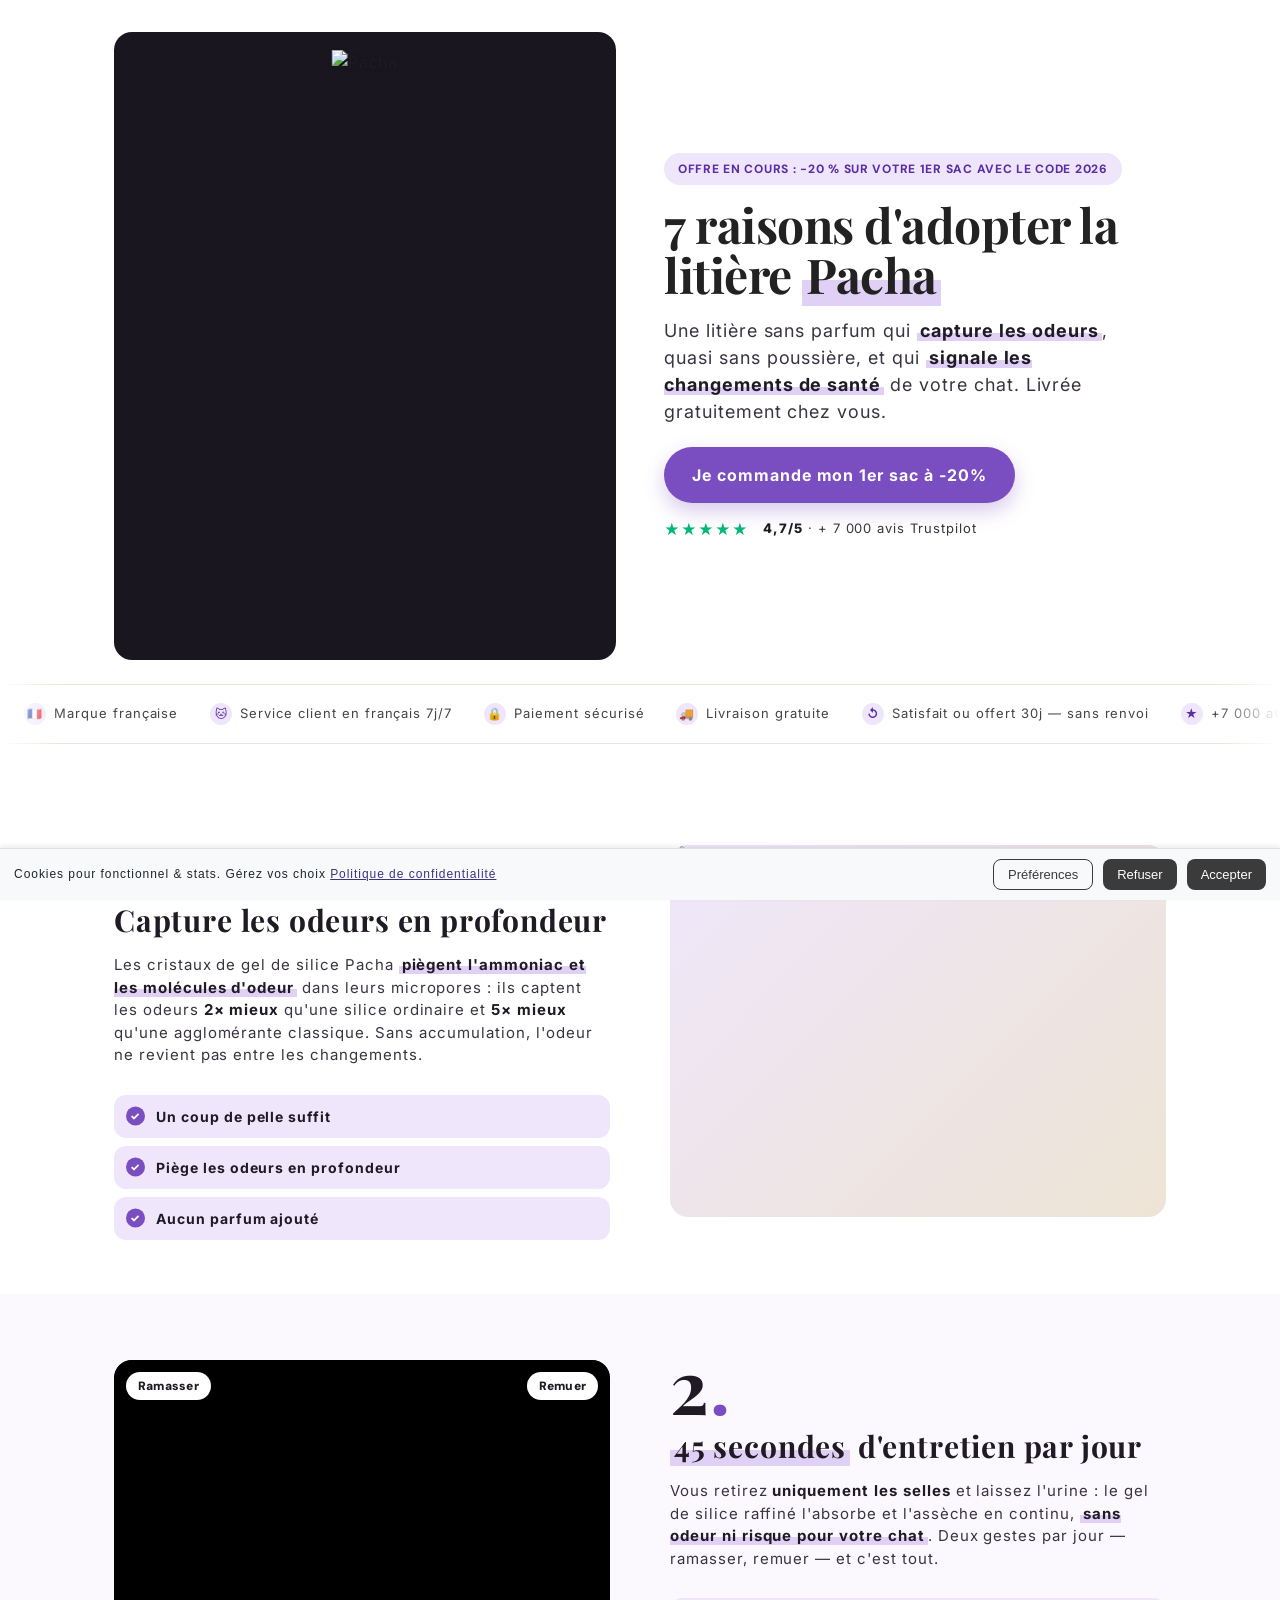
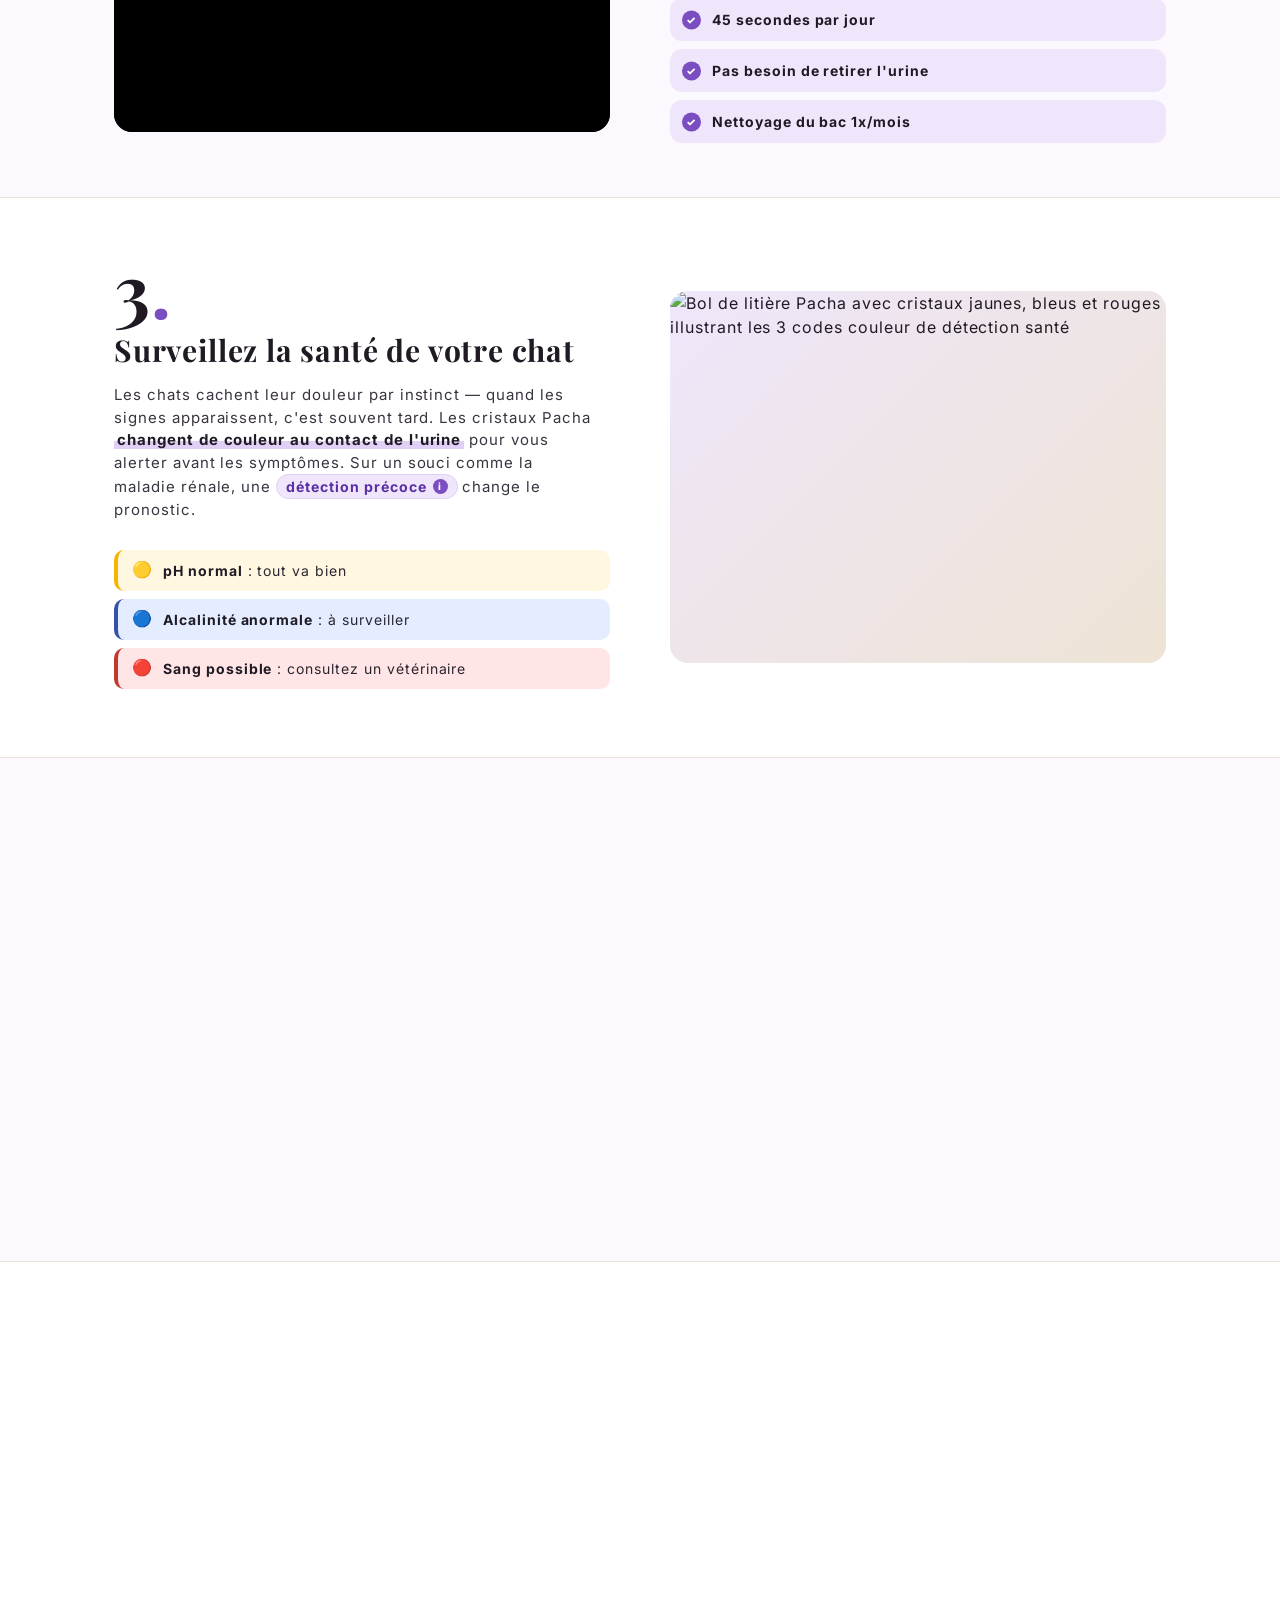
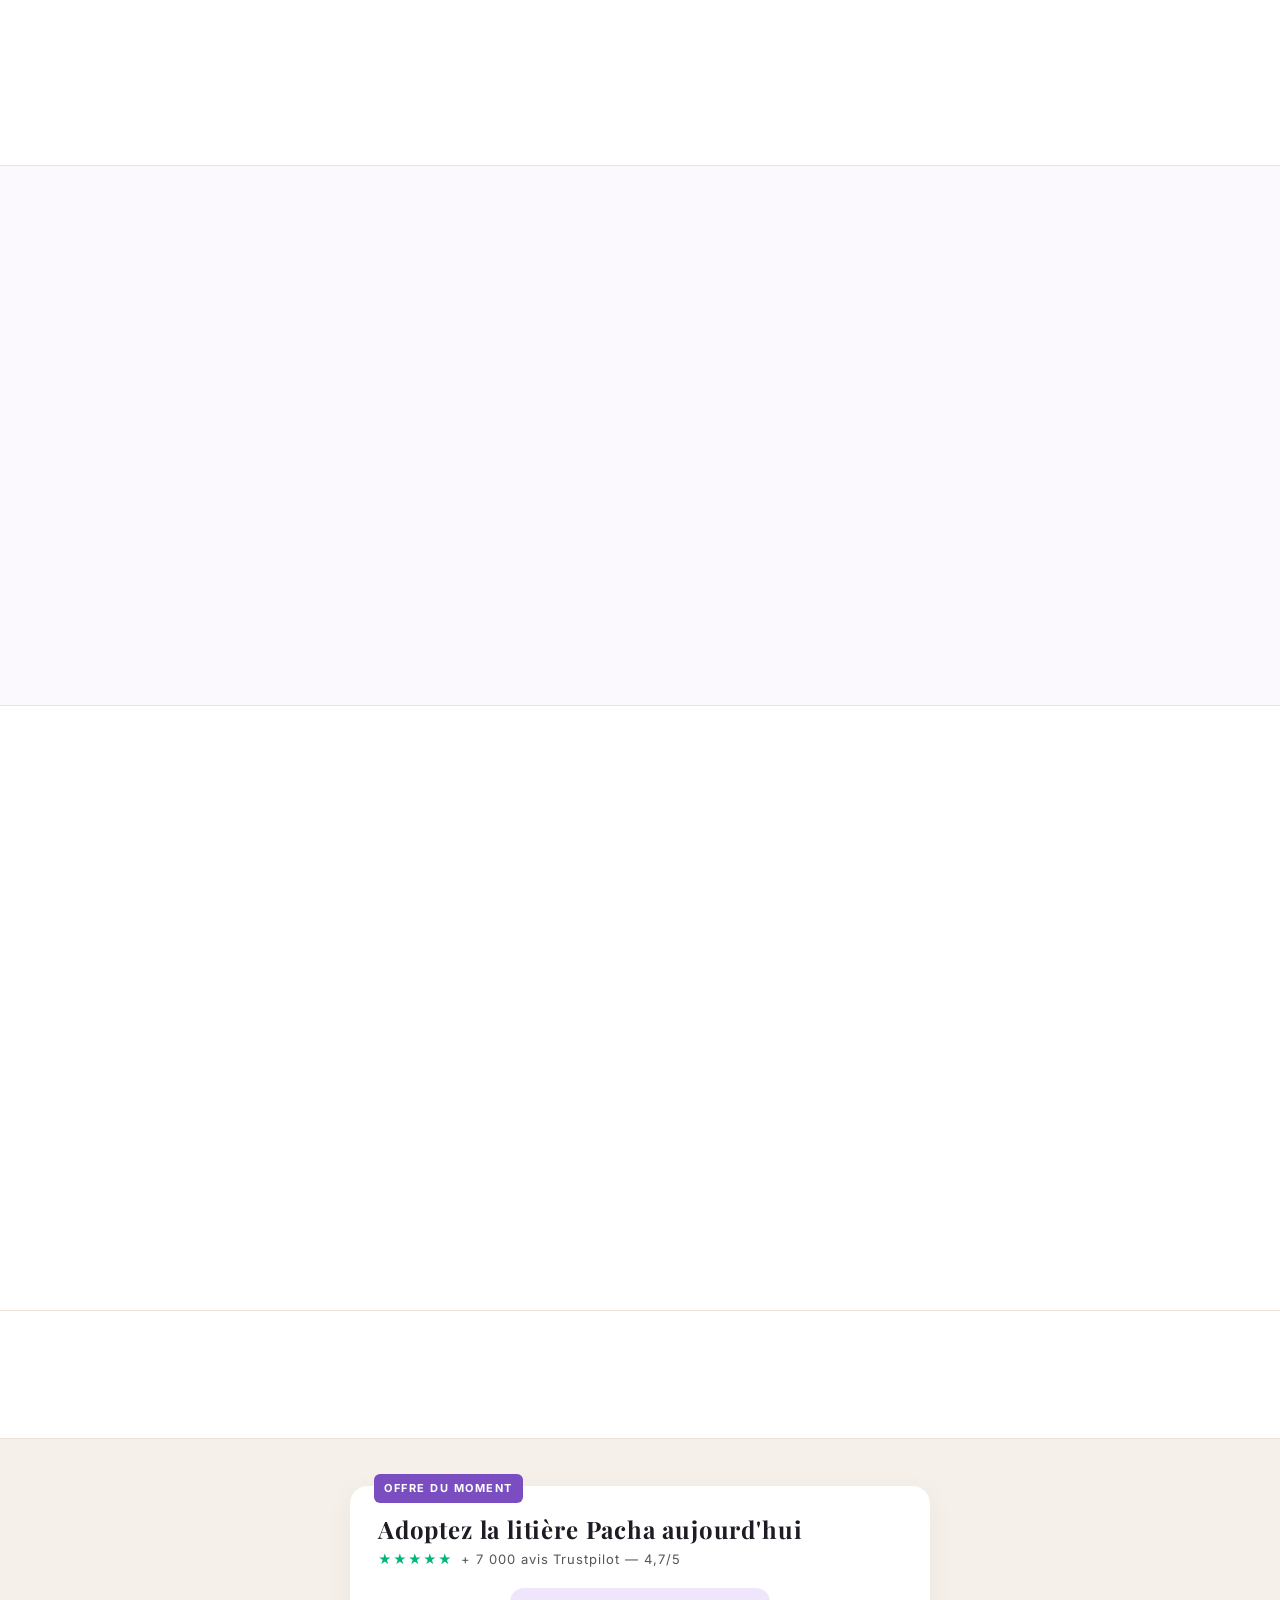
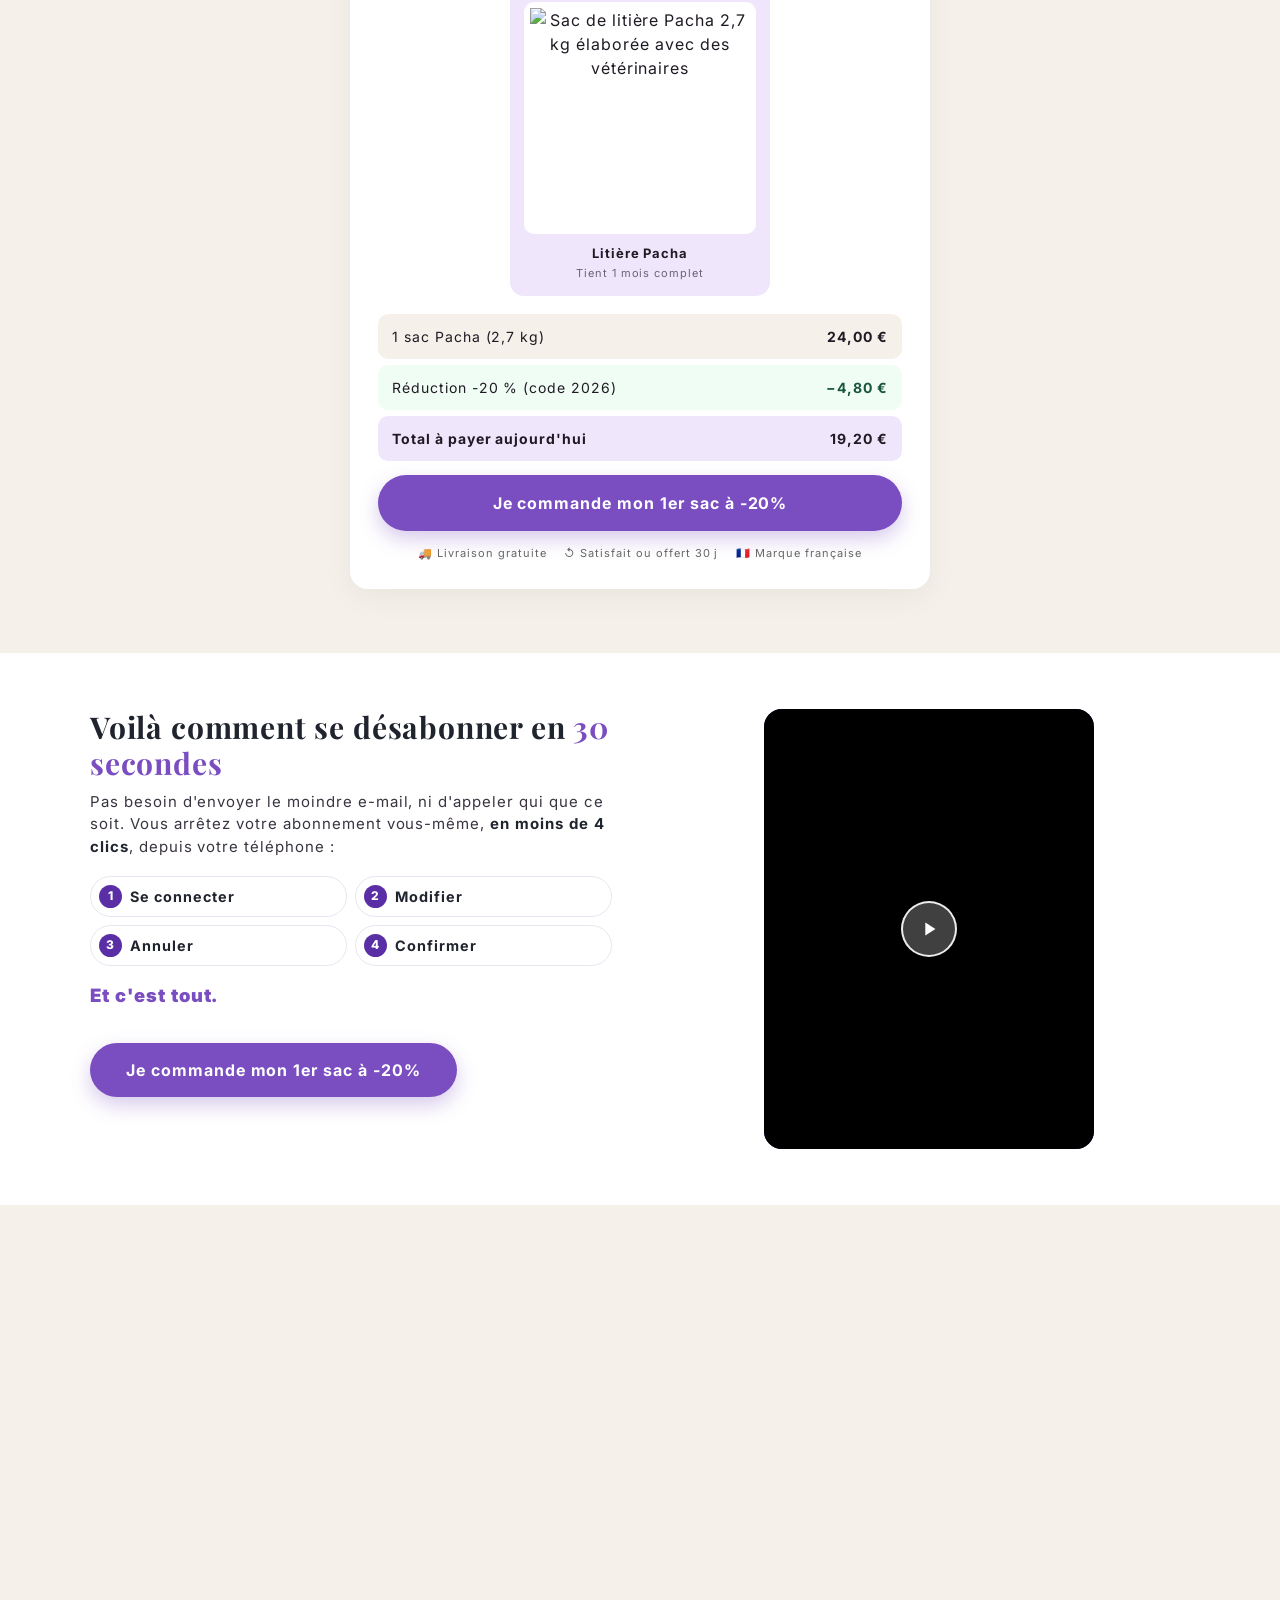
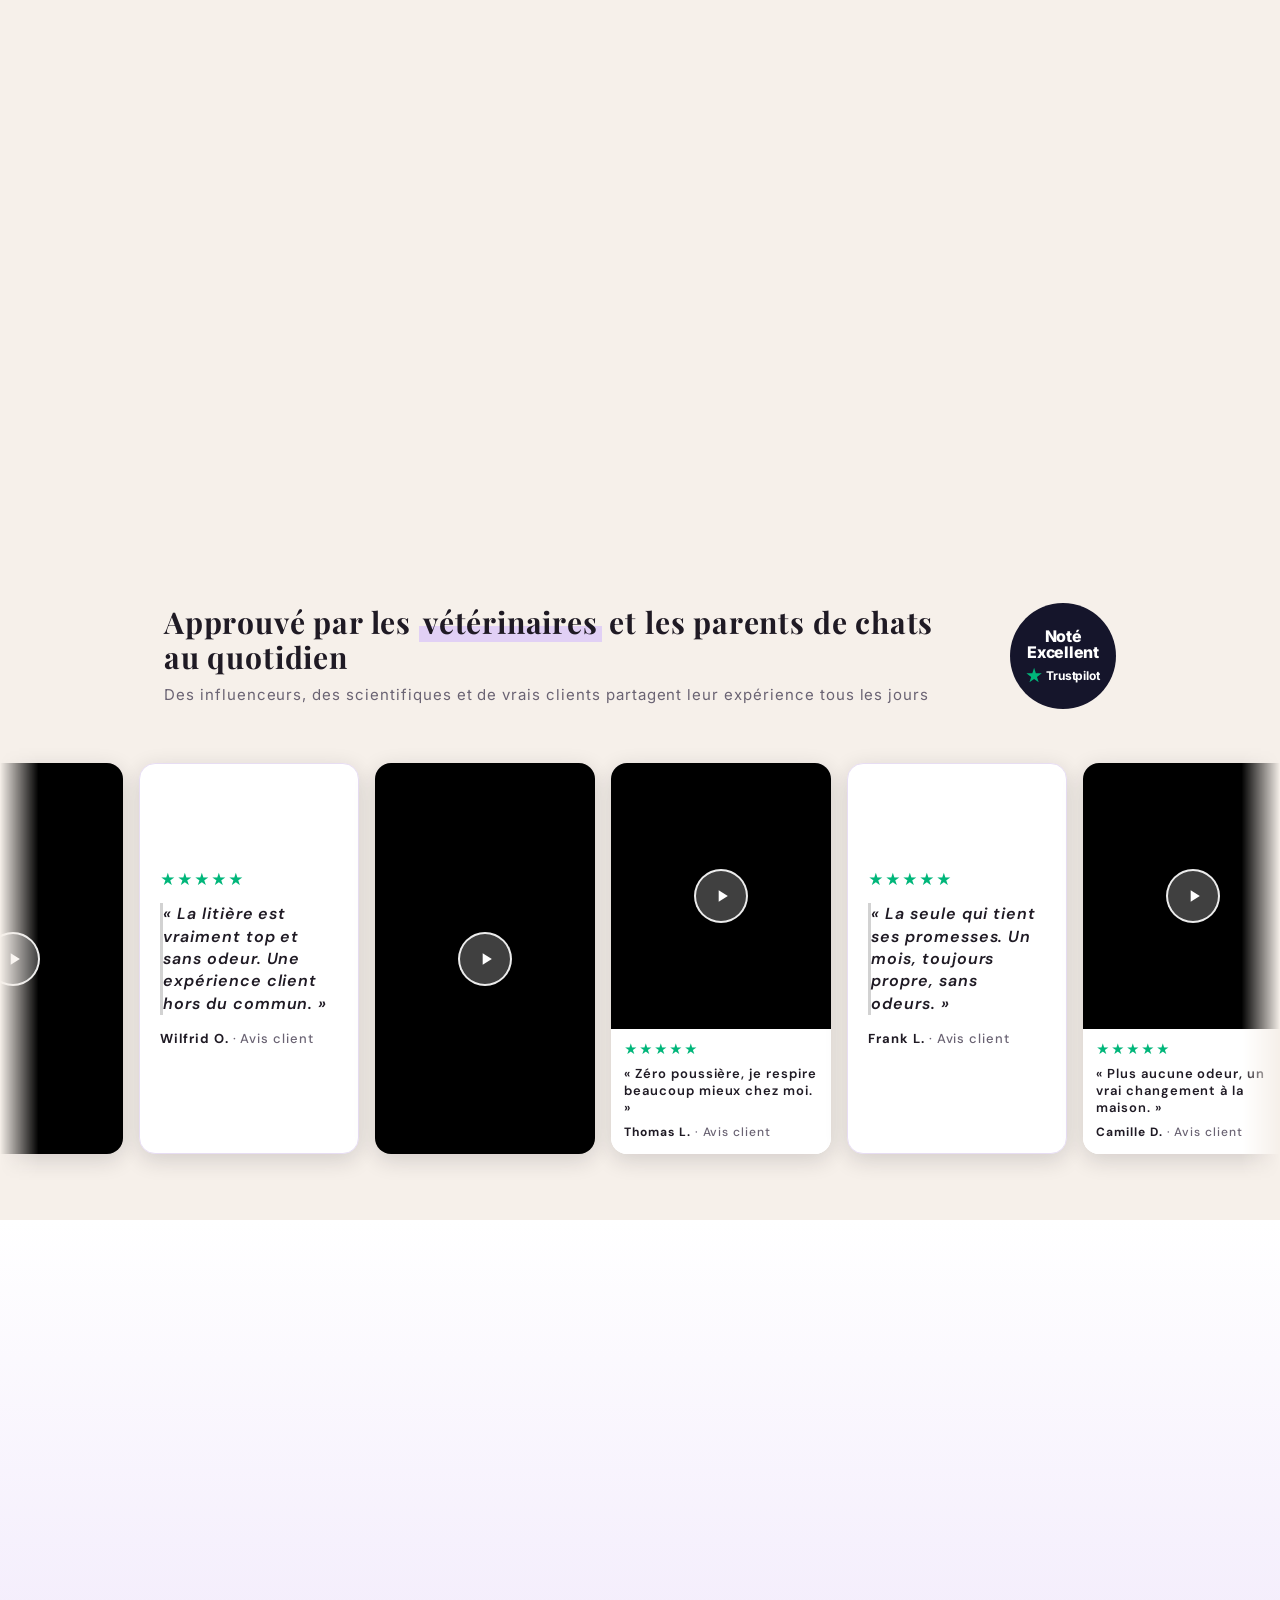
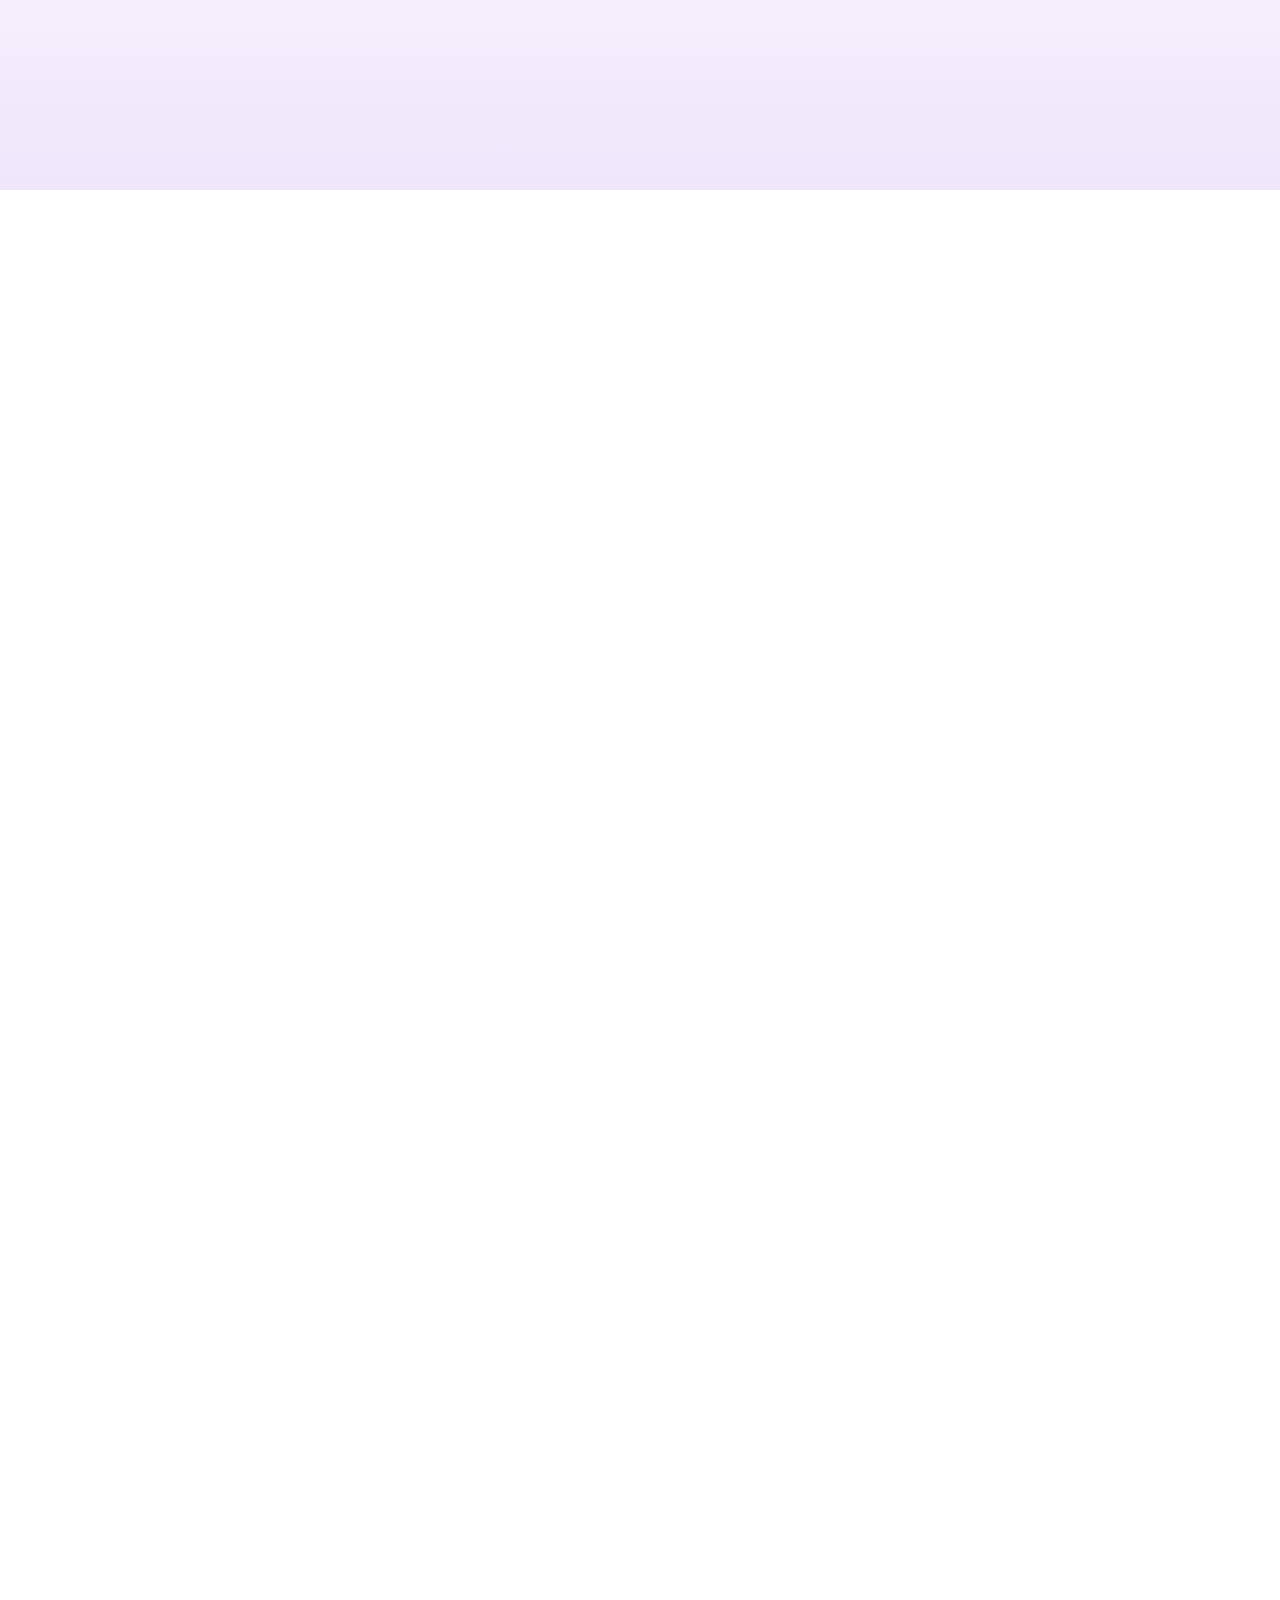
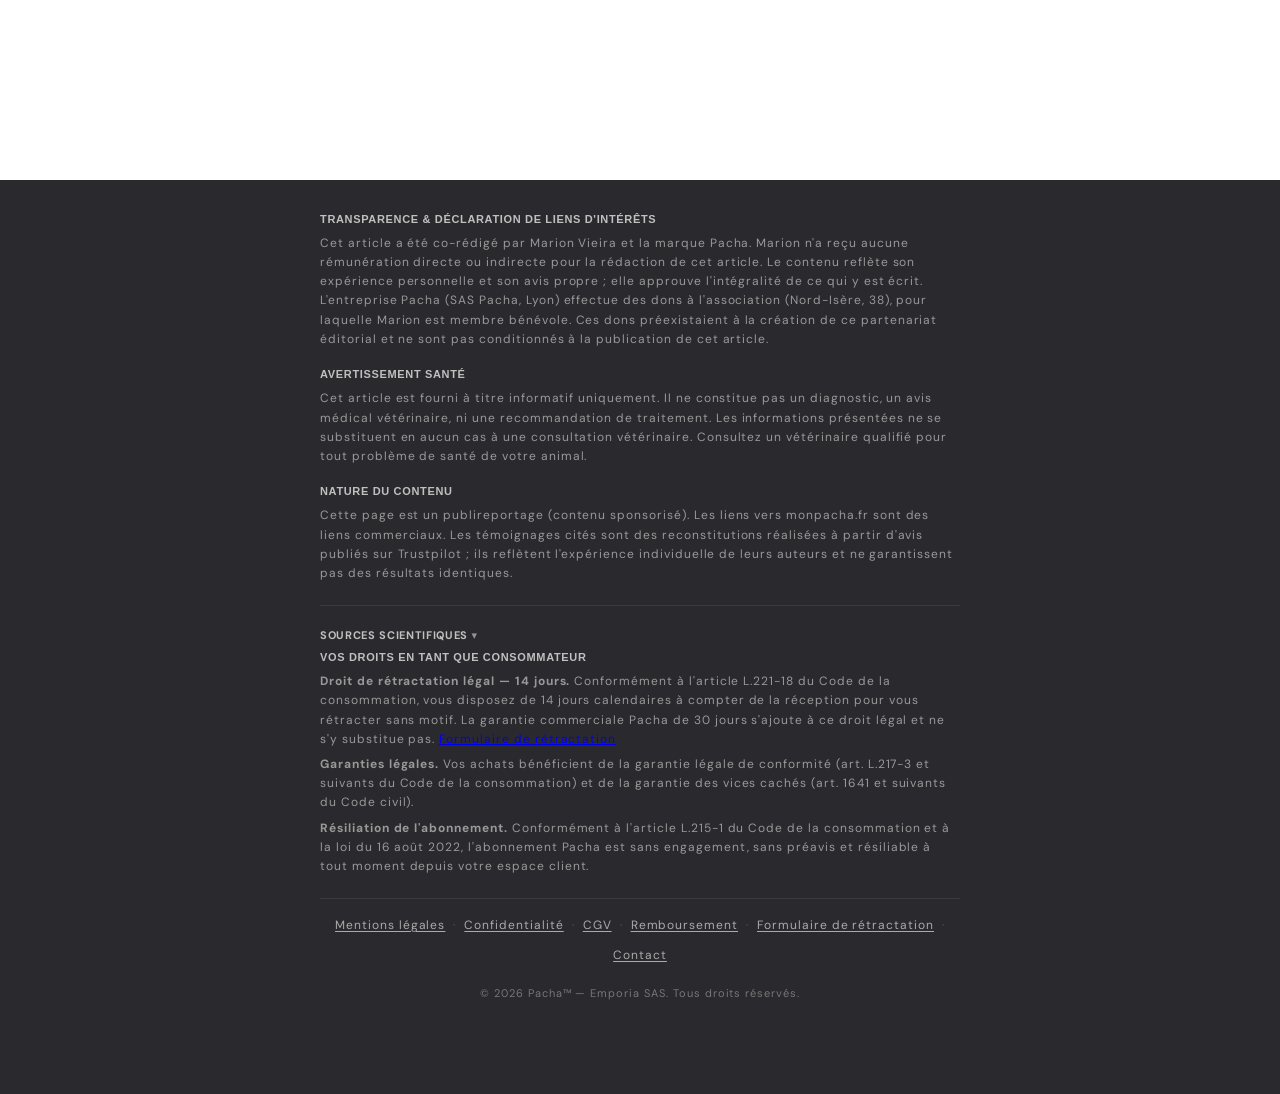
==== 1008_7-reasons_broad_v2_fr/index.html @ 822908a7 "Renomme 1008 v2 CRO → 1008_7-reasons_broad_v2_fr (URL: marché en suffixe) Co-Authored-By: Claude Opu" ====
<!doctype html>
<html lang="fr" class="js">
<head>
  <meta charset="utf-8">
  <meta name="viewport" content="width=device-width, initial-scale=1.0, maximum-scale=1.0, user-scalable=0, viewport-fit=cover">
  <!-- Test parallèle d'une page Shopify live : noindex pour éviter le duplicate-content. Retirer pour un lancement public indexé. -->
  <meta name="robots" content="noindex, nofollow">
  <title>7 raisons d&#39;adopter la litière Pacha</title>
  <link rel="icon" type="image/png" href="//monpacha.fr/cdn/shop/files/pacha_flavicon.png?crop=center&height=32&v=1695821050&width=32">
  <meta name="description" content="Une litière sans parfum qui capture les odeurs, quasi sans poussière, et qui vous signale les changements de santé de votre chat avant l&#39;apparition des premiers symptômes. Livrée chez vous, sans engagement.">
  <meta property="og:site_name" content="Pacha™">
  <meta property="og:url" content="https://monpacha.fr/pages/7-raisons-pacha">
  <meta property="og:title" content="7 raisons d&#39;adopter la litière Pacha">
  <meta property="og:type" content="website">
  <meta property="og:description" content="Une litière sans parfum qui capture les odeurs, quasi sans poussière, et qui vous signale les changements de santé de votre chat avant l&#39;apparition des premiers symptômes. Livrée chez vous, sans engagement.">
  <meta property="og:image" content="http://monpacha.fr/cdn/shop/files/pacha-web-banner.jpg?v=1696860551">
  <meta property="og:image:secure_url" content="https://monpacha.fr/cdn/shop/files/pacha-web-banner.jpg?v=1696860551">
  <meta property="og:image:width" content="1200">
  <meta property="og:image:height" content="628">

  <!-- RunConverge (Converge) — stub + consentement par défaut refusé -->
  <script>
    window.cvg||(cvg=function(){cvg.process?cvg.process.apply(cvg,arguments):cvg.queue.push(arguments)},cvg.queue=[]);
    cvg({"method":"consent","analytics":"denied","marketing":"denied"});
  </script>
  <script>
    window['__cvg_shopify_info'] = { product:null, variant:null, currency:"EUR", collection:{products:null}, search:null };
  </script>

  <!-- Google Ads (gtag) + Google Consent Mode — défaut REFUSÉ (identique Shopify). setGoogleConsentMode() passe à granted sur Accepter. -->
  <script>
    window.dataLayer = window.dataLayer || [];
    function gtag(){dataLayer.push(arguments);}
    gtag('consent', 'default', {
      'ad_storage': 'denied',
      'ad_user_data': 'denied',
      'ad_personalization': 'denied',
      'analytics_storage': 'denied',
      'wait_for_update': 500
    });
    gtag('js', new Date());
    gtag('config', 'AW-11442341804');
  </script>
  <script async src="https://www.googletagmanager.com/gtag/js?id=AW-11442341804"></script>

  <link rel="preconnect" href="https://fonts.googleapis.com">
  <link rel="preconnect" href="https://fonts.gstatic.com" crossorigin>
  <link rel="preconnect" href="https://monpacha.fr" crossorigin>
  <link href="https://fonts.googleapis.com/css2?family=Playfair+Display:wght@700;900&family=Inter:wght@400;600;700&family=DM+Sans:wght@700;900&display=swap" rel="stylesheet">
  <link rel="stylesheet" href="/1008_7-reasons_broad_fr_v2/css/page.css">
</head>
<body class="gradient">
<main id="MainContent" class="content-for-layout focus-none" role="main" tabindex="-1">
<div id="shopify-section-cro-v2__main" class="shopify-section">
<!-- 7-raisons-pacha: 7 raisons d'adopter la litière Pacha · général lander · code 2026 -20% · créé 2026-05-14 -->
<script>(function(){if(!document.querySelector('meta[name="viewport"]')){var m=document.createElement('meta');m.name='viewport';m.content='width=device-width, initial-scale=1';document.head.appendChild(m);}})();</script>
<link rel="preconnect" href="https://cdn.shopify.com" crossorigin="">
<link rel="preconnect" href="https://monpacha.fr" crossorigin="">
<link rel="dns-prefetch" href="https://cdn.shopify.com">
<link rel="dns-prefetch" href="https://monpacha.fr">
<link rel="prefetch" href="https://monpacha.fr/pages/commencer">
<style data-vs-chrome="">
  body > #shopify-section-announcement-bar,
  body > #shopify-section-header,
  body > #shopify-section-footer,
  body > cart-drawer,
  body > .cart-extra,
  body > shop-cart-sync,
  body > [id^="shopify-block-"] {
    display: none !important; height: 0 !important; visibility: hidden !important;
    position: absolute !important; pointer-events: none !important;
  }
  html, body { margin:0!important; padding:0!important; max-width:none!important; width:100%!important; overflow-x:hidden!important; }
  html { font-size:16px!important; }
  main#MainContent, main#MainContent.content-for-layout {
    padding:0!important; margin:0!important; max-width:none!important; width:100%!important; min-height:100vh!important;
  }
  body > main#MainContent { width:100%!important; max-width:none!important; }
  #shopify-section-template--page__main, .shopify-section { padding:0!important; margin:0!important; max-width:none!important; }
  main#MainContent .footer { border-top:0!important; margin-top:0!important; }
</style>

<link rel="preconnect" href="https://fonts.googleapis.com">
<link rel="preconnect" href="https://fonts.gstatic.com" crossorigin="">
<link href="https://fonts.googleapis.com/css2?family=Playfair+Display:wght@700;900&amp;family=Inter:wght@400;600;700&amp;family=DM+Sans:wght@700;900&amp;display=swap" rel="stylesheet" media="all" onload="this.media='all'">
<noscript><link href="https://fonts.googleapis.com/css2?family=Playfair+Display:wght@700;900&family=Inter:wght@400;600;700&family=DM+Sans:wght@700;900&display=swap" rel="stylesheet"></noscript>

<style>
  :root{
    --bg:#ffffff;
    --cream:#f6f0ea;
    --soft:#ede4d5;
    --ink:#1f1a24;
    --muted:#6a6373;
    --pacha:#7a4ec0;
    --pacha-2:#5a2fa5;
    --pacha-soft:#efe6fb;
    --yellow:#d4c0f0;
    --yellow-2:#bea3df;
    --highlight:#e1d0f5;
    --border:#ebe4d6;
    --green-ok:#19553f;
    --tp-green:#00b67a;
    --light:#f5f3ef;
    --dark:#2a2a35;
    --lime:#d4c0f0;
  }
  .pgt-page *,.pgt-page *::before,.pgt-page *::after{box-sizing:border-box;margin:0;padding:0}
  .pgt-page{background:var(--bg);color:var(--ink);font-family:'Inter',system-ui,sans-serif;line-height:1.5;-webkit-font-smoothing:antialiased;padding-bottom:120px;font-size:16px}
  .pgt-page img,.pgt-page video{max-width:100%;display:block}
  .pgt-page a{color:inherit;text-decoration:none}
  .pgt-page .wrap{max-width:1100px;margin:0 auto;padding:0 24px}

  /* HERO */
  .pgt-page .hero{padding:0 0 24px}
  .pgt-page .hero-grid{display:grid;grid-template-columns:1fr 1fr;gap:48px;align-items:center;padding-top:32px}
  .pgt-page .hero-media{aspect-ratio:4/5;border-radius:18px;overflow:hidden;background:#1a1620;position:relative;display:block;min-width:0}
  .pgt-page .hero-media video{width:100%;height:100%;object-fit:cover;object-position:center top;display:block}
  .pgt-page .hero-logo{position:absolute;top:18px;left:50%;transform:translateX(-50%);height:34px;width:auto;z-index:3;pointer-events:none;filter:drop-shadow(0 1px 2px rgba(0,0,0,.18))}
  @media (max-width:600px){
    .pgt-page .hero-logo{height:28px;top:14px}
  }
  .pgt-page .hero-eyebrow{display:inline-block;background:var(--pacha-soft);color:var(--pacha-2);font-family:'DM Sans','Inter',sans-serif;font-weight:800;font-size:12px;letter-spacing:.06em;text-transform:uppercase;padding:7px 14px;border-radius:999px;margin-bottom:14px}
  .pgt-page h1.hero-title{font-family:'Playfair Display',serif;font-weight:700;font-size:48px;line-height:1.05;letter-spacing:-.5px}
  .pgt-page h1.hero-title .hl{background:linear-gradient(transparent 60%,var(--highlight) 60%);padding:0 4px}
  .pgt-page .hero-sub{margin-top:18px;font-size:18px;max-width:480px;color:#3a3340}
  .pgt-page .hero-sub .hl{background:linear-gradient(transparent 60%,var(--highlight) 60%);padding:0 3px;font-weight:700;color:var(--ink)}
  .pgt-page .hero-cta{display:inline-block;background:var(--pacha);color:#fff;font-weight:700;text-align:center;padding:16px 28px;border-radius:999px;border:none;font-size:16px;white-space:nowrap;cursor:pointer;margin-top:22px;text-decoration:none;transition:transform .15s;box-shadow:0 8px 20px rgba(122,78,192,.3)}
  .pgt-page .hero-cta:hover{transform:translateY(-1px)}

  /* TRUST BAR */
  .pgt-page .trust{display:flex;justify-content:center;padding:18px 24px;border-top:1px solid var(--border);border-bottom:1px solid var(--border);margin-top:24px;overflow:hidden}
  .pgt-page .trust-track{display:flex;gap:48px;align-items:center}
  .pgt-page .trust-track > div{font-size:13px;color:#444;display:flex;align-items:center;gap:8px;white-space:nowrap;flex-shrink:0}
  .pgt-page .trust-track > div[aria-hidden="true"]{display:none}
  .pgt-page .trust .ico{width:22px;height:22px;border-radius:50%;background:var(--pacha-soft);color:var(--pacha-2);display:grid;place-items:center;font-size:12px;font-weight:700;flex-shrink:0}
  @media (max-width:880px){
    .pgt-page .trust{padding:14px 0;margin-top:32px;justify-content:flex-start;width:100%;mask-image:linear-gradient(90deg,transparent 0,#000 5%,#000 95%,transparent 100%);-webkit-mask-image:linear-gradient(90deg,transparent 0,#000 5%,#000 95%,transparent 100%)}
    .pgt-page .trust-track{gap:32px;width:max-content;animation:pgt-trust-scroll 28s linear infinite}
    .pgt-page .trust-track > div[aria-hidden="true"]{display:flex}
    .pgt-page .trust-track > div{font-size:12px}
  }
  @keyframes pgt-trust-scroll{from{transform:translateX(0)}to{transform:translateX(-50%)}}
  /* JS-driven overflow detection — applies scroll mode on desktop when items overflow */
  .pgt-page .trust.is-overflow{justify-content:flex-start;width:100%;mask-image:linear-gradient(90deg,transparent 0,#000 5%,#000 95%,transparent 100%);-webkit-mask-image:linear-gradient(90deg,transparent 0,#000 5%,#000 95%,transparent 100%)}
  .pgt-page .trust.is-overflow .trust-track{gap:32px;width:max-content;animation:pgt-trust-scroll 28s linear infinite}
  .pgt-page .trust.is-overflow .trust-track > div[aria-hidden="true"]{display:flex}

  /* FEATURE SECTIONS */
  .pgt-page .feat{padding:54px 0;border-bottom:1px solid var(--border);content-visibility:auto;contain-intrinsic-size:1px 700px}
  .pgt-page .feat:first-of-type{content-visibility:visible}
  .pgt-page .feat--modal{content-visibility:visible;contain:none}
  .pgt-page .feat-grid{display:grid;grid-template-columns:1fr 1fr;gap:60px;align-items:center}
  .pgt-page .feat-grid.reverse > .feat-text{order:2}
  .pgt-page .feat-grid.reverse > .feat-img{order:1}
  .pgt-page .feat-grid.reverse > .feat-vs-wrap{order:1}
  .pgt-page .feat-text{display:flex;flex-direction:column}
  .pgt-page .num{font-family:'Playfair Display',serif;font-size:74px;font-weight:700;line-height:1;color:var(--ink)}
  .pgt-page .num::after{content:".";color:var(--pacha)}
  .pgt-page .feat h2{font-family:'Playfair Display',serif;font-size:30px;font-weight:700;margin:6px 0 16px;line-height:1.2;color:var(--ink)}
  .pgt-page .feat h2 .hl{background:linear-gradient(transparent 60%,var(--highlight) 60%);padding:0 4px}
  .pgt-page .feat p .hl,.pgt-page .feat .bullets .hl,.pgt-page .feat strong{font-weight:700;color:var(--ink)}
  .pgt-page .feat p .hl,.pgt-page .feat .bullets .hl{background:linear-gradient(transparent 60%,var(--highlight) 60%);padding:0 3px;font-weight:700}
  .pgt-page .feat p{font-size:15px;color:#3a3340;margin-bottom:14px;max-width:480px}
  .pgt-page .bullets{list-style:none;display:grid;gap:8px;margin-top:14px}
  .pgt-page .bullets li{background:var(--pacha-soft);padding:11px 14px 11px 42px;border-radius:12px;font-size:14px;font-weight:700;color:var(--ink);position:relative}
  .pgt-page .bullets li::before{content:"✓";color:#fff;background:var(--pacha);width:19px;height:19px;border-radius:50%;display:flex;align-items:center;justify-content:center;font-size:11px;font-weight:800;position:absolute;left:12px;top:50%;transform:translateY(-50%)}
  .pgt-page .feat-img{aspect-ratio:4/3;border-radius:18px;background:linear-gradient(135deg,var(--pacha-soft) 0%,var(--soft) 100%);overflow:hidden;position:relative}
  .pgt-page .feat-img img,.pgt-page .feat-img video{width:100%;height:100%;object-fit:cover;display:block}

  /* Notifications style iOS (axe abonnement) */
  .pgt-page .pgt-notif{position:absolute;background:#fff;border-radius:16px;padding:9px 14px;box-shadow:0 10px 30px rgba(0,0,0,.16);min-width:188px;max-width:230px;z-index:3;font-family:-apple-system,'Inter',sans-serif}
  .pgt-page .pgt-notif--s1{top:20px;right:18px}
  .pgt-page .pgt-notif--s2{top:98px;right:18px}
  .pgt-page .pgt-notif-head{display:flex;align-items:center;gap:7px;font-size:11px;font-weight:700;color:#8a8a8e;text-transform:uppercase;letter-spacing:.02em;margin-bottom:3px}
  .pgt-page .pgt-notif-ic{width:22px;height:22px;min-width:22px;border-radius:6px;background-size:cover;background-position:center;background-repeat:no-repeat;flex-shrink:0;display:block}
  .pgt-page .pgt-notif-msg{font-size:14px;font-weight:600;color:var(--ink);line-height:1.3}
  @media (max-width:880px){
    .pgt-page .pgt-notif{min-width:0;max-width:none;width:max-content;padding:7px 11px;border-radius:13px}
    .pgt-page .pgt-notif--s1{right:10px;top:12px}
    .pgt-page .pgt-notif--s2{right:10px;top:70px}
    .pgt-page .pgt-notif-msg{font-size:12px;white-space:nowrap}
    .pgt-page .pgt-notif-ic{width:18px;height:18px;min-width:18px;border-radius:5px}
  }

  /* Code couleur block (Raison 3) */
  .pgt-page .color-code{list-style:none;display:grid;gap:8px;margin:14px 0}
  .pgt-page .color-code li{display:flex;align-items:flex-start;gap:10px;padding:10px 14px;border-radius:10px;font-size:14px;color:#2a2530}
  .pgt-page .color-code li.cc-yellow{background:#fff7e0;border-left:4px solid #f4b400}
  .pgt-page .color-code li.cc-blue{background:#e3edff;border-left:4px solid #3651a8}
  .pgt-page .color-code li.cc-red{background:#ffe5e5;border-left:4px solid #c0392b}
  .pgt-page .color-code li .dot{flex-shrink:0;font-size:16px;line-height:1.2}
  .pgt-page .color-code li strong{color:var(--ink)}
  .pgt-page .vet-note{background:var(--cream);border-left:4px solid var(--pacha);border-radius:0 12px 12px 0;padding:12px 16px;margin-top:14px;font-size:13px;color:#3a3340;line-height:1.55}
  .pgt-page .vet-note strong{color:var(--pacha-2)}

  /* DUST / VS COMPARISON */
  .pgt-page .feat-vs{aspect-ratio:4/3;border-radius:18px;overflow:hidden;position:relative;display:grid;grid-template-columns:1fr 1fr;background:#000}
  .pgt-page .feat-vs > div{position:relative;overflow:hidden}
  .pgt-page .feat-vs video,.pgt-page .feat-vs img{width:100%;height:100%;object-fit:cover;display:block}
  .pgt-page .feat-vs .vs-pill{position:absolute;top:12px;font-family:'DM Sans',sans-serif;font-weight:900;font-size:12px;padding:5px 12px;border-radius:999px;letter-spacing:.02em;z-index:2}
  .pgt-page .feat-vs .vs-pill--pacha{left:12px;background:#fff;color:var(--ink)}
  .pgt-page .feat-vs .vs-pill--other{right:12px;background:var(--ink);color:#fff}
  .pgt-page .feat-vs .vs-badge{position:absolute;top:50%;left:50%;transform:translate(-50%,-50%);width:42px;height:42px;border-radius:50%;background:var(--ink);color:#fff;font-weight:900;font-family:'DM Sans',sans-serif;font-size:13px;display:grid;place-items:center;border:3px solid #fff;z-index:3}

  /* Placeholder (for visuals to be supplied) */
  .pgt-page .placeholder-img{
    display:flex;flex-direction:column;align-items:center;justify-content:center;
    background:linear-gradient(135deg,var(--cream) 0%,var(--pacha-soft) 100%);
    color:var(--pacha-2);font-family:'DM Sans','Inter',sans-serif;font-size:13px;font-weight:600;
    text-align:center;padding:24px;
    aspect-ratio:4/3;border-radius:18px;
    border:2px dashed var(--pacha);
  }
  .pgt-page .placeholder-img::before{content:"🖼️";display:block;font-size:32px;margin-bottom:8px;line-height:1}
  .pgt-page .placeholder-img--vs{aspect-ratio:4/3;padding:0;border-radius:18px;display:grid;grid-template-columns:1fr 1fr;gap:0;overflow:hidden;border:none;background:#000}
  .pgt-page .placeholder-img--vs > div{display:flex;align-items:center;justify-content:center;padding:18px;text-align:center;font-family:'DM Sans',sans-serif;font-size:12px;font-weight:700;line-height:1.3;position:relative}
  .pgt-page .placeholder-img--vs > .ph-left{background:linear-gradient(135deg,#efe6fb,#d4c0f0);color:var(--pacha-2)}
  .pgt-page .placeholder-img--vs > .ph-right{background:linear-gradient(135deg,#3a3340,#1f1a24);color:#fff}
  .pgt-page .placeholder-img--vs .vs-pill{position:absolute;top:12px;font-family:'DM Sans',sans-serif;font-weight:900;font-size:12px;padding:5px 12px;border-radius:999px}
  .pgt-page .placeholder-img--vs .ph-left .vs-pill{left:12px;background:#fff;color:var(--ink)}
  .pgt-page .placeholder-img--vs .ph-right .vs-pill{right:12px;background:#fff;color:var(--ink)}

  /* OFFER CARD (simple, no bundle) */
  .pgt-page .offer-wrap{background:var(--cream);padding:48px 0 64px;scroll-margin-top:0}
  .pgt-page .offer{max-width:580px;margin:0 auto;background:#fff;border-radius:18px;padding:28px;box-shadow:0 8px 30px rgba(0,0,0,.05);position:relative}
  /* Single-product card inside offer (replaces 2-item bundle from 7-raisons-massage) */
  .pgt-page .offer-product-single{display:flex;justify-content:center;margin:18px 0}
  .pgt-page .offer-product-single .bundle-item{max-width:260px;width:100%;background:var(--pacha-soft);border-radius:14px;padding:14px;text-align:center}
  .pgt-page .offer-product-single .bundle-item .pic{aspect-ratio:1/1;background:#fff;border-radius:10px;margin-bottom:10px;overflow:hidden}
  .pgt-page .offer-product-single .bundle-item .pic img{width:100%;height:100%;object-fit:contain;padding:6px;display:block}
  .pgt-page .offer-product-single .bundle-item .label{font-size:13px;font-weight:700;color:var(--ink)}
  .pgt-page .offer-product-single .bundle-item .sub{font-size:11px;color:var(--muted);margin-top:2px}
  .pgt-page .offer .tag{position:absolute;top:-12px;left:24px;background:var(--pacha);color:#fff;font-size:11px;letter-spacing:1.5px;text-transform:uppercase;padding:6px 10px;border-radius:6px;font-weight:700}
  .pgt-page .offer h3{font-family:'Playfair Display',serif;font-size:24px;margin-bottom:6px;line-height:1.25;color:var(--ink)}
  .pgt-page .offer .reviews{display:flex;align-items:center;gap:8px;font-size:13px;color:#555;margin-bottom:18px}
  .pgt-page .promo-code{background:var(--pacha-soft);border-radius:12px;padding:16px;text-align:center;margin:16px 0}
  .pgt-page .promo-code .promo-text{font-size:14px;color:var(--ink);font-weight:600;line-height:1.4}
  .pgt-page .promo-code .code{display:inline-block;background:#fff;border:2px dashed var(--pacha);border-radius:8px;padding:5px 12px;font-family:'DM Sans',sans-serif;font-weight:900;font-size:16px;color:var(--pacha-2);letter-spacing:.04em;margin-left:4px}
  .pgt-page .pack-row{display:flex;justify-content:space-between;align-items:center;padding:12px 14px;background:var(--cream);border-radius:10px;margin:6px 0;font-size:14px;gap:10px}
  .pgt-page .pack-row > span:first-child{flex:1;min-width:0}
  .pgt-page .pack-row > span:last-child{text-align:right;flex-shrink:0;white-space:nowrap}
  .pgt-page .pack-row .old{color:#aa0000;text-decoration:line-through;margin-right:6px;opacity:.7}
  .pgt-page .pack-row--discount{background:#f0fdf4}
  .pgt-page .pack-row--discount strong{color:var(--green-ok)}
  .pgt-page .pack-row--total{background:var(--pacha-soft);font-weight:700}
  .pgt-page .cta{display:block;width:100%;background:var(--pacha);color:#fff;font-weight:700;text-align:center;padding:16px;border-radius:999px;border:none;font-size:16px;white-space:nowrap;cursor:pointer;margin-top:14px;text-decoration:none;transition:transform .15s;box-shadow:0 8px 20px rgba(122,78,192,.3)}
  .pgt-page .cta:hover{transform:translateY(-1px)}
  .pgt-page .reassure-line{text-align:center;font-size:12px;color:var(--muted);margin-top:10px;font-style:italic}
  .pgt-page .badges-row{display:flex;justify-content:center;gap:18px;margin-top:14px;font-size:11px;color:#666;flex-wrap:wrap}

  /* COMPARISON */
  .pgt-page .compare{padding:80px 0 60px;text-align:center;content-visibility:auto;contain-intrinsic-size:1px 600px}
  .pgt-page .compare h2{font-family:'Playfair Display',serif;font-size:30px;margin-bottom:30px;color:var(--ink)}
  .pgt-page .compare h2 em{font-style:normal;background:linear-gradient(transparent 60%,var(--highlight) 60%);padding:0 4px}
  .pgt-page .cmp-card{max-width:720px;margin:0 auto;padding:0 16px}
  .pgt-page .cmp-grid{display:grid;grid-template-columns:1fr 120px 120px;background:#fff;border-radius:18px;text-align:center}
  .pgt-page .cmp-cell{padding:18px 10px;display:flex;align-items:center;justify-content:center;border-top:1px solid var(--border)}
  .pgt-page .cmp-cell:nth-child(-n+3){border-top:0}
  .pgt-page .cmp-h{font-family:'DM Sans','Inter',sans-serif;font-weight:800;font-size:13px;color:#333;letter-spacing:.01em}
  .pgt-page .cmp-h--pacha{color:var(--pacha-2);background:var(--pacha-soft);border-radius:16px 16px 0 0}
  .pgt-page .cmp-label{justify-content:flex-start;gap:12px;font-size:14px;color:#2a2530;text-align:left}
  .pgt-page .cmp-pcell{background:var(--pacha-soft)}
  .pgt-page .cmp-grid > .cmp-pcell:last-of-type{border-radius:0 0 16px 16px}
  .pgt-page .cmp-icon{width:30px;height:30px;border-radius:50%;display:grid;place-items:center;font-size:14px;flex-shrink:0;line-height:1}
  .pgt-page .cmp-yes,.pgt-page .cmp-no{width:26px;height:26px;border-radius:50%;display:grid;place-items:center;font-size:13px;font-weight:800;font-family:'DM Sans',sans-serif;line-height:1}
  .pgt-page .cmp-yes{background:#00b67a;color:#fff}
  .pgt-page .cmp-no{background:#fce4e1;color:#c0392b}
  @media (max-width:600px){
    .pgt-page .compare{padding:32px 0 22px}
    .pgt-page .compare .wrap{padding:0 6px}
    .pgt-page .cmp-card{padding:0}
    .pgt-page .cmp-grid{grid-template-columns:1fr 62px 62px}
    .pgt-page .cmp-cell{padding:14px 6px}
    .pgt-page .cmp-cell.cmp-label{padding-left:10px}
    .pgt-page .cmp-h{font-size:11px}
    .pgt-page .cmp-label{font-size:12.5px;gap:8px}
    .pgt-page .cmp-icon{width:26px;height:26px;font-size:12px}
    .pgt-page .cmp-yes,.pgt-page .cmp-no{width:22px;height:22px;font-size:11px}
  }

  /* HOW IT WORKS — 4 STEPS */
  .pgt-page .how{padding:64px 24px;background:#fff;content-visibility:auto;contain-intrinsic-size:1px 700px}
  .pgt-page .how-head{text-align:center;max-width:760px;margin:0 auto 36px}
  .pgt-page .how-head h2{font-family:'DM Sans',sans-serif;font-size:1.85rem;font-weight:900;color:var(--pacha-2);letter-spacing:-.01em;margin-bottom:.5rem}
  .pgt-page .how-head p{color:var(--muted);font-size:1rem}
  .pgt-page .steps4{max-width:1180px;margin:0 auto;display:grid;grid-template-columns:repeat(4,1fr);gap:18px}
  .pgt-page .step4{background:#fff;border:1px solid var(--border);border-radius:18px;overflow:hidden;display:flex;flex-direction:column;box-shadow:0 4px 14px rgba(0,0,0,.04)}
  .pgt-page .step4-media{aspect-ratio:1/1;overflow:hidden;background:#f3eee5}
  .pgt-page .step4-media img{width:100%;height:100%;object-fit:cover;display:block}
  .pgt-page .step4-body{padding:18px 18px 22px}
  .pgt-page .step4-body h3{font-family:'DM Sans',sans-serif;font-weight:900;font-size:1.1rem;color:var(--pacha-2);margin-bottom:8px}
  .pgt-page .step4-body h3 .num{font-family:'DM Sans',sans-serif;font-size:1.1rem;color:var(--pacha-2);font-weight:900}
  .pgt-page .step4-body h3 .num::after{content:none}
  .pgt-page .step4-body p{font-size:14px;color:#3a3340;line-height:1.55;margin:0}
  .pgt-page .step4-body p strong{color:var(--pacha-2);font-weight:700}

  /* PRESS */
  .pgt-page .press{padding:30px 0;text-align:center;background:#fff;content-visibility:auto;contain-intrinsic-size:1px 140px}
  .pgt-page .press .label{font-size:11px;letter-spacing:2px;color:#888;text-transform:uppercase;margin-bottom:14px}
  .pgt-page .press .logos{display:flex;justify-content:center;align-items:center;gap:48px;flex-wrap:wrap}
  .pgt-page .press .logos img{height:36px;width:auto;object-fit:contain}
  .pgt-page .press .logos img[alt="aufeminin"]{height:22px}

  /* GUARANTEE */
  .pgt-page .guarantee{padding:64px 24px;background:linear-gradient(180deg,#fff 0%,var(--pacha-soft) 100%);content-visibility:auto;contain-intrinsic-size:1px 480px}
  .pgt-page .guarantee-card{max-width:780px;margin:0 auto;background:#fff;border:2px solid var(--pacha);border-radius:24px;padding:36px;text-align:center;position:relative;box-shadow:0 12px 40px rgba(122,78,192,.15)}
  .pgt-page .guarantee-seal{position:relative;width:122px;height:122px;border-radius:50%;background:linear-gradient(155deg,#8257c9 0%,#4f278f 100%);display:flex;flex-direction:column;align-items:center;justify-content:center;margin:-78px auto 24px;border:4px solid #fff;box-shadow:0 12px 28px rgba(79,39,143,.4);font-family:'DM Sans','Inter',sans-serif;color:#fff;text-align:center;line-height:1;padding:8px;gap:2px}
  .pgt-page .guarantee-seal::before{content:"";position:absolute;inset:6px;border-radius:50%;border:1.5px dashed rgba(255,255,255,.5);pointer-events:none}
  .pgt-page .guarantee-seal .gs-check{width:21px;height:21px;border-radius:50%;background:#ffd14d;color:#4f278f;font-size:12px;font-weight:900;display:flex;align-items:center;justify-content:center}
  .pgt-page .guarantee-seal .gs-top{font-size:9px;font-weight:700;letter-spacing:.12em;text-transform:uppercase;opacity:.9}
  .pgt-page .guarantee-seal .gs-mid{font-size:22px;font-weight:900;letter-spacing:.01em;line-height:1;color:#fff}
  .pgt-page .guarantee-seal .gs-bot{font-size:9px;font-weight:700;letter-spacing:.08em;text-transform:uppercase;margin-top:3px;background:rgba(255,255,255,.22);padding:2px 9px;border-radius:999px}
  .pgt-page .guarantee h2{font-family:'Playfair Display',serif;font-size:32px;margin-bottom:14px;color:var(--pacha-2)}
  .pgt-page .guarantee p{font-size:16px;color:#3a3340;max-width:560px;margin:0 auto 14px;line-height:1.6}
  .pgt-page .gbullets{display:grid;grid-template-columns:repeat(3,1fr);gap:14px;margin-top:24px}
  .pgt-page .gbullets div{background:var(--cream);padding:14px;border-radius:12px;font-size:13px;font-weight:600}

  /* FAQ — design home (cartes arrondies) */
  .pgt-page .faq-section{padding:48px 0 28px;background:var(--bg);content-visibility:auto;contain-intrinsic-size:1px 640px}
  .pgt-page .faq-wrap{max-width:800px;margin:0 auto;padding:0 24px}
  .pgt-page .faq__header{text-align:center;margin-bottom:36px}
  .pgt-page .faq__tag{display:inline-block;background:#f3eeff;color:#2d1b69;font-size:12px;font-weight:700;text-transform:uppercase;letter-spacing:1.5px;padding:6px 16px;border-radius:100px;margin-bottom:20px}
  .pgt-page .faq__title{font-family:'Inter',-apple-system,sans-serif;font-size:30px;font-weight:800;color:#1a1a2e;line-height:1.25;margin:0}
  .pgt-page .faq__list{display:flex;flex-direction:column;gap:12px}
  .pgt-page .faq__item{background:#f9f8fc;border-radius:16px;overflow:hidden;border:1px solid transparent;transition:border-color .2s}
  .pgt-page .faq__item[open]{border-color:#2d1b69}
  .pgt-page .faq__item:has(.pgt-chip){overflow:visible}
  .pgt-page .faq__question{padding:20px 24px;cursor:pointer;display:flex;align-items:center;justify-content:space-between;gap:16px;font-size:15px;font-weight:700;color:#1a1a2e;line-height:1.4;list-style:none}
  .pgt-page .faq__question::-webkit-details-marker{display:none}
  .pgt-page .faq__question::after{content:"+";font-size:24px;font-weight:300;color:#2d1b69;width:36px;height:36px;border-radius:50%;background:#f3eeff;display:flex;align-items:center;justify-content:center;flex-shrink:0;transition:transform .2s}
  .pgt-page .faq__item[open] .faq__question::after{content:"−";transform:rotate(180deg)}
  .pgt-page .faq__answer{padding:0 24px 20px;font-size:14px;color:#555;line-height:1.7}
  .pgt-page .faq__answer p{margin:0 0 8px}
  .pgt-page .faq__answer p:last-child{margin-bottom:0}
  .pgt-page .faq__answer strong{color:#1a1a2e;font-weight:600}
  @media (max-width:880px){
    .pgt-page .faq__title{font-size:24px}
    .pgt-page .faq__question{font-size:14px;padding:16px 20px}
    .pgt-page .faq__answer{padding:0 20px 16px}
  }

  /* TRUSTPILOT block */
  .pgt-page .tp-section{padding:4rem 1.5rem;background:var(--light);content-visibility:auto;contain-intrinsic-size:1px 800px}
  .pgt-page .tp-container{max-width:760px;margin:0 auto}
  .pgt-page .tp-header{text-align:center;margin-bottom:32px}
  .pgt-page .tp-logo-big{font-family:'Helvetica Neue',Helvetica,Arial,sans-serif;font-weight:700;font-size:28px;letter-spacing:-.02em;color:#191919;display:inline-flex;align-items:center;gap:8px;margin-bottom:16px}
  .pgt-page .tp-star-big{width:32px;height:32px;flex-shrink:0}
  .pgt-page .tp-star-big svg{width:100%;height:100%;display:block}
  .pgt-page .tp-rating-row{display:inline-flex;align-items:center;gap:12px;flex-wrap:wrap;justify-content:center}
  .pgt-page .tp-rating-stars{display:inline-flex;gap:2px}
  .pgt-page .tp-rating-star{width:24px;height:24px;background:var(--tp-green);display:inline-block;clip-path:polygon(50% 0%,61% 35%,98% 35%,68% 57%,79% 91%,50% 70%,21% 91%,32% 57%,2% 35%,39% 35%)}
  .pgt-page .tp-rating-star-half{background:linear-gradient(90deg,var(--tp-green) 50%,#dcdce6 50%)}
  .pgt-page .tp-rating-text{font-family:'DM Sans',sans-serif;font-size:14px;color:#191919}
  .pgt-page .tp-rating-text strong{font-weight:800}
  .pgt-page .tp-reviews-grid{display:grid;grid-template-columns:1fr 1fr;gap:16px;margin-bottom:32px}
  .pgt-page .tp-review{background:#fff;border:1px solid #dcdce6;border-radius:4px;padding:20px;font-family:'DM Sans',sans-serif}
  .pgt-page .tp-review-header{display:flex;align-items:center;gap:10px;margin-bottom:12px}
  .pgt-page .tp-avatar{width:40px;height:40px;border-radius:50%;display:flex;align-items:center;justify-content:center;color:#fff;font-weight:800;font-size:14px;flex-shrink:0}
  .pgt-page .tp-user-info{flex:1;min-width:0}
  .pgt-page .tp-name{font-weight:700;font-size:14px;color:#191919;line-height:1.2}
  .pgt-page .tp-meta{font-size:12px;color:#6f6f7e;margin-top:2px}
  .pgt-page .tp-stars-row{display:flex;align-items:center;gap:10px;margin-bottom:10px;flex-wrap:wrap}
  .pgt-page .tp-stars-row .tp-stars{display:inline-flex;gap:2px}
  .pgt-page .tp-stars-row .tp-stars span{width:20px;height:20px;background:var(--tp-green);display:inline-block;clip-path:polygon(50% 0%,61% 35%,98% 35%,68% 57%,79% 91%,50% 70%,21% 91%,32% 57%,2% 35%,39% 35%)}
  .pgt-page .tp-date{font-size:12px;color:#6f6f7e}
  .pgt-page .tp-title{font-weight:800;font-size:15px;color:#191919;margin-bottom:6px;line-height:1.3}
  .pgt-page .tp-content{font-size:14px;color:#191919;line-height:1.5;margin-bottom:12px}
  .pgt-page .tp-verified{font-size:11px;color:#6f6f7e;padding-top:10px;border-top:1px solid #f4f4f7}
  .pgt-page .tp-footer{text-align:center}
  .pgt-page .tp-see-all{font-family:'DM Sans',sans-serif;font-weight:700;font-size:14px;color:var(--tp-green);text-decoration:none}
  .pgt-page .tp-see-all:hover{text-decoration:underline}

  /* STICKY BOTTOM CTA */
  .pgt-page .sticky-bottom{position:fixed;bottom:0;left:0;right:0;background:#fff;border-top:1px solid var(--border);padding:12px 16px calc(12px + env(safe-area-inset-bottom,0px));z-index:80;box-shadow:0 -4px 20px rgba(0,0,0,.08);transition:transform .3s ease, opacity .3s ease}
  .pgt-page .sticky-bottom.is-hidden{transform:translateY(130%)!important;opacity:0!important;pointer-events:none!important}
  /* Barre cookies collée en bas comme sur la home (jamais remontée au-dessus du CTA sticky) */
  #cookie-banner{bottom:0!important}
  @media (max-width:880px){
    .pgt-page .sticky-bottom{transform:translateY(110%);opacity:0;pointer-events:none}
    .pgt-page .sticky-bottom.is-visible{transform:translateY(0);opacity:1;pointer-events:auto}
  }
  .pgt-page .sticky-bottom .inner{max-width:680px;margin:0 auto;text-align:center}
  .pgt-page .sticky-bottom .yellow-cta{display:inline-flex;align-items:center;justify-content:center;gap:12px;flex-wrap:nowrap;white-space:nowrap;max-width:100%;background:var(--pacha);color:#fff;font-weight:800;padding:13px 24px;border-radius:999px;font-size:16px;text-decoration:none;line-height:1.1;box-shadow:0 8px 22px rgba(122,78,192,.34);transition:transform .15s}
  .pgt-page .sticky-bottom .yellow-cta:hover{transform:translateY(-1px)}
  .pgt-page .sticky-bottom .sb-price{display:inline-flex;align-items:baseline;gap:7px;background:rgba(255,255,255,.16);padding:4px 12px;border-radius:999px}
  .pgt-page .sticky-bottom .sb-price .old{color:rgba(255,255,255,.6);text-decoration:line-through;font-weight:600;font-size:.85em}
  .pgt-page .sticky-bottom .sb-price .new{color:#fff;font-weight:900;font-size:1.05em}
  .pgt-page .sticky-bottom .sb-arrow{font-size:1.25em;line-height:1;margin-left:-3px}
  .pgt-page .sticky-bottom .reassure{font-size:13px;color:var(--muted);margin-top:9px;white-space:nowrap}
  .pgt-page .sticky-bottom .reassure strong{color:var(--pacha-2)}

  /* RESPONSIVE */
  @media (max-width:880px){
    .pgt-page{padding-bottom:130px}
    .pgt-page .hero-grid{grid-template-columns:minmax(0,1fr);gap:14px;padding-top:0}
    .pgt-page h1.hero-title{font-size:34px}
    .pgt-page .hero{padding:0 0 24px}
    .pgt-page .hero .wrap{padding:0}
    .pgt-page .hero-media{border-radius:0;aspect-ratio:4/5;width:100%;margin:0}
    .pgt-page .hero-grid > div:last-child{padding:0 24px}
    .pgt-page .cta,.pgt-page .hero-cta{white-space:normal;font-size:14px;line-height:1.3}
    .pgt-page .hero-cta{max-width:100%}
    .pgt-page .feat{padding:40px 0}
    .pgt-page .feat-grid{grid-template-columns:1fr;gap:20px}
    .pgt-page .feat-grid > .feat-img{order:1!important}
    .pgt-page .feat-grid > .feat-vs-wrap{order:1!important}
    .pgt-page .feat-grid > .feat-text{order:2!important}
    .pgt-page .feat-grid.reverse > .feat-img{order:1!important}
    .pgt-page .feat-grid.reverse > .feat-vs-wrap{order:1!important}
    .pgt-page .feat-grid.reverse > .feat-text{order:2!important}
    .pgt-page .num{font-size:56px}
    .pgt-page .feat h2{font-size:24px}
    .pgt-page .steps4{grid-template-columns:repeat(2,1fr)}
    .pgt-page .trust{justify-content:flex-start;padding:14px 16px;gap:24px}
    .pgt-page .guarantee-card{padding:24px 18px}
    .pgt-page .guarantee h2{font-size:24px}
    .pgt-page .gbullets{grid-template-columns:1fr}
    .pgt-page .sticky-bottom .yellow-cta{font-size:13px;padding:11px 16px;gap:8px}
    .pgt-page .sticky-bottom .sb-price{padding:3px 9px;gap:5px}
    .pgt-page .sticky-bottom .reassure{font-size:11px;margin-top:7px}
    .pgt-page .tp-reviews-grid{grid-template-columns:1fr}
    .pgt-page .tp-section{padding:2.5rem 1rem}
    .pgt-page .compare{padding:32px 0 22px}
    .pgt-page .compare .wrap{padding:0 10px}
    .pgt-page .compare h2{font-size:24px;margin-bottom:18px}
    .pgt-page .offer-wrap{padding:32px 0 48px}
    .pgt-page .offer-wrap .wrap{padding:0 10px}
    .pgt-page .offer{padding:22px 18px;border-radius:14px}
    .pgt-page .offer h3{font-size:20px}
    .pgt-page .offer-product-single .bundle-item{max-width:200px;padding:10px}
    .pgt-page .how{padding:24px 16px 32px}
    .pgt-page .how-head{margin-bottom:18px}
    .pgt-page .how-head h2{font-size:1.45rem}
    .pgt-page .steps4{gap:10px}
    .pgt-page .step4{border-radius:12px}
    .pgt-page .step4-body{padding:12px 12px 14px}
    .pgt-page .step4-body h3{font-size:.92rem;margin-bottom:5px;line-height:1.2}
    .pgt-page .step4-body h3 .num{font-size:.92rem}
    .pgt-page .step4-body p{font-size:11.5px;line-height:1.4}
  }

  /* ===== CRO V3 (09/06) — fold proof, sommaire chips, stat-badges, mid-CTA ===== */
  /* Fold : preuve + prix sous le CTA hero */
  .pgt-page .hero-proof{display:flex;align-items:center;gap:12px 14px;flex-wrap:wrap;margin-top:16px}
  .pgt-page .hero-proof .hero-stars{color:var(--tp-green);letter-spacing:1px;font-size:15px;line-height:1}
  .pgt-page .hero-proof .hero-proof-txt{font-size:13px;color:#3a3340}
  .pgt-page .hero-proof .hero-proof-txt strong{color:var(--ink);font-weight:800}
  .pgt-page .hero-proof .hero-price{display:inline-flex;align-items:baseline;gap:7px;background:var(--pacha-soft);padding:5px 12px;border-radius:999px;margin-left:auto}
  .pgt-page .hero-proof .hero-price .old{color:#9a8fb0;text-decoration:line-through;font-size:13px}
  .pgt-page .hero-proof .hero-price .new{color:var(--pacha-2);font-weight:900;font-size:15px}

  @media (max-width:880px){
    .pgt-page .hero-proof{margin-top:14px;gap:10px}
    .pgt-page .hero-proof .hero-price{margin-left:0}
  }
</style>

<div class="pgt-page">
<style>
.pgt-page .pgt-chip{display:inline-flex;align-items:center;gap:6px;background:var(--pacha-soft);color:var(--pacha-2);border:1px solid var(--highlight);border-radius:999px;padding:1px 9px;font-weight:700;font-size:.94em;line-height:1.5;cursor:pointer;position:relative;white-space:nowrap;-webkit-user-select:none;user-select:none}
.pgt-page .pgt-chip-i{display:inline-flex;align-items:center;justify-content:center;width:15px;height:15px;border-radius:50%;background:var(--pacha);color:#fff;font-size:10px;font-weight:800;font-style:normal;flex-shrink:0}
.pgt-page .pgt-chip--icon{background:none;border:none;padding:0;margin-left:3px;vertical-align:baseline}
.pgt-page .pgt-chip-pop--video{position:fixed!important;top:50%!important;left:50%!important;bottom:auto!important;transform:translate(-50%,-50%)!important;width:min(520px,92vw);max-width:none;z-index:200;box-shadow:0 18px 50px rgba(31,26,36,.35),0 0 0 100vmax rgba(20,16,28,.5)}
.pgt-page .pgt-chip-pop--video::after{display:none!important}
.pgt-page .pgt-chip-pop--video .pgt-chip-close{z-index:5;width:34px;height:34px;border-radius:50%;background:rgba(255,255,255,.97);box-shadow:0 2px 6px rgba(0,0,0,.3);top:10px;right:10px;display:flex;align-items:center;justify-content:center;font-size:24px;font-weight:500;line-height:1}
.pgt-page .pgt-pop-vid{display:block;position:relative;width:100%;aspect-ratio:1/1;border-radius:10px;overflow:hidden;margin:4px 0 10px;background:#000}
.pgt-page .pgt-pop-vid iframe{position:absolute;inset:0;width:100%;height:100%;border:0;display:block}
.pgt-page .pgt-chip-pop{position:absolute;bottom:calc(100% + 11px);left:50%;transform:translateX(-50%);width:290px;max-width:82vw;background:#fff;color:var(--ink);border:1px solid var(--border);border-radius:12px;box-shadow:0 14px 40px rgba(31,26,36,.20);padding:14px 16px;text-align:left;font-weight:400;font-size:12.5px;line-height:1.5;white-space:normal;opacity:0;visibility:hidden;transition:opacity .15s;z-index:70}
.pgt-page .pgt-chip.is-open .pgt-chip-pop{opacity:1;visibility:visible}
.pgt-page .feat-text > p:has(.pgt-chip.is-open){position:relative;z-index:60}
.pgt-page .pgt-chip-pop::after{content:"";position:absolute;top:100%;left:calc(50% + var(--pgt-arrow,0px));transform:translateX(-50%);border:8px solid transparent;border-top-color:#fff}
.pgt-page .pgt-chip-pop em{font-style:italic}
.pgt-page .pgt-pop-title{display:block;font-family:'DM Sans',sans-serif;font-weight:800;font-size:11px;letter-spacing:.04em;text-transform:uppercase;color:var(--pacha-2);margin-bottom:7px}
.pgt-page .pgt-chip-close{position:absolute;top:6px;right:9px;border:none;background:none;font-size:20px;line-height:1;color:var(--muted);cursor:pointer;padding:0}
/* Zébrage des raisons : 1 sur 2 en violet ultra-clair */
.pgt-page section.feat:nth-of-type(odd){background:#fbf9fe}
/* Comparatif sur le même beige que les avis */
.pgt-page .compare{background:var(--cream)}
/* R7 = dernière raison avant la presse : pas de bordure pour éviter un trait beige au-dessus des logos */
.pgt-page #r7{border-bottom:0}
</style>
<script>
document.addEventListener('click',function(e){
  var close=e.target.closest('.pgt-page .pgt-chip-close');
  if(close){ e.stopPropagation(); var w=close.closest('.pgt-chip'); if(w){ w.classList.remove('is-open'); } return; }
  if(e.target.closest('.pgt-page .pgt-chip-pop')){ return; }
  var chip=e.target.closest('.pgt-page .pgt-chip');
  var open=document.querySelectorAll('.pgt-page .pgt-chip.is-open');
  if(chip){ e.stopPropagation(); var was=chip.classList.contains('is-open'); open.forEach(function(o){o.classList.remove('is-open');}); if(!was){ chip.classList.add('is-open');
    var vf=chip.querySelector('iframe[data-src]'); if(vf && !vf.src){ vf.src=vf.getAttribute('data-src'); }
    var pop=chip.querySelector('.pgt-chip-pop');
    if(pop){ pop.style.transform='translateX(-50%)'; pop.style.setProperty('--pgt-arrow','0px'); var r=pop.getBoundingClientRect(), pad=10, shift=0; if(r.left<pad){shift=pad-r.left;} else if(r.right>window.innerWidth-pad){shift=window.innerWidth-pad-r.right;} if(shift){ pop.style.transform='translateX(calc(-50% + '+shift+'px))'; pop.style.setProperty('--pgt-arrow',(-shift)+'px'); } }
  } }
  else { open.forEach(function(o){o.classList.remove('is-open');}); }
});
</script>

<!-- HERO -->
<section class="hero">
  <div class="wrap" style="max-width:1100px">
    <div class="hero-grid">
      <div class="hero-media">
        <video autoplay="" muted="" loop="" playsinline="" webkit-playsinline="" disablepictureinpicture="" preload="auto" fetchpriority="high">
          <source src="//monpacha.fr/cdn/shop/t/33/assets/gnt-hero-loop.webm?v=118653949752586474411781002592" type="video/webm">
        </video>
        <img class="hero-logo" src="//monpacha.fr/cdn/shop/t/33/assets/gnt-hero-logo-white.webp?v=99515306225203257471781002588" alt="Pacha" fetchpriority="high">
      </div>
      <div>
        <span class="hero-eyebrow">Offre en cours : -20 % sur votre 1er sac avec le code 2026</span>
        <h1 class="hero-title">7 raisons d'adopter la litière <span class="hl">Pacha</span></h1>
        <p class="hero-sub">Une litière sans parfum qui <span class="hl">capture les odeurs</span>, quasi sans poussière, et qui <span class="hl">signale les changements de santé</span> de votre chat. Livrée gratuitement chez vous.</p>
        <a href="#r7-offer" class="hero-cta">Je commande mon 1er sac à -20%</a>
        <div class="hero-proof">
          <span class="hero-stars" aria-hidden="true">★★★★★</span>
          <span class="hero-proof-txt"><strong>4,7/5</strong> · +&nbsp;7&nbsp;000 avis Trustpilot</span>
        </div>
      </div>
    </div>
  </div>

  <!-- TRUST BAR -->
  <div class="trust is-overflow">
    <div class="trust-track">
      <div><span class="ico">🇫🇷</span> Marque française</div>
      <div><span class="ico">🐱</span> Service client en français 7j/7</div>
      <div><span class="ico">🔒</span> Paiement sécurisé</div>
      <div><span class="ico">🚚</span> Livraison gratuite</div>
      <div><span class="ico">↺</span> Satisfait ou offert 30j — sans renvoi</div>
      <div><span class="ico">★</span> +7&nbsp;000 avis Trustpilot — 4,7/5</div>
      <!-- duplicat pour loop seamless -->
      <div aria-hidden="true"><span class="ico">🇫🇷</span> Marque française</div>
      <div aria-hidden="true"><span class="ico">🐱</span> Service client en français 7j/7</div>
      <div aria-hidden="true"><span class="ico">🔒</span> Paiement sécurisé</div>
      <div aria-hidden="true"><span class="ico">🚚</span> Livraison gratuite</div>
      <div aria-hidden="true"><span class="ico">↺</span> Satisfait ou offert 30j — sans renvoi</div>
      <div aria-hidden="true"><span class="ico">★</span> +7&nbsp;000 avis Trustpilot — 4,7/5</div>
    </div>
  </div>
</section>

<!-- RAISON 1 — Capture des odeurs -->
<section class="feat" id="r1">
  <div class="wrap">
    <div class="feat-grid">
      <div class="feat-text">
        <div class="num">1</div>
        <h2>Capture les odeurs en profondeur</h2>
        <p>Les cristaux de gel de silice Pacha <span class="hl">piègent l'ammoniac et les molécules d'odeur</span> dans leurs micropores : ils captent les odeurs <strong>2× mieux</strong> qu'une silice ordinaire et <strong>5× mieux</strong> qu'une agglomérante classique. Sans accumulation, l'odeur ne revient pas entre les changements.</p>
        <ul class="bullets">
          <li>Un coup de pelle suffit</li>
          <li>Piège les odeurs en profondeur</li>
          <li>Aucun parfum ajouté</li>
        </ul>
      </div>
      <div class="feat-img"><img src="//monpacha.fr/cdn/shop/t/33/assets/gnt-s2-crystal.webp?v=55314305684644614251781002588" alt="Schéma d'absorption d'un cristal Pacha : gouttes d'urine, canaux poreux, molécules d'odeur piégées à l'intérieur" loading="lazy" decoding="async"></div>
    </div>
  </div>
</section>

<!-- RAISON 2 — Entretien 45 s/jour dès le départ -->
<section class="feat" id="r2">
  <div class="wrap">
    <div class="feat-grid reverse">
      <div class="feat-text">
        <div class="num">2</div>
        <h2><span class="hl">45 secondes</span> d'entretien par jour</h2>
        <p>Vous retirez <strong>uniquement les selles</strong> et laissez l'urine : le gel de silice raffiné l'absorbe et l'assèche en continu, <span class="hl">sans odeur ni risque pour votre chat</span>. Deux gestes par jour — ramasser, remuer — et c'est tout.</p>
        <ul class="bullets">
          <li>45 secondes par jour</li>
          <li>Pas besoin de retirer l'urine</li>
          <li>Nettoyage du bac 1x/mois</li>
        </ul>
      </div>
      <div class="feat-img feat-vs-wrap" style="background:#000;padding:0">
        <div class="feat-vs">
          <div>
            <span class="vs-pill vs-pill--pacha">Ramasser</span>
            <video data-lazy="autoplay" muted="" loop="" playsinline="" webkit-playsinline="" disablepictureinpicture="" preload="none">
              <source data-src="//monpacha.fr/cdn/shop/t/33/assets/ljdc-routine-step1.webm?v=24335060313656904961781002589" type="video/webm">
            </video>
          </div>
          <div>
            <span class="vs-pill" style="right:12px;background:#fff;color:var(--ink)">Remuer</span>
            <video data-lazy="autoplay" muted="" loop="" playsinline="" webkit-playsinline="" disablepictureinpicture="" preload="none">
              <source data-src="//monpacha.fr/cdn/shop/t/33/assets/ljdc-routine-step2.webm?v=90471822316935272421781002589" type="video/webm">
            </video>
          </div>
        </div>
      </div>
    </div>
  </div>
</section>

<!-- RAISON 3 — Signal précoce santé -->
<section class="feat feat--modal" id="r3">
  <div class="wrap">
    <div class="feat-grid">
      <div class="feat-text">
        <div class="num">3</div>
        <h2>Surveillez la santé de votre chat</h2>
        <p>Les chats cachent leur douleur par instinct — quand les signes apparaissent, c'est souvent tard. Les cristaux Pacha <span class="hl">changent de couleur au contact de l'urine</span> pour vous alerter avant les symptômes. Sur un souci comme la maladie rénale, une <span class="pgt-chip" tabindex="0" role="button" aria-label="Voir la source">détection précoce<span class="pgt-chip-i">i</span><span class="pgt-chip-pop pgt-chip-pop--video"><button type="button" class="pgt-chip-close" aria-label="Fermer">×</button><span class="pgt-pop-vid"><iframe data-src="https://player.vimeo.com/video/904526610?title=0&amp;byline=0&amp;portrait=0" title="Les couleurs Pacha en action" loading="lazy" frameborder="0" allow="autoplay; fullscreen; picture-in-picture" allowfullscreen=""></iframe></span><span class="pgt-pop-title">Détection précoce</span>Sur la maladie rénale chronique du chat, la survie médiane est d'environ 1&nbsp;151 jours lorsqu'elle est repérée à un stade précoce, contre 103 jours à un stade avancé. Pacha offre un repère visuel quotidien — ce n'est pas un diagnostic.<br><em>Boyd et al. (2008).</em></span></span> change le pronostic.</p>
        <ul class="color-code">
          <li class="cc-yellow"><span class="dot">🟡</span><span><strong>pH normal</strong> : tout va bien</span></li>
          <li class="cc-blue"><span class="dot">🔵</span><span><strong>Alcalinité anormale</strong> : à surveiller</span></li>
          <li class="cc-red"><span class="dot">🔴</span><span><strong>Sang possible</strong> : consultez un vétérinaire</span></li>
        </ul>
      </div>
      <div class="feat-img"><img src="//monpacha.fr/cdn/shop/t/33/assets/chatpipi-couleurs-pacha.webp?v=90041079273266390921781002588" alt="Bol de litière Pacha avec cristaux jaunes, bleus et rouges illustrant les 3 codes couleur de détection santé" loading="lazy" decoding="async"></div>
    </div>
  </div>
</section>

<!-- RAISON 4 — Quasi sans poussière (feat-vs) -->
<section class="feat" id="r4">
  <div class="wrap">
    <div class="feat-grid reverse">
      <div class="feat-text">
        <div class="num">4</div>
        <h2>Quasi sans poussière</h2>
        <p>La poussière qui s'envole quand votre chat gratte, c'est ce qu'il respire — et vous aussi. Pacha utilise une <span class="hl">technologie de filtration brevetée</span>, développée avec des vétérinaires, pour en bloquer la quasi-totalité.</p>
        <ul class="bullets">
          <li>Un versement sans poussière</li>
          <li>Préserve les voies respiratoires</li>
          <li>Ne colle pas aux pattes</li>
        </ul>
      </div>
      <div class="feat-img feat-vs-wrap" style="background:#000;padding:0">
        <div class="feat-vs">
          <div>
            <span class="vs-pill vs-pill--pacha">Pacha</span>
            <video data-lazy="autoplay" muted="" loop="" playsinline="" webkit-playsinline="" disablepictureinpicture="" preload="none">
              <source data-src="//monpacha.fr/cdn/shop/t/33/assets/ljdc-dust-pacha.webm?v=180196412394521798451781002588" type="video/webm">
            </video>
          </div>
          <div>
            <span class="vs-pill vs-pill--other">Autre marque</span>
            <video data-lazy="autoplay" muted="" loop="" playsinline="" webkit-playsinline="" disablepictureinpicture="" preload="none">
              <source data-src="//monpacha.fr/cdn/shop/t/33/assets/ljdc-dust-other.webm?v=102367399380978946891781002588" type="video/webm">
            </video>
          </div>
          <span class="vs-badge">VS</span>
        </div>
      </div>
    </div>
  </div>
</section>

<!-- RAISON 5 — Sac qui tient 1 mois -->
<section class="feat" id="r5">
  <div class="wrap">
    <div class="feat-grid">
      <div class="feat-text">
        <div class="num">5</div>
        <h2>Un sac tient un mois entier</h2>
        <p>Un sac Pacha de 2,7&nbsp;kg remplace jusqu'à 4 sacs de litière agglomérante classique. Comme elle <strong>n'est pas agglomérante</strong>, l'urine est absorbée par les cristaux tout le mois : <span class="hl">un sac tient un mois entier pour un chat</span>.</p>
        <ul class="bullets">
          <li>Remplace 4 sacs classiques</li>
          <li>Revient moins cher</li>
          <li>1 seul sac léger de 2,7&nbsp;kg</li>
        </ul>
      </div>
      <div class="feat-img"><img src="//monpacha.fr/cdn/shop/t/33/assets/r4-pacha-vs-4-sacs-agglo.webp?v=112022576207170464111781002588" alt="1 paquet Pacha posé à côté de 4 sacs de litière agglomérante classique de 20 kg pour montrer le rapport de durée — 1 sac Pacha = 4 sacs concurrents" loading="lazy" decoding="async"></div>
    </div>
  </div>
</section>

<!-- RAISON 6 — Marque française, livraison -->
<section class="feat" id="r6">
  <div class="wrap">
    <div class="feat-grid reverse">
      <div class="feat-text">
        <div class="num">6</div>
        <h2>Livrée gratuitement chez vous, <span class="hl">chaque mois</span></h2>
        <p>Pacha, c'est un abonnement : un sac <span class="hl">livré gratuitement chaque mois</span> dans votre boîte aux lettres, pile quand le précédent se termine. Fini les <span class="hl">sacs lourds à ramener du magasin chaque semaine</span>.</p>
        <ul class="bullets">
          <li>Livré pile au bon moment</li>
          <li>Livraison gratuite</li>
          <li>Expédié depuis la France</li>
        </ul>
      </div>
      <div class="feat-img"><img src="//monpacha.fr/cdn/shop/t/33/assets/gnt-s6-delivery.webp?v=74535146805061327681781002588" alt="Cliente Pacha qui réceptionne son colis Pacha sur le pas de la porte" loading="lazy" decoding="async"></div>
    </div>
  </div>
</section>

<!-- RAISON 7 — Garantie 30 jours -->
<section class="feat" id="r7">
  <div class="wrap">
    <div class="feat-grid">
      <div class="feat-text">
        <div class="num">7</div>
        <h2>30 jours pour être convaincu — sans renvoyer la litière</h2>
        <p>Si la litière ne vous convient pas dans les 30 jours, Pacha vous rembourse sans poser de questions — <span class="hl">et sans rien à renvoyer</span>. Vous gardez la litière. Et vous restez libre : pause, arrêt ou reprise quand vous voulez, sans engagement.</p>
        <p style="margin-top:6px;font-size:15px"><a href="#pdesabo-7rp" style="display:inline-flex;align-items:center;gap:6px;color:var(--pacha-2);font-weight:700;text-decoration:underline;text-underline-offset:3px">Voir comment se désabonner en 30 sec →</a></p>
        <ul class="bullets">
          <li>Satisfait ou offert 30 jours</li>
          <li>Pas besoin de renvoyer la litière</li>
          <li>Pause, arrêt ou reprise quand vous voulez</li>
        </ul>
      </div>
      <div class="feat-img">
        <img src="//monpacha.fr/cdn/shop/t/33/assets/r7-garantie-salon-clean.webp?v=170549514375782713981781002588" alt="Cliente détendue sur son canapé qui consulte son smartphone, un chat assoupi à côté d'elle" loading="lazy" decoding="async">
        <div class="pgt-notif pgt-notif--s1"><div class="pgt-notif-head"><span class="pgt-notif-ic" role="img" aria-label="Pacha" style="background-image:url('https://monpacha.fr/cdn/shop/files/pacha_flavicon.png')"></span>Pacha</div><div class="pgt-notif-msg">Livraison en pause ⏸️</div></div>
        <div class="pgt-notif pgt-notif--s2"><div class="pgt-notif-head"><span class="pgt-notif-ic" role="img" aria-label="Pacha" style="background-image:url('https://monpacha.fr/cdn/shop/files/pacha_flavicon.png')"></span>Pacha</div><div class="pgt-notif-msg">Abonnement annulé ✅</div></div>
      </div>
    </div>
  </div>
</section>

<!-- PRESS (remontée au-dessus de l'offre — preuve d'autorité avant le 1er point de conversion) -->
<section class="press">
  <div class="wrap">
    <div class="label">Vu dans la presse</div>
    <div class="logos">
      <img src="//monpacha.fr/cdn/shop/t/33/assets/logo-aufeminin.png?v=23258449874903479371781002586" alt="aufeminin" width="120" height="60" loading="lazy" decoding="async">
      <img src="//monpacha.fr/cdn/shop/t/33/assets/logo-felicat-v2.webp?v=172064931373261424091781002588" alt="FeliCat" width="120" height="60" loading="lazy" decoding="async">
      <img src="//monpacha.fr/cdn/shop/t/33/assets/logo-pleine-vie-couleur.avif?v=1560843940004531371781002588" alt="Pleine Vie" width="120" height="60" loading="lazy" decoding="async">
    </div>
  </div>
</section>

<!-- OFFRE — BLOC PRINCIPAL -->
<section class="offer-wrap" id="r7-offer">
  <div class="wrap">
    <div class="offer">
      <span class="tag">Offre du moment</span>
      <h3>Adoptez la litière Pacha aujourd'hui</h3>
      <div class="reviews"><span style="color:#00b67a;letter-spacing:1px">★★★★★</span> +&nbsp;7&nbsp;000 avis Trustpilot — 4,7/5</div>

      <div class="offer-product-single">
        <div class="bundle-item">
          <div class="pic">
            <img src="//monpacha.fr/cdn/shop/t/33/assets/pacha-sac-product.webp?v=38723160130982001631781002588" alt="Sac de litière Pacha 2,7 kg élaborée avec des vétérinaires" loading="lazy" decoding="async">
          </div>
          <div class="label">Litière Pacha</div>
          <div class="sub">Tient 1 mois complet</div>
        </div>
      </div>

      <div class="pack-row"><span>1 sac Pacha (2,7&nbsp;kg)</span><span><strong>24,00&nbsp;€</strong></span></div>
      <div class="pack-row pack-row--discount"><span>Réduction -20&nbsp;% (code 2026)</span><span><strong>−4,80&nbsp;€</strong></span></div>
      <div class="pack-row pack-row--total"><span><strong>Total à payer aujourd'hui</strong></span><span><strong>19,20&nbsp;€</strong></span></div>

      <a href="https://monpacha.fr/discount/2026?redirect=/pages/commencer" class="cta">Je commande mon 1er sac à -20%</a>
      <div class="badges-row">
        <span>🚚 Livraison gratuite</span>
        <span>↺ Satisfait ou offert 30 j</span>
        <span>🇫🇷 Marque française</span>
      </div>
    </div>
  </div>
</section>

<!-- SE DÉSABONNER EN 30 SECONDES -->
<section class="pdesabo" id="pdesabo-7rp" style="--pd-bg:#ffffff;--pd-accent:#7a4ec0;--pd-num:#5a2fa5;--pd-video:#5a2fa5;--pd-text:#20242e;--pd-muted:#6b7280;--pd-border:#e3e8f0;">
  <div class="pdesabo-wrap">
    <h2 class="pdesabo-title">Voilà comment se désabonner en <span>30 secondes</span></h2>
    <div class="pdesabo-grid">
      <div class="pdesabo-text">
        <p class="pdesabo-p">Pas besoin d'envoyer le moindre e-mail, ni d'appeler qui que ce soit. Vous arrêtez votre abonnement vous-même, <strong>en moins de 4 clics</strong>, depuis votre téléphone&nbsp;:</p>
        <ol class="pdesabo-steps">
          <li><span class="pdesabo-num">1</span> Se connecter</li>
          <li><span class="pdesabo-num">2</span> Modifier</li>
          <li><span class="pdesabo-num">3</span> Annuler</li>
          <li><span class="pdesabo-num">4</span> Confirmer</li>
        </ol>
        <p class="pdesabo-end">Et c'est tout.</p><div class="pdesabo-cta"><a href="https://monpacha.fr/discount/2026?redirect=/pages/commencer" class="cta">Je commande mon 1er sac à -20%</a></div></div>
      <div class="pdesabo-media">
        <div class="pdesabo-video" id="pdvid-7rp" role="button" tabindex="0" aria-label="Lire la vidéo : se désabonner en 30 secondes">
          <video playsinline="" preload="none" poster="//monpacha.fr/cdn/shop/t/33/assets/abo-video-poster.webp?v=58078362378168916431781002588">
            <source src="//monpacha.fr/cdn/shop/t/33/assets/abo-desabo.webm?v=4462275687440803791781002596" type="video/webm">
          </video>
          <span class="pdesabo-play" aria-hidden="true"><svg viewBox="0 0 24 24" width="22" height="22" fill="#fff" focusable="false"><path d="M8 5v14l11-7z"></path></svg></span>
        </div>
      </div>
    </div>
  </div>
  <style>
    #pdesabo-7rp{background:var(--pd-bg);padding:56px 20px}
    #pdesabo-7rp .pdesabo-wrap{max-width:1080px;margin:0 auto}
    #pdesabo-7rp .pdesabo-title{font-family:inherit;font-weight:900;font-size:1.9rem;line-height:1.15;color:var(--pd-text);margin:0 0 1.4rem;text-align:left}
    #pdesabo-7rp .pdesabo-title span{color:var(--pd-accent)}
    #pdesabo-7rp .pdesabo-grid{display:flex;align-items:flex-start;gap:2.4rem}
    #pdesabo-7rp .pdesabo-text{flex:1;min-width:0}
    #pdesabo-7rp .pdesabo-media{flex:0 0 300px;display:flex;justify-content:center}
    #pdesabo-7rp .pdesabo-p{color:var(--pd-muted);font-size:1rem;line-height:1.7;margin:0 0 1.1rem}
    #pdesabo-7rp .pdesabo-p strong{color:var(--pd-text)}
    #pdesabo-7rp .pdesabo-steps{display:grid;grid-template-columns:1fr 1fr;gap:.5rem;list-style:none;padding:0;margin:0 0 1rem}
    #pdesabo-7rp .pdesabo-steps li{display:flex;align-items:center;gap:.5rem;background:#fff;border:1px solid var(--pd-border);border-radius:30px;padding:.5rem .9rem .5rem .5rem;font-size:.9rem;font-weight:700;color:var(--pd-text);line-height:1.2}
    #pdesabo-7rp .pdesabo-num{flex:none;width:23px;height:23px;border-radius:50%;background:var(--pd-num);color:#fff;font-size:.75rem;font-weight:800;display:inline-flex;align-items:center;justify-content:center}
    #pdesabo-7rp .pdesabo-end{font-size:1.15rem;font-weight:900;color:var(--pd-accent);margin:0 0 1.2rem}
    #pdesabo-7rp .pdesabo-cta{margin-top:.2rem}
    #pdesabo-7rp .pdesabo-btn{display:inline-flex;align-items:center;gap:.5rem;background:var(--pd-accent);color:#fff;font-weight:800;font-size:1rem;border-radius:44px;padding:15px 34px;text-decoration:none}
    #pdesabo-7rp .pdesabo-video{position:relative;width:100%;max-width:300px;aspect-ratio:3/4;border-radius:18px;overflow:hidden;background:var(--pd-video);cursor:pointer;display:flex;align-items:center;justify-content:center}
    #pdesabo-7rp .pdesabo-video::after{content:"";position:absolute;inset:0;background:rgba(0,0,0,.22)}
    #pdesabo-7rp .pdesabo-video video{position:absolute;inset:0;width:100%;height:100%;object-fit:cover;background:#000}
    #pdesabo-7rp .pdesabo-play{position:relative;z-index:2;width:56px;height:56px;border-radius:50%;background:rgba(255,255,255,.25);border:2px solid rgba(255,255,255,.9);display:flex;align-items:center;justify-content:center}
    #pdesabo-7rp .pdesabo-video.playing::after{display:none}
    #pdesabo-7rp .pdesabo-video.playing .pdesabo-play{display:none}
    @media(max-width:800px){
      #pdesabo-7rp{padding:40px 16px}
      #pdesabo-7rp .pdesabo-title{font-size:1.5rem;text-align:center}
      #pdesabo-7rp .pdesabo-grid{flex-direction:column;gap:1.4rem}
      #pdesabo-7rp .pdesabo-text{order:2}
      #pdesabo-7rp .pdesabo-media{order:1;flex:none;width:100%}
      #pdesabo-7rp .pdesabo-video{max-width:230px}
      #pdesabo-7rp .pdesabo-cta{display:none}
    }
  </style>
  <script>
  (function(){
    var box=document.getElementById('pdvid-7rp'); if(!box) return;
    var v=box.querySelector('video'); if(!v) return;
    box.addEventListener('click',function(){
      if(!box.classList.contains('playing')){box.classList.add('playing');v.muted=false;var p=v.play();if(p&&p.catch){p.catch(function(){v.muted=true;v.play().catch(function(){});});}}
      else{if(v.paused){v.play();}else{v.pause();}}
    });
    box.addEventListener('keydown',function(e){if(e.key==='Enter'||e.key===' '){e.preventDefault();box.click();}});
  })();
  </script>
</section>

<style>
/* Désabo — aligné sur le style .feat de la page : titre Playfair à gauche, contenu dessous, vidéo à droite */
#pdesabo-7rp .pdesabo-title{font-family:'Playfair Display',serif;font-weight:700;font-size:30px;line-height:1.2;text-align:left;margin:0 0 1.2rem}
#pdesabo-7rp .pdesabo-p{color:#3a3340;font-size:15px;line-height:1.5}
@media(min-width:801px){
  #pdesabo-7rp .pdesabo-wrap{max-width:1100px;display:grid;grid-template-columns:1fr 1fr;grid-template-rows:auto 1fr;column-gap:3.5rem;align-items:start;grid-template-areas:"title media" "text media"}
  #pdesabo-7rp .pdesabo-title{grid-area:title;margin-bottom:.6rem}
  #pdesabo-7rp .pdesabo-grid{display:contents}
  #pdesabo-7rp .pdesabo-text{grid-area:text}
  #pdesabo-7rp .pdesabo-media{grid-area:media;align-self:center}
  #pdesabo-7rp .pdesabo-video{max-width:330px;margin:0 auto}
  #pdesabo-7rp .pdesabo-cta{margin-top:1.1rem}
  #pdesabo-7rp .pdesabo-cta .cta{display:inline-flex;width:auto;max-width:none;padding:15px 36px;border-radius:999px}
}
@media(max-width:800px){
  #pdesabo-7rp .pdesabo-title{font-size:24px}
  #pdesabo-7rp .pdesabo-steps li{font-size:.78rem;white-space:nowrap;padding:.45rem .7rem .45rem .45rem;gap:.4rem}
  #pdesabo-7rp .pdesabo-cta{display:block;margin-top:1.3rem}
  #pdesabo-7rp .pdesabo-cta .cta{display:inline-flex;width:auto;max-width:none;padding:14px 28px;border-radius:999px}
}
</style>

<!-- TABLEAU COMPARATIF -->
<section class="compare">
  <div class="wrap">
    <h2>Pacha <em>vs litière classique</em></h2>
    <div class="cmp-card">
      <div class="cmp-grid">
        <div class="cmp-cell cmp-h"></div>
        <div class="cmp-cell cmp-h cmp-h--pacha">Pacha</div>
        <div class="cmp-cell cmp-h">Litière classique</div>

        <div class="cmp-cell cmp-label"><span class="cmp-icon" style="background:#efe6fb">🌬️</span><span>Capture des odeurs en profondeur (sans parfum ajouté)</span></div>
        <div class="cmp-cell cmp-pcell"><span class="cmp-yes">✓</span></div>
        <div class="cmp-cell"><span class="cmp-no">✕</span></div>

        <div class="cmp-cell cmp-label"><span class="cmp-icon" style="background:#ffe9c8">💨</span><span>Quasi sans poussière</span></div>
        <div class="cmp-cell cmp-pcell"><span class="cmp-yes">✓</span></div>
        <div class="cmp-cell"><span class="cmp-no">✕</span></div>

        <div class="cmp-cell cmp-label"><span class="cmp-icon" style="background:#ffd9d9">🩺</span><span>Indicateur santé par changement de couleur</span></div>
        <div class="cmp-cell cmp-pcell"><span class="cmp-yes">✓</span></div>
        <div class="cmp-cell"><span class="cmp-no">✕</span></div>

        <div class="cmp-cell cmp-label"><span class="cmp-icon" style="background:#d8f0e2">📅</span><span>Tient 1 mois pour un chat</span></div>
        <div class="cmp-cell cmp-pcell"><span class="cmp-yes">✓</span></div>
        <div class="cmp-cell"><span class="cmp-no">✕</span></div>

        <div class="cmp-cell cmp-label"><span class="cmp-icon" style="background:#fff2cc">🐾</span><span>Ne colle pas aux pattes, ne trace pas dans la maison</span></div>
        <div class="cmp-cell cmp-pcell"><span class="cmp-yes">✓</span></div>
        <div class="cmp-cell"><span class="cmp-no">✕</span></div>

        <div class="cmp-cell cmp-label"><span class="cmp-icon" style="background:#dde7ff">📦</span><span>Livraison gratuite à domicile</span></div>
        <div class="cmp-cell cmp-pcell"><span class="cmp-yes">✓</span></div>
        <div class="cmp-cell"><span class="cmp-no">✕</span></div>

        <div class="cmp-cell cmp-label"><span class="cmp-icon" style="background:#fce6ff">🇫🇷</span><span>Marque française, service client 7j/7</span></div>
        <div class="cmp-cell cmp-pcell"><span class="cmp-yes">✓</span></div>
        <div class="cmp-cell"><span class="cmp-no">✕</span></div>

        <div class="cmp-cell cmp-label"><span class="cmp-icon" style="background:#e1d0f5">🔓</span><span>Sans engagement, pause à tout moment</span></div>
        <div class="cmp-cell cmp-pcell"><span class="cmp-yes">✓</span></div>
        <div class="cmp-cell"><span class="cmp-yes">✓</span></div>
      </div>
    </div>
    <div style="display:flex;justify-content:center;margin-top:28px">
      <a href="#r7-offer" class="cta" style="max-width:340px">Je profite de l'offre -20%</a>
    </div>
  </div>
</section>

<!-- AVIS EN VIDÉO (bandeau défilant) -->
<style>
.pgt-page .pvr{padding:3.5rem 0 2.5rem;background:var(--cream);overflow:hidden}
.pgt-page .pvr-head{max-width:1000px;margin:0 auto 28px;padding:0 24px;display:flex;align-items:center;justify-content:center;gap:40px}
.pgt-page .pvr-head-text{flex:1;text-align:left}
.pgt-page .pvr-head .pvr-tp{flex-shrink:0;margin:0}
.pgt-page .pvr-head h2{font-family:'Playfair Display',serif;font-size:30px;font-weight:700;color:var(--ink);line-height:1.15;margin-bottom:10px}
.pgt-page .pvr-sub{font-size:15px;color:var(--muted);margin:0;line-height:1.5}
.pgt-page .pvr-head h2 .hl{background:linear-gradient(transparent 60%,var(--highlight) 60%);padding:0 4px}
.pgt-page .pvr-tp{display:inline-flex;align-items:center;justify-content:center;gap:12px;flex-wrap:wrap;font-family:'DM Sans',sans-serif;font-size:15px;font-weight:600;color:#191919}
.pgt-page .pvr-tp-badge{height:28px;width:auto;display:block}
.pgt-page .tp-round{width:106px;height:106px;border-radius:50%;background:#15152b;display:inline-flex;flex-direction:column;align-items:center;justify-content:center;gap:6px;text-align:center;flex-shrink:0}
.pgt-page .tp-round-rated{font-family:'Inter',-apple-system,sans-serif;font-weight:800;font-size:16px;line-height:1.04;color:#fff;letter-spacing:-.02em}
.pgt-page .tp-round-tp{display:inline-flex;align-items:center;gap:4px;font-family:'Inter',-apple-system,sans-serif;font-size:12px;font-weight:700;color:#fff;letter-spacing:-.01em}
.pgt-page .tp-round-star{width:16px;height:16px;background:#00b67a;clip-path:polygon(50% 0,61% 35%,98% 35%,68% 57%,79% 91%,50% 70%,21% 91%,32% 57%,2% 35%,39% 35%)}
.pgt-page .pvr-tp .pvr-tpstars{color:var(--tp-green);letter-spacing:1px;font-size:15px}
.pgt-page .pvr-scroller{position:relative;overflow-x:auto;overflow-y:hidden;scrollbar-width:none;-ms-overflow-style:none;-webkit-overflow-scrolling:touch;cursor:grab;-webkit-mask-image:linear-gradient(90deg,transparent,#000 3%,#000 97%,transparent);mask-image:linear-gradient(90deg,transparent,#000 3%,#000 97%,transparent)}
.pgt-page .pvr-scroller::-webkit-scrollbar{display:none;width:0;height:0}
.pgt-page .pvr-scroller:active{cursor:grabbing}
.pgt-page .pvr-track{display:flex;gap:16px;width:max-content;padding:26px 16px}
.pgt-page .pvr-card{flex:0 0 auto;width:220px;aspect-ratio:9/16;border-radius:16px;overflow:hidden;position:relative;background:#000;box-shadow:0 6px 22px rgba(31,26,36,.16)}
.pgt-page .pvr-card--vet{background:linear-gradient(160deg,#5a2fa5 0%,#3d1d73 100%);display:flex;flex-direction:column;align-items:center;text-align:center;justify-content:flex-start;padding:20px 16px 18px;gap:7px;color:#fff}
.pgt-page .pvr-vet-tag{font-family:'DM Sans',sans-serif;font-size:9.5px;font-weight:800;letter-spacing:.08em;text-transform:uppercase;color:#e2d4fb;background:rgba(255,255,255,.13);padding:5px 11px;border-radius:999px}
.pgt-page .pvr-vet-photo{width:92px;height:92px;border-radius:50%;overflow:hidden;border:3px solid rgba(255,255,255,.85);margin:6px 0 2px;display:block;flex-shrink:0}
.pgt-page .pvr-vet-photo img{width:100%;height:100%;object-fit:cover;display:block}
.pgt-page .pvr-vet-name{font-family:'Playfair Display',serif;font-size:18px;font-weight:700;line-height:1.1}
.pgt-page .pvr-vet-role{font-family:'DM Sans',sans-serif;font-size:11px;color:#cbb8ee;line-height:1.3}
.pgt-page .pvr-vet-quote{font-size:13px;line-height:1.45;color:#f3ecff;margin-top:4px}
.pgt-page .pvr-vet-badge{margin-top:auto;font-family:'DM Sans',sans-serif;font-size:10.5px;font-weight:700;color:#fff;background:rgba(0,182,122,.22);border:1px solid rgba(0,182,122,.55);padding:6px 10px;border-radius:999px;display:inline-flex;align-items:center;gap:5px}
.pgt-page .pvr-card--rev{display:flex;flex-direction:column;background:#fff;cursor:pointer}
.pgt-page .pvr-rev-vid{position:relative;flex:1 1 auto;min-height:0;overflow:hidden;background:#000}
.pgt-page .pvr-rev-vid video{width:100%;height:100%;object-fit:cover;display:block}
.pgt-page .pvr-rev-foot{flex:0 0 auto;padding:11px 13px 13px;background:#fff;text-align:left}
.pgt-page .pvr-rev-foot .pvr-stars{color:var(--tp-green);letter-spacing:1px;font-size:13px;margin-bottom:5px}
.pgt-page .pvr-rev-foot p{font-family:'DM Sans',sans-serif;font-size:13px;font-weight:600;line-height:1.32;color:var(--ink);margin:0}
.pgt-page .pvr-rev-foot .pvr-rev-name{font-family:'DM Sans',sans-serif;font-weight:700;font-size:12px;color:var(--ink);margin-top:7px}
.pgt-page .pvr-rev-foot .pvr-rev-name span{font-weight:500;color:var(--muted)}
.pgt-page .pvr-card--video,.pgt-page .pvr-card--vq{cursor:pointer}
.pgt-page .pvr-card video{width:100%;height:100%;object-fit:cover;display:block}
.pgt-page .pvr-play{position:absolute;inset:0;display:flex;align-items:center;justify-content:center;background:rgba(0,0,0,.15);transition:opacity .2s}
.pgt-page .pvr-play svg{width:54px;height:54px;filter:drop-shadow(0 2px 8px rgba(0,0,0,.4))}
.pgt-page .pvr-play--sm svg{width:42px;height:42px}
.pgt-page .pvr-card.is-playing .pvr-play{opacity:0;pointer-events:none}
.pgt-page .pvr-play2{position:absolute;top:50%;left:50%;transform:translate(-50%,-50%);z-index:3;width:54px;height:54px;border-radius:50%;background:rgba(255,255,255,.25);border:2px solid rgba(255,255,255,.9);display:flex;align-items:center;justify-content:center;pointer-events:none}
.pgt-page .pvr-play2 svg{width:20px;height:20px;fill:#fff;margin-left:2px}
.pgt-page .pvr-card.is-playing .pvr-play2{display:none}
.pgt-page .pvr-card--quote{background:#fff;border:1px solid #e7ddf3}
.pgt-page .pvr-q-inner{display:flex;flex-direction:column;justify-content:center;height:100%;padding:22px 20px;text-align:left}
.pgt-page .pvr-stars{color:var(--tp-green);letter-spacing:1px;font-size:15px;margin-bottom:12px}
.pgt-page .pvr-card--quote blockquote{font-family:'DM Sans',sans-serif;font-weight:600;font-size:16px;line-height:1.4;color:var(--ink);margin:0 0 14px}
.pgt-page .pvr-q-name{font-family:'DM Sans',sans-serif;font-weight:700;font-size:13px;color:var(--ink)}
.pgt-page .pvr-q-name span{font-weight:500;color:var(--muted)}
.pgt-page .pvr-vq-cap{position:absolute;left:0;right:0;bottom:0;padding:34px 14px 14px;background:linear-gradient(transparent,rgba(0,0,0,.82));color:#fff;pointer-events:none}
.pgt-page .pvr-vq-cap .pvr-stars{margin-bottom:6px;font-size:13px}
.pgt-page .pvr-vq-cap p{font-family:'DM Sans',sans-serif;font-weight:700;font-size:14px;line-height:1.3;margin:0 0 4px}
.pgt-page .pvr-vq-cap span{font-size:12px;opacity:.85}
@media (max-width:880px){
  .pgt-page .pvr-head{gap:16px;align-items:flex-start}
  .pgt-page .pvr-head-text{text-align:left}
  .pgt-page .pvr-head .pvr-tp{align-self:flex-start;flex-direction:column;gap:8px}
  .pgt-page .pvr-head .tp-round{width:92px;height:92px;gap:4px}
  .pgt-page .pvr-head .tp-round-rated{font-size:14px}
  .pgt-page .pvr-head .tp-round-tp{font-size:10px}
  .pgt-page .pvr-sub{font-size:13px;line-height:1.45}
  .pgt-page .pvr-card{width:208px}
  .pgt-page .pvr-head h2{font-size:24px}
  .pgt-page .pvr-card--quote blockquote{font-size:14px}
  .pgt-page .pvr-q-inner{padding:16px 14px}
}
</style>
<section class="pvr">
  <div class="pvr-head">
    <div class="pvr-head-text">
      <h2>Approuvé par les <span class="hl">vétérinaires</span> et les parents de chats au quotidien</h2>
      <p class="pvr-sub">Des influenceurs, des scientifiques et de vrais clients partagent leur expérience tous les jours</p>
    </div>
    <div class="pvr-tp"><span class="tp-round" role="img" aria-label="Noté Excellent sur Trustpilot"><span class="tp-round-rated">Noté<br>Excellent</span><span class="tp-round-tp"><span class="tp-round-star"></span>Trustpilot</span></span></div>
  </div>
  <div class="pvr-scroller" id="pvr-scroller">
    <div class="pvr-track" id="pvr-track">

      <div class="pvr-card pvr-card--video" role="button" tabindex="0" aria-label="Lire la vidéo">
        <video muted="" loop="" playsinline="" webkit-playsinline="" preload="none" poster="https://monpacha.fr/cdn/shop/t/33/assets/ljdc-tt-ttvid-1-poster.jpg"><source src="https://monpacha.fr/cdn/shop/t/33/assets/ljdc-tt-ttvid-1.mp4" type="video/mp4"></video>      <span class="pvr-play2"><svg viewBox="0 0 24 24"><path d="M8 5v14l11-7z"></path></svg></span></div>

      <div class="pvr-card pvr-card--quote">
        <div class="pvr-q-inner">
          <div class="pvr-stars">★★★★★</div>
          <blockquote>« La litière est vraiment top et sans odeur. Une expérience client hors du commun. »</blockquote>
          <div class="pvr-q-name">Wilfrid O. <span>· Avis client</span></div>
        </div>
      </div>

      <div class="pvr-card pvr-card--video" role="button" tabindex="0" aria-label="Lire la vidéo">
        <video muted="" loop="" playsinline="" webkit-playsinline="" preload="none" poster="//monpacha.fr/cdn/shop/t/33/assets/r7-tt-paola-poster.jpg?v=13782052959877604561781016467"><source src="//monpacha.fr/cdn/shop/t/33/assets/r7-tt-paola.mp4?v=147349514437608350101781016467" type="video/mp4"></video>      <span class="pvr-play2"><svg viewBox="0 0 24 24"><path d="M8 5v14l11-7z"></path></svg></span></div>

      <div class="pvr-card pvr-card--rev" role="button" tabindex="0" aria-label="Lire la vidéo">
        <div class="pvr-rev-vid"><video muted="" loop="" playsinline="" webkit-playsinline="" preload="none" poster="//monpacha.fr/cdn/shop/t/33/assets/r7-tt-ugcrem-poster.jpg?v=142551814419138950861781016467"><source src="//monpacha.fr/cdn/shop/t/33/assets/r7-tt-ugcrem.mp4?v=172623018433312895811781016467" type="video/mp4"></video><span class="pvr-play2"><svg viewBox="0 0 24 24"><path d="M8 5v14l11-7z"></path></svg></span></div>
        <div class="pvr-rev-foot"><div class="pvr-stars">★★★★★</div><p>« Zéro poussière, je respire beaucoup mieux chez moi. »</p><div class="pvr-rev-name">Thomas L. <span>· Avis client</span></div></div>
      </div>

      <div class="pvr-card pvr-card--quote">
        <div class="pvr-q-inner">
          <div class="pvr-stars">★★★★★</div>
          <blockquote>« La seule qui tient ses promesses. Un mois, toujours propre, sans odeurs. »</blockquote>
          <div class="pvr-q-name">Frank L. <span>· Avis client</span></div>
        </div>
      </div>

      <div class="pvr-card pvr-card--rev" role="button" tabindex="0" aria-label="Lire la vidéo">
        <div class="pvr-rev-vid"><video muted="" loop="" playsinline="" webkit-playsinline="" preload="none" poster="https://monpacha.fr/cdn/shop/t/33/assets/ljdc-tt-ttvid-6-poster.jpg"><source src="https://monpacha.fr/cdn/shop/t/33/assets/ljdc-tt-ttvid-6.mp4" type="video/mp4"></video><span class="pvr-play2"><svg viewBox="0 0 24 24"><path d="M8 5v14l11-7z"></path></svg></span></div>
        <div class="pvr-rev-foot"><div class="pvr-stars">★★★★★</div><p>« Plus aucune odeur, un vrai changement à la maison. »</p><div class="pvr-rev-name">Camille D. <span>· Avis client</span></div></div>
      </div>

      <div class="pvr-card pvr-card--video" role="button" tabindex="0" aria-label="Lire la vidéo">
        <video muted="" loop="" playsinline="" webkit-playsinline="" preload="none" poster="https://monpacha.fr/cdn/shop/t/33/assets/ljdc-tt-ttvid-2-poster.jpg"><source src="https://monpacha.fr/cdn/shop/t/33/assets/ljdc-tt-ttvid-2.mp4" type="video/mp4"></video>      <span class="pvr-play2"><svg viewBox="0 0 24 24"><path d="M8 5v14l11-7z"></path></svg></span></div>

      <div class="pvr-card pvr-card--vet">
        <span class="pvr-vet-tag">Vétérinaire</span>
        <span class="pvr-vet-photo"><img src="https://monpacha.fr/cdn/shop/files/Design_sans_titre_2_1_56706564-7de1-4ccb-b748-d847c362796a.png" alt="Marion Hergott, vétérinaire consultante Pacha" loading="lazy" decoding="async"></span>
        <span class="pvr-vet-name">Marion Hergott</span>
        <span class="pvr-vet-role">Vétérinaire · Consultante Pacha</span>
        <span class="pvr-vet-quote">« Détecter tôt les cristaux urinaires permet de sauver vraiment plus de vies. »</span>
        <span class="pvr-vet-badge">✓ Diplômée Europe &amp; Asie</span>
      </div>

      <div class="pvr-card pvr-card--quote">
        <div class="pvr-q-inner">
          <div class="pvr-stars">★★★★★</div>
          <blockquote>« Son urine est devenue bleue, des calculs détectés. Sans Pacha, je ne l'aurais jamais su à temps. »</blockquote>
          <div class="pvr-q-name">Samantha R. <span>· Avis client</span></div>
        </div>
      </div>

      <div class="pvr-card pvr-card--video" role="button" tabindex="0" aria-label="Lire la vidéo">
        <video muted="" loop="" playsinline="" webkit-playsinline="" preload="none" poster="https://monpacha.fr/cdn/shop/t/33/assets/ljdc-tt-ttvid-5-poster.jpg"><source src="https://monpacha.fr/cdn/shop/t/33/assets/ljdc-tt-ttvid-5.mp4" type="video/mp4"></video>      <span class="pvr-play2"><svg viewBox="0 0 24 24"><path d="M8 5v14l11-7z"></path></svg></span></div>

      <div class="pvr-card pvr-card--rev" role="button" tabindex="0" aria-label="Lire la vidéo">
        <div class="pvr-rev-vid"><video muted="" loop="" playsinline="" webkit-playsinline="" preload="none" poster="//monpacha.fr/cdn/shop/t/33/assets/sws-tt-vid-1-poster.jpg?v=69189478400928020921781002589"><source src="//monpacha.fr/cdn/shop/t/33/assets/sws-tt-vid-1.mp4?v=130799523419979524691781002594" type="video/mp4"></video><span class="pvr-play2"><svg viewBox="0 0 24 24"><path d="M8 5v14l11-7z"></path></svg></span></div>
        <div class="pvr-rev-foot"><div class="pvr-stars">★★★★★</div><p>« Le changement de couleur m'a alertée à temps. »</p><div class="pvr-rev-name">Sophie R. <span>· Avis client</span></div></div>
      </div>

      <div class="pvr-card pvr-card--video" role="button" tabindex="0" aria-label="Lire la vidéo">
        <video muted="" loop="" playsinline="" webkit-playsinline="" preload="none" poster="https://monpacha.fr/cdn/shop/t/33/assets/ljdc-tt-ttvid-8-poster.jpg"><source src="https://monpacha.fr/cdn/shop/t/33/assets/ljdc-tt-ttvid-8.mp4" type="video/mp4"></video>      <span class="pvr-play2"><svg viewBox="0 0 24 24"><path d="M8 5v14l11-7z"></path></svg></span></div>

      <div class="pvr-card pvr-card--video" role="button" tabindex="0" aria-label="Lire la vidéo">
        <video muted="" loop="" playsinline="" webkit-playsinline="" preload="none" poster="https://monpacha.fr/cdn/shop/t/33/assets/ljdc-tt-ttvid-7-poster.jpg"><source src="https://monpacha.fr/cdn/shop/t/33/assets/ljdc-tt-ttvid-7.mp4" type="video/mp4"></video>      <span class="pvr-play2"><svg viewBox="0 0 24 24"><path d="M8 5v14l11-7z"></path></svg></span></div>

    

      <div class="pvr-card pvr-card--video" role="button" tabindex="0" aria-label="Lire la vidéo">
        <video muted="" loop="" playsinline="" webkit-playsinline="" preload="none" poster="https://monpacha.fr/cdn/shop/t/33/assets/ljdc-tt-ttvid-1-poster.jpg"><source src="https://monpacha.fr/cdn/shop/t/33/assets/ljdc-tt-ttvid-1.mp4" type="video/mp4"></video>      <span class="pvr-play2"><svg viewBox="0 0 24 24"><path d="M8 5v14l11-7z"></path></svg></span></div>

      <div class="pvr-card pvr-card--quote">
        <div class="pvr-q-inner">
          <div class="pvr-stars">★★★★★</div>
          <blockquote>« La litière est vraiment top et sans odeur. Une expérience client hors du commun. »</blockquote>
          <div class="pvr-q-name">Wilfrid O. <span>· Avis client</span></div>
        </div>
      </div>

      <div class="pvr-card pvr-card--video" role="button" tabindex="0" aria-label="Lire la vidéo">
        <video muted="" loop="" playsinline="" webkit-playsinline="" preload="none" poster="//monpacha.fr/cdn/shop/t/33/assets/r7-tt-paola-poster.jpg?v=13782052959877604561781016467"><source src="//monpacha.fr/cdn/shop/t/33/assets/r7-tt-paola.mp4?v=147349514437608350101781016467" type="video/mp4"></video>      <span class="pvr-play2"><svg viewBox="0 0 24 24"><path d="M8 5v14l11-7z"></path></svg></span></div>

      <div class="pvr-card pvr-card--rev" role="button" tabindex="0" aria-label="Lire la vidéo">
        <div class="pvr-rev-vid"><video muted="" loop="" playsinline="" webkit-playsinline="" preload="none" poster="//monpacha.fr/cdn/shop/t/33/assets/r7-tt-ugcrem-poster.jpg?v=142551814419138950861781016467"><source src="//monpacha.fr/cdn/shop/t/33/assets/r7-tt-ugcrem.mp4?v=172623018433312895811781016467" type="video/mp4"></video><span class="pvr-play2"><svg viewBox="0 0 24 24"><path d="M8 5v14l11-7z"></path></svg></span></div>
        <div class="pvr-rev-foot"><div class="pvr-stars">★★★★★</div><p>« Zéro poussière, je respire beaucoup mieux chez moi. »</p><div class="pvr-rev-name">Thomas L. <span>· Avis client</span></div></div>
      </div>

      <div class="pvr-card pvr-card--quote">
        <div class="pvr-q-inner">
          <div class="pvr-stars">★★★★★</div>
          <blockquote>« La seule qui tient ses promesses. Un mois, toujours propre, sans odeurs. »</blockquote>
          <div class="pvr-q-name">Frank L. <span>· Avis client</span></div>
        </div>
      </div>

      <div class="pvr-card pvr-card--rev" role="button" tabindex="0" aria-label="Lire la vidéo">
        <div class="pvr-rev-vid"><video muted="" loop="" playsinline="" webkit-playsinline="" preload="none" poster="https://monpacha.fr/cdn/shop/t/33/assets/ljdc-tt-ttvid-6-poster.jpg"><source src="https://monpacha.fr/cdn/shop/t/33/assets/ljdc-tt-ttvid-6.mp4" type="video/mp4"></video><span class="pvr-play2"><svg viewBox="0 0 24 24"><path d="M8 5v14l11-7z"></path></svg></span></div>
        <div class="pvr-rev-foot"><div class="pvr-stars">★★★★★</div><p>« Plus aucune odeur, un vrai changement à la maison. »</p><div class="pvr-rev-name">Camille D. <span>· Avis client</span></div></div>
      </div>

      <div class="pvr-card pvr-card--video" role="button" tabindex="0" aria-label="Lire la vidéo">
        <video muted="" loop="" playsinline="" webkit-playsinline="" preload="none" poster="https://monpacha.fr/cdn/shop/t/33/assets/ljdc-tt-ttvid-2-poster.jpg"><source src="https://monpacha.fr/cdn/shop/t/33/assets/ljdc-tt-ttvid-2.mp4" type="video/mp4"></video>      <span class="pvr-play2"><svg viewBox="0 0 24 24"><path d="M8 5v14l11-7z"></path></svg></span></div>

      <div class="pvr-card pvr-card--vet">
        <span class="pvr-vet-tag">Vétérinaire</span>
        <span class="pvr-vet-photo"><img src="https://monpacha.fr/cdn/shop/files/Design_sans_titre_2_1_56706564-7de1-4ccb-b748-d847c362796a.png" alt="Marion Hergott, vétérinaire consultante Pacha" loading="lazy" decoding="async"></span>
        <span class="pvr-vet-name">Marion Hergott</span>
        <span class="pvr-vet-role">Vétérinaire · Consultante Pacha</span>
        <span class="pvr-vet-quote">« Détecter tôt les cristaux urinaires permet de sauver vraiment plus de vies. »</span>
        <span class="pvr-vet-badge">✓ Diplômée Europe &amp; Asie</span>
      </div>

      <div class="pvr-card pvr-card--quote">
        <div class="pvr-q-inner">
          <div class="pvr-stars">★★★★★</div>
          <blockquote>« Son urine est devenue bleue, des calculs détectés. Sans Pacha, je ne l'aurais jamais su à temps. »</blockquote>
          <div class="pvr-q-name">Samantha R. <span>· Avis client</span></div>
        </div>
      </div>

      <div class="pvr-card pvr-card--video" role="button" tabindex="0" aria-label="Lire la vidéo">
        <video muted="" loop="" playsinline="" webkit-playsinline="" preload="none" poster="https://monpacha.fr/cdn/shop/t/33/assets/ljdc-tt-ttvid-5-poster.jpg"><source src="https://monpacha.fr/cdn/shop/t/33/assets/ljdc-tt-ttvid-5.mp4" type="video/mp4"></video>      <span class="pvr-play2"><svg viewBox="0 0 24 24"><path d="M8 5v14l11-7z"></path></svg></span></div>

      <div class="pvr-card pvr-card--rev" role="button" tabindex="0" aria-label="Lire la vidéo">
        <div class="pvr-rev-vid"><video muted="" loop="" playsinline="" webkit-playsinline="" preload="none" poster="//monpacha.fr/cdn/shop/t/33/assets/sws-tt-vid-1-poster.jpg?v=69189478400928020921781002589"><source src="//monpacha.fr/cdn/shop/t/33/assets/sws-tt-vid-1.mp4?v=130799523419979524691781002594" type="video/mp4"></video><span class="pvr-play2"><svg viewBox="0 0 24 24"><path d="M8 5v14l11-7z"></path></svg></span></div>
        <div class="pvr-rev-foot"><div class="pvr-stars">★★★★★</div><p>« Le changement de couleur m'a alertée à temps. »</p><div class="pvr-rev-name">Sophie R. <span>· Avis client</span></div></div>
      </div>

      <div class="pvr-card pvr-card--video" role="button" tabindex="0" aria-label="Lire la vidéo">
        <video muted="" loop="" playsinline="" webkit-playsinline="" preload="none" poster="https://monpacha.fr/cdn/shop/t/33/assets/ljdc-tt-ttvid-8-poster.jpg"><source src="https://monpacha.fr/cdn/shop/t/33/assets/ljdc-tt-ttvid-8.mp4" type="video/mp4"></video>      <span class="pvr-play2"><svg viewBox="0 0 24 24"><path d="M8 5v14l11-7z"></path></svg></span></div>

      <div class="pvr-card pvr-card--video" role="button" tabindex="0" aria-label="Lire la vidéo">
        <video muted="" loop="" playsinline="" webkit-playsinline="" preload="none" poster="https://monpacha.fr/cdn/shop/t/33/assets/ljdc-tt-ttvid-7-poster.jpg"><source src="https://monpacha.fr/cdn/shop/t/33/assets/ljdc-tt-ttvid-7.mp4" type="video/mp4"></video>      <span class="pvr-play2"><svg viewBox="0 0 24 24"><path d="M8 5v14l11-7z"></path></svg></span></div>

    </div>
  </div>
</section>
<script>
(function(){
  var scroller = document.getElementById('pvr-scroller');
  var track = document.getElementById('pvr-track');
  if(!scroller || !track) return;
  // duplique le set pour une boucle infinie
  track.innerHTML = track.innerHTML + track.innerHTML;
  var half = function(){ return track.scrollWidth / 2; };

  var vidPlaying = false, userActive = false, resumeT, dragging = false, sx = 0, sl = 0, moved = false;

  var pos = scroller.scrollLeft || 0;
  // Vitesse en pixels PAR MILLISECONDE (constante quel que soit le nombre d'images/seconde)
  var pxPerMs = (window.innerWidth < 900 ? 1.5 : 0.7) / 16.67;
  var last = null;
  function step(ts){
    if(last === null) last = ts;
    var dt = ts - last; last = ts;
    if(dt > 60) dt = 16.67; // évite un saut si l'onglet a été en arrière-plan
    var h = half();
    if(!vidPlaying && !userActive && !dragging){
      pos += pxPerMs * dt;
      if(h>0 && pos>=h){ pos -= h; }
      scroller.scrollLeft = pos;
    } else {
      pos = scroller.scrollLeft;
      if(h>0){ if(pos>=h){ pos-=h; scroller.scrollLeft=pos; } else if(pos<=0){ pos+=h; scroller.scrollLeft=pos; } }
    }
    requestAnimationFrame(step);
  }
  requestAnimationFrame(step);

  // Scroll manuel infini (gauche/droite) — pause le défilement auto, qui reprend ~1,2 s après l'arrêt.
  function userOn(){ userActive = true; clearTimeout(resumeT); }
  function userOff(){ clearTimeout(resumeT); resumeT = setTimeout(function(){ userActive = false; }, 1200); }
  scroller.addEventListener('touchstart', userOn, {passive:true});
  scroller.addEventListener('touchend', userOff, {passive:true});
  scroller.addEventListener('wheel', function(e){ if(Math.abs(e.deltaX) > Math.abs(e.deltaY)){ userOn(); userOff(); } }, {passive:true});
  scroller.addEventListener('pointerdown', function(e){ if(e.pointerType!=='mouse') return; dragging=true; moved=false; sx=e.clientX; sl=scroller.scrollLeft; userOn(); });
  scroller.addEventListener('pointermove', function(e){ if(!dragging) return; var dx=e.clientX-sx; if(Math.abs(dx)>4) moved=true; scroller.scrollLeft = sl - dx; });
  scroller.addEventListener('pointerup', function(){ if(!dragging) return; dragging=false; userOff(); });
  scroller.addEventListener('pointerleave', function(){ if(dragging){ dragging=false; userOff(); } });

  // autoplay muet des vidéos visibles (sans bouton)
  var vids = track.querySelectorAll('video');
  vids.forEach(function(v){ v.muted=true; var card=v.closest('.pvr-card'); if(card && !card.querySelector('.pvr-play2')){ var b=document.createElement('span'); b.className='pvr-play2'; b.innerHTML='<svg viewBox="0 0 24 24"><path d="M8 5v14l11-7z"></path></svg>'; (v.parentNode||card).appendChild(b); } });
  if('IntersectionObserver' in window){
    var io=new IntersectionObserver(function(entries){
      entries.forEach(function(en){
        var v=en.target, card=v.closest('.pvr-card');
        if(en.isIntersecting){ v.play().catch(function(){}); }
        else if(card && !card.classList.contains('is-playing')){ v.pause(); }
      });
    },{root:scroller,rootMargin:'80px',threshold:0.25});
    vids.forEach(function(v){ io.observe(v); });
  } else { vids.forEach(function(v){ v.play().catch(function(){}); }); }

  // clic = relance du début AVEC le son + arrêt du défilement (re-clic = remet en muet, reprend)
  track.addEventListener('click', function(e){
    if(moved){ moved=false; return; }
    var card = e.target.closest('.pvr-card--video, .pvr-card--vq, .pvr-card--rev');
    if(!card) return;
    var v = card.querySelector('video'); if(!v) return;
    if(card.classList.contains('is-playing')){
      card.classList.remove('is-playing'); v.muted=true; vidPlaying=false;
    } else {
      document.querySelectorAll('.pvr-card.is-playing').forEach(function(c){ if(c!==card){ c.classList.remove('is-playing'); var ov=c.querySelector('video'); if(ov){ ov.muted=true; } } });
      card.classList.add('is-playing'); v.muted=false; try{v.currentTime=0;}catch(err){} v.play().catch(function(){}); vidPlaying=true;
    }
  });
})();
</script>

<!-- GARANTIE -->
<section class="guarantee">
  <div class="guarantee-card">
    <div class="guarantee-seal">
      <span class="gs-check">✓</span>
      <span class="gs-top">Satisfait ou</span>
      <span class="gs-mid">OFFERT</span>
      <span class="gs-bot">30 jours</span>
    </div>
    <h2>Et si la litière ne vous convient pas ?</h2>
    <p>Pas de souci. Vous êtes couvert par notre garantie satisfait ou offert 30 jours sur votre 1er sac de litière Pacha — sans rien à renvoyer.</p>
    <div class="gbullets">
      <div>✓ Le sac est remboursé</div>
      <div>✓ Vous gardez la litière</div>
      <div>✓ L'abonnement est annulé</div>
    </div>
    <div style="margin-top:24px;display:flex;justify-content:center">
      <a href="#r7-offer" class="cta" style="max-width:320px">Je commande sans risque</a>
    </div>
  </div>
</section>

<!-- FAQ -->
<section class="faq-section">
  <div class="faq-wrap">
    <div class="faq__header">
      <div class="faq__tag">FAQ</div>
      <h2 class="faq__title">Tout savoir sur la litière Pacha</h2>
    </div>
    <div class="faq__list">

      <details class="faq__item"><summary class="faq__question">La litière Pacha peut-elle détecter des maladies chez le chat ?</summary><div class="faq__answer"><p>La litière Pacha ne pose pas de diagnostic médical et ne remplace pas un vétérinaire.</p><p>Cependant, grâce à son <strong>changement de couleur</strong>, elle aide à <strong>observer certains signaux liés à la santé urinaire</strong> du chat, comme des variations de pH ou la présence anormale de sang.</p></div></details>

      <details class="faq__item"><summary class="faq__question">Pourquoi peut-on laisser l'urine dans le bac tout le mois sans que ce soit sale ?</summary><div class="faq__answer"><p>Avec Pacha, vous retirez uniquement les selles et vous <strong>laissez l'urine dans le bac</strong>. Cela peut surprendre, mais c'est tout l'intérêt du gel de silice raffiné : en remuant la litière chaque jour (45 secondes), l'urine et ses odeurs sont absorbées et asséchées en continu dans les cristaux.</p><p>Comme l'humidité ne stagne pas, <strong>les bactéries ne peuvent pas s'y développer</strong> — sans risque d'irritation ni d'inconfort pour votre chat.</p></div></details>

      <details class="faq__item"><summary class="faq__question">Comment fonctionne le changement de couleur de la litière Pacha ?</summary><div class="faq__answer"><p>La litière Pacha est composée de <strong>cristaux de silice réactifs</strong> qui réagissent au contact de l'urine.</p><p>Selon certaines caractéristiques (pH, anomalies visibles), la litière peut changer de couleur, offrant un <strong>indicateur visuel simple</strong> pour aider à repérer un signal lié à la santé urinaire au quotidien.</p></div></details>

      <details class="faq__item"><summary class="faq__question">La litière Pacha est-elle adaptée à tous les chats ?</summary><div class="faq__answer"><p>Oui, la litière Pacha convient à tous les chats, quel que soit leur âge.</p><p>Elle est particulièrement appréciée pour les <strong>chats d'intérieur</strong>, les <strong>chats adultes</strong> et les <strong>chats seniors</strong>, dont le suivi du bien-être urinaire est souvent une préoccupation pour les propriétaires.</p></div></details>

      <details class="faq__item"><summary class="faq__question">La silice, est-ce dangereux pour mon chat ?</summary><div class="faq__answer"><p>Vous avez peut-être entendu parler des dangers de certains types de silice — il ne faut pas les confondre avec le <strong>cristal de silice</strong> dont est composée la litière Pacha.</p><p>Pacha est une <strong>formule brevetée, conçue avec des vétérinaires</strong> : elle ne présente aucun risque d'allergies, d'étouffement ou d'autre problème pour votre chat. Les grains sont par ailleurs ovalisés pour ne quasiment pas coller aux pattes.</p></div></details>

      <details class="faq__item"><summary class="faq__question">Pourquoi la litière est-elle quasi sans poussière ?</summary><div class="faq__answer"><p>Pacha utilise une <strong>technologie de filtration brevetée</strong> mise au point avec des vétérinaires pour bloquer la quasi-totalité de la poussière au versement et au grattage. Mieux pour les voies respiratoires de votre chat et pour celles de toute la famille.</p></div></details>

      <details class="faq__item"><summary class="faq__question">La litière trace-t-elle dans toute la maison ?</summary><div class="faq__answer"><p>Très peu. Les cristaux Pacha sont des grains nets qui ne collent pas aux pattes et ne tracent quasiment pas hors du bac — pas de fine poussière. À comparer avec les litières agglomérantes classiques, qui produisent une poudre qui s'infiltre dans les tissus et les tapis, et reste durablement même après plusieurs passages d'aspirateur.</p></div></details>

      <details class="faq__item"><summary class="faq__question">Mon chat va-t-il accepter le changement ?</summary><div class="faq__answer"><p>La plupart des chats adoptent Pacha dès la première utilisation grâce à la texture douce et l'absence de parfum chimique. Si votre chat hésite, placez un excrément de l'ancienne litière dans le bac Pacha — il reconnaîtra son odeur et s'y installera naturellement.</p></div></details>

      <details class="faq__item"><summary class="faq__question">Combien de temps dure un sac de litière Pacha ?</summary><div class="faq__answer"><p>Un sac de litière Pacha est conçu pour durer <strong>environ un mois pour un chat</strong>.</p><p>Il n'est pas nécessaire de rajouter de la litière en cours de mois : un entretien quotidien simple suffit pour conserver son efficacité.</p></div></details>

      <details class="faq__item"><summary class="faq__question">Combien coûte la litière Pacha par rapport à une litière classique ?</summary><div class="faq__answer"><p>Un sac de litière classique en supermarché coûte entre <span class="pgt-chip" tabindex="0" role="button" aria-label="Voir les prix relevés">5 et 8&nbsp;€<span class="pgt-chip-i">i</span><span class="pgt-chip-pop"><button type="button" class="pgt-chip-close" aria-label="Fermer">×</button><span class="pgt-pop-title">Sacs 10L en grande surface</span>Catsan Hygiène Plus — 5,23 à 7,42&nbsp;€<br>Cat's Best Original — 7,49 à 7,99&nbsp;€<br>Sanicat Classic / Bianca — 7 à 10&nbsp;€<br>Zolux Pure Cat — 6,79 à 9,90&nbsp;€<br>Vitakraft Magic Clean (8,4L) — 5 à 15&nbsp;€<br><em>Prix indicatifs 2025-2026 (Carrefour, Auchan, Leclerc, Intermarché, Cora, Netto) ; variables selon l'enseigne et les promotions.</em></span></span>, et il en faut <span class="pgt-chip" tabindex="0" role="button" aria-label="Voir les sources">3 à 4 par mois<span class="pgt-chip-i">i</span><span class="pgt-chip-pop"><button type="button" class="pgt-chip-close" aria-label="Fermer">×</button><span class="pgt-pop-title">Sources</span><strong>ASPCA</strong> — « Remplacer entièrement la litière une fois par semaine. »<br><strong>Dr Louise Barnes, MRCVS</strong> (Cats.com) — « La litière non agglomérante doit être vidée au moins une fois par semaine. »<br><strong>Catsan</strong> — « il faut changer la litière une fois par semaine. »</span></span>. Cela représente environ 15 à 32&nbsp;€ mensuels. Pacha coûte 24&nbsp;€ par mois pour un chat, livraison incluse. <strong>Le budget est donc comparable</strong>, mais avec un seul sac léger livré chez vous au lieu de plusieurs sacs lourds à transporter — et en plus, Pacha surveille la santé urinaire de votre chat.</p></div></details>

      <details class="faq__item"><summary class="faq__question">Comment fonctionne l'abonnement à la litière Pacha ?</summary><div class="faq__answer"><p>La litière Pacha est proposée sous forme d'<strong>abonnement mensuel sans engagement</strong>.</p><p>Vous choisissez le nombre de chats, recevez votre litière <strong>livrée gratuitement chaque mois</strong>, et pouvez modifier ou annuler votre abonnement à tout moment, en quelques minutes.</p></div></details>

      <details class="faq__item"><summary class="faq__question">Qui a conçu la litière Pacha ?</summary><div class="faq__answer"><p>Pacha est une <strong>marque française</strong> développée en Rhône-Alpes avec des vétérinaires et des propriétaires de chats. Trois objectifs : un indicateur visuel de santé au quotidien, un entretien simplifié, un contrôle des odeurs sans parfum ajouté.</p></div></details>

      <details class="faq__item"><summary class="faq__question">Que se passe-t-il si la litière ne me plaît pas ?</summary><div class="faq__answer"><p>Vous bénéficiez d'une <strong>garantie satisfait ou offert 30 jours</strong> : le 1er sac de litière vous est remboursé sans avoir besoin de le renvoyer.</p></div></details>

    </div>
    <div style="margin-top:36px;display:flex;justify-content:center">
      <a href="#r7-offer" class="cta" style="max-width:340px">Je commande mon 1er sac à -20%</a>
    </div>
  </div>
</section>

<!-- STICKY BOTTOM CTA -->
<div class="sticky-bottom is-visible is-hidden">
  <div class="inner">
    <a href="#r7-offer" class="yellow-cta"><span class="sb-text">Obtenir mon sac Pacha</span><span class="sb-price"><span class="old">24&nbsp;€</span><span class="new">19,20&nbsp;€</span></span><span class="sb-arrow" aria-hidden="true">→</span></a>
    <p class="reassure">Livraison gratuite · Satisfait ou offert 30&nbsp;j</p>
  </div>
</div>

</div><script>
// Lazy videos via IntersectionObserver
(function(){
  var vids = document.querySelectorAll('.pgt-page video[data-lazy="autoplay"]');
  if (!vids.length) return;
  if (!('IntersectionObserver' in window)){
    vids.forEach(function(v){
      var srcs = v.querySelectorAll('source[data-src]');
      srcs.forEach(function(s){ s.src = s.dataset.src; });
      v.load(); v.play().catch(function(){});
    });
    return;
  }
  var io = new IntersectionObserver(function(entries){
    entries.forEach(function(e){
      if (e.isIntersecting){
        var v = e.target;
        var srcs = v.querySelectorAll('source[data-src]');
        srcs.forEach(function(s){ s.src = s.dataset.src; });
        v.load();
        v.play().catch(function(){});
        io.unobserve(v);
      }
    });
  }, { rootMargin: '200px' });
  vids.forEach(function(v){ io.observe(v); });
})();
</script>

<script>
// Sticky CTA bottom — apparait au scroll sur mobile uniquement
(function(){
  var sticky = document.querySelector('.pgt-page .sticky-bottom');
  if (!sticky) return;
  var threshold = 120;
  var atOffer = false;
  var offer = document.getElementById('r7-offer');
  function cookieOpen(){
    var b = document.getElementById('cookie-banner');
    return !!(b && getComputedStyle(b).display !== 'none' && b.offsetHeight > 0);
  }
  function apply(){
    // Tant que la barre cookies est affichée, on masque le CTA sticky :
    // adjustBanner ne voit plus de sticky → la barre cookies reste collée en bas
    // exactement comme sur la home (pas de double barre empilée).
    if (cookieOpen()){ sticky.classList.add('is-hidden'); return; }
    if (atOffer) sticky.classList.add('is-hidden'); else sticky.classList.remove('is-hidden');
    if (window.innerWidth > 880) { sticky.classList.add('is-visible'); return; }
    if (window.scrollY > threshold) sticky.classList.add('is-visible');
    else sticky.classList.remove('is-visible');
  }
  apply();
  window.addEventListener('scroll', apply, { passive: true });
  window.addEventListener('resize', apply);
  setInterval(apply, 400);
  if (offer && 'IntersectionObserver' in window){
    new IntersectionObserver(function(es){ es.forEach(function(e){ atOffer = e.isIntersecting; }); apply(); }, { threshold: 0.18 }).observe(offer);
  }
})();
</script>

<script>
// Kill Zipchat widget if it appears (matches 7-raisons-massage behaviour)
(function(){
  function killZipchat(){
    var sels = ['[id*="zipchat" i]','[class*="zipchat" i]','[id*="ZipChat"]','[class*="ZipChat"]','iframe[src*="zipchat"]','.zc-launcher','#zc-launcher','#chat-widget-container','#chat-widget','[id*="chat-widget"]'];
    sels.forEach(function(sel){
      try { document.querySelectorAll(sel).forEach(function(el){ el.remove(); }); } catch(e){}
    });
    document.querySelectorAll('body > div, body > iframe').forEach(function(el){
      if (el.classList && (el.classList.contains('sticky-bottom') || el.classList.contains('pacha-cf') || el.classList.contains('pacha-promo-bar'))) return;
      var s = window.getComputedStyle(el);
      if (s.position === 'fixed' && parseInt(s.bottom) < 100 && parseInt(s.right) < 100 && parseInt(s.width) < 200 && parseInt(s.height) < 200) {
        el.style.display = 'none';
      }
    });
  }
  killZipchat();
  if (document.readyState !== 'complete') window.addEventListener('load', killZipchat);
  var obs = new MutationObserver(killZipchat);
  obs.observe(document.body, { childList: true, subtree: false });
  setTimeout(killZipchat, 1000);
  setTimeout(killZipchat, 3000);
  setTimeout(killZipchat, 5000);
})();
</script>

<script>
// Trust bar — auto-scroll si overflow détecté en desktop (mobile géré par @media)
(function(){
  var trust = document.querySelector('.pgt-page .trust');
  var track = trust ? trust.querySelector('.trust-track') : null;
  if (!trust || !track) return;
  function checkOverflow(){
    if (window.innerWidth <= 880){ trust.classList.remove('is-overflow'); return; }
    var items = Array.prototype.slice.call(track.children).filter(function(el){ return !el.hasAttribute('aria-hidden'); });
    var trackGap = parseFloat(getComputedStyle(track).gap) || 0;
    var itemsWidth = 0;
    items.forEach(function(it, i){ itemsWidth += it.offsetWidth; if (i > 0) itemsWidth += trackGap; });
    var cs = getComputedStyle(trust);
    var paddingX = parseFloat(cs.paddingLeft) + parseFloat(cs.paddingRight);
    var inner = trust.clientWidth - paddingX;
    if (itemsWidth > inner){ trust.classList.add('is-overflow'); } else { trust.classList.remove('is-overflow'); }
  }
  if ('fonts' in document){ document.fonts.ready.then(checkOverflow); }
  checkOverflow();
  var resizeT;
  window.addEventListener('resize', function(){ clearTimeout(resizeT); resizeT = setTimeout(checkOverflow, 100); });
})();
</script><style>
  .pacha-cf {
    background: #2a2a2e;
    color: #999;
    padding: 32px 24px 90px;
    font-family: 'DM Sans', system-ui, -apple-system, Segoe UI, Roboto, sans-serif;
  }
  .pacha-cf-inner { max-width: 640px; margin: 0 auto; text-align: left; }
  .pacha-cf-section { margin-bottom: 18px; }
  .pacha-cf h3 {
    font-size: 11px; font-weight: 700; color: #c0c0c0;
    text-transform: uppercase; letter-spacing: 0.06em;
    margin: 0 0 8px; line-height: 1.3;
  }
  .pacha-cf p { font-size: 12px; line-height: 1.6; color: #999; margin: 0 0 6px; }
  .pacha-cf details {
    margin-top: 22px; padding-top: 16px;
    border-top: 1px solid #3a3a3e;
  }
  .pacha-cf details > summary {
    cursor: pointer; list-style: none;
    font-size: 11px; font-weight: 700; color: #c0c0c0;
    text-transform: uppercase; letter-spacing: 0.06em;
    padding: 4px 0;
  }
  .pacha-cf details > summary::-webkit-details-marker { display: none; }
  .pacha-cf details > summary::after { content: ' ▾'; opacity: 0.7; }
  .pacha-cf details[open] > summary::after { content: ' ▴'; }
  .pacha-cf .pacha-cf-refs { padding: 10px 0 0; }
  .pacha-cf .pacha-cf-refs p {
    font-size: 11px; line-height: 1.55; color: #888; margin: 0 0 8px;
  }
  .pacha-cf .pacha-cf-refs em { font-style: italic; color: #aaa; }
  .pacha-cf-policies {
    display: flex; flex-wrap: wrap; gap: 8px; align-items: center; justify-content: center;
    font-size: 12px;
    margin-top: 22px; padding-top: 16px; border-top: 1px solid #3a3a3e;
  }
  .pacha-cf-policies a {
    color: #aaa; text-decoration: underline;
    text-decoration-thickness: 1px; text-underline-offset: 2px;
  }
  .pacha-cf-policies a:hover { color: #d4b8ff; }
  .pacha-cf-policies span { color: #555; }
  .pacha-cf-copyright {
    text-align: center; font-size: 11px; color: #777; margin-top: 18px;
  }
</style>

<footer class="pacha-cf">
  <div class="pacha-cf-inner">

    <div class="pacha-cf-section">
      <h3>Transparence &amp; déclaration de liens d'intérêts</h3>
      <p>Cet article a été co-rédigé par Marion Vieira et la marque Pacha. Marion n'a reçu aucune rémunération directe ou indirecte pour la rédaction de cet article. Le contenu reflète son expérience personnelle et son avis propre ; elle approuve l'intégralité de ce qui y est écrit. L'entreprise Pacha (SAS Pacha, Lyon) effectue des dons à l'association (Nord-Isère, 38), pour laquelle Marion est membre bénévole. Ces dons préexistaient à la création de ce partenariat éditorial et ne sont pas conditionnés à la publication de cet article.</p>
    </div>

    <div class="pacha-cf-section">
      <h3>Avertissement santé</h3>
      <p>Cet article est fourni à titre informatif uniquement. Il ne constitue pas un diagnostic, un avis médical vétérinaire, ni une recommandation de traitement. Les informations présentées ne se substituent en aucun cas à une consultation vétérinaire. Consultez un vétérinaire qualifié pour tout problème de santé de votre animal.</p></div>

    <div class="pacha-cf-section">
      <h3>Nature du contenu</h3>
      <p>Cette page est un publireportage (contenu sponsorisé). Les liens vers monpacha.fr sont des liens commerciaux. Les témoignages cités sont des reconstitutions réalisées à partir d'avis publiés sur Trustpilot ; ils reflètent l'expérience individuelle de leurs auteurs et ne garantissent pas des résultats identiques.</p>
    </div>

    <details>
      <summary>Sources scientifiques</summary>
      <div class="pacha-cf-refs"><h4 style="margin:0 0 6px;font-size:11px;color:#c0c0c0;text-transform:uppercase;letter-spacing:0.06em;">Sources de l'article</h4>
<p><strong>Trustpilot</strong> — +7&nbsp;000 avis cumulés · note moyenne 4,7&nbsp;/&nbsp;5 · données arrêtées au 1ᵉʳ avril 2026.</p>
<p><strong>Recommandations vétérinaires</strong> sur la litière non parfumée et à faible poussière pour chats sensibles : <strong>AAFP/ISFM Feline Environmental Needs Guidelines (2013)</strong> ; <strong>AAHA/AAFP Feline Life Stage Guidelines (2021)</strong> ; <strong>ISFM/AAFP Cat Friendly Veterinary Environment Guidelines (2022)</strong>.</p>
<p><strong>Étude citée sur cette page</strong> — <strong>Boyd et al. (2008)</strong> : survie médiane selon le stade de la maladie rénale chronique féline. Les affirmations spécifiques à Pacha — dont la capture des odeurs (2× / 5×) — reposent sur les tests internes du fabricant.</p>
<p><strong>Article L.215-1 du Code de la consommation</strong> et <strong>loi du 16 août 2022</strong> — l'abonnement Pacha est sans engagement, sans préavis, résiliable à tout moment depuis votre espace client.</p>
<p><strong>Article L.221-18 du Code de la consommation</strong> — droit de rétractation légal de 14 jours calendaires. La garantie commerciale Pacha 30 jours s'ajoute à ce droit et ne s'y substitue pas.</p>
<p><strong>-20&nbsp;% code 2026</strong> — réduction de 20&nbsp;% appliquée sur le 1er sac de litière Pacha (24,00&nbsp;€ → 19,20&nbsp;€), valable tant que la promotion est active. Non cumulable avec d'autres offres en cours.</p>
<p>Rodan I., Ramos D., Carney H. et al. (2024) — « AAFP Intercat Tension Guidelines » — <em>J Feline Med Surg</em>.</p>
        <p>McGlone J.J., Garcia A., Thompson W.G., Pirner G.M. (2018) — « Maternal-Neonatal Pheromone Added to Cat Litter Improves Litter Box Use and Reduces Aggression » — <em>J Applied Animal Welfare Science</em>.</p>
        <p>DePorter T.L., Bledsoe D.L., Beck A., Ollivier E. (2019) — « Multicat pheromone diffuser pilot trial » — <em>J Feline Med Surg</em>.</p>
        <p>Pageat P. — Recherches sur les phéromones félines, IRSEA.</p>
        <p>Barcelos A.M. et al. (2018) — « Common risk factors for urinary house soiling » — <em>J Feline Med Surg</em>.</p>
        <p>Buffington C.A.T. (2014) — « Pandora Syndrome » — <em>J Feline Med Surg</em>.</p>
        <p>Amat M. et al. (2009) — « Redirected aggression in cats » — <em>J Vet Behav</em>.</p>
        <p>Stella J. et al. (2013) — « Sickness behaviors in cats with FIC » — <em>JAVMA</em>.</p>
        <p>Ellis S.L.H. et al. (2013) — « AAFP/ISFM Environmental Needs Guidelines » — <em>J Feline Med Surg</em>.</p>
        <p>Carney H.C. et al. (2014) — « AAFP/ISFM House-Soiling Guidelines » — <em>J Feline Med Surg</em>.</p>
        <p>Horwitz D.F. (2019) — « Common Feline Problem Behaviors: Urine Spraying » — <em>J Feline Med Surg</em>.</p>
        <p>Vetter, A. — University of Georgia College of Veterinary Medicine, citée dans <em>UGA Today</em> et <em>Inverse Health</em> sur les avantages des bacs en inox.</p>
        <p>Mobley, H. &amp; Hausinger, R. (1989) — <em>Microbial ureases.</em> Microbiological Reviews. (Mécanisme bactérien à l'origine de l'ammoniac.)</p>
        <p>Trujillo, J. &amp; Dimas-Correa, M. (2025) — <em>Adsorption capacity of silica gel for ammonia.</em> Journal of Chemical Education (ACS).</p>
      </div>
    </details>

    <div class="pacha-cf-section">
      <h3>Vos droits en tant que consommateur</h3>
      <p><strong>Droit de rétractation légal — 14 jours.</strong> Conformément à l'article L.221-18 du Code de la consommation, vous disposez de 14 jours calendaires à compter de la réception pour vous rétracter sans motif. La garantie commerciale Pacha de 30 jours s'ajoute à ce droit légal et ne s'y substitue pas. <a href="https://cdn.shopify.com/s/files/1/0645/0433/2556/files/Formulaire_de_retractation.pdf?v=1744965234" target="_blank" rel="noopener">Formulaire de rétractation</a></p>
      <p><strong>Garanties légales.</strong> Vos achats bénéficient de la garantie légale de conformité (art. L.217-3 et suivants du Code de la consommation) et de la garantie des vices cachés (art. 1641 et suivants du Code civil).</p>
      <p><strong>Résiliation de l'abonnement.</strong> Conformément à l'article L.215-1 du Code de la consommation et à la loi du 16 août 2022, l'abonnement Pacha est sans engagement, sans préavis et résiliable à tout moment depuis votre espace client.</p>
    </div>

    <div class="pacha-cf-policies">
      <a href="https://monpacha.fr/pages/mention-legale" target="_blank" rel="noopener">Mentions légales</a>
      <span>·</span>
      <a href="https://monpacha.fr/policies/privacy-policy" target="_blank" rel="noopener">Confidentialité</a>
      <span>·</span>
      <a href="https://monpacha.fr/policies/terms-of-service" target="_blank" rel="noopener">CGV</a>
      <span>·</span>
      <a href="https://monpacha.fr/policies/refund-policy" target="_blank" rel="noopener">Remboursement</a>
      <span>·</span>
      <a href="https://cdn.shopify.com/s/files/1/0645/0433/2556/files/Formulaire_de_retractation.pdf?v=1744965234" target="_blank" rel="noopener">Formulaire de rétractation</a>
      <span>·</span>
      <a href="https://monpacha.fr/pages/contact" target="_blank" rel="noopener">Contact</a>
    </div>

    <div class="pacha-cf-copyright">© 2026 Pacha™ — Emporia SAS. Tous droits réservés.</div>

  </div>
</footer>




</div>
</main>
    

    

<div id="cookie-banner">
  <p>
    Cookies pour fonctionnel & stats. Gérez vos choix  
    <a href="https://monpacha.fr/pages/politique-de-confidentialite" target="_blank"> Politique de confidentialité </a>
  </p>
  <div class="cookie-buttons">
    <button id="preferences-cookies"> Préférences  </button>
    <button id="reject-cookies">Refuser</button>
    <button id="accept-cookies">Accepter</button>
    <button id="preferences-cookies-2"> Préférences  </button>
  </div>
</div>

<!-- Modal de préférences cookies (recréé en vanilla, mêmes hooks que le script de consentement : .cky-modal / #ckySwitch* / .cky-btn-*) -->
<div class="cky-overlay"></div>
<div class="cky-modal" role="dialog" aria-modal="true" aria-label="Préférences cookies">
  <div class="cky-modal-inner">
    <button class="cky-btn-close" type="button" aria-label="Fermer">&times;</button>
    <h2>Préférences de cookies</h2>
    <p class="cky-modal-intro">Nous utilisons des cookies pour le bon fonctionnement du site et la mesure d'audience. Vous pouvez choisir lesquels activer. Les cookies nécessaires sont toujours actifs.</p>
    <ul class="cky-cats">
      <li class="cky-cat">
        <div class="cky-cat-txt"><strong>Nécessaires</strong><span>Indispensables au fonctionnement du site.</span></div>
        <label class="cky-switch"><input type="checkbox" checked disabled><span class="cky-slider"></span></label>
      </li>
      <li class="cky-cat">
        <div class="cky-cat-txt"><strong>Statistiques</strong><span>Mesure d'audience pour améliorer le site.</span></div>
        <label class="cky-switch"><input type="checkbox" id="ckySwitchanalytics"><span class="cky-slider"></span></label>
      </li>
      <li class="cky-cat">
        <div class="cky-cat-txt"><strong>Marketing</strong><span>Publicité et mesure des campagnes.</span></div>
        <label class="cky-switch"><input type="checkbox" id="ckySwitchadvertisement"><span class="cky-slider"></span></label>
      </li>
      <li class="cky-cat">
        <div class="cky-cat-txt"><strong>Fonctionnels</strong><span>Mémorisent vos préférences d'usage.</span></div>
        <label class="cky-switch"><input type="checkbox" id="ckySwitchfunctional"><span class="cky-slider"></span></label>
      </li>
    </ul>
    <div class="cky-modal-actions">
      <button class="cky-btn-reject" type="button">Tout refuser</button>
      <button class="cky-btn-preferences" type="button">Enregistrer mes choix</button>
      <button class="cky-btn-accept" type="button">Tout accepter</button>
    </div>
  </div>
</div>

  <!-- RunConverge pixel FR (smartlitter / monpacha.fr) -->
  <script src="https://static.runconverge.com/pixels/k5Dzrw.js" async></script>
  <script>cvg({method:"track",eventName:"$page_load"});</script>

  <!-- ===== Pixels marketing gateés par le consentement =====
       type="text/plain" + data-consent-* : ne s'exécutent QUE quand le
       consentement les active (activateTrackingScripts dans page.js).
       Accepter → chargent ; Refuser → ne chargent jamais. -->

  <!-- Pinterest (tag 2614230620553) — catégorie marketing -->
  <script type="text/plain" data-consent-inline data-consent-category="marketing">
    !function(e){if(!window.pintrk){window.pintrk=function(){window.pintrk.queue.push(Array.prototype.slice.call(arguments))};var n=window.pintrk;n.queue=[],n.version="3.0";var t=document.createElement("script");t.async=!0,t.src=e;var r=document.getElementsByTagName("script")[0];r.parentNode.insertBefore(t,r)}}("https://s.pinimg.com/ct/core.js");
    pintrk('load','2614230620553');
    pintrk('page');
  </script>

  <script src="/1008_7-reasons_broad_fr_v2/js/page.js"></script>
</body>
</html>
---- 1008_7-reasons_broad_fr_v2/css/page.css ----
/* ===== base.css ===== */
:root,.color-background-1{--color-foreground: var(--color-base-text);--color-background: var(--color-base-background-1);--gradient-background: var(--gradient-base-background-1)}.color-background-2{--color-foreground: var(--color-base-text);--color-background: var(--color-base-background-2);--gradient-background: var(--gradient-base-background-2)}.color-inverse{--color-foreground: var(--color-base-background-1);--color-background: var(--color-base-text);--gradient-background: rgb(var(--color-base-text))}.color-accent-1{--color-foreground: var(--color-base-solid-button-labels);--color-background: var(--color-base-accent-1);--gradient-background: var(--gradient-base-accent-1)}.color-accent-2{--color-foreground: var(--color-base-solid-button-labels);--color-background: var(--color-base-accent-2);--gradient-background: var(--gradient-base-accent-2)}.color-foreground-outline-button{--color-foreground: var(--color-base-outline-button-labels)}.color-foreground-accent-1{--color-foreground: var(--color-base-accent-1)}.color-foreground-accent-2{--color-foreground: var(--color-base-accent-2)}:root,.color-background-1{--color-link: var(--color-base-outline-button-labels);--alpha-link: .85}.color-background-2,.color-inverse,.color-accent-1,.color-accent-2{--color-link: var(--color-foreground);--alpha-link: .85}:root,.color-background-1{--color-button: var(--color-base-accent-1);--color-button-text: var(--color-base-solid-button-labels);--alpha-button-background: 1;--alpha-button-border: 1}.color-background-2,.color-inverse,.color-accent-1,.color-accent-2{--color-button: var(--color-foreground);--color-button-text: var(--color-background)}.button--secondary{--color-button: var(--color-base-outline-button-labels);--color-button-text: var(--color-base-outline-button-labels);--color-button: var(--color-background);--alpha-button-background: 1}.color-background-2 .button--secondary,.color-accent-1 .button--secondary,.color-accent-2 .button--secondary,.color-inverse .button--secondary{--color-button: var(--color-background);--color-button-text: var(--color-foreground)}.button--tertiary{--color-button: var(--color-base-outline-button-labels);--color-button-text: var(--color-base-outline-button-labels);--alpha-button-background: 0;--alpha-button-border: .2}.color-background-2 .button--tertiary,.color-inverse .button--tertiary,.color-accent-1 .button--tertiary,.color-accent-2 .button--tertiary{--color-button: var(--color-foreground);--color-button-text: var(--color-foreground)}:root,.color-background-1{--color-badge-background: var(--color-background);--color-badge-border: var(--color-foreground);--alpha-badge-border: .1}.color-background-2,.color-inverse,.color-accent-1,.color-accent-2{--color-badge-background: var(--color-background);--color-badge-border: var(--color-background);--alpha-badge-border: 1}:root,.color-background-1,.color-background-2{--color-card-hover: var(--color-base-text)}.color-inverse{--color-card-hover: var(--color-base-background-1)}.color-accent-1,.color-accent-2{--color-card-hover: var(--color-base-solid-button-labels)}:root,.color-icon-text{--color-icon: rgb(var(--color-base-text))}.color-icon-accent-1{--color-icon: rgb(var(--color-base-accent-1))}.color-icon-accent-2{--color-icon: rgb(var(--color-base-accent-2))}.color-icon-outline-button{--color-icon: rgb(var(--color-base-outline-button-labels))}.product-card-wrapper .card,.contains-card--product{--border-radius: var(--product-card-corner-radius);--border-width: var(--product-card-border-width);--border-opacity: var(--product-card-border-opacity);--shadow-horizontal-offset: var(--product-card-shadow-horizontal-offset);--shadow-vertical-offset: var(--product-card-shadow-vertical-offset);--shadow-blur-radius: var(--product-card-shadow-blur-radius);--shadow-opacity: var(--product-card-shadow-opacity);--shadow-visible: var(--product-card-shadow-visible);--image-padding: var(--product-card-image-padding);--text-alignment: var(--product-card-text-alignment)}.collection-card-wrapper .card,.contains-card--collection{--border-radius: var(--collection-card-corner-radius);--border-width: var(--collection-card-border-width);--border-opacity: var(--collection-card-border-opacity);--shadow-horizontal-offset: var(--collection-card-shadow-horizontal-offset);--shadow-vertical-offset: var(--collection-card-shadow-vertical-offset);--shadow-blur-radius: var(--collection-card-shadow-blur-radius);--shadow-opacity: var(--collection-card-shadow-opacity);--shadow-visible: var(--collection-card-shadow-visible);--image-padding: var(--collection-card-image-padding);--text-alignment: var(--collection-card-text-alignment)}.article-card-wrapper .card,.contains-card--article{--border-radius: var(--blog-card-corner-radius);--border-width: var(--blog-card-border-width);--border-opacity: var(--blog-card-border-opacity);--shadow-horizontal-offset: var(--blog-card-shadow-horizontal-offset);--shadow-vertical-offset: var(--blog-card-shadow-vertical-offset);--shadow-blur-radius: var(--blog-card-shadow-blur-radius);--shadow-opacity: var(--blog-card-shadow-opacity);--shadow-visible: var(--blog-card-shadow-visible);--image-padding: var(--blog-card-image-padding);--text-alignment: var(--blog-card-text-alignment)}.contains-content-container,.content-container{--border-radius: var(--text-boxes-radius);--border-width: var(--text-boxes-border-width);--border-opacity: var(--text-boxes-border-opacity);--shadow-horizontal-offset: var(--text-boxes-shadow-horizontal-offset);--shadow-vertical-offset: var(--text-boxes-shadow-vertical-offset);--shadow-blur-radius: var(--text-boxes-shadow-blur-radius);--shadow-opacity: var(--text-boxes-shadow-opacity);--shadow-visible: var(--text-boxes-shadow-visible)}.contains-media,.global-media-settings{--border-radius: var(--media-radius);--border-width: var(--media-border-width);--border-opacity: var(--media-border-opacity);--shadow-horizontal-offset: var(--media-shadow-horizontal-offset);--shadow-vertical-offset: var(--media-shadow-vertical-offset);--shadow-blur-radius: var(--media-shadow-blur-radius);--shadow-opacity: var(--media-shadow-opacity);--shadow-visible: var(--media-shadow-visible)}.no-js:not(html){display:none!important}html.no-js .no-js:not(html){display:block!important}.no-js-inline{display:none!important}html.no-js .no-js-inline{display:inline-block!important}html.no-js .no-js-hidden{display:none!important}.padding-x-none{padding-left:0!important;padding-right:0!important}.page-width{max-width:var(--page-width);margin:0 auto;padding:0 1.5rem}.page-width-desktop{padding:0;margin:0 auto}@media screen and (min-width:750px){.page-width{padding:0 5rem}.page-width--narrow{padding:0 9rem}.page-width-desktop{padding:0}.page-width-tablet{padding:0 5rem}}@media screen and (min-width:990px){.page-width--narrow{max-width:100rem;padding:0}.page-width-desktop{max-width:var(--page-width);padding:0 5rem}}.isolate{position:relative;z-index:0}.section+.section{margin-top:var(--spacing-sections-mobile)}@media screen and (min-width:750px){.section+.section{margin-top:var(--spacing-sections-desktop)}}.element-margin-top{margin-top:5rem}@media screen and (min-width:750px){.element-margin{margin-top:calc(5rem + var(--page-width-margin))}}body,.color-background-1,.color-background-2,.color-inverse,.color-accent-1,.color-accent-2{color:rgba(var(--color-foreground),.75);background-color:rgb(var(--color-background))}.background-secondary{background-color:rgba(var(--color-foreground),.04)}.grid-auto-flow{display:grid;grid-auto-flow:column}.page-margin,.shopify-challenge__container{margin:7rem auto}.rte-width{max-width:82rem;margin:0 auto 2rem}.list-unstyled{margin:0;padding:0;list-style:none}.hidden{display:none!important}.visually-hidden{position:absolute!important;overflow:hidden;width:1px;height:1px;margin:-1px;padding:0;border:0;clip:rect(0 0 0 0);word-wrap:normal!important}.visually-hidden--inline{margin:0;height:1em}.overflow-hidden{overflow:hidden}.skip-to-content-link:focus{z-index:9999;position:inherit;overflow:auto;width:auto;height:auto;clip:auto}.full-width-link{position:absolute;top:0;right:0;bottom:0;left:0;z-index:2}::selection{background-color:rgba(var(--color-foreground),.2)}.text-body{font-size:1.5rem;letter-spacing:.06rem;line-height:calc(1 + .8 / var(--font-body-scale));font-family:var(--font-body-family);font-style:var(--font-body-style);font-weight:var(--font-body-weight)}h1,h2,h3,h4,h5,.h0,.h1,.h2,.h3,.h4,.h5{font-family:var(--font-heading-family);font-style:var(--font-heading-style);font-weight:var(--font-heading-weight);letter-spacing:calc(var(--font-heading-scale) * .06rem);color:rgb(var(--color-foreground));line-height:calc(1 + .3/max(1,var(--font-heading-scale)));word-break:break-word}.hxl{font-size:calc(var(--font-heading-scale) * 5rem)}@media only screen and (min-width:750px){.hxl{font-size:calc(var(--font-heading-scale) * 6.2rem)}}.h0{font-size:calc(var(--font-heading-scale) * 4rem)}@media only screen and (min-width:750px){.h0{font-size:calc(var(--font-heading-scale) * 5.2rem)}}h1,.h1{font-size:calc(var(--font-heading-scale) * 3rem)}@media only screen and (min-width:750px){h1,.h1{font-size:calc(var(--font-heading-scale) * 4rem)}}h2,.h2{font-size:calc(var(--font-heading-scale) * 2rem)}@media only screen and (min-width:750px){h2,.h2{font-size:calc(var(--font-heading-scale) * 3rem)}}h3,.h3{font-size:calc(var(--font-heading-scale) * 1.7rem)}@media only screen and (min-width:750px){h3,.h3{font-size:calc(var(--font-heading-scale) * 2.2rem)}}h4,.h4{font-family:var(--font-heading-family);font-style:var(--font-heading-style);font-size:calc(var(--font-heading-scale) * 1.5rem)}h5,.h5{font-size:calc(var(--font-heading-scale) * 1.2rem)}@media only screen and (min-width:750px){h5,.h5{font-size:calc(var(--font-heading-scale) * 1.3rem)}}h6,.h6{color:rgba(var(--color-foreground),.75);margin-block-start:1.67em;margin-block-end:1.67em}blockquote{font-style:italic;color:rgba(var(--color-foreground),.75);border-left:.2rem solid rgba(var(--color-foreground),.2);padding-left:1rem}@media screen and (min-width:750px){blockquote{padding-left:1.5rem}}.caption{font-size:1rem;letter-spacing:.07rem;line-height:calc(1 + .7 / var(--font-body-scale))}@media screen and (min-width:750px){.caption{font-size:1.2rem}}.caption-with-letter-spacing{font-size:1rem;letter-spacing:.13rem;line-height:calc(1 + .2 / var(--font-body-scale));text-transform:uppercase}.caption-with-letter-spacing--medium{font-size:1.2rem;letter-spacing:.16rem}.caption-with-letter-spacing--large{font-size:1.4rem;letter-spacing:.18rem}.caption-large,.customer .field input,.customer select,.field__input,.form__label,.select__select{font-size:1.3rem;line-height:calc(1 + .5 / var(--font-body-scale));letter-spacing:.04rem}.color-foreground{color:rgb(var(--color-foreground))}table:not([class]){table-layout:fixed;border-collapse:collapse;font-size:1.4rem;border-style:hidden}table:not([class]) td,table:not([class]) th{padding:1.2em;height:70px}@media screen and (max-width:590px){table:not([class]) td,table:not([class]) th{padding:1.5em .5em!important;height:50px}}@media screen and (max-width:749px){.small-hide{display:none!important}}@media screen and (min-width:750px)and (max-width:989px){.medium-hide{display:none!important}}@media screen and (min-width:990px){.large-up-hide{display:none!important}}.left{text-align:left}.center{text-align:center}.right{text-align:right}.uppercase{text-transform:uppercase}.light{opacity:.85}a:empty,ul:empty,dl:empty,div:empty,section:empty,article:empty,p:empty,h1:empty,h2:empty,h3:empty,h4:empty,h5:empty,h6:empty{display:none}.link,.customer a{cursor:pointer;display:inline-block;border:none;box-shadow:none;text-decoration:underline;text-underline-offset:.3rem;color:rgb(var(--color-link));background-color:transparent;font-size:1.4rem;font-family:inherit}.link--text{color:rgb(var(--color-foreground))}.link--text:hover{color:rgba(var(--color-foreground),.75)}.link-with-icon{display:inline-flex;font-size:1.4rem;font-weight:600;letter-spacing:.1rem;text-decoration:none;margin-bottom:4.5rem;white-space:nowrap}.link-with-icon .icon{width:1.5rem;margin-left:1rem}a:not([href]){cursor:not-allowed}.circle-divider:after{content:"\2022";margin:0 1.3rem 0 1.5rem}.circle-divider:last-of-type:after{display:none}hr{border:none;height:.1rem;background-color:rgba(var(--color-foreground),.2);display:block;margin:5rem 0}@media screen and (min-width:750px){hr{margin:7rem 0}}.full-unstyled-link{text-decoration:none;color:currentColor;display:block}.placeholder{background-color:rgba(var(--color-foreground),.04);color:rgba(var(--color-foreground),.75);fill:rgba(var(--color-foreground),.75)}details>*{box-sizing:border-box}.break{word-break:break-word}.visibility-hidden{visibility:hidden}@media(prefers-reduced-motion){.motion-reduce{transition:none!important;animation:none!important}}:root{--duration-short: .1s;--duration-default: .2s;--duration-long: .5s}.underlined-link,.customer a{color:rgba(var(--color-link),var(--alpha-link));text-underline-offset:.3rem;text-decoration-thickness:.1rem;transition:text-decoration-thickness ease .1s}.underlined-link:hover,.customer a:hover{color:rgb(var(--color-link));text-decoration-thickness:.2rem}.icon-arrow{width:1.5rem}h3 .icon-arrow,.h3 .icon-arrow{width:calc(var(--font-heading-scale) * 1.5rem)}.animate-arrow .icon-arrow path{transform:translate(-.25rem);transition:transform var(--duration-short) ease}.animate-arrow:hover .icon-arrow path{transform:translate(-.05rem)}summary{cursor:pointer;list-style:none;position:relative}summary .icon-caret{position:absolute;height:.6rem;right:1.5rem;top:calc(50% - .2rem)}summary::-webkit-details-marker{display:none}.disclosure-has-popup{position:relative}.disclosure-has-popup[open]>summary:before{position:fixed;top:0;right:0;bottom:0;left:0;z-index:2;display:block;cursor:default;content:" ";background:transparent}.disclosure-has-popup>summary:before{display:none}.disclosure-has-popup[open]>summary+*{z-index:100}@media screen and (min-width:750px){.disclosure-has-popup[open]>summary+*{z-index:4}.facets .disclosure-has-popup[open]>summary+*{z-index:2}}*:focus{outline:0;box-shadow:none}*:focus-visible{outline:.2rem solid rgba(var(--color-foreground),.5);outline-offset:.3rem;box-shadow:0 0 0 .3rem rgb(var(--color-background)),0 0 .5rem .4rem rgba(var(--color-foreground),.3)}.focused,.no-js *:focus{outline:.2rem solid rgba(var(--color-foreground),.5);outline-offset:.3rem;box-shadow:0 0 0 .3rem rgb(var(--color-background)),0 0 .5rem .4rem rgba(var(--color-foreground),.3)}.no-js *:focus:not(:focus-visible){outline:0;box-shadow:none}.focus-inset:focus-visible{outline:.2rem solid rgba(var(--color-foreground),.5);outline-offset:-.2rem;box-shadow:0 0 .2rem rgba(var(--color-foreground),.3)}.focused.focus-inset,.no-js .focus-inset:focus{outline:.2rem solid rgba(var(--color-foreground),.5);outline-offset:-.2rem;box-shadow:0 0 .2rem rgba(var(--color-foreground),.3)}.no-js .focus-inset:focus:not(:focus-visible){outline:0;box-shadow:none}.focus-none{box-shadow:none!important;outline:0!important}.focus-offset:focus-visible{outline:.2rem solid rgba(var(--color-foreground),.5);outline-offset:1rem;box-shadow:0 0 0 1rem rgb(var(--color-background)),0 0 .2rem 1.2rem rgba(var(--color-foreground),.3)}.focus-offset.focused,.no-js .focus-offset:focus{outline:.2rem solid rgba(var(--color-foreground),.5);outline-offset:1rem;box-shadow:0 0 0 1rem rgb(var(--color-background)),0 0 .2rem 1.2rem rgba(var(--color-foreground),.3)}.no-js .focus-offset:focus:not(:focus-visible){outline:0;box-shadow:none}.title,.title-wrapper-with-link{margin:3rem 0 2rem}.title-wrapper-with-link .title{margin:0}.title .link{font-size:inherit}.title-wrapper{margin-bottom:3rem}.title-wrapper-with-link{display:flex;justify-content:space-between;align-items:flex-end;gap:1rem;margin-bottom:3rem;flex-wrap:wrap}.title--primary{margin:4rem 0}.title-wrapper--self-padded-tablet-down,.title-wrapper--self-padded-mobile{padding-left:1.5rem;padding-right:1.5rem}@media screen and (min-width:750px){.title-wrapper--self-padded-mobile{padding-left:0;padding-right:0}}@media screen and (min-width:990px){.title,.title-wrapper-with-link{margin:5rem 0 3rem}.title--primary{margin:2rem 0}.title-wrapper-with-link{align-items:center}.title-wrapper-with-link .title{margin-bottom:0}.title-wrapper--self-padded-tablet-down{padding-left:0;padding-right:0}}.title-wrapper-with-link .link-with-icon{margin:0;flex-shrink:0;display:flex;align-items:center}.title-wrapper-with-link .link-with-icon svg{width:1.5rem}.title-wrapper-with-link a{color:rgb(var(--color-link));margin-top:0;flex-shrink:0}.title-wrapper--no-top-margin{margin-top:0}.title-wrapper--no-top-margin>.title{margin-top:0}.subtitle{font-size:1.8rem;line-height:calc(1 + .8 / var(--font-body-scale));letter-spacing:.06rem;color:rgba(var(--color-foreground),.85)}.subtitle--small{font-size:1.4rem;letter-spacing:.1rem}.subtitle--medium{font-size:1.6rem;letter-spacing:.08rem}.grid{display:flex;flex-wrap:wrap;margin-bottom:2rem;padding:0;list-style:none;column-gap:var(--grid-mobile-horizontal-spacing);row-gap:var(--grid-mobile-vertical-spacing)}@media screen and (min-width:750px){.grid{column-gap:var(--grid-desktop-horizontal-spacing);row-gap:var(--grid-desktop-vertical-spacing)}}.grid:last-child{margin-bottom:0}.grid__item{width:calc(25% - var(--grid-mobile-horizontal-spacing) * 3 / 4);max-width:calc(50% - var(--grid-mobile-horizontal-spacing) / 2);flex-grow:1;flex-shrink:0}@media screen and (min-width:750px){.grid__item{width:calc(25% - var(--grid-desktop-horizontal-spacing) * 3 / 4);max-width:calc(50% - var(--grid-desktop-horizontal-spacing) / 2)}}.grid--gapless.grid{column-gap:0;row-gap:0}@media screen and (max-width:749px){.grid__item.slider__slide--full-width{width:100%;max-width:none}}.grid--1-col .grid__item{max-width:100%;width:100%}.grid--3-col .grid__item{width:calc(33.33% - var(--grid-mobile-horizontal-spacing) * 2 / 3)}@media screen and (min-width:750px){.grid--3-col .grid__item{width:calc(33.33% - var(--grid-desktop-horizontal-spacing) * 2 / 3)}}.grid--2-col .grid__item{width:calc(50% - var(--grid-mobile-horizontal-spacing) / 2)}@media screen and (min-width:750px){.grid--2-col .grid__item{width:calc(50% - var(--grid-desktop-horizontal-spacing) / 2)}.grid--4-col-tablet .grid__item{width:calc(25% - var(--grid-desktop-horizontal-spacing) * 3 / 4)}.grid--3-col-tablet .grid__item{width:calc(33.33% - var(--grid-desktop-horizontal-spacing) * 2 / 3)}.grid--2-col-tablet .grid__item{width:calc(50% - var(--grid-desktop-horizontal-spacing) / 2)}}@media screen and (max-width:989px){.grid--1-col-tablet-down .grid__item{width:100%;max-width:100%}.slider--tablet.grid--peek{margin:0;width:100%}.slider--tablet.grid--peek .grid__item{box-sizing:content-box;margin:0}}@media screen and (min-width:990px){.grid--6-col-desktop .grid__item{width:calc(16.66% - var(--grid-desktop-horizontal-spacing) * 5 / 6);max-width:calc(16.66% - var(--grid-desktop-horizontal-spacing) * 5 / 6)}.grid--5-col-desktop .grid__item{width:calc(20% - var(--grid-desktop-horizontal-spacing) * 4 / 5);max-width:calc(20% - var(--grid-desktop-horizontal-spacing) * 4 / 5)}.grid--4-col-desktop .grid__item{width:calc(25% - var(--grid-desktop-horizontal-spacing) * 3 / 4);max-width:calc(25% - var(--grid-desktop-horizontal-spacing) * 3 / 4)}.grid--3-col-desktop .grid__item{width:calc(33.33% - var(--grid-desktop-horizontal-spacing) * 2 / 3);max-width:calc(33.33% - var(--grid-desktop-horizontal-spacing) * 2 / 3)}.grid--2-col-desktop .grid__item{width:calc(50% - var(--grid-desktop-horizontal-spacing) / 2);max-width:calc(50% - var(--grid-desktop-horizontal-spacing) / 2)}}@media screen and (min-width:990px){.grid--1-col-desktop{flex:0 0 100%;max-width:100%}.grid--1-col-desktop .grid__item{width:100%;max-width:100%}}@media screen and (max-width:749px){.grid--peek.slider--mobile{margin:0;width:100%}.grid--peek.slider--mobile .grid__item{box-sizing:content-box;margin:0}.grid--peek .grid__item{min-width:35%}.grid--peek.slider .grid__item:first-of-type{margin-left:1.5rem}.grid--peek.slider:after{margin-left:calc(-1 * var(--grid-mobile-horizontal-spacing))}.grid--2-col-tablet-down .grid__item{width:calc(50% - var(--grid-mobile-horizontal-spacing) / 2)}.slider--tablet.grid--peek.grid--2-col-tablet-down .grid__item,.grid--peek .grid__item{width:calc(50% - var(--grid-mobile-horizontal-spacing) - 3rem)}.slider--tablet.grid--peek.grid--1-col-tablet-down .grid__item,.slider--mobile.grid--peek.grid--1-col-tablet-down .grid__item{width:calc(100% - var(--grid-mobile-horizontal-spacing) - 3rem)}}@media screen and (min-width:750px)and (max-width:989px){.slider--tablet.grid--peek .grid__item{width:calc(25% - var(--grid-desktop-horizontal-spacing) - 3rem)}.slider--tablet.grid--peek.grid--3-col-tablet .grid__item{width:calc(33.33% - var(--grid-desktop-horizontal-spacing) - 3rem)}.slider--tablet.grid--peek.grid--2-col-tablet .grid__item,.slider--tablet.grid--peek.grid--2-col-tablet-down .grid__item{width:calc(50% - var(--grid-desktop-horizontal-spacing) - 3rem)}.slider--tablet.grid--peek .grid__item:first-of-type{margin-left:1.5rem}.grid--2-col-tablet-down .grid__item{width:calc(50% - var(--grid-desktop-horizontal-spacing) / 2)}.grid--1-col-tablet-down.grid--peek .grid__item{width:calc(100% - var(--grid-desktop-horizontal-spacing) - 3rem)}}.media{display:block;background-color:rgba(var(--color-foreground),.1);position:relative;overflow:hidden}.media--transparent{background-color:transparent}.media>*:not(.zoom):not(.deferred-media__poster-button),.media model-viewer{display:block;max-width:100%;position:absolute;top:0;left:0;height:100%;width:100%}.media>img{object-fit:cover;object-position:center center;transition:opacity .4s cubic-bezier(.25,.46,.45,.94)}.media--square{padding-bottom:100%}.media--portrait{padding-bottom:125%}.media--landscape{padding-bottom:66.6%}.media--cropped{padding-bottom:56%}.media--16-9{padding-bottom:56.25%}.media--circle{padding-bottom:100%;border-radius:50%}.media.media--hover-effect>img+img{opacity:0}@media screen and (min-width:990px){.media--cropped{padding-bottom:63%}}deferred-media{display:block}.button,.shopify-challenge__button,.customer button,button.shopify-payment-button__button--unbranded,.shopify-payment-button [role=button],.cart__dynamic-checkout-buttons [role=button],.cart__dynamic-checkout-buttons iframe{--shadow-horizontal-offset: var(--buttons-shadow-horizontal-offset);--shadow-vertical-offset: var(--buttons-shadow-vertical-offset);--shadow-blur-radius: var(--buttons-shadow-blur-radius);--shadow-opacity: var(--buttons-shadow-opacity);--shadow-visible: var(--buttons-shadow-visible);--border-offset: var(--buttons-border-offset);--border-opacity: calc(1 - var(--buttons-border-opacity));border-radius:var(--buttons-radius-outset);position:relative}.button,.shopify-challenge__button,.customer button,button.shopify-payment-button__button--unbranded{min-width:calc(12rem + var(--buttons-border-width) * 2);min-height:calc(4.5rem + var(--buttons-border-width) * 2)}.shopify-payment-button__button--branded{z-index:auto}.cart__dynamic-checkout-buttons iframe{box-shadow:var(--shadow-horizontal-offset) var(--shadow-vertical-offset) var(--shadow-blur-radius) rgba(var(--color-base-text),var(--shadow-opacity))}.button,.shopify-challenge__button,.customer button{display:inline-flex;justify-content:center;align-items:center;border:0;padding:0 3rem;cursor:pointer;font:inherit;font-size:1.5rem;text-decoration:none;color:rgb(var(--color-button-text));transition:box-shadow var(--duration-short) ease;-webkit-appearance:none;appearance:none;background-color:rgba(var(--color-button),var(--alpha-button-background))}.button:before,.shopify-challenge__button:before,.customer button:before,.shopify-payment-button__button--unbranded:before,.shopify-payment-button [role=button]:before,.cart__dynamic-checkout-buttons [role=button]:before{content:"";position:absolute;top:0;right:0;bottom:0;left:0;z-index:-1;border-radius:var(--buttons-radius-outset);box-shadow:var(--shadow-horizontal-offset) var(--shadow-vertical-offset) var(--shadow-blur-radius) rgba(var(--color-shadow),var(--shadow-opacity))}.button:after,.shopify-challenge__button:after,.customer button:after,.shopify-payment-button__button--unbranded:after{content:"";position:absolute;top:var(--buttons-border-width);right:var(--buttons-border-width);bottom:var(--buttons-border-width);left:var(--buttons-border-width);z-index:1;border-radius:var(--buttons-radius);box-shadow:0 0 0 calc(var(--buttons-border-width) + var(--border-offset)) rgba(var(--color-button-text),var(--border-opacity)),0 0 0 var(--buttons-border-width) rgba(var(--color-button),var(--alpha-button-background));transition:box-shadow var(--duration-short) ease}.button:not([disabled]):hover:after,.shopify-challenge__button:hover:after,.customer button:hover:after,.shopify-payment-button__button--unbranded:hover:after{--border-offset: 1.3px;box-shadow:0 0 0 calc(var(--buttons-border-width) + var(--border-offset)) rgba(var(--color-button-text),var(--border-opacity)),0 0 0 calc(var(--buttons-border-width) + 1px) rgba(var(--color-button),var(--alpha-button-background))}.button--secondary:after{--border-opacity: var(--buttons-border-opacity)}.button:focus-visible,.button:focus,.button.focused,.shopify-payment-button__button--unbranded:focus-visible,.shopify-payment-button [role=button]:focus-visible,.shopify-payment-button__button--unbranded:focus,.shopify-payment-button [role=button]:focus{outline:0;box-shadow:0 0 0 .3rem rgb(var(--color-background)),0 0 0 .5rem rgba(var(--color-foreground),.5),0 0 .5rem .4rem rgba(var(--color-foreground),.3)}.button:focus:not(:focus-visible):not(.focused),.shopify-payment-button__button--unbranded:focus:not(:focus-visible):not(.focused),.shopify-payment-button [role=button]:focus:not(:focus-visible):not(.focused){box-shadow:inherit}.button::selection,.shopify-challenge__button::selection,.customer button::selection{background-color:rgba(var(--color-button-text),.3)}.button,.button-label,.shopify-challenge__button,.customer button{font-size:1.5rem;letter-spacing:.1rem;line-height:calc(1 + .2 / var(--font-body-scale))}.button--tertiary{font-size:1.2rem;padding:1rem 1.5rem;min-width:calc(9rem + var(--buttons-border-width) * 2);min-height:calc(3.5rem + var(--buttons-border-width) * 2)}.button--small{padding:1.2rem 2.6rem}.button:disabled,.button[aria-disabled=true],.button.disabled,.customer button:disabled,.customer button[aria-disabled=true],.customer button.disabled{cursor:not-allowed;opacity:.5}.button--full-width{display:flex;width:100%}.button.loading{color:transparent;position:relative}@media screen and (forced-colors:active){.button.loading{color:rgb(var(--color-foreground))}}.button.loading>.loading-overlay__spinner{top:50%;left:50%;transform:translate(-50%,-50%);position:absolute;height:100%;display:flex;align-items:center}.button.loading>.loading-overlay__spinner .spinner{width:fit-content}.button.loading>.loading-overlay__spinner .path{stroke:rgb(var(--color-button-text))}.share-button{display:block;position:relative}.share-button details{width:fit-content}.flex-end{justify-content:flex-end!important}.share-button__button{font-size:1.4rem;display:flex;min-height:2.4rem;align-items:center;color:rgb(var(--color-link));margin-left:0;padding-left:0}details[open]>.share-button__fallback{animation:animateMenuOpen var(--duration-default) ease}.share-button__button:hover{text-decoration:underline;text-underline-offset:.3rem}.share-button__button,.share-button__fallback button{cursor:pointer;background-color:transparent;border:none}.share-button__button .icon-share{height:1.2rem;margin-right:1rem;width:1.3rem}.share-button__fallback{display:flex;align-items:center;position:absolute;top:3rem;left:.1rem;z-index:3;width:100%;min-width:max-content;border-radius:var(--inputs-radius);border:0}.share-button__fallback:after{pointer-events:none;content:"";position:absolute;top:var(--inputs-border-width);right:var(--inputs-border-width);bottom:var(--inputs-border-width);left:var(--inputs-border-width);border:.1rem solid transparent;border-radius:var(--inputs-radius);box-shadow:0 0 0 var(--inputs-border-width) rgba(var(--color-foreground),var(--inputs-border-opacity));transition:box-shadow var(--duration-short) ease;z-index:1}.share-button__fallback:before{background:rgb(var(--color-background));pointer-events:none;content:"";position:absolute;top:0;right:0;bottom:0;left:0;border-radius:var(--inputs-radius-outset);box-shadow:var(--inputs-shadow-horizontal-offset) var(--inputs-shadow-vertical-offset) var(--inputs-shadow-blur-radius) rgba(var(--color-base-text),var(--inputs-shadow-opacity));z-index:-1}.share-button__fallback button{width:4.4rem;height:4.4rem;padding:0;flex-shrink:0;display:flex;justify-content:center;align-items:center;position:relative;right:var(--inputs-border-width)}.share-button__fallback button:hover{color:rgba(var(--color-foreground),.75)}.share-button__fallback button:hover svg{transform:scale(1.07)}.share-button__close:not(.hidden)+.share-button__copy{display:none}.share-button__close,.share-button__copy{background-color:transparent;color:rgb(var(--color-foreground))}.share-button__copy:focus-visible,.share-button__close:focus-visible{background-color:rgb(var(--color-background));z-index:2}.share-button__copy:focus,.share-button__close:focus{background-color:rgb(var(--color-background));z-index:2}.field:not(:focus-visible):not(.focused)+.share-button__copy:not(:focus-visible):not(.focused),.field:not(:focus-visible):not(.focused)+.share-button__close:not(:focus-visible):not(.focused){background-color:inherit}.share-button__fallback .field:after,.share-button__fallback .field:before{content:none}.share-button__fallback .field{border-radius:0;min-width:auto;min-height:auto;transition:none}.share-button__fallback .field__input:focus,.share-button__fallback .field__input:-webkit-autofill{outline:.2rem solid rgba(var(--color-foreground),.5);outline-offset:.1rem;box-shadow:0 0 0 .1rem rgb(var(--color-background)),0 0 .5rem .4rem rgba(var(--color-foreground),.3)}.share-button__fallback .field__input{box-shadow:none;text-overflow:ellipsis;white-space:nowrap;overflow:hidden;filter:none;min-width:auto;min-height:auto}.share-button__fallback .field__input:hover{box-shadow:none}.share-button__fallback .icon{width:1.5rem;height:1.5rem}.share-button__message:not(:empty){display:flex;align-items:center;width:100%;height:100%;margin-top:0;padding:.8rem 0 .8rem 1.5rem;margin:var(--inputs-border-width)}.share-button__message:not(:empty):not(.hidden)~*{display:none}.field__input,.select__select,.customer .field input,.customer select{-webkit-appearance:none;appearance:none;background-color:rgb(var(--color-background));color:rgb(var(--color-foreground));font-size:1.6rem;width:100%;box-sizing:border-box;transition:box-shadow var(--duration-short) ease;border-radius:var(--inputs-radius);height:4.5rem;min-height:calc(var(--inputs-border-width) * 2);min-width:calc(7rem + (var(--inputs-border-width) * 2));position:relative;border:0}.field:before,.select:before,.customer .field:before,.customer select:before,.localization-form__select:before{pointer-events:none;content:"";position:absolute;top:0;right:0;bottom:0;left:0;border-radius:var(--inputs-radius-outset);box-shadow:var(--inputs-shadow-horizontal-offset) var(--inputs-shadow-vertical-offset) var(--inputs-shadow-blur-radius) rgba(var(--color-base-text),var(--inputs-shadow-opacity));z-index:-1}.field:after,.select:after,.customer .field:after,.customer select:after,.localization-form__select:after{pointer-events:none;content:"";position:absolute;top:var(--inputs-border-width);right:var(--inputs-border-width);bottom:var(--inputs-border-width);left:var(--inputs-border-width);border:.1rem solid transparent;border-radius:var(--inputs-radius);box-shadow:0 0 0 var(--inputs-border-width) rgba(var(--color-foreground),var(--inputs-border-opacity));transition:box-shadow var(--duration-short) ease;z-index:1}.select__select{font-family:var(--font-body-family);font-style:var(--font-body-style);font-weight:var(--font-body-weight);font-size:1.2rem;color:rgba(var(--color-foreground),.75)}.field:hover.field:after,.select:hover.select:after,.select__select:hover.select__select:after,.customer .field:hover.field:after,.customer select:hover.select:after,.localization-form__select:hover.localization-form__select:after{box-shadow:0 0 0 calc(.1rem + var(--inputs-border-width)) rgba(var(--color-foreground),var(--inputs-border-opacity));outline:0;border-radius:var(--inputs-radius)}.field__input:focus-visible,.select__select:focus-visible,.customer .field input:focus-visible,.customer select:focus-visible,.localization-form__select:focus-visible.localization-form__select:after{box-shadow:0 0 0 calc(.1rem + var(--inputs-border-width)) rgba(var(--color-foreground));outline:0;border-radius:var(--inputs-radius)}.field__input:focus,.select__select:focus,.customer .field input:focus,.customer select:focus,.localization-form__select:focus.localization-form__select:after{box-shadow:0 0 0 calc(.1rem + var(--inputs-border-width)) rgba(var(--color-foreground));outline:0;border-radius:var(--inputs-radius)}.localization-form__select:focus{outline:0;box-shadow:none}.text-area,.select{display:flex;position:relative;width:100%}.select .icon-caret,.customer select+svg{height:.6rem;pointer-events:none;position:absolute;top:calc(50% - .2rem);right:calc(var(--inputs-border-width) + 1.5rem)}.select__select,.customer select{cursor:pointer;line-height:calc(1 + .6 / var(--font-body-scale));padding:0 2rem;margin:var(--inputs-border-width);min-height:calc(var(--inputs-border-width) * 2)}.field{position:relative;width:100%;display:flex;transition:box-shadow var(--duration-short) ease}.customer .field{display:flex}.field--with-error{flex-wrap:wrap}.field__input,.customer .field input{flex-grow:1;text-align:left;padding:1.5rem;margin:var(--inputs-border-width);transition:box-shadow var(--duration-short) ease}.field__label,.customer .field label{font-size:1.6rem;left:calc(var(--inputs-border-width) + 2rem);top:calc(1rem + var(--inputs-border-width));margin-bottom:0;pointer-events:none;position:absolute;transition:top var(--duration-short) ease,font-size var(--duration-short) ease;color:rgba(var(--color-foreground),.75);letter-spacing:.1rem;line-height:1.5}.field__input:focus~.field__label,.field__input:not(:placeholder-shown)~.field__label,.field__input:-webkit-autofill~.field__label,.customer .field input:focus~label,.customer .field input:not(:placeholder-shown)~label,.customer .field input:-webkit-autofill~label{font-size:1rem;top:calc(var(--inputs-border-width) + .5rem);left:calc(var(--inputs-border-width) + 2rem);letter-spacing:.04rem}.field__input:focus,.field__input:not(:placeholder-shown),.field__input:-webkit-autofill,.customer .field input:focus,.customer .field input:not(:placeholder-shown),.customer .field input:-webkit-autofill{padding:2.2rem 1.5rem .8rem 2rem;margin:var(--inputs-border-width)}.field__input::-webkit-search-cancel-button,.customer .field input::-webkit-search-cancel-button{display:none}.field__input::placeholder,.customer .field input::placeholder{opacity:0}.field__button{align-items:center;background-color:transparent;border:0;color:currentColor;cursor:pointer;display:flex;height:4.4rem;justify-content:center;overflow:hidden;padding:0;position:absolute;right:0;top:0;width:4.4rem}.field__button>svg{height:2.5rem;width:2.5rem}.field__input:-webkit-autofill~.field__button,.field__input:-webkit-autofill~.field__label,.customer .field input:-webkit-autofill~label{color:#000}.text-area{font-family:var(--font-body-family);font-style:var(--font-body-style);font-weight:var(--font-body-weight);min-height:10rem;resize:none}input[type=checkbox]{display:inline-block;width:auto;margin-right:.5rem}.form__label{display:block;margin-bottom:.6rem}.form__message{align-items:center;display:flex;font-size:1.4rem;line-height:1;margin-top:1rem}.form__message--large{font-size:1.6rem}.customer .field .form__message{font-size:1.4rem;text-align:left}.form__message .icon,.customer .form__message svg{flex-shrink:0;height:1.3rem;margin-right:.5rem;width:1.3rem}.form__message--large .icon,.customer .form__message svg{height:1.5rem;width:1.5rem;margin-right:1rem}.customer .field .form__message svg{align-self:start}.form-status{margin:0;font-size:1.6rem}.form-status-list{padding:0;margin:2rem 0 4rem}.form-status-list li{list-style-position:inside}.form-status-list .link:first-letter{text-transform:capitalize}.quantity{color:rgba(var(--color-foreground));position:relative;width:calc(14rem / var(--font-body-scale) + var(--inputs-border-width) * 2);display:flex;border-radius:.5rem;min-height:calc((var(--inputs-border-width) * 2) + 4.5rem)}.quantity:after{pointer-events:none;content:"";position:absolute;top:var(--inputs-border-width);right:var(--inputs-border-width);bottom:var(--inputs-border-width);left:var(--inputs-border-width);border:.1rem solid transparent;border-radius:.5rem;box-shadow:0 0 0 var(--inputs-border-width) rgba(var(--color-foreground),var(--inputs-border-opacity));transition:box-shadow var(--duration-short) ease;z-index:1}.quantity:before{background:rgb(var(--color-background));pointer-events:none;content:"";position:absolute;top:0;right:0;bottom:0;left:0;border-radius:var(--inputs-radius-outset);box-shadow:var(--inputs-shadow-horizontal-offset) var(--inputs-shadow-vertical-offset) var(--inputs-shadow-blur-radius) rgba(var(--color-base-text),var(--inputs-shadow-opacity));z-index:-1}.quantity__input{color:currentColor;font-size:1.4rem;font-weight:500;opacity:.85;text-align:center;background-color:transparent;border:0;padding:0 .5rem;width:100%;flex-grow:1;-webkit-appearance:none;appearance:none}.quantity__button{width:calc(4.5rem / var(--font-body-scale));flex-shrink:0;font-size:1.8rem;border:0;background-color:transparent;cursor:pointer;display:flex;align-items:center;justify-content:center;color:rgb(var(--color-foreground));padding:0}.quantity__button:first-child{margin-left:calc(var(--inputs-border-width))}.quantity__button:last-child{margin-right:calc(var(--inputs-border-width))}.quantity__button svg{width:1rem;pointer-events:none}.quantity__button:focus-visible,.quantity__input:focus-visible{background-color:rgb(var(--color-background));z-index:2}.quantity__button:focus,.quantity__input:focus{background-color:rgb(var(--color-background));z-index:2}.quantity__button:not(:focus-visible):not(.focused),.quantity__input:not(:focus-visible):not(.focused){box-shadow:inherit;background-color:inherit}.quantity__input:-webkit-autofill,.quantity__input:-webkit-autofill:hover,.quantity__input:-webkit-autofill:active{box-shadow:0 0 0 10rem rgb(var(--color-background)) inset!important;-webkit-box-shadow:0 0 0 10rem rgb(var(--color-background)) inset!important}.quantity__input::-webkit-outer-spin-button,.quantity__input::-webkit-inner-spin-button{-webkit-appearance:none;margin:0}.quantity__input[type=number]{-moz-appearance:textfield}.modal__toggle{list-style-type:none}.no-js details[open] .modal__toggle{position:absolute;z-index:5}.modal__toggle-close{display:none}.no-js details[open] svg.modal__toggle-close{display:flex;z-index:1;height:1.7rem;width:1.7rem}.modal__toggle-open{display:flex}.no-js details[open] .modal__toggle-open{display:none}.no-js .modal__close-button.link{display:none}.modal__close-button.link{display:flex;justify-content:center;align-items:center;padding:0rem;height:4.4rem;width:4.4rem;background-color:transparent}.modal__close-button .icon{width:1.7rem;height:1.7rem}.modal__content{position:absolute;top:0;left:0;right:0;bottom:0;background:rgb(var(--color-background));z-index:4;display:flex;justify-content:center;align-items:center}.media-modal{cursor:zoom-out}.media-modal .deferred-media{cursor:initial}.cart-count-bubble:empty{display:none}.cart-count-bubble{position:absolute;background-color:rgb(var(--color-button));color:rgb(var(--color-button-text));height:1.7rem;width:1.7rem;border-radius:100%;display:flex;justify-content:center;align-items:center;font-size:.9rem;bottom:.8rem;left:2.2rem;line-height:calc(1 + .1 / var(--font-body-scale))}#shopify-section-announcement-bar{z-index:4}.announcement-bar{border-bottom:.1rem solid rgba(var(--color-foreground),.08);color:rgb(var(--color-foreground))}.announcement-bar__link{display:block;width:100%;padding:1rem 0;text-decoration:none}.announcement-bar__link:hover{color:rgb(var(--color-foreground));background-color:rgba(var(--color-card-hover),.06)}.announcement-bar__link .icon-arrow{display:inline-block;pointer-events:none;margin-left:.8rem;vertical-align:middle;margin-bottom:.2rem}.announcement-bar__link .announcement-bar__message{padding:0}.announcement-bar__message{padding:1rem 0;margin:0;letter-spacing:.1rem}#shopify-section-header{z-index:3}.shopify-section-header-sticky{position:sticky;top:0}.shopify-section-header-hidden{transform:translateY(-100%)}.shopify-section-header-hidden.menu-open{transform:translateY(0)}#shopify-section-header.animate{transition:transform .15s ease-out}.header-wrapper{display:block;position:relative;background-color:rgb(var(--color-background));z-index:1}.header-wrapper--border-bottom{border-bottom:.1rem solid rgba(var(--color-foreground),.08)}.header{display:grid;grid-template-areas:"left-icon heading icons";grid-template-columns:1fr 2fr 1fr;align-items:center}@media screen and (min-width:990px){.header--top-left,.header--middle-left:not(.header--has-menu){grid-template-areas:"heading icons" "navigation navigation";grid-template-columns:1fr auto}.header--middle-left{grid-template-areas:"heading navigation icons";grid-template-columns:auto auto 1fr;column-gap:2rem}.header--middle-center{grid-template-areas:"navigation heading icons";grid-template-columns:1fr auto 1fr;column-gap:2rem}.header--top-center{grid-template-areas:"left-icon heading icons" "navigation navigation navigation"}.header:not(.header--middle-left,.header--middle-center) .header__inline-menu{margin-top:1.05rem}}.header *[tabindex="-1"]:focus{outline:none}.header__heading{margin:0;line-height:0}.header>.header__heading-link{line-height:0}.header__heading,.header__heading-link{grid-area:heading;justify-self:center}.header__heading-link{display:inline-block;padding:.75rem;text-decoration:none;word-break:break-word}.header__heading-link:hover .h2{color:rgb(var(--color-foreground))}.header__heading-link .h2{line-height:1;color:rgba(var(--color-foreground),.75)}.header__heading-logo{height:auto;width:100%}@media screen and (max-width:989px){.header__heading,.header__heading-link{text-align:center}.header--mobile-left .header__heading,.header--mobile-left .header__heading-link{text-align:center;justify-self:start}.header--mobile-left{grid-template-columns:auto 2fr 1fr}}@media screen and (min-width:990px){.header__heading-link{margin-left:-.75rem}.header__heading,.header__heading-link{justify-self:start}.header--top-center .header__heading-link,.header--top-center .header__heading{justify-self:center;text-align:center}}.header__icons{display:flex;grid-area:icons;justify-self:end}.header__icon:not(.header__icon--summary),.header__icon span{display:flex;align-items:center;justify-content:center}.header__icon{color:rgb(var(--color-foreground))}.header__icon span{height:100%}.header__icon:after{content:none}.header__icon:hover .icon,.modal__close-button:hover .icon{transform:scale(1.07)}.header__icon .icon{height:2rem;width:2rem;fill:none;vertical-align:middle}.header__icon,.header__icon--cart .icon{height:4.4rem;width:4.4rem;padding:0}.header__icon.customer_login_text{height:4.4rem;width:14.6rem}.header__icon--cart{position:relative;margin-right:-1.2rem}@media screen and (max-width:989px){menu-drawer~.header__icons .header__icon--account{display:none}}.header__icon--menu[aria-expanded=true]:before{content:"";top:100%;left:0;height:calc(var(--viewport-height, 100vh) - (var(--header-bottom-position, 100%)));width:100%;display:block;position:absolute;background:rgba(var(--color-foreground),.5)}menu-drawer+.header__search{display:none}.header>.header__search{grid-area:left-icon;justify-self:start}.header:not(.header--has-menu) *>.header__search{display:none}.header__search{display:inline-flex;line-height:0}.header--top-center>.header__search{display:none}.header--top-center *>.header__search{display:inline-flex}@media screen and (min-width:990px){.header:not(.header--top-center) *>.header__search,.header--top-center>.header__search{display:inline-flex}.header:not(.header--top-center)>.header__search,.header--top-center *>.header__search{display:none}}.no-js .predictive-search{display:none}details[open]>.search-modal{opacity:1;animation:animateMenuOpen var(--duration-default) ease}details[open] .modal-overlay{display:block}details[open] .modal-overlay:after{position:absolute;content:"";background-color:rgb(var(--color-foreground),.5);top:100%;left:0;right:0;height:100vh}.no-js details[open]>.header__icon--search{top:1rem;right:.5rem}.search-modal{opacity:0;border-bottom:.1rem solid rgba(var(--color-foreground),.08);min-height:calc(100% + var(--inputs-margin-offset) + (2 * var(--inputs-border-width)));height:100%}.search-modal__content{display:flex;align-items:center;justify-content:center;width:100%;height:100%;padding:0 5rem 0 1rem;line-height:calc(1 + .8 / var(--font-body-scale));position:relative}.search-modal__content-bottom{bottom:calc((var(--inputs-margin-offset) / 2))}.search-modal__content-top{top:calc((var(--inputs-margin-offset) / 2))}.search-modal__form{width:100%}.search-modal__close-button{position:absolute;right:.3rem}@media screen and (min-width:750px){.search-modal__close-button{right:1rem}.search-modal__content{padding:0 6rem}}@media screen and (min-width:990px){.search-modal__form{max-width:47.8rem}.search-modal__close-button{position:initial;margin-left:.5rem}}.header__icon--menu .icon{display:block;position:absolute;opacity:1;transform:scale(1);transition:transform .15s ease,opacity .15s ease}details:not([open])>.header__icon--menu .icon-close,details[open]>.header__icon--menu .icon-hamburger{visibility:hidden;opacity:0;transform:scale(.8)}.js details[open]:not(.menu-opening)>.header__icon--menu .icon-close{visibility:hidden}.js details[open]:not(.menu-opening)>.header__icon--menu .icon-hamburger{visibility:visible;opacity:1;transform:scale(1.07)}.js details>.header__submenu{opacity:0;transform:translateY(-1.5rem)}details[open]>.header__submenu{animation:animateMenuOpen var(--duration-default) ease;animation-fill-mode:forwards;z-index:1}@media(prefers-reduced-motion){details[open]>.header__submenu{opacity:1;transform:translateY(0)}}.header__inline-menu{margin-left:-1.2rem;grid-area:navigation;display:none}.header--top-center .header__inline-menu,.header--top-center .header__heading-link{margin-left:0}@media screen and (min-width:990px){.header__inline-menu{display:block}.header--top-center .header__inline-menu{justify-self:center}.header--top-center .header__inline-menu>.list-menu--inline{justify-content:center}.header--middle-left .header__inline-menu{margin-left:0}}.header__menu{padding:0 1rem}.header__menu-item{padding:1.2rem;text-decoration:none;color:rgba(var(--color-foreground),.75)}.header__menu-item:hover{color:rgb(var(--color-foreground))}.header__menu-item span{transition:text-decoration var(--duration-short) ease}.header__menu-item:hover span{text-decoration:underline;text-underline-offset:.3rem}details[open]>.header__menu-item{text-decoration:underline}details[open]:hover>.header__menu-item{text-decoration-thickness:.2rem}details[open]>.header__menu-item .icon-caret{transform:rotate(180deg)}.header__active-menu-item{transition:text-decoration-thickness var(--duration-short) ease;color:rgb(var(--color-foreground));text-decoration:underline;text-underline-offset:.3rem}.header__menu-item:hover .header__active-menu-item{text-decoration-thickness:.2rem}.header__submenu{transition:opacity var(--duration-default) ease,transform var(--duration-default) ease}.global-settings-popup,.header__submenu.global-settings-popup{border-radius:var(--popup-corner-radius);border-color:rgba(var(--color-foreground),var(--popup-border-opacity));border-style:solid;border-width:var(--popup-border-width);box-shadow:var(--popup-shadow-horizontal-offset) var(--popup-shadow-vertical-offset) var(--popup-shadow-blur-radius) rgba(var(--color-shadow),var(--popup-shadow-opacity))}.header__submenu.list-menu{padding:2.4rem 0}.header__submenu .header__submenu{background-color:rgba(var(--color-foreground),.03);padding:.5rem 0;margin:.5rem 0}.header__submenu .header__menu-item:after{right:2rem}.header__submenu .header__menu-item{justify-content:space-between;padding:.8rem 2.4rem}.header__submenu .header__submenu .header__menu-item{padding-left:3.4rem}.header__menu-item .icon-caret{right:.8rem}.header__submenu .icon-caret{flex-shrink:0;margin-left:1rem;position:static}header-menu>details,details-disclosure>details{position:relative}@keyframes animateMenuOpen{0%{opacity:0;transform:translateY(-1.5rem)}to{opacity:1;transform:translateY(0)}}.overflow-hidden-mobile,.overflow-hidden-tablet{overflow:hidden}@media screen and (min-width:750px){.overflow-hidden-mobile{overflow:auto}}@media screen and (min-width:990px){.overflow-hidden-tablet{overflow:auto}}.badge{border:1px solid transparent;border-radius:var(--badge-corner-radius);display:inline-block;font-size:1.2rem;letter-spacing:.1rem;line-height:1;padding:.5rem 1.3rem .6rem;text-align:center;background-color:rgb(var(--color-badge-background));border-color:rgba(var(--color-badge-border),var(--alpha-badge-border));color:rgb(var(--color-foreground));word-break:break-word}.gradient{background:rgb(var(--color-background));background:var(--gradient-background);background-attachment:fixed}@media screen and (forced-colors:active){.icon{color:CanvasText;fill:CanvasText!important}.icon-close-small path{stroke:CanvasText}}.ratio{display:flex;position:relative;align-items:stretch}.ratio:before{content:"";width:0;height:0;padding-bottom:var(--ratio-percent)}.content-container{border-radius:var(--text-boxes-radius);border:var(--text-boxes-border-width) solid rgba(var(--color-foreground),var(--text-boxes-border-opacity));position:relative}.content-container:after{content:"";position:absolute;top:calc(var(--text-boxes-border-width) * -1);right:calc(var(--text-boxes-border-width) * -1);bottom:calc(var(--text-boxes-border-width) * -1);left:calc(var(--text-boxes-border-width) * -1);border-radius:var(--text-boxes-radius);box-shadow:var(--text-boxes-shadow-horizontal-offset) var(--text-boxes-shadow-vertical-offset) var(--text-boxes-shadow-blur-radius) rgba(var(--color-shadow),var(--text-boxes-shadow-opacity));z-index:-1}.content-container--full-width:after{left:0;right:0;border-radius:0}@media screen and (max-width:749px){.content-container--full-width-mobile{border-left:none;border-right:none;border-radius:0}.content-container--full-width-mobile:after{display:none}}.global-media-settings{position:relative;border:var(--media-border-width) solid rgba(var(--color-foreground),var(--media-border-opacity));border-radius:var(--media-radius);overflow:visible!important;background-color:rgb(var(--color-background))}.global-media-settings:after{content:"";position:absolute;top:calc(var(--media-border-width) * -1);right:calc(var(--media-border-width) * -1);bottom:calc(var(--media-border-width) * -1);left:calc(var(--media-border-width) * -1);border-radius:var(--media-radius);box-shadow:var(--media-shadow-horizontal-offset) var(--media-shadow-vertical-offset) var(--media-shadow-blur-radius) rgba(var(--color-shadow),var(--media-shadow-opacity));z-index:-1;pointer-events:none}.global-media-settings--no-shadow{overflow:hidden!important}.global-media-settings--no-shadow:after{content:none}.global-media-settings img,.global-media-settings iframe,.global-media-settings model-viewer,.global-media-settings video{border-radius:calc(var(--media-radius) - var(--media-border-width))}.content-container--full-width,.global-media-settings--full-width,.global-media-settings--full-width img{border-radius:0;border-left:none;border-right:none}.no-margin{margin:0}@supports not (inset: 10px){.grid{margin-left:calc(-1 * var(--grid-mobile-horizontal-spacing))}.grid__item{padding-left:var(--grid-mobile-horizontal-spacing);padding-bottom:var(--grid-mobile-vertical-spacing)}@media screen and (min-width:750px){.grid{margin-left:calc(-1 * var(--grid-desktop-horizontal-spacing))}.grid__item{padding-left:var(--grid-desktop-horizontal-spacing);padding-bottom:var(--grid-desktop-vertical-spacing)}}.grid--gapless .grid__item{padding-left:0;padding-bottom:0}@media screen and (min-width:749px){.grid--peek .grid__item{padding-left:var(--grid-mobile-horizontal-spacing)}}.product-grid .grid__item{padding-bottom:var(--grid-mobile-vertical-spacing)}@media screen and (min-width:750px){.product-grid .grid__item{padding-bottom:var(--grid-desktop-vertical-spacing)}}}.font-body-bold{font-weight:var(--font-body-weight-bold)}@media(forced-colors:active){.button,.shopify-challenge__button,.customer button{border:transparent solid 1px}.button:focus-visible,.button:focus,.button.focused,.shopify-payment-button__button--unbranded:focus-visible,.shopify-payment-button [role=button]:focus-visible,.shopify-payment-button__button--unbranded:focus,.shopify-payment-button [role=button]:focus{outline:solid transparent 1px}.field__input:focus,.select__select:focus,.customer .field input:focus,.customer select:focus,.localization-form__select:focus.localization-form__select:after{outline:transparent solid 1px}.localization-form__select:focus{outline:transparent solid 1px}}.container-title.subtitle-active h2{margin-bottom:0}.container-title.subtitle-active{margin-bottom:2rem}.button_styled{text-transform:none;text-align:center;font-size:18px;font-weight:700;font-family:Montserrat;padding-top:0;padding-left:30px;padding-right:30px;border-radius:var(--buttons-radius-outset)}.color-stars-gray{fill:rgba(var(--color-foreground),.35)}.color-stars-yellow{fill:#e08200}#section_7 ul li:before,#section_6 ul li:before,#section_5 ul li:before{content:"";display:block;width:20px;height:20px;position:absolute;left:-27px;margin-top:5px;background-repeat:no-repeat;background-position:center;background-size:contain;background-image:url(//monpacha.fr/cdn/shop/files/pages9mobile.webp?v=1756240848)}.red-color{color:red}.promo-checking a{margin-right:8px}.custom-reviews{padding-top:50px;padding-bottom:50px}.custom-footer a{color:#fff!important}.promo-checking P{color:#000}
/*# sourceMappingURL=/cdn/shop/t/33/assets/base.css.map */

/* ===== custom.css ===== */
.button,button{font-size:1.4rem!important;font-weight:700}.page-title{text-align:center}.header__icon--search{display:none}.multicolumn .title{margin:auto!important;text-align:center}.multicolumn .rte{text-align:center}#Slide-template--14387532529713__1d01ca45-b2d0-4700-bd43-234ef6361c19-1{max-width:85%!important}.text-dd p:first-child,.text-dd h1:first-child,.text-dd h2:first-child,.text-dd h3:first-child,.text-dd h4:first-child,.text-dd h5:first-child,.text-dd h6:first-child{margin-top:0}.text-dd p:last-child,.text-dd h1:last-child,.text-dd h2:last-child,.text-dd h3:last-child,.text-dd h4:last-child,.text-dd h5:last-child,.text-dd h6:last-child{margin-bottom:0}.text-dd *{margin:10px 0}.text-dd-head{margin-top:0;font-weight:800}.text-dd-text{margin-top:0;font-weight:500}.text1-a1{text-align:center;font-size:1.1em;margin:0}.img-wrapper-a2{display:flex;align-items:center;justify-content:center}img.img1-a2{width:170px;max-width:100%;height:auto}h2.head1-a3{font-size:2em;text-align:center;line-height:1.2!important;padding:0 100px}img.img1-a3{width:60px;max-width:100%}p.text2-a3{font-size:1em;margin-top:0}.img-text-a1{display:flex;align-items:center;justify-content:center;gap:15px}.text3-wrapper-a3{text-align:center;padding-top:10px}.text3-wrapper-a3 p{font-size:1.1em;letter-spacing:0;line-height:1.2}.text3-wrapper-a3 a{color:#2b2ba8!important}svg.svg1-a3{width:25px;height:auto;margin-top:6px}@media(max-width:800px){.text3-wrapper-a3 p{font-size:1em}h2.head1-a3{padding:0;font-size:2em}.img-text-a1{flex-direction:column}}@media(max-width:490px){h2.head1-a3{font-size:1.5em}}.left-side-a4,.right-side-a4{width:50%;padding:14px 24px}.left-side-a4 h2{text-align:center;font-size:1.85em;line-height:1.2}.left-side-a4 p{font-size:1.15em}.main-container-a4{display:flex;gap:30px;align-items:center}img.img1-a4{width:100%;height:100%;object-fit:contain}@media(max-width:800px){.main-container-a4{flex-direction:column-reverse!important;gap:10px}.left-side-a4,.right-side-a4{width:100%;padding:10px 15px}.right-side-a4{padding-left:0;padding-right:0}.right-side-a4{padding-bottom:0}.left-side-a4{padding:10px 15px 25px}section.sec-a4{padding:0!important}}.text-svg-a5{display:flex;flex-direction:column;align-items:center;text-align:center}.text2-wrapper-a5{padding-top:15px}.text2-wrapper-a5 h2{font-size:1.75em}.text2-wrapper-a5 p{font-size:1em}.text2-wrapper-a5 a{text-decoration:none}img.img1-a5{width:450px;margin:20px auto 0;display:grid;max-width:100%;object-fit:cover}@media(max-width:800px){img.img1-a5{width:100%}}.text1-wrapper-a6{padding:30px;border:3px solid;border-style:dotted}a.btn-wrps-a6{padding:12px 32px;text-decoration:none;font-weight:800;font-size:2em;text-align:center;width:600px;max-width:100%;line-height:1.3;box-shadow:#0000003d 0 3px 8px}.button-wrapper-a6{padding-top:40px;display:flex;flex-direction:column;align-items:center;justify-content:center;padding-left:10px;padding-right:10px}.text3-wrapper-a6 p{font-size:1.2em}.text3-wrapper-a6 h2{font-size:1.6em}.text3-wrapper-a6{padding-top:25px}.text1-wrapper-a6 h2{font-size:1.8em}@media(max-width:750px){.text1-wrapper-a6{padding:30px 10px}a.btn-wrps-a6{padding:12px 20px;font-size:1.5em}.text1-wrapper-a6 h2{text-align:center}}h2.text1-a7{font-size:1.8em;text-align:center}img.img1-a7{width:300px;max-width:100%}.img-wrapper-a4{width:50%;padding-bottom:0;margin-top:35px}.main-wrapper-a7{display:flex;gap:10px;justify-content:center;flex-wrap:wrap}.img-wrapper-a4{width:calc(50% - 5px);padding:20px 0}@media(max-width:800px){.main-wrapper-a7{flex-direction:column;align-items:center}.img-wrapper-a4{width:100%;display:flex;align-items:center;justify-content:center}}img.img1-a8{width:360px;max-width:100%;object-fit:contain}.img-wrapper-a8{width:calc(50% - 5px)}.main-wrapper-a8{display:flex;gap:10px;flex-wrap:wrap;padding-top:10px}@media(max-width:800px){.main-wrapper-a8{flex-direction:column}.img-wrapper-a8{width:100%;display:flex;justify-content:center}}input.input-a9{outline:none;padding:20px;box-sizing:border-box;width:100%;box-shadow:none;font-size:1.1em;border:1px solid;border-color:#dcdcdc}h2.text1-a9{padding-left:35px;padding-bottom:20px}img.img1-a9{width:47px;max-width:100%;margin-top:5px;margin-right:8px}.block-outer-a9{padding-top:20px;font-size:.85em}.img-txt-wrapper-a9{display:flex;align-items:flex-start}.text1-warpper-a9 h3{margin:0 0 2.5px!important}.number-wrapper-a9{display:flex;gap:10px}p.unknown-text1-a9{color:#627aad;cursor:pointer}.unknown-text1-a9:hover{text-decoration:underline}.block-inner-a9{margin-left:55px;margin-top:15px;border-left:1px solid;padding-left:10px;border-color:#dcdcdc}.text1-warpper-a9 p{line-height:1.2}.img-txt-wrapper-a9{margin-top:20px}.footer-b1.text-dd{text-align:center}.footer-b1 p{font-size:1.15em}p.footer-text-b1{text-align:center;line-height:1.8}.txt2-b1{padding:40px 20px 0}p.text1-a1.text-dd-text{margin:0!important;line-height:1;font-size:.7em}h2.head1-a3.text-dd-head{margin:0 0 20px;line-height:unset}.text3-wrapper-a3{padding-top:20px}.right-side-a4{padding:0}.left-side-a4 p,.left-side-a4 ol,.left-side-a4 ul{font-size:1em;line-height:1.2}img.img1-a4{display:block}.left-side-a4 h1,.left-side-a4 h2,.left-side-a4 h3{font-size:1.5em}a.btn-wrps-a6{font-size:1em}.button-wrapper-a6{padding-top:30px}@media(max-width:800px){img.img1-a2{width:130px}img.img1-a3{width:40px}p.text2-a3{font-size:.9em;margin-top:-12px;letter-spacing:0}.text3-wrapper-a3 h2{font-size:2rem}section.sec-a4 .page-width{padding:0}svg.svg1-a3{width:20px;height:auto;margin-top:0}.text2-wrapper-a5 h2{text-align:center}}.text-dd p{font-size:1em}.text-dd *{margin:20px 0}.text3-wrapper-a3 p{margin:10px 0}h2.head1-a3.text-dd-head{width:100%;max-width:950px;margin-left:auto;margin-right:auto}.number-wrapper-a9{margin:0;display:flex;align-items:center}.number-wrapper-a9 p.unknown-text1-a9.text-dd-text,.number-wrapper-a9 p.unknown-text3-a9.text-dd-text{margin:0;line-height:1}.text1-warpper-a9.text-dd *{margin:0}.number-wrapper-a9{margin-top:10px!important}.text1-warpper-a9.text-dd h3{font-size:1em}img.img1-a9{width:45px}h2.text1-a9.text-dd-head{font-size:1em;margin:0}.number-wrapper-a9 *{font-size:.8em!important}.block-inner-a9 .img-txt-wrapper-a9 img.img1-a9{width:35px}.text1-warpper-a9.text-dd *{letter-spacing:0!important}input.input-a9{font-size:.8em}.block-outer-a9{padding-top:0}img.facebook_dd{display:block;width:100%;max-width:222px;margin:0 0 10px}.footer-text-b1{font-size:.8em}.text-dd a{color:#2b2ba8}
/*# sourceMappingURL=/cdn/shop/t/33/assets/custom.css.map */

/* ===== landing.css ===== */
.media-gg{display:block;width:100%;height:100%}.text-gg a,.text-gg p,.text-gg li{font-size:1.1em}.text-gg *{font-weight:400}.text-gg strong{font-weight:900}.text-gg h1,.text-gg h2,.text-gg h3,.text-gg h4,.text-gg h5,.text-gg h6{font-weight:700}.text-gg h1:first-child,.text-gg h2:first-child,.text-gg h3:first-child,.text-gg h4:first-child,.text-gg h5:first-child,.text-gg h6:first-child{margin-top:0}.text-gg h1:last-child,.text-gg h2:last-child,.text-gg h3:last-child,.text-gg h4:last-child,.text-gg h5:last-child,.text-gg h6:last-child{margin-bottom:0}.text-gg p strong{font-weight:700}.text-gg p:first-child{margin-top:0}.text-gg p:last-child{margin-bottom:0}.text-gg ul{padding:0 0 0 15px}.button-gg{border:2px solid;box-shadow:-2px 3px;border-radius:20px;text-decoration:none;padding:15px 30px;text-align:center;line-height:1;font-size:1.2em;font-weight:600;transition:all .15s ease;display:flex;justify-content:center;align-items:center;width:100%;max-width:fit-content;margin:20px 0 0}.button-gg:hover{box-shadow:0 0}.section-wrapper-a1{width:100%;display:flex;justify-content:space-between;align-items:center}.left-side-a1,.right-side-a1{width:48%}.text-gg{width:100%}.media-a1{object-fit:cover;height:100%;max-height:400px}.logos-wrapper-a1{width:fit-content;margin:30px 0 0;display:flex;align-items:center;gap:15px}.logos-title-a1{margin:0;font-weight:600;line-height:1;flex-shrink:0}.block-wrapper-a1{width:100%;display:flex;flex-wrap:wrap;gap:15px}.block-a1{width:80px}.logo-a1{object-fit:contain;flex-shrink:0}@media(max-width:800px){.section-wrapper-a1{flex-direction:column;gap:30px}.left-side-a1,.right-side-a1{width:100%}.text-a1{text-align:center;list-style:none}.button-a1{margin-left:auto;margin-right:auto}.text-a1 li{width:fit-content;margin:0 auto}.logos-wrapper-a1{margin-left:auto;margin-right:auto;flex-direction:column}.block-a1{width:70px}}.block-wrapper-a2{width:100%;display:flex;justify-content:space-between;align-items:center}.block-a2{display:flex;align-items:center;gap:15px}.logo-a2{width:70px;height:70px;object-fit:contain}.text-a2{font-size:.9em;line-height:1.2}.divider-a2{display:block!important;width:.5px;height:70px;margin:0 15px;flex-shrink:0}.divider-a2:last-child{display:none!important}@media(max-width:1000px){.block-a2{gap:10px}.logo-a2{width:60px;height:60px}}@media(max-width:800px){.divider-a2{display:none!important}.block-wrapper-a2{flex-wrap:wrap;gap:50px}.block-a2{width:calc(50% - 25px);flex-direction:column}.text-a2{text-align:center}}.section-wrapper-a3{width:100%;display:flex;justify-content:space-between}.left-side-a3{width:50%;padding:2em 2em 2em 0;margin:auto 0}.right-side-a3{width:50%}.media-a3{object-fit:cover}.flip-sides-a3{flex-direction:row-reverse}.flip-sides-a3 .left-side-a3{padding:2em 0 2em 2em}.underline-d3{border-bottom:2px solid;padding-bottom:10px}@media(max-width:800px){.section-wrapper-a3{flex-direction:column-reverse}.left-side-a3,.right-side-a3{width:100%;padding-left:0;padding-right:0}.text-a3{text-align:center}.button-a3{margin-left:auto;margin-right:auto}}.table-wrapper-a4{width:100%;max-width:900px;margin:0 auto;padding-bottom:50px}.table-a4{width:100%;border-collapse:collapse}.column-title-a4{line-height:1;font-weight:500;text-align:center;padding:20px 10px;border-top-left-radius:20px;border-top-right-radius:20px}.row-a4:first-child{border-radius:20px}.row-a4:first-child .first-column-a4{border-top-left-radius:20px}.row-a4:first-child .third-column-a4{border-top-right-radius:20px}.row-a4:last-child{border-radius:20px}.row-a4:last-child .first-column-a4{border-bottom-left-radius:20px}.row-a4:last-child .second-column-a4{position:relative}.row-a4:last-child .second-column-a4:after{background:red;content:"";display:block;width:100%;height:50px;position:absolute;top:-1px;left:0;transform:translateY(100%);border-bottom-left-radius:20px;border-bottom-right-radius:20px}.row-a4:last-child .third-column-a4{border-bottom-right-radius:20px}.svg-a4{display:block;margin:0 auto;flex-shrink:0}.column-a4{padding:5px 30px}.table-head-a4{position:relative;z-index:1}.table-body-a4{-webkit-appearance:none;box-shadow:2px 2px 10px #bebebe;border-radius:20px}@media(max-width:800px){.column-title-a4{padding:15px 5px;font-size:.8em}.column-a4{padding:10px 15px;font-size:.8em;font-weight:500}}.text-a5{text-align:center;margin-bottom:30px}.text-a5 *{margin:0!important}.block-wrapper-a5{width:100%;display:flex}.block-a5{width:33.33%;height:250px;padding:20px;background-repeat:no-repeat;background-position:center;background-size:cover;display:flex;flex-direction:column;justify-content:center;align-items:center}.text-1-a5{position:relative;display:flex;justify-content:center;margin:0 0 20px;line-height:1}.text-1-a5:after{content:"";display:block;width:50px;height:2px;position:absolute;bottom:-10px}.text-2-a5{margin:0;line-height:1}@media(max-width:800px){.block-wrapper-a5{flex-direction:column}.block-a5{width:100%}}.section-wrapper-a6{width:100%;display:flex;justify-content:space-between}.image-wrapper-a6{width:40%;height:auto;display:block}.media-a6{object-fit:cover}.text-a6{width:55%;padding:2em 0;margin:auto 0}@media(max-width:800px){.section-wrapper-a6{flex-direction:column;padding-top:2em}.image-wrapper-a6{width:100%;max-width:400px;margin:0 auto}.text-a6{width:100%;text-align:center}}.text-a7{text-align:center;margin-bottom:30px}.button-a7{margin-left:auto;margin-right:auto;margin-top:50px}.review-bottom-a7{width:100%;display:flex;justify-content:space-between;align-items:flex-start;margin-top:50px}.name-wrapper-a7{width:fit-content}.name-wrapper-a7 *{margin:0}.name-a7{font-weight:600}.verified-a7,.verified-a7 *{fill:#37a54c;color:#37a54c}.verified-a7{display:flex;align-items:center;gap:5px;font-size:.8em}.rating-a7{width:fit-content;display:flex;flex-direction:column;align-items:center}.rating-a7 p{margin:0;font-size:.8em}.stars-a7{width:fit-content;display:flex;align-items:center;gap:5px}.block-a7{border:1px solid #d1d1d1;padding:20px;width:calc(33.33% - 15px);margin-right:20px}@media(max-width:1000px){.block-a7{width:calc(50% - 15px)}}@media(max-width:700px){.block-a7{width:calc(100% - 15px)}}.section-wrapper-a8{width:100%;display:flex;justify-content:space-between;align-items:center}.left-side-a8,.right-side-a8{width:48%}.media-a8{object-fit:contain}.block-wrapper-a8{margin-top:50px;display:flex;flex-wrap:wrap;gap:30px}.block-a8{width:calc(50% - 15px);display:flex;align-items:center;gap:15px}.block-media-a8{width:50px;height:50px;object-fit:contain}.block-text-a8{line-height:1.4;font-size:.8em}@media(max-width:900px){.section-wrapper-a8{flex-direction:column;gap:20px}.left-side-a8,.right-side-a8{width:100%}.text-a8{text-align:center}}@media(max-width:600px){.block-wrapper-a8{margin-top:30px;flex-direction:column;flex-wrap:nowrap}.block-a8{width:100%}}.text-a9{text-align:center;margin-bottom:30px}.text-a9 *{margin:0}.block-wrapper-a9{width:100%;display:flex;flex-wrap:wrap;gap:30px}.block-a9{width:calc(33.33% - 20px);box-shadow:0 1px 8px #0000001a;border-radius:10px;padding:20px}.media-a9{width:50px;height:50px;object-fit:contain;margin:0 auto}.block-text-a9{margin-top:20px;text-align:center}@media(max-width:900px){.block-a9{width:calc(50% - 15px)}}@media(max-width:600px){.block-wrapper-a9{gap:20px}.block-a9{width:100%}}.text-a10{text-align:center}.text-a10 *{margin:0}.block-wrapper-a10{width:100%;display:flex;justify-content:space-between;margin-top:30px}.block-a10{width:31.33%;border:2px solid;border-radius:20px;padding:20px;display:flex;flex-direction:column;align-items:center;gap:15px}.media-a10{height:auto;object-fit:contain}.price-wrapper-a10{width:100%;display:flex;justify-content:center;align-items:center;gap:10px}.price-a10{margin:0;font-size:3em;font-weight:900}.next-price-a10{margin:0;font-size:.9em}.button-a10{margin:0 auto;cursor:pointer}.button-a10[aria-disabled=true] span{display:none}.button-bottom-a10{margin:0;text-align:center}.payment-icons-a10{height:auto;max-width:151px;margin:0 auto}@media(max-width:1000px){.button-a10{font-size:1em}}@media(max-width:800px){.block-wrapper-a10{flex-direction:column;gap:20px}.block-a10{width:100%}.media-a10{max-width:300px}}.text-a11{text-align:center;max-width:500px;margin:0 auto 30px}.button-a11{margin-left:auto;margin-right:auto}.block-wrapper-a11{width:100%;max-width:800px;margin:0 auto;display:flex;flex-direction:column;gap:30px}.block-a11{width:100%;display:flex;align-items:center;gap:20px;padding:30px;border-radius:20px}.media-a11{width:100px;height:100px;object-fit:cover;border-radius:20px}.block-text-a11 *{margin:0}.button_oo{display:flex;justify-content:center;align-items:center;text-align:center;line-height:1;font-weight:700;text-decoration:none;padding:15px;border-radius:100px;transition:ease all .1s}.button_oo:hover{filter:opacity(.8)}.image_wrapper_o1{display:block;width:100%}.image_o1{height:auto}.section_wrapper_o2{width:100%;display:flex}.sides_o2{width:50%;display:flex}.image_o2{object-fit:cover}.text_wrapper_o2{margin:auto;padding:1.5em;display:flex;flex-direction:column;gap:20px}.title_o2{margin:0}.buttons_wrapper_o2{width:100%;max-width:600px;display:flex;justify-content:space-between;align-items:center;gap:.5rem}.button_o2{width:49%}@media(max-width:800px){.section_wrapper_o2{flex-direction:column}.sides_o2{width:100%}}.section_wrapper_o3{width:100%;display:flex;flex-direction:column}.blocks_o3{width:100%;display:flex;justify-content:space-between;align-items:center}.sides_o3{width:48%}.buttons_wrapper_o3{margin-top:30px;display:flex;justify-content:space-between;align-items:center}.buttons_wrapper_o3 .button_o3:first-child{width:69%}.buttons_wrapper_o3 .button_o3:nth-child(2){width:29%}@media(max-width:800px){.blocks_o3{flex-direction:column-reverse;gap:1.5em}.sides_o3{width:100%}}.title_o4,.bottom_text_o4{width:100%;max-width:900px;text-align:center;margin:0 auto 30px}.bottom_text_o4{margin:30px auto 0}.center_content_o4{width:100%;display:flex;flex-direction:column;align-items:center;margin:0 auto;gap:20px}.button_o4{width:100%;max-width:200px}.text_block_o4 *{margin:0}.text_block_o4 strong{font-weight:700}.text_block_o4{padding:25px;border-radius:15px}.text_block_o4 ul,.text_block_o4 ol,.text_o3 ul,.text_o3 ol{position:relative;list-style:none;padding:0;margin-left:27px}.text_block_o4 ul li:before,.text_block_o4 ol li:before,.text_o3 ul li:before,.text_o3 ol li:before{content:"";display:block;width:20px;height:20px;position:absolute;left:-27px;margin-top:5px;background-repeat:no-repeat;background-position:center;background-size:contain}.button_o5{width:100%;max-width:200px;margin:30px auto 0}.blocks_wrapper_o5{width:100%;display:flex;justify-content:space-between}.block_o5{width:48%}.title_o5{margin:0 auto 15px;text-align:center}.image_o5{height:auto}@media(max-width:800px){.blocks_wrapper_o5{flex-direction:column;gap:1.5rem}.block_o5{width:100%}}.title_o6{width:100%;max-width:666px;text-align:center;margin:0 auto 30px}.button_wrapper_o6{width:100%;display:flex;flex-wrap:wrap;justify-content:center;align-items:center;gap:10px}.button_o6{width:fit-content;min-width:200px}.mh_mobile_sticky_buttons_o7{display:none;width:100%;position:fixed;bottom:0;z-index:1}.mh_mobile_sticky_buttons_o7 .buttons_wrapper_o2{margin:0 auto;max-width:100%}section.mh_mobile_sticky_buttons_o7{box-shadow:#0000003d 0 3px 8px}@media(max-width:800px){.mh_mobile_sticky_buttons_o7{display:block}}.section_wrapper_zzz{display:flex;justify-content:center;align-items:center;gap:20px}.section_wrapper_zzz p{margin:0;font-size:1.5em;font-weight:600;line-height:1}.image_wrapper_zzz{display:flex;flex-wrap:wrap;justify-content:center}.image_zzz{max-width:180px;height:auto;object-fit:contain}@media(max-width:800px){.section_wrapper_zzz{flex-direction:column;gap:10px}}.image_o3,.image_o5{display:block;width:100%;height:auto;object-fit:cover}.image_o5{height:290px}.button_o5{max-width:300px}.image_o3{max-height:500px}.rounded-\[20px\]{border-radius:20px}@media(min-width:800px){.md\:hidden{display:none}.section_wrapper_o2{align-items:unset!important}.min-h-\[80vh\],.min-h-\[100vh\]{height:100%;display:flex;align-items:center}}@media(max-width:800px){.md\:\!block{display:none}.text_wrapper_o2{padding-top:50px;padding-bottom:50px}.mh_image_text_blocks_o3,.mh_image_text_blocks_o4,.mh_left_right_blocks_o5{min-height:90vh;display:flex;align-items:center}}.button-wrapper-a6 .btn-wrps-a6{display:flex!important;justify-content:center!important;align-items:center!important;text-align:center!important;line-height:1!important;font-weight:700!important;text-decoration:none!important;padding:15px!important;border-radius:0!important;transition:ease all .1s!important;box-shadow:none!important}.button-wrapper-a6 .btn-wrps-a6:hover,.button_oo:hover{filter:opacity(1)!important;background-color:#fdac2b!important}
/*# sourceMappingURL=/cdn/shop/t/33/assets/landing.css.map */

/* ===== inline-styles.css ===== */

        #shopify-buyer-consent {
  margin-top: 1em;
  display: inline-block;
  width: 100%;
}

#shopify-buyer-consent.hidden {
  display: none;
}

#shopify-subscription-policy-button {
  background: none;
  border: none;
  padding: 0;
  text-decoration: underline;
  font-size: inherit;
  cursor: pointer;
}

#shopify-subscription-policy-button::before {
  box-shadow: none;
}

      

/* ===== STYLE BLOCK ===== */


      @font-face {
  font-family: Montserrat;
  font-weight: 400;
  font-style: normal;
  font-display: swap;
  src: url("//monpacha.fr/cdn/fonts/montserrat/montserrat_n4.81949fa0ac9fd2021e16436151e8eaa539321637.woff2") format("woff2"),
       url("//monpacha.fr/cdn/fonts/montserrat/montserrat_n4.a6c632ca7b62da89c3594789ba828388aac693fe.woff") format("woff");
}

      @font-face {
  font-family: Montserrat;
  font-weight: 700;
  font-style: normal;
  font-display: swap;
  src: url("//monpacha.fr/cdn/fonts/montserrat/montserrat_n7.3c434e22befd5c18a6b4afadb1e3d77c128c7939.woff2") format("woff2"),
       url("//monpacha.fr/cdn/fonts/montserrat/montserrat_n7.5d9fa6e2cae713c8fb539a9876489d86207fe957.woff") format("woff");
}

      @font-face {
  font-family: Montserrat;
  font-weight: 400;
  font-style: italic;
  font-display: swap;
  src: url("//monpacha.fr/cdn/fonts/montserrat/montserrat_i4.5a4ea298b4789e064f62a29aafc18d41f09ae59b.woff2") format("woff2"),
       url("//monpacha.fr/cdn/fonts/montserrat/montserrat_i4.072b5869c5e0ed5b9d2021e4c2af132e16681ad2.woff") format("woff");
}

      @font-face {
  font-family: Montserrat;
  font-weight: 700;
  font-style: italic;
  font-display: swap;
  src: url("//monpacha.fr/cdn/fonts/montserrat/montserrat_i7.a0d4a463df4f146567d871890ffb3c80408e7732.woff2") format("woff2"),
       url("//monpacha.fr/cdn/fonts/montserrat/montserrat_i7.f6ec9f2a0681acc6f8152c40921d2a4d2e1a2c78.woff") format("woff");
}

      @font-face {
  font-family: Montserrat;
  font-weight: 700;
  font-style: normal;
  font-display: swap;
  src: url("//monpacha.fr/cdn/fonts/montserrat/montserrat_n7.3c434e22befd5c18a6b4afadb1e3d77c128c7939.woff2") format("woff2"),
       url("//monpacha.fr/cdn/fonts/montserrat/montserrat_n7.5d9fa6e2cae713c8fb539a9876489d86207fe957.woff") format("woff");
}


      :root {
        --font-body-family: Montserrat, sans-serif;
        --font-body-style: normal;
        --font-body-weight: 400;
        --font-body-weight-bold: 700;

        --font-heading-family: Montserrat, sans-serif;
        --font-heading-style: normal;
        --font-heading-weight: 700;

        --font-body-scale: 1.0;
        --font-heading-scale: 0.85;

        --color-base-text: 34, 34, 34;
        --color-shadow: 34, 34, 34;
        --color-base-background-1: 255, 255, 255;
        --color-base-background-2: 249, 247, 247;
        --color-base-solid-button-labels: 255, 255, 255;
        --color-base-outline-button-labels: 71, 57, 158;
        --color-base-accent-1: 63, 51, 126;
        --color-base-accent-2: 255, 255, 255;
        --payment-terms-background-color: #ffffff;

        --gradient-base-background-1: #ffffff;
        --gradient-base-background-2: #f9f7f7;
        --gradient-base-accent-1: #3f337e;
        --gradient-base-accent-2: #ffffff;

        --media-padding: px;
        --media-border-opacity: 0.05;
        --media-border-width: 0px;
        --media-radius: 14px;
        --media-shadow-opacity: 0.0;
        --media-shadow-horizontal-offset: 0px;
        --media-shadow-vertical-offset: 4px;
        --media-shadow-blur-radius: 5px;
        --media-shadow-visible: 0;

        --page-width: 120rem;
        --page-width-margin: 0rem;

        --product-card-image-padding: 0.0rem;
        --product-card-corner-radius: 0.0rem;
        --product-card-text-alignment: left;
        --product-card-border-width: 0.0rem;
        --product-card-border-opacity: 0.1;
        --product-card-shadow-opacity: 0.0;
        --product-card-shadow-visible: 0;
        --product-card-shadow-horizontal-offset: 0.0rem;
        --product-card-shadow-vertical-offset: 0.4rem;
        --product-card-shadow-blur-radius: 0.5rem;

        --collection-card-image-padding: 0.0rem;
        --collection-card-corner-radius: 0.0rem;
        --collection-card-text-alignment: left;
        --collection-card-border-width: 0.0rem;
        --collection-card-border-opacity: 0.1;
        --collection-card-shadow-opacity: 0.0;
        --collection-card-shadow-visible: 0;
        --collection-card-shadow-horizontal-offset: 0.0rem;
        --collection-card-shadow-vertical-offset: 0.4rem;
        --collection-card-shadow-blur-radius: 0.5rem;

        --blog-card-image-padding: 0.0rem;
        --blog-card-corner-radius: 0.0rem;
        --blog-card-text-alignment: left;
        --blog-card-border-width: 0.0rem;
        --blog-card-border-opacity: 0.1;
        --blog-card-shadow-opacity: 0.0;
        --blog-card-shadow-visible: 0;
        --blog-card-shadow-horizontal-offset: 0.0rem;
        --blog-card-shadow-vertical-offset: 0.4rem;
        --blog-card-shadow-blur-radius: 0.5rem;

        --badge-corner-radius: 4.0rem;

        --popup-border-width: 1px;
        --popup-border-opacity: 0.1;
        --popup-corner-radius: 0px;
        --popup-shadow-opacity: 0.0;
        --popup-shadow-horizontal-offset: 0px;
        --popup-shadow-vertical-offset: 4px;
        --popup-shadow-blur-radius: 5px;

        --drawer-border-width: 1px;
        --drawer-border-opacity: 0.1;
        --drawer-shadow-opacity: 0.0;
        --drawer-shadow-horizontal-offset: 0px;
        --drawer-shadow-vertical-offset: 4px;
        --drawer-shadow-blur-radius: 5px;

        --spacing-sections-desktop: 0px;
        --spacing-sections-mobile: 0px;

        --grid-desktop-vertical-spacing: 8px;
        --grid-desktop-horizontal-spacing: 8px;
        --grid-mobile-vertical-spacing: 4px;
        --grid-mobile-horizontal-spacing: 4px;

        --text-boxes-border-opacity: 0.1;
        --text-boxes-border-width: 0px;
        --text-boxes-radius: 0px;
        --text-boxes-shadow-opacity: 0.0;
        --text-boxes-shadow-visible: 0;
        --text-boxes-shadow-horizontal-offset: 0px;
        --text-boxes-shadow-vertical-offset: 4px;
        --text-boxes-shadow-blur-radius: 5px;

        --buttons-radius: 8px;
        --buttons-radius-outset: 9px;
        --buttons-border-width: 1px;
        --buttons-border-opacity: 1.0;
        --buttons-shadow-opacity: 0.0;
        --buttons-shadow-visible: 0;
        --buttons-shadow-horizontal-offset: 0px;
        --buttons-shadow-vertical-offset: 4px;
        --buttons-shadow-blur-radius: 5px;
        --buttons-border-offset: 0.3px;

        --inputs-radius: 0px;
        --inputs-border-width: 1px;
        --inputs-border-opacity: 0.55;
        --inputs-shadow-opacity: 0.0;
        --inputs-shadow-horizontal-offset: 0px;
        --inputs-margin-offset: 0px;
        --inputs-shadow-vertical-offset: 4px;
        --inputs-shadow-blur-radius: 5px;
        --inputs-radius-outset: 0px;

        --variant-pills-radius: 40px;
        --variant-pills-border-width: 1px;
        --variant-pills-border-opacity: 0.55;
        --variant-pills-shadow-opacity: 0.0;
        --variant-pills-shadow-horizontal-offset: 0px;
        --variant-pills-shadow-vertical-offset: 4px;
        --variant-pills-shadow-blur-radius: 5px;
      }

      *,
      *::before,
      *::after {
        box-sizing: inherit;
      }

      html {
        box-sizing: border-box;
        font-size: calc(var(--font-body-scale) * 62.5%);
        height: 100%;
      }

      body {
        display: grid;
        grid-template-rows: auto auto 1fr auto;
        grid-template-columns: 100%;
        min-height: 100%;
        margin: 0;
        font-size: 1.5rem;
        letter-spacing: 0.06rem;
        line-height: calc(1 + 0.8 / var(--font-body-scale));
        font-family: var(--font-body-family);
        font-style: var(--font-body-style);
        font-weight: var(--font-body-weight);
      }

      @media screen and (min-width: 750px) {
        body {
          font-size: 1.6rem;
        }
      }
      :focus-visible {
        outline: 2px solid #3f337e;
        outline-offset: 2px;
      }
      button:focus-visible, a:focus-visible, input:focus-visible, select:focus-visible, textarea:focus-visible {
        outline: 2px solid #3f337e;
        outline-offset: 2px;
      }

      @media (prefers-reduced-motion: reduce) {
        *, *::before, *::after {
          animation-duration: 0.01ms !important;
          transition-duration: 0.01ms !important;
        }
      }
    

/* ===== STYLE BLOCK ===== */


  .drawer {
    visibility: hidden;
  }


/* ===== STYLE BLOCK ===== */

 #shopify-section-announcement-bar .announcement-bar {background: #3f337e;} 

/* ===== STYLE BLOCK ===== */


  header-drawer {
    justify-self: start;
    margin-left: -1.2rem;
  }

  .header__heading-logo {
    max-width: 100px;
  }

  @media screen and (min-width: 990px) {
    header-drawer {
      display: none;
    }
  }

  .menu-drawer-container {
    display: flex;
  }

  .list-menu {
    list-style: none;
    padding: 0;
    margin: 0;
  }

  .list-menu--inline {
    display: inline-flex;
    flex-wrap: wrap;
  }

  summary.list-menu__item {
    padding-right: 2.7rem;
  }

  .list-menu__item {
    display: flex;
    align-items: center;
    line-height: calc(1 + 0.3 / var(--font-body-scale));
  }

  .list-menu__item--link {
    text-decoration: none;
    padding-bottom: 1rem;
    padding-top: 1rem;
    line-height: calc(1 + 0.8 / var(--font-body-scale));
  }

  @media screen and (min-width: 750px) {
    .list-menu__item--link {
      padding-bottom: 0.5rem;
      padding-top: 0.5rem;
    }
  }


/* ===== STYLE BLOCK ===== */

.header {
    padding-top: 12px;
    padding-bottom: 10px;
  }

  .section-header {
    margin-bottom: 0px;
  }

  @media screen and (min-width: 750px) {
    .section-header {
      margin-bottom: 0px;
    }
  }

  @media screen and (min-width: 990px) {
    .header {
      padding-top: 24px;
      padding-bottom: 20px;
    }
  }

  a.header__icon.button.button--primary.affiliation {
      width: auto;
      line-height: 46px;
      padding: 0 10px;
      margin-right: 5px;
      color: #fff;
  }

  span.desktop {
      width: auto;
      display: inline;
  }

  @media(max-width:767px){
    a.header__icon.button.button--primary.affiliation {
        width: 170px !important;
        line-height: 46px;
        padding: 0 5px;
        margin-right: 0;
        color: #fff;
        max-width: 170px;
        font-size: 12px !important;
        letter-spacing: -1px;
        margin-right:10px;
    }

   span.desktop {
      display: none !important;
  }
}

/* ===== STYLE BLOCK ===== */


  body > #shopify-section-announcement-bar,
  body > #shopify-section-header,
  body > #shopify-section-footer,
  body > cart-drawer,
  body > .cart-extra,
  body > shop-cart-sync,
  body > [id^="shopify-block-"] {
    display: none !important; height: 0 !important; visibility: hidden !important;
    position: absolute !important; pointer-events: none !important;
  }
  html, body { margin:0!important; padding:0!important; max-width:none!important; width:100%!important; overflow-x:hidden!important; }
  html { font-size:16px!important; }
  main#MainContent, main#MainContent.content-for-layout {
    padding:0!important; margin:0!important; max-width:none!important; width:100%!important; min-height:100vh!important;
  }
  body > main#MainContent { width:100%!important; max-width:none!important; }
  #shopify-section-template--page__main, .shopify-section { padding:0!important; margin:0!important; max-width:none!important; }
  main#MainContent .footer { border-top:0!important; margin-top:0!important; }


/* ===== STYLE BLOCK ===== */


  :root{
    --bg:#ffffff;
    --cream:#f6f0ea;
    --soft:#ede4d5;
    --ink:#1f1a24;
    --muted:#6a6373;
    --pacha:#7a4ec0;
    --pacha-2:#5a2fa5;
    --pacha-soft:#efe6fb;
    --yellow:#d4c0f0;
    --yellow-2:#bea3df;
    --highlight:#e1d0f5;
    --border:#ebe4d6;
    --green-ok:#19553f;
    --tp-green:#00b67a;
    --light:#f5f3ef;
    --dark:#2a2a35;
    --lime:#d4c0f0;
  }
  .pgt-page *,.pgt-page *::before,.pgt-page *::after{box-sizing:border-box;margin:0;padding:0}
  .pgt-page{background:var(--bg);color:var(--ink);font-family:'Inter',system-ui,sans-serif;line-height:1.5;-webkit-font-smoothing:antialiased;padding-bottom:120px;font-size:16px}
  .pgt-page img,.pgt-page video{max-width:100%;display:block}
  .pgt-page a{color:inherit;text-decoration:none}
  .pgt-page .wrap{max-width:1100px;margin:0 auto;padding:0 24px}

  /* HERO */
  .pgt-page .hero{padding:0 0 24px}
  .pgt-page .hero-grid{display:grid;grid-template-columns:1fr 1fr;gap:48px;align-items:center;padding-top:32px}
  .pgt-page .hero-media{aspect-ratio:4/5;border-radius:18px;overflow:hidden;background:#1a1620;position:relative;display:block}
  .pgt-page .hero-media video{width:100%;height:100%;object-fit:cover;object-position:center top;display:block}
  .pgt-page .hero-logo{position:absolute;top:18px;left:50%;transform:translateX(-50%);height:34px;width:auto;z-index:3;pointer-events:none;filter:drop-shadow(0 1px 2px rgba(0,0,0,.18))}
  @media (max-width:600px){
    .pgt-page .hero-logo{height:28px;top:14px}
  }
  .pgt-page .hero-eyebrow{display:inline-block;background:var(--pacha-soft);color:var(--pacha-2);font-family:'DM Sans','Inter',sans-serif;font-weight:800;font-size:12px;letter-spacing:.06em;text-transform:uppercase;padding:7px 14px;border-radius:999px;margin-bottom:14px}
  .pgt-page h1.hero-title{font-family:'Playfair Display',serif;font-weight:700;font-size:48px;line-height:1.05;letter-spacing:-.5px}
  .pgt-page h1.hero-title .hl{background:linear-gradient(transparent 60%,var(--highlight) 60%);padding:0 4px}
  .pgt-page .hero-sub{margin-top:18px;font-size:18px;max-width:480px;color:#3a3340}
  .pgt-page .hero-cta{display:inline-block;background:var(--pacha);color:#fff;font-weight:700;text-align:center;padding:16px 28px;border-radius:999px;border:none;font-size:16px;white-space:nowrap;cursor:pointer;margin-top:22px;text-decoration:none;transition:transform .15s;box-shadow:0 8px 20px rgba(122,78,192,.3)}
  .pgt-page .hero-cta:hover{transform:translateY(-1px)}

  /* TRUST BAR */
  .pgt-page .trust{display:flex;justify-content:center;padding:18px 24px;border-top:1px solid var(--border);border-bottom:1px solid var(--border);margin-top:24px;overflow:hidden}
  .pgt-page .trust-track{display:flex;gap:48px;align-items:center}
  .pgt-page .trust-track > div{font-size:13px;color:#444;display:flex;align-items:center;gap:8px;white-space:nowrap;flex-shrink:0}
  .pgt-page .trust-track > div[aria-hidden="true"]{display:none}
  .pgt-page .trust .ico{width:22px;height:22px;border-radius:50%;background:var(--pacha-soft);color:var(--pacha-2);display:grid;place-items:center;font-size:12px;font-weight:700;flex-shrink:0}
  @media (max-width:880px){
    .pgt-page .trust{padding:14px 0;margin-top:32px;justify-content:flex-start;width:100%;mask-image:linear-gradient(90deg,transparent 0,#000 5%,#000 95%,transparent 100%);-webkit-mask-image:linear-gradient(90deg,transparent 0,#000 5%,#000 95%,transparent 100%)}
    .pgt-page .trust-track{gap:32px;width:max-content;animation:pgt-trust-scroll 28s linear infinite}
    .pgt-page .trust-track > div[aria-hidden="true"]{display:flex}
    .pgt-page .trust-track > div{font-size:12px}
  }
  @keyframes pgt-trust-scroll{from{transform:translateX(0)}to{transform:translateX(-50%)}}
  /* JS-driven overflow detection — applies scroll mode on desktop when items overflow */
  .pgt-page .trust.is-overflow{justify-content:flex-start;width:100%;mask-image:linear-gradient(90deg,transparent 0,#000 5%,#000 95%,transparent 100%);-webkit-mask-image:linear-gradient(90deg,transparent 0,#000 5%,#000 95%,transparent 100%)}
  .pgt-page .trust.is-overflow .trust-track{gap:32px;width:max-content;animation:pgt-trust-scroll 28s linear infinite}
  .pgt-page .trust.is-overflow .trust-track > div[aria-hidden="true"]{display:flex}

  /* FEATURE SECTIONS */
  .pgt-page .feat{padding:54px 0;border-bottom:1px solid var(--border);content-visibility:auto;contain-intrinsic-size:1px 700px}
  .pgt-page .feat:first-of-type{content-visibility:visible}
  .pgt-page .feat--modal{content-visibility:visible;contain:none}
  .pgt-page .feat-grid{display:grid;grid-template-columns:1fr 1fr;gap:60px;align-items:center}
  .pgt-page .feat-grid.reverse > .feat-text{order:2}
  .pgt-page .feat-grid.reverse > .feat-img{order:1}
  .pgt-page .feat-grid.reverse > .feat-vs-wrap{order:1}
  .pgt-page .feat-text{display:flex;flex-direction:column}
  .pgt-page .num{font-family:'Playfair Display',serif;font-size:74px;font-weight:700;line-height:1;color:var(--ink)}
  .pgt-page .num::after{content:".";color:var(--pacha)}
  .pgt-page .feat h2{font-family:'Playfair Display',serif;font-size:30px;font-weight:700;margin:6px 0 16px;line-height:1.2;color:var(--ink)}
  .pgt-page .feat h2 .hl{background:linear-gradient(transparent 60%,var(--highlight) 60%);padding:0 4px}
  .pgt-page .feat p .hl,.pgt-page .feat .bullets .hl,.pgt-page .feat strong{font-weight:700;color:var(--ink)}
  .pgt-page .feat p .hl,.pgt-page .feat .bullets .hl{background:linear-gradient(transparent 60%,var(--highlight) 60%);padding:0 3px;font-weight:700}
  .pgt-page .feat p{font-size:15px;color:#3a3340;margin-bottom:14px;max-width:480px}
  .pgt-page .bullets{list-style:none;display:grid;gap:8px;margin-top:14px}
  .pgt-page .bullets li{background:var(--cream);padding:10px 14px 10px 36px;border-radius:10px;font-size:14px;color:#2a2530;position:relative}
  .pgt-page .bullets li::before{content:"✓";color:var(--pacha-2);font-weight:700;position:absolute;left:14px;top:10px}
  .pgt-page .feat-img{aspect-ratio:4/3;border-radius:18px;background:linear-gradient(135deg,var(--pacha-soft) 0%,var(--soft) 100%);overflow:hidden;position:relative}
  .pgt-page .feat-img img,.pgt-page .feat-img video{width:100%;height:100%;object-fit:cover;display:block}

  /* Notifications style iOS (axe abonnement) */
  .pgt-page .pgt-notif{position:absolute;background:#fff;border-radius:16px;padding:9px 14px;box-shadow:0 10px 30px rgba(0,0,0,.16);min-width:188px;max-width:230px;z-index:3;font-family:-apple-system,'Inter',sans-serif}
  .pgt-page .pgt-notif--s1{top:20px;right:18px}
  .pgt-page .pgt-notif--s2{top:98px;right:18px}
  .pgt-page .pgt-notif-head{display:flex;align-items:center;gap:7px;font-size:11px;font-weight:700;color:#8a8a8e;text-transform:uppercase;letter-spacing:.02em;margin-bottom:3px}
  .pgt-page .pgt-notif-ic{width:22px;height:22px;min-width:22px;border-radius:6px;background-size:cover;background-position:center;background-repeat:no-repeat;flex-shrink:0;display:block}
  .pgt-page .pgt-notif-msg{font-size:14px;font-weight:600;color:var(--ink);line-height:1.3}
  @media (max-width:880px){
    .pgt-page .pgt-notif{min-width:0;max-width:175px;padding:7px 11px;border-radius:13px}
    .pgt-page .pgt-notif--s1{right:10px;top:12px}
    .pgt-page .pgt-notif--s2{right:10px;top:70px}
    .pgt-page .pgt-notif-msg{font-size:12px}
    .pgt-page .pgt-notif-ic{width:18px;height:18px;min-width:18px;border-radius:5px}
  }

  /* Code couleur block (Raison 3) */
  .pgt-page .color-code{list-style:none;display:grid;gap:8px;margin:14px 0}
  .pgt-page .color-code li{display:flex;align-items:flex-start;gap:10px;padding:10px 14px;border-radius:10px;font-size:14px;color:#2a2530}
  .pgt-page .color-code li.cc-yellow{background:#fff7e0;border-left:4px solid #f4b400}
  .pgt-page .color-code li.cc-blue{background:#e3edff;border-left:4px solid #3651a8}
  .pgt-page .color-code li.cc-red{background:#ffe5e5;border-left:4px solid #c0392b}
  .pgt-page .color-code li .dot{flex-shrink:0;font-size:16px;line-height:1.2}
  .pgt-page .color-code li strong{color:var(--ink)}
  .pgt-page .vet-note{background:var(--cream);border-left:4px solid var(--pacha);border-radius:0 12px 12px 0;padding:12px 16px;margin-top:14px;font-size:13px;color:#3a3340;line-height:1.55}
  .pgt-page .vet-note strong{color:var(--pacha-2)}

  /* DUST / VS COMPARISON */
  .pgt-page .feat-vs{aspect-ratio:4/3;border-radius:18px;overflow:hidden;position:relative;display:grid;grid-template-columns:1fr 1fr;background:#000}
  .pgt-page .feat-vs > div{position:relative;overflow:hidden}
  .pgt-page .feat-vs video,.pgt-page .feat-vs img{width:100%;height:100%;object-fit:cover;display:block}
  .pgt-page .feat-vs .vs-pill{position:absolute;top:12px;font-family:'DM Sans',sans-serif;font-weight:900;font-size:12px;padding:5px 12px;border-radius:999px;letter-spacing:.02em;z-index:2}
  .pgt-page .feat-vs .vs-pill--pacha{left:12px;background:#fff;color:var(--ink)}
  .pgt-page .feat-vs .vs-pill--other{right:12px;background:var(--ink);color:#fff}
  .pgt-page .feat-vs .vs-badge{position:absolute;top:50%;left:50%;transform:translate(-50%,-50%);width:42px;height:42px;border-radius:50%;background:var(--ink);color:#fff;font-weight:900;font-family:'DM Sans',sans-serif;font-size:13px;display:grid;place-items:center;border:3px solid #fff;z-index:3}

  /* Placeholder (for visuals to be supplied) */
  .pgt-page .placeholder-img{
    display:flex;flex-direction:column;align-items:center;justify-content:center;
    background:linear-gradient(135deg,var(--cream) 0%,var(--pacha-soft) 100%);
    color:var(--pacha-2);font-family:'DM Sans','Inter',sans-serif;font-size:13px;font-weight:600;
    text-align:center;padding:24px;
    aspect-ratio:4/3;border-radius:18px;
    border:2px dashed var(--pacha);
  }
  .pgt-page .placeholder-img::before{content:"🖼️";display:block;font-size:32px;margin-bottom:8px;line-height:1}
  .pgt-page .placeholder-img--vs{aspect-ratio:4/3;padding:0;border-radius:18px;display:grid;grid-template-columns:1fr 1fr;gap:0;overflow:hidden;border:none;background:#000}
  .pgt-page .placeholder-img--vs > div{display:flex;align-items:center;justify-content:center;padding:18px;text-align:center;font-family:'DM Sans',sans-serif;font-size:12px;font-weight:700;line-height:1.3;position:relative}
  .pgt-page .placeholder-img--vs > .ph-left{background:linear-gradient(135deg,#efe6fb,#d4c0f0);color:var(--pacha-2)}
  .pgt-page .placeholder-img--vs > .ph-right{background:linear-gradient(135deg,#3a3340,#1f1a24);color:#fff}
  .pgt-page .placeholder-img--vs .vs-pill{position:absolute;top:12px;font-family:'DM Sans',sans-serif;font-weight:900;font-size:12px;padding:5px 12px;border-radius:999px}
  .pgt-page .placeholder-img--vs .ph-left .vs-pill{left:12px;background:#fff;color:var(--ink)}
  .pgt-page .placeholder-img--vs .ph-right .vs-pill{right:12px;background:#fff;color:var(--ink)}

  /* OFFER CARD (simple, no bundle) */
  .pgt-page .offer-wrap{background:var(--cream);padding:48px 0 64px;scroll-margin-top:0}
  .pgt-page .offer{max-width:580px;margin:0 auto;background:#fff;border-radius:18px;padding:28px;box-shadow:0 8px 30px rgba(0,0,0,.05);position:relative}
  /* Single-product card inside offer (replaces 2-item bundle from 7-raisons-massage) */
  .pgt-page .offer-product-single{display:flex;justify-content:center;margin:18px 0}
  .pgt-page .offer-product-single .bundle-item{max-width:260px;width:100%;background:var(--pacha-soft);border-radius:14px;padding:14px;text-align:center}
  .pgt-page .offer-product-single .bundle-item .pic{aspect-ratio:1/1;background:#fff;border-radius:10px;margin-bottom:10px;overflow:hidden}
  .pgt-page .offer-product-single .bundle-item .pic img{width:100%;height:100%;object-fit:contain;padding:6px;display:block}
  .pgt-page .offer-product-single .bundle-item .label{font-size:13px;font-weight:700;color:var(--ink)}
  .pgt-page .offer-product-single .bundle-item .sub{font-size:11px;color:var(--muted);margin-top:2px}
  .pgt-page .offer .tag{position:absolute;top:-12px;left:24px;background:var(--pacha);color:#fff;font-size:11px;letter-spacing:1.5px;text-transform:uppercase;padding:6px 10px;border-radius:6px;font-weight:700}
  .pgt-page .offer h3{font-family:'Playfair Display',serif;font-size:24px;margin-bottom:6px;line-height:1.25;color:var(--ink)}
  .pgt-page .offer .reviews{display:flex;align-items:center;gap:8px;font-size:13px;color:#555;margin-bottom:18px}
  .pgt-page .promo-code{background:var(--pacha-soft);border-radius:12px;padding:16px;text-align:center;margin:16px 0}
  .pgt-page .promo-code .promo-text{font-size:14px;color:var(--ink);font-weight:600;line-height:1.4}
  .pgt-page .promo-code .code{display:inline-block;background:#fff;border:2px dashed var(--pacha);border-radius:8px;padding:5px 12px;font-family:'DM Sans',sans-serif;font-weight:900;font-size:16px;color:var(--pacha-2);letter-spacing:.04em;margin-left:4px}
  .pgt-page .pack-row{display:flex;justify-content:space-between;align-items:center;padding:12px 14px;background:var(--cream);border-radius:10px;margin:6px 0;font-size:14px;gap:10px}
  .pgt-page .pack-row > span:first-child{flex:1;min-width:0}
  .pgt-page .pack-row > span:last-child{text-align:right;flex-shrink:0;white-space:nowrap}
  .pgt-page .pack-row .old{color:#aa0000;text-decoration:line-through;margin-right:6px;opacity:.7}
  .pgt-page .pack-row--discount{background:#f0fdf4}
  .pgt-page .pack-row--discount strong{color:var(--green-ok)}
  .pgt-page .pack-row--total{background:var(--pacha-soft);font-weight:700}
  .pgt-page .cta{display:block;width:100%;background:var(--pacha);color:#fff;font-weight:700;text-align:center;padding:16px;border-radius:999px;border:none;font-size:16px;white-space:nowrap;cursor:pointer;margin-top:14px;text-decoration:none;transition:transform .15s;box-shadow:0 8px 20px rgba(122,78,192,.3)}
  .pgt-page .cta:hover{transform:translateY(-1px)}
  .pgt-page .reassure-line{text-align:center;font-size:12px;color:var(--muted);margin-top:10px;font-style:italic}
  .pgt-page .badges-row{display:flex;justify-content:center;gap:18px;margin-top:14px;font-size:11px;color:#666;flex-wrap:wrap}

  /* COMPARISON */
  .pgt-page .compare{padding:80px 0 60px;text-align:center;content-visibility:auto;contain-intrinsic-size:1px 600px}
  .pgt-page .compare h2{font-family:'Playfair Display',serif;font-size:30px;margin-bottom:30px;color:var(--ink)}
  .pgt-page .compare h2 em{font-style:normal;background:linear-gradient(transparent 60%,var(--highlight) 60%);padding:0 4px}
  .pgt-page .cmp-card{max-width:720px;margin:0 auto;padding:0 16px}
  .pgt-page .cmp-grid{display:grid;grid-template-columns:1fr 120px 120px;background:#fff;border-radius:18px;text-align:center}
  .pgt-page .cmp-cell{padding:18px 10px;display:flex;align-items:center;justify-content:center;border-top:1px solid var(--border)}
  .pgt-page .cmp-cell:nth-child(-n+3){border-top:0}
  .pgt-page .cmp-h{font-family:'DM Sans','Inter',sans-serif;font-weight:800;font-size:13px;color:#333;letter-spacing:.01em}
  .pgt-page .cmp-h--pacha{color:var(--pacha-2);background:var(--pacha-soft);border-radius:16px 16px 0 0}
  .pgt-page .cmp-label{justify-content:flex-start;gap:12px;font-size:14px;color:#2a2530;text-align:left}
  .pgt-page .cmp-pcell{background:var(--pacha-soft)}
  .pgt-page .cmp-grid > .cmp-pcell:last-of-type{border-radius:0 0 16px 16px}
  .pgt-page .cmp-icon{width:30px;height:30px;border-radius:50%;display:grid;place-items:center;font-size:14px;flex-shrink:0;line-height:1}
  .pgt-page .cmp-yes,.pgt-page .cmp-no{width:26px;height:26px;border-radius:50%;display:grid;place-items:center;font-size:13px;font-weight:800;font-family:'DM Sans',sans-serif;line-height:1}
  .pgt-page .cmp-yes{background:#00b67a;color:#fff}
  .pgt-page .cmp-no{background:#fce4e1;color:#c0392b}
  @media (max-width:600px){
    .pgt-page .compare{padding:32px 0 22px}
    .pgt-page .compare .wrap{padding:0 6px}
    .pgt-page .cmp-card{padding:0}
    .pgt-page .cmp-grid{grid-template-columns:1fr 62px 62px}
    .pgt-page .cmp-cell{padding:14px 6px}
    .pgt-page .cmp-cell.cmp-label{padding-left:10px}
    .pgt-page .cmp-h{font-size:11px}
    .pgt-page .cmp-label{font-size:12.5px;gap:8px}
    .pgt-page .cmp-icon{width:26px;height:26px;font-size:12px}
    .pgt-page .cmp-yes,.pgt-page .cmp-no{width:22px;height:22px;font-size:11px}
  }

  /* HOW IT WORKS — 4 STEPS */
  .pgt-page .how{padding:64px 24px;background:#fff;content-visibility:auto;contain-intrinsic-size:1px 700px}
  .pgt-page .how-head{text-align:center;max-width:760px;margin:0 auto 36px}
  .pgt-page .how-head h2{font-family:'DM Sans',sans-serif;font-size:1.85rem;font-weight:900;color:var(--pacha-2);letter-spacing:-.01em;margin-bottom:.5rem}
  .pgt-page .how-head p{color:var(--muted);font-size:1rem}
  .pgt-page .steps4{max-width:1180px;margin:0 auto;display:grid;grid-template-columns:repeat(4,1fr);gap:18px}
  .pgt-page .step4{background:#fff;border:1px solid var(--border);border-radius:18px;overflow:hidden;display:flex;flex-direction:column;box-shadow:0 4px 14px rgba(0,0,0,.04)}
  .pgt-page .step4-media{aspect-ratio:1/1;overflow:hidden;background:#f3eee5}
  .pgt-page .step4-media img{width:100%;height:100%;object-fit:cover;display:block}
  .pgt-page .step4-body{padding:18px 18px 22px}
  .pgt-page .step4-body h3{font-family:'DM Sans',sans-serif;font-weight:900;font-size:1.1rem;color:var(--pacha-2);margin-bottom:8px}
  .pgt-page .step4-body h3 .num{font-family:'DM Sans',sans-serif;font-size:1.1rem;color:var(--pacha-2);font-weight:900}
  .pgt-page .step4-body h3 .num::after{content:none}
  .pgt-page .step4-body p{font-size:14px;color:#3a3340;line-height:1.55;margin:0}
  .pgt-page .step4-body p strong{color:var(--pacha-2);font-weight:700}

  /* PRESS */
  .pgt-page .press{padding:30px 0;text-align:center;border-top:1px solid var(--border);border-bottom:1px solid var(--border);background:#fff;content-visibility:auto;contain-intrinsic-size:1px 140px}
  .pgt-page .press .label{font-size:11px;letter-spacing:2px;color:#888;text-transform:uppercase;margin-bottom:14px}
  .pgt-page .press .logos{display:flex;justify-content:center;align-items:center;gap:48px;flex-wrap:wrap}
  .pgt-page .press .logos img{height:36px;width:auto;object-fit:contain}
  .pgt-page .press .logos img[alt="aufeminin"]{height:22px}

  /* GUARANTEE */
  .pgt-page .guarantee{padding:64px 24px;background:linear-gradient(180deg,#fff 0%,var(--pacha-soft) 100%);content-visibility:auto;contain-intrinsic-size:1px 480px}
  .pgt-page .guarantee-card{max-width:780px;margin:0 auto;background:#fff;border:2px solid var(--pacha);border-radius:24px;padding:36px;text-align:center;position:relative;box-shadow:0 12px 40px rgba(122,78,192,.15)}
  .pgt-page .guarantee-seal{position:relative;width:122px;height:122px;border-radius:50%;background:linear-gradient(155deg,#8257c9 0%,#4f278f 100%);display:flex;flex-direction:column;align-items:center;justify-content:center;margin:-78px auto 24px;border:4px solid #fff;box-shadow:0 12px 28px rgba(79,39,143,.4);font-family:'DM Sans','Inter',sans-serif;color:#fff;text-align:center;line-height:1;padding:8px;gap:2px}
  .pgt-page .guarantee-seal::before{content:"";position:absolute;inset:6px;border-radius:50%;border:1.5px dashed rgba(255,255,255,.5);pointer-events:none}
  .pgt-page .guarantee-seal .gs-check{width:21px;height:21px;border-radius:50%;background:#ffd14d;color:#4f278f;font-size:12px;font-weight:900;display:flex;align-items:center;justify-content:center}
  .pgt-page .guarantee-seal .gs-top{font-size:9px;font-weight:700;letter-spacing:.12em;text-transform:uppercase;opacity:.9}
  .pgt-page .guarantee-seal .gs-mid{font-size:22px;font-weight:900;letter-spacing:.01em;line-height:1;color:#fff}
  .pgt-page .guarantee-seal .gs-bot{font-size:9px;font-weight:700;letter-spacing:.08em;text-transform:uppercase;margin-top:3px;background:rgba(255,255,255,.22);padding:2px 9px;border-radius:999px}
  .pgt-page .guarantee h2{font-family:'Playfair Display',serif;font-size:32px;margin-bottom:14px;color:var(--pacha-2)}
  .pgt-page .guarantee p{font-size:16px;color:#3a3340;max-width:560px;margin:0 auto 14px;line-height:1.6}
  .pgt-page .gbullets{display:grid;grid-template-columns:repeat(3,1fr);gap:14px;margin-top:24px}
  .pgt-page .gbullets div{background:var(--cream);padding:14px;border-radius:12px;font-size:13px;font-weight:600}

  /* FAQ — design home (cartes arrondies) */
  .pgt-page .faq-section{padding:48px 0 28px;background:var(--bg);content-visibility:auto;contain-intrinsic-size:1px 640px}
  .pgt-page .faq-wrap{max-width:800px;margin:0 auto;padding:0 24px}
  .pgt-page .faq__header{text-align:center;margin-bottom:36px}
  .pgt-page .faq__tag{display:inline-block;background:#f3eeff;color:#2d1b69;font-size:12px;font-weight:700;text-transform:uppercase;letter-spacing:1.5px;padding:6px 16px;border-radius:100px;margin-bottom:20px}
  .pgt-page .faq__title{font-family:'Inter',-apple-system,sans-serif;font-size:30px;font-weight:800;color:#1a1a2e;line-height:1.25;margin:0}
  .pgt-page .faq__list{display:flex;flex-direction:column;gap:12px}
  .pgt-page .faq__item{background:#f9f8fc;border-radius:16px;overflow:hidden;border:1px solid transparent;transition:border-color .2s}
  .pgt-page .faq__item[open]{border-color:#2d1b69}
  .pgt-page .faq__item:has(.pgt-chip){overflow:visible}
  .pgt-page .faq__question{padding:20px 24px;cursor:pointer;display:flex;align-items:center;justify-content:space-between;gap:16px;font-size:15px;font-weight:700;color:#1a1a2e;line-height:1.4;list-style:none}
  .pgt-page .faq__question::-webkit-details-marker{display:none}
  .pgt-page .faq__question::after{content:"+";font-size:24px;font-weight:300;color:#2d1b69;width:36px;height:36px;border-radius:50%;background:#f3eeff;display:flex;align-items:center;justify-content:center;flex-shrink:0;transition:transform .2s}
  .pgt-page .faq__item[open] .faq__question::after{content:"−";transform:rotate(180deg)}
  .pgt-page .faq__answer{padding:0 24px 20px;font-size:14px;color:#555;line-height:1.7}
  .pgt-page .faq__answer p{margin:0 0 8px}
  .pgt-page .faq__answer p:last-child{margin-bottom:0}
  .pgt-page .faq__answer strong{color:#1a1a2e;font-weight:600}
  @media (max-width:880px){
    .pgt-page .faq__title{font-size:24px}
    .pgt-page .faq__question{font-size:14px;padding:16px 20px}
    .pgt-page .faq__answer{padding:0 20px 16px}
  }

  /* TRUSTPILOT block */
  .pgt-page .tp-section{padding:4rem 1.5rem;background:var(--light);content-visibility:auto;contain-intrinsic-size:1px 800px}
  .pgt-page .tp-container{max-width:760px;margin:0 auto}
  .pgt-page .tp-header{text-align:center;margin-bottom:32px}
  .pgt-page .tp-logo-big{font-family:'Helvetica Neue',Helvetica,Arial,sans-serif;font-weight:700;font-size:28px;letter-spacing:-.02em;color:#191919;display:inline-flex;align-items:center;gap:8px;margin-bottom:16px}
  .pgt-page .tp-star-big{width:32px;height:32px;flex-shrink:0}
  .pgt-page .tp-star-big svg{width:100%;height:100%;display:block}
  .pgt-page .tp-rating-row{display:inline-flex;align-items:center;gap:12px;flex-wrap:wrap;justify-content:center}
  .pgt-page .tp-rating-stars{display:inline-flex;gap:2px}
  .pgt-page .tp-rating-star{width:24px;height:24px;background:var(--tp-green);display:inline-block;clip-path:polygon(50% 0%,61% 35%,98% 35%,68% 57%,79% 91%,50% 70%,21% 91%,32% 57%,2% 35%,39% 35%)}
  .pgt-page .tp-rating-star-half{background:linear-gradient(90deg,var(--tp-green) 50%,#dcdce6 50%)}
  .pgt-page .tp-rating-text{font-family:'DM Sans',sans-serif;font-size:14px;color:#191919}
  .pgt-page .tp-rating-text strong{font-weight:800}
  .pgt-page .tp-reviews-grid{display:grid;grid-template-columns:1fr 1fr;gap:16px;margin-bottom:32px}
  .pgt-page .tp-review{background:#fff;border:1px solid #dcdce6;border-radius:4px;padding:20px;font-family:'DM Sans',sans-serif}
  .pgt-page .tp-review-header{display:flex;align-items:center;gap:10px;margin-bottom:12px}
  .pgt-page .tp-avatar{width:40px;height:40px;border-radius:50%;display:flex;align-items:center;justify-content:center;color:#fff;font-weight:800;font-size:14px;flex-shrink:0}
  .pgt-page .tp-user-info{flex:1;min-width:0}
  .pgt-page .tp-name{font-weight:700;font-size:14px;color:#191919;line-height:1.2}
  .pgt-page .tp-meta{font-size:12px;color:#6f6f7e;margin-top:2px}
  .pgt-page .tp-stars-row{display:flex;align-items:center;gap:10px;margin-bottom:10px;flex-wrap:wrap}
  .pgt-page .tp-stars-row .tp-stars{display:inline-flex;gap:2px}
  .pgt-page .tp-stars-row .tp-stars span{width:20px;height:20px;background:var(--tp-green);display:inline-block;clip-path:polygon(50% 0%,61% 35%,98% 35%,68% 57%,79% 91%,50% 70%,21% 91%,32% 57%,2% 35%,39% 35%)}
  .pgt-page .tp-date{font-size:12px;color:#6f6f7e}
  .pgt-page .tp-title{font-weight:800;font-size:15px;color:#191919;margin-bottom:6px;line-height:1.3}
  .pgt-page .tp-content{font-size:14px;color:#191919;line-height:1.5;margin-bottom:12px}
  .pgt-page .tp-verified{font-size:11px;color:#6f6f7e;padding-top:10px;border-top:1px solid #f4f4f7}
  .pgt-page .tp-footer{text-align:center}
  .pgt-page .tp-see-all{font-family:'DM Sans',sans-serif;font-weight:700;font-size:14px;color:var(--tp-green);text-decoration:none}
  .pgt-page .tp-see-all:hover{text-decoration:underline}

  /* STICKY BOTTOM CTA */
  .pgt-page .sticky-bottom{position:fixed;bottom:0;left:0;right:0;background:#fff;border-top:1px solid var(--border);padding:12px 16px;z-index:80;box-shadow:0 -4px 20px rgba(0,0,0,.08);transition:transform .3s ease, opacity .3s ease}
  @media (max-width:880px){
    .pgt-page .sticky-bottom{transform:translateY(110%);opacity:0;pointer-events:none}
    .pgt-page .sticky-bottom.is-visible{transform:translateY(0);opacity:1;pointer-events:auto}
  }
  .pgt-page .sticky-bottom .inner{max-width:680px;margin:0 auto;text-align:center}
  .pgt-page .sticky-bottom .yellow-cta{display:inline-flex;align-items:center;justify-content:center;gap:12px;flex-wrap:nowrap;white-space:nowrap;max-width:100%;background:var(--pacha);color:#fff;font-weight:800;padding:13px 24px;border-radius:999px;font-size:16px;text-decoration:none;line-height:1.1;box-shadow:0 8px 22px rgba(122,78,192,.34);transition:transform .15s}
  .pgt-page .sticky-bottom .yellow-cta:hover{transform:translateY(-1px)}
  .pgt-page .sticky-bottom .sb-price{display:inline-flex;align-items:baseline;gap:7px;background:rgba(255,255,255,.16);padding:4px 12px;border-radius:999px}
  .pgt-page .sticky-bottom .sb-price .old{color:rgba(255,255,255,.6);text-decoration:line-through;font-weight:600;font-size:.85em}
  .pgt-page .sticky-bottom .sb-price .new{color:#fff;font-weight:900;font-size:1.05em}
  .pgt-page .sticky-bottom .sb-arrow{font-size:1.25em;line-height:1;margin-left:-3px}
  .pgt-page .sticky-bottom .reassure{font-size:13px;color:var(--muted);margin-top:9px;white-space:nowrap}
  .pgt-page .sticky-bottom .reassure strong{color:var(--pacha-2)}

  /* RESPONSIVE */
  @media (max-width:880px){
    .pgt-page{padding-bottom:130px}
    .pgt-page .hero-grid{grid-template-columns:1fr;gap:14px;padding-top:0}
    .pgt-page h1.hero-title{font-size:34px}
    .pgt-page .hero{padding:0 0 24px}
    .pgt-page .hero-media{border-radius:0;aspect-ratio:4/5;width:100vw;margin-left:calc(50% - 50vw);margin-right:calc(50% - 50vw)}
    .pgt-page .feat{padding:40px 0}
    .pgt-page .feat-grid{grid-template-columns:1fr;gap:20px}
    .pgt-page .feat-grid > .feat-img{order:1!important}
    .pgt-page .feat-grid > .feat-vs-wrap{order:1!important}
    .pgt-page .feat-grid > .feat-text{order:2!important}
    .pgt-page .feat-grid.reverse > .feat-img{order:1!important}
    .pgt-page .feat-grid.reverse > .feat-vs-wrap{order:1!important}
    .pgt-page .feat-grid.reverse > .feat-text{order:2!important}
    .pgt-page .num{font-size:56px}
    .pgt-page .feat h2{font-size:24px}
    .pgt-page .steps4{grid-template-columns:repeat(2,1fr)}
    .pgt-page .trust{justify-content:flex-start;padding:14px 16px;gap:24px}
    .pgt-page .guarantee-card{padding:24px 18px}
    .pgt-page .guarantee h2{font-size:24px}
    .pgt-page .gbullets{grid-template-columns:1fr}
    .pgt-page .sticky-bottom .yellow-cta{font-size:13px;padding:11px 16px;gap:8px}
    .pgt-page .sticky-bottom .sb-price{padding:3px 9px;gap:5px}
    .pgt-page .sticky-bottom .reassure{font-size:11px;margin-top:7px}
    .pgt-page .tp-reviews-grid{grid-template-columns:1fr}
    .pgt-page .tp-section{padding:2.5rem 1rem}
    .pgt-page .compare{padding:32px 0 22px}
    .pgt-page .compare .wrap{padding:0 10px}
    .pgt-page .compare h2{font-size:24px;margin-bottom:18px}
    .pgt-page .offer-wrap{padding:32px 0 48px}
    .pgt-page .offer-wrap .wrap{padding:0 10px}
    .pgt-page .offer{padding:22px 18px;border-radius:14px}
    .pgt-page .offer h3{font-size:20px}
    .pgt-page .offer-product-single .bundle-item{max-width:200px;padding:10px}
    .pgt-page .how{padding:24px 16px 32px}
    .pgt-page .how-head{margin-bottom:18px}
    .pgt-page .how-head h2{font-size:1.45rem}
    .pgt-page .steps4{gap:10px}
    .pgt-page .step4{border-radius:12px}
    .pgt-page .step4-body{padding:12px 12px 14px}
    .pgt-page .step4-body h3{font-size:.92rem;margin-bottom:5px;line-height:1.2}
    .pgt-page .step4-body h3 .num{font-size:.92rem}
    .pgt-page .step4-body p{font-size:11.5px;line-height:1.4}
  }


/* ===== STYLE BLOCK ===== */


.pgt-page .pgt-chip{display:inline-flex;align-items:center;gap:6px;background:var(--pacha-soft);color:var(--pacha-2);border:1px solid var(--highlight);border-radius:999px;padding:1px 9px;font-weight:700;font-size:.94em;line-height:1.5;cursor:pointer;position:relative;white-space:nowrap;-webkit-user-select:none;user-select:none}
.pgt-page .pgt-chip-i{display:inline-flex;align-items:center;justify-content:center;width:15px;height:15px;border-radius:50%;background:var(--pacha);color:#fff;font-size:10px;font-weight:800;font-style:normal;flex-shrink:0}
.pgt-page .pgt-chip--icon{background:none;border:none;padding:0;margin-left:3px;vertical-align:baseline}
.pgt-page .pgt-chip-pop--video{position:fixed!important;top:50%!important;left:50%!important;bottom:auto!important;transform:translate(-50%,-50%)!important;width:min(520px,92vw);max-width:none;z-index:200;box-shadow:0 18px 50px rgba(31,26,36,.35),0 0 0 100vmax rgba(20,16,28,.5)}
.pgt-page .pgt-chip-pop--video::after{display:none!important}
.pgt-page .pgt-chip-pop--video .pgt-chip-close{z-index:5;width:34px;height:34px;border-radius:50%;background:rgba(255,255,255,.97);box-shadow:0 2px 6px rgba(0,0,0,.3);top:10px;right:10px;display:flex;align-items:center;justify-content:center;font-size:24px;font-weight:500;line-height:1}
.pgt-page .pgt-pop-vid{display:block;position:relative;width:100%;aspect-ratio:1/1;border-radius:10px;overflow:hidden;margin:4px 0 10px;background:#000}
.pgt-page .pgt-pop-vid iframe{position:absolute;inset:0;width:100%;height:100%;border:0;display:block}
.pgt-page .pgt-chip-pop{position:absolute;bottom:calc(100% + 11px);left:50%;transform:translateX(-50%);width:290px;max-width:82vw;background:#fff;color:var(--ink);border:1px solid var(--border);border-radius:12px;box-shadow:0 14px 40px rgba(31,26,36,.20);padding:14px 16px;text-align:left;font-weight:400;font-size:12.5px;line-height:1.5;white-space:normal;opacity:0;visibility:hidden;transition:opacity .15s;z-index:70}
.pgt-page .pgt-chip.is-open .pgt-chip-pop{opacity:1;visibility:visible}
.pgt-page .feat-text > p:has(.pgt-chip.is-open){position:relative;z-index:60}
.pgt-page .pgt-chip-pop::after{content:"";position:absolute;top:100%;left:calc(50% + var(--pgt-arrow,0px));transform:translateX(-50%);border:8px solid transparent;border-top-color:#fff}
.pgt-page .pgt-chip-pop em{font-style:italic}
.pgt-page .pgt-pop-title{display:block;font-family:'DM Sans',sans-serif;font-weight:800;font-size:11px;letter-spacing:.04em;text-transform:uppercase;color:var(--pacha-2);margin-bottom:7px}
.pgt-page .pgt-chip-close{position:absolute;top:6px;right:9px;border:none;background:none;font-size:20px;line-height:1;color:var(--muted);cursor:pointer;padding:0}
/* Zébrage des raisons : 1 sur 2 en violet ultra-clair */
.pgt-page section.feat:nth-of-type(odd){background:#fbf9fe}
/* Comparatif sur le même beige que les avis */
.pgt-page .compare{background:var(--cream)}


/* ===== STYLE BLOCK ===== */


    #pdesabo-7rp{background:var(--pd-bg);padding:56px 20px}
    #pdesabo-7rp .pdesabo-wrap{max-width:1080px;margin:0 auto}
    #pdesabo-7rp .pdesabo-title{font-family:inherit;font-weight:900;font-size:1.9rem;line-height:1.15;color:var(--pd-text);margin:0 0 1.4rem;text-align:left}
    #pdesabo-7rp .pdesabo-title span{color:var(--pd-accent)}
    #pdesabo-7rp .pdesabo-grid{display:flex;align-items:flex-start;gap:2.4rem}
    #pdesabo-7rp .pdesabo-text{flex:1;min-width:0}
    #pdesabo-7rp .pdesabo-media{flex:0 0 300px;display:flex;justify-content:center}
    #pdesabo-7rp .pdesabo-p{color:var(--pd-muted);font-size:1rem;line-height:1.7;margin:0 0 1.1rem}
    #pdesabo-7rp .pdesabo-p strong{color:var(--pd-text)}
    #pdesabo-7rp .pdesabo-steps{display:grid;grid-template-columns:1fr 1fr;gap:.5rem;list-style:none;padding:0;margin:0 0 1rem}
    #pdesabo-7rp .pdesabo-steps li{display:flex;align-items:center;gap:.5rem;background:#fff;border:1px solid var(--pd-border);border-radius:30px;padding:.5rem .9rem .5rem .5rem;font-size:.9rem;font-weight:700;color:var(--pd-text);line-height:1.2}
    #pdesabo-7rp .pdesabo-num{flex:none;width:23px;height:23px;border-radius:50%;background:var(--pd-num);color:#fff;font-size:.75rem;font-weight:800;display:inline-flex;align-items:center;justify-content:center}
    #pdesabo-7rp .pdesabo-end{font-size:1.15rem;font-weight:900;color:var(--pd-accent);margin:0 0 1.2rem}
    #pdesabo-7rp .pdesabo-cta{margin-top:.2rem}
    #pdesabo-7rp .pdesabo-btn{display:inline-flex;align-items:center;gap:.5rem;background:var(--pd-accent);color:#fff;font-weight:800;font-size:1rem;border-radius:44px;padding:15px 34px;text-decoration:none}
    #pdesabo-7rp .pdesabo-video{position:relative;width:100%;max-width:300px;aspect-ratio:3/4;border-radius:18px;overflow:hidden;background:var(--pd-video);cursor:pointer;display:flex;align-items:center;justify-content:center}
    #pdesabo-7rp .pdesabo-video::after{content:"";position:absolute;inset:0;background:rgba(0,0,0,.22)}
    #pdesabo-7rp .pdesabo-video video{position:absolute;inset:0;width:100%;height:100%;object-fit:cover;background:#000}
    #pdesabo-7rp .pdesabo-play{position:relative;z-index:2;width:56px;height:56px;border-radius:50%;background:rgba(255,255,255,.25);border:2px solid rgba(255,255,255,.9);display:flex;align-items:center;justify-content:center}
    #pdesabo-7rp .pdesabo-video.playing::after{display:none}
    #pdesabo-7rp .pdesabo-video.playing .pdesabo-play{display:none}
    @media(max-width:800px){
      #pdesabo-7rp{padding:40px 16px}
      #pdesabo-7rp .pdesabo-title{font-size:1.5rem;text-align:center}
      #pdesabo-7rp .pdesabo-grid{flex-direction:column;gap:1.4rem}
      #pdesabo-7rp .pdesabo-text{order:2}
      #pdesabo-7rp .pdesabo-media{order:1;flex:none;width:100%}
      #pdesabo-7rp .pdesabo-video{max-width:230px}
      #pdesabo-7rp .pdesabo-cta{display:none}
    }
  

/* ===== STYLE BLOCK ===== */


/* Désabo — aligné sur le style .feat de la page : titre Playfair à gauche, contenu dessous, vidéo à droite */
#pdesabo-7rp .pdesabo-title{font-family:'Playfair Display',serif;font-weight:700;font-size:30px;line-height:1.2;text-align:left;margin:0 0 1.2rem}
@media(min-width:801px){
  #pdesabo-7rp .pdesabo-wrap{max-width:1100px;display:grid;grid-template-columns:1fr 1fr;grid-template-rows:auto 1fr;column-gap:3.5rem;align-items:start;grid-template-areas:"title media" "text media"}
  #pdesabo-7rp .pdesabo-title{grid-area:title;margin-bottom:.6rem}
  #pdesabo-7rp .pdesabo-grid{display:contents}
  #pdesabo-7rp .pdesabo-text{grid-area:text}
  #pdesabo-7rp .pdesabo-media{grid-area:media;align-self:center}
  #pdesabo-7rp .pdesabo-video{max-width:330px;margin:0 auto}
  #pdesabo-7rp .pdesabo-cta{margin-top:1.1rem}
  #pdesabo-7rp .pdesabo-cta .cta{display:inline-flex;width:auto;max-width:none;padding:15px 36px;border-radius:999px}
}
@media(max-width:800px){
  #pdesabo-7rp .pdesabo-title{font-size:24px}
  #pdesabo-7rp .pdesabo-cta{display:block;margin-top:1.3rem}
  #pdesabo-7rp .pdesabo-cta .cta{display:inline-flex;width:auto;max-width:none;padding:14px 28px;border-radius:999px}
}


/* ===== STYLE BLOCK ===== */


.pgt-page .pvr{padding:3.5rem 0 2.5rem;background:var(--cream);overflow:hidden}
.pgt-page .pvr-head{max-width:1000px;margin:0 auto 28px;padding:0 24px;display:flex;align-items:center;justify-content:center;gap:40px}
.pgt-page .pvr-head-text{flex:1;text-align:left}
.pgt-page .pvr-head .pvr-tp{flex-shrink:0;margin:0}
.pgt-page .pvr-head h2{font-family:'Playfair Display',serif;font-size:30px;font-weight:700;color:var(--ink);line-height:1.15;margin-bottom:10px}
.pgt-page .pvr-sub{font-size:15px;color:var(--muted);margin:0;line-height:1.5}
.pgt-page .pvr-head h2 .hl{background:linear-gradient(transparent 60%,var(--highlight) 60%);padding:0 4px}
.pgt-page .pvr-tp{display:inline-flex;align-items:center;justify-content:center;gap:12px;flex-wrap:wrap;font-family:'DM Sans',sans-serif;font-size:15px;font-weight:600;color:#191919}
.pgt-page .pvr-tp-badge{height:28px;width:auto;display:block}
.pgt-page .tp-round{width:106px;height:106px;border-radius:50%;background:#15152b;display:inline-flex;flex-direction:column;align-items:center;justify-content:center;gap:6px;text-align:center;flex-shrink:0}
.pgt-page .tp-round-rated{font-family:'Inter',-apple-system,sans-serif;font-weight:800;font-size:16px;line-height:1.04;color:#fff;letter-spacing:-.02em}
.pgt-page .tp-round-tp{display:inline-flex;align-items:center;gap:4px;font-family:'Inter',-apple-system,sans-serif;font-size:12px;font-weight:700;color:#fff;letter-spacing:-.01em}
.pgt-page .tp-round-star{width:16px;height:16px;background:#00b67a;clip-path:polygon(50% 0,61% 35%,98% 35%,68% 57%,79% 91%,50% 70%,21% 91%,32% 57%,2% 35%,39% 35%)}
.pgt-page .pvr-tp .pvr-tpstars{color:var(--tp-green);letter-spacing:1px;font-size:15px}
.pgt-page .pvr-scroller{position:relative;overflow-x:auto;overflow-y:hidden;scrollbar-width:none;-ms-overflow-style:none;-webkit-overflow-scrolling:touch;cursor:grab;-webkit-mask-image:linear-gradient(90deg,transparent,#000 3%,#000 97%,transparent);mask-image:linear-gradient(90deg,transparent,#000 3%,#000 97%,transparent)}
.pgt-page .pvr-scroller::-webkit-scrollbar{display:none;width:0;height:0}
.pgt-page .pvr-scroller:active{cursor:grabbing}
.pgt-page .pvr-track{display:flex;gap:16px;width:max-content;padding:26px 16px}
.pgt-page .pvr-card{flex:0 0 auto;width:220px;aspect-ratio:9/16;border-radius:16px;overflow:hidden;position:relative;background:#000;box-shadow:0 6px 22px rgba(31,26,36,.16)}
.pgt-page .pvr-card--vet{background:linear-gradient(160deg,#5a2fa5 0%,#3d1d73 100%);display:flex;flex-direction:column;align-items:center;text-align:center;justify-content:flex-start;padding:20px 16px 18px;gap:7px;color:#fff}
.pgt-page .pvr-vet-tag{font-family:'DM Sans',sans-serif;font-size:9.5px;font-weight:800;letter-spacing:.08em;text-transform:uppercase;color:#e2d4fb;background:rgba(255,255,255,.13);padding:5px 11px;border-radius:999px}
.pgt-page .pvr-vet-photo{width:92px;height:92px;border-radius:50%;overflow:hidden;border:3px solid rgba(255,255,255,.85);margin:6px 0 2px;display:block;flex-shrink:0}
.pgt-page .pvr-vet-photo img{width:100%;height:100%;object-fit:cover;display:block}
.pgt-page .pvr-vet-name{font-family:'Playfair Display',serif;font-size:18px;font-weight:700;line-height:1.1}
.pgt-page .pvr-vet-role{font-family:'DM Sans',sans-serif;font-size:11px;color:#cbb8ee;line-height:1.3}
.pgt-page .pvr-vet-quote{font-size:13px;line-height:1.45;color:#f3ecff;margin-top:4px}
.pgt-page .pvr-vet-badge{margin-top:auto;font-family:'DM Sans',sans-serif;font-size:10.5px;font-weight:700;color:#fff;background:rgba(0,182,122,.22);border:1px solid rgba(0,182,122,.55);padding:6px 10px;border-radius:999px;display:inline-flex;align-items:center;gap:5px}
.pgt-page .pvr-card--rev{display:flex;flex-direction:column;background:#fff;cursor:pointer}
.pgt-page .pvr-rev-vid{position:relative;flex:1 1 auto;min-height:0;overflow:hidden;background:#000}
.pgt-page .pvr-rev-vid video{width:100%;height:100%;object-fit:cover;display:block}
.pgt-page .pvr-rev-foot{flex:0 0 auto;padding:11px 13px 13px;background:#fff;text-align:left}
.pgt-page .pvr-rev-foot .pvr-stars{color:var(--tp-green);letter-spacing:1px;font-size:13px;margin-bottom:5px}
.pgt-page .pvr-rev-foot p{font-family:'DM Sans',sans-serif;font-size:13px;font-weight:600;line-height:1.32;color:var(--ink);margin:0}
.pgt-page .pvr-rev-foot .pvr-rev-name{font-family:'DM Sans',sans-serif;font-weight:700;font-size:12px;color:var(--ink);margin-top:7px}
.pgt-page .pvr-rev-foot .pvr-rev-name span{font-weight:500;color:var(--muted)}
.pgt-page .pvr-card--video,.pgt-page .pvr-card--vq{cursor:pointer}
.pgt-page .pvr-card video{width:100%;height:100%;object-fit:cover;display:block}
.pgt-page .pvr-play{position:absolute;inset:0;display:flex;align-items:center;justify-content:center;background:rgba(0,0,0,.15);transition:opacity .2s}
.pgt-page .pvr-play svg{width:54px;height:54px;filter:drop-shadow(0 2px 8px rgba(0,0,0,.4))}
.pgt-page .pvr-play--sm svg{width:42px;height:42px}
.pgt-page .pvr-card.is-playing .pvr-play{opacity:0;pointer-events:none}
.pgt-page .pvr-play2{position:absolute;top:50%;left:50%;transform:translate(-50%,-50%);z-index:3;width:54px;height:54px;border-radius:50%;background:rgba(255,255,255,.25);border:2px solid rgba(255,255,255,.9);display:flex;align-items:center;justify-content:center;pointer-events:none}
.pgt-page .pvr-play2 svg{width:20px;height:20px;fill:#fff;margin-left:2px}
.pgt-page .pvr-card.is-playing .pvr-play2{display:none}
.pgt-page .pvr-card--quote{background:#fff;border:1px solid #e7ddf3}
.pgt-page .pvr-q-inner{display:flex;flex-direction:column;justify-content:center;height:100%;padding:22px 20px;text-align:left}
.pgt-page .pvr-stars{color:var(--tp-green);letter-spacing:1px;font-size:15px;margin-bottom:12px}
.pgt-page .pvr-card--quote blockquote{font-family:'DM Sans',sans-serif;font-weight:600;font-size:16px;line-height:1.4;color:var(--ink);margin:0 0 14px}
.pgt-page .pvr-q-name{font-family:'DM Sans',sans-serif;font-weight:700;font-size:13px;color:var(--ink)}
.pgt-page .pvr-q-name span{font-weight:500;color:var(--muted)}
.pgt-page .pvr-vq-cap{position:absolute;left:0;right:0;bottom:0;padding:34px 14px 14px;background:linear-gradient(transparent,rgba(0,0,0,.82));color:#fff;pointer-events:none}
.pgt-page .pvr-vq-cap .pvr-stars{margin-bottom:6px;font-size:13px}
.pgt-page .pvr-vq-cap p{font-family:'DM Sans',sans-serif;font-weight:700;font-size:14px;line-height:1.3;margin:0 0 4px}
.pgt-page .pvr-vq-cap span{font-size:12px;opacity:.85}
@media (max-width:880px){
  .pgt-page .pvr-head{gap:16px;align-items:flex-start}
  .pgt-page .pvr-head-text{text-align:left}
  .pgt-page .pvr-head .pvr-tp{align-self:flex-start;flex-direction:column;gap:8px}
  .pgt-page .pvr-head .tp-round{width:92px;height:92px;gap:4px}
  .pgt-page .pvr-head .tp-round-rated{font-size:14px}
  .pgt-page .pvr-head .tp-round-tp{font-size:10px}
  .pgt-page .pvr-sub{font-size:13px;line-height:1.45}
  .pgt-page .pvr-card{width:208px}
  .pgt-page .pvr-head h2{font-size:24px}
  .pgt-page .pvr-card--quote blockquote{font-size:14px}
  .pgt-page .pvr-q-inner{padding:16px 14px}
}


/* ===== STYLE BLOCK ===== */


  .pacha-cf {
    background: #2a2a2e;
    color: #999;
    padding: 32px 24px 90px;
    font-family: 'DM Sans', system-ui, -apple-system, Segoe UI, Roboto, sans-serif;
  }
  .pacha-cf-inner { max-width: 640px; margin: 0 auto; text-align: left; }
  .pacha-cf-section { margin-bottom: 18px; }
  .pacha-cf h3 {
    font-size: 11px; font-weight: 700; color: #c0c0c0;
    text-transform: uppercase; letter-spacing: 0.06em;
    margin: 0 0 8px; line-height: 1.3;
  }
  .pacha-cf p { font-size: 12px; line-height: 1.6; color: #999; margin: 0 0 6px; }
  .pacha-cf details {
    margin-top: 22px; padding-top: 16px;
    border-top: 1px solid #3a3a3e;
  }
  .pacha-cf details > summary {
    cursor: pointer; list-style: none;
    font-size: 11px; font-weight: 700; color: #c0c0c0;
    text-transform: uppercase; letter-spacing: 0.06em;
    padding: 4px 0;
  }
  .pacha-cf details > summary::-webkit-details-marker { display: none; }
  .pacha-cf details > summary::after { content: ' ▾'; opacity: 0.7; }
  .pacha-cf details[open] > summary::after { content: ' ▴'; }
  .pacha-cf .pacha-cf-refs { padding: 10px 0 0; }
  .pacha-cf .pacha-cf-refs p {
    font-size: 11px; line-height: 1.55; color: #888; margin: 0 0 8px;
  }
  .pacha-cf .pacha-cf-refs em { font-style: italic; color: #aaa; }
  .pacha-cf-policies {
    display: flex; flex-wrap: wrap; gap: 8px; align-items: center; justify-content: center;
    font-size: 12px;
    margin-top: 22px; padding-top: 16px; border-top: 1px solid #3a3a3e;
  }
  .pacha-cf-policies a {
    color: #aaa; text-decoration: underline;
    text-decoration-thickness: 1px; text-underline-offset: 2px;
  }
  .pacha-cf-policies a:hover { color: #d4b8ff; }
  .pacha-cf-policies span { color: #555; }
  .pacha-cf-copyright {
    text-align: center; font-size: 11px; color: #777; margin-top: 18px;
  }


/* ===== STYLE BLOCK ===== */

.footer {
    margin-top: 30px;
  }

  .section-footer-padding {
    padding-top: 30px;
    padding-bottom: 0px;
  }

  @media screen and (min-width: 750px) {
    .footer {
      margin-top: 40px;
    }

    .section-footer-padding {
      padding-top: 40px;
      padding-bottom: 0px;
    }
  }

/* ===== STYLE BLOCK ===== */


  #cookie-banner {
    position: fixed;
    bottom: 0;
    left: 0;
    width: 100%;
    background-color: #f8f9fa; /* Fond clair */
    color: #212529; /* Texte sombre */
    border-top: 1px solid #e0e0e0;
    padding: 10px;
    display: flex;
    justify-content: space-between;
    align-items: center;
    z-index: 9999999999; /* S'assurer qu'elle apparaît devant */
    box-shadow: 0 -2px 5px rgba(0, 0, 0, 0.1);
  }

  #cookie-banner p {
    margin: 0;
    font-size: 12px;
    flex: 1; /* Prend de l'espace disponible */
  }

  #cookie-banner .cookie-buttons {
    display: flex;
    gap: 10px; /* Espacement entre les boutons */
  }

  #cookie-banner button {
    background-color: #3b3b3b; /* Bouton bleu */
    color: #ffffff;
    border: none;
    padding: 8px 15px;
    border-radius: 8px;
    cursor: pointer;
    font-size: 14px;
  }

  #cookie-banner button:hover {
    background-color: #3f337e; /* Bleu foncé au survol */
  }

  #cookie-banner a {
    text-decoration: underline;
    color: #3f337e !important;
    font-size: 12px;
  }


/* ===== STYLE BLOCK ===== */


  .cky-overlay {
  background: #000000;
  opacity: 0.4;
  position: fixed;
  top: 0;
  left: 0;
  width: 100%;
  height: 100%;
  z-index: 99999999;
}
  
.cky-hide {
  display: none;
}
  
.cky-btn-revisit-wrapper {
  display: flex;
  align-items: center;
  justify-content: center;
  background: #0056a7;
  width: 45px;
  height: 45px;
  border-radius: 50%;
  position: fixed;
  z-index: 999999;
  cursor: pointer;
}
.cky-revisit-bottom-left {
  bottom: 15px;
  left: 15px;
}
.cky-revisit-bottom-right {
  bottom: 15px;
  right: 15px;
}
.cky-btn-revisit-wrapper .cky-btn-revisit {
  display: flex;
  align-items: center;
  justify-content: center;
  background: none;
  border: none;
  cursor: pointer;
  position: relative;
  margin: 0;
  padding: 0;
}
.cky-btn-revisit-wrapper .cky-btn-revisit img {
  max-width: fit-content;
  margin: 0;
  height: 30px;
  width: 30px;
}
.cky-revisit-bottom-left:hover::before {
  content: attr(data-tooltip);
  position: absolute;
  background: #4e4b66;
  color: #ffffff;
  left: calc(100% + 7px);
  font-size: 12px;
  line-height: 16px;
  width: max-content;
  padding: 4px 8px;
  border-radius: 4px;
}
.cky-revisit-bottom-left:hover::after {
  position: absolute;
  content: "";
  border: 5px solid transparent;
  left: calc(100% + 2px);
  border-left-width: 0;
  border-right-color: #4e4b66;
}
.cky-revisit-bottom-right:hover::before {
  content: attr(data-tooltip);
  position: absolute;
  background: #4e4b66;
  color: #ffffff;
  right: calc(100% + 7px);
  font-size: 12px;
  line-height: 16px;
  width: max-content;
  padding: 4px 8px;
  border-radius: 4px;
}
.cky-revisit-bottom-right:hover::after {
  position: absolute;
  content: "";
  border: 5px solid transparent;
  right: calc(100% + 2px);
  border-right-width: 0;
  border-left-color: #4e4b66;
}
.cky-revisit-hide {
  display: none;
}
.cky-consent-container {
  position: fixed;
  width: 100%;
  box-sizing: border-box;
  z-index: 9999999;
}
.cky-consent-container .cky-consent-bar {
  background: #ffffff;
  border: 1px solid;
  padding: 16.5px 24px;
  box-shadow: 0 -1px 10px 0 #acabab4d;
}
.cky-banner-bottom {
  bottom: 0;
  left: 0;
}
.cky-banner-top {
  top: 0;
  left: 0;
}
.cky-custom-brand-logo-wrapper .cky-custom-brand-logo {
  width: 100px;
  height: auto;
  margin: 0 0 12px 0;
}
.cky-notice .cky-title {
  color: #212121;
  font-weight: 700;
  font-size: 18px;
  line-height: 24px;
  margin: 0 0 12px 0;
  overflow-wrap: break-word;
}
.cky-notice-group {
  display: flex;
  justify-content: space-between;
  align-items: center;
  font-size: 14px;
  line-height: 24px;
  font-weight: 400;
}
.cky-notice-des *,
.cky-preference-content-wrapper *,
.cky-dma-content-wrapper *,
.cky-accordion-header-des *,
.cky-gpc-wrapper .cky-gpc-desc * {
  font-size: 14px;
}
.cky-notice-des {
  color: #212121;
  font-size: 14px;
  line-height: 24px;
  font-weight: 400;
}
.cky-notice-des img {
  min-height: 25px;
  min-width: 25px;
}
.cky-consent-bar .cky-notice-des p,
.cky-gpc-wrapper .cky-gpc-desc p,
.cky-preference-body-wrapper .cky-preference-content-wrapper p,
.cky-accordion-header-wrapper .cky-accordion-header-des p,
.cky-cookie-des-table li div:last-child p {
  color: inherit;
  margin-top: 0;
  word-break: break-word;
}
.cky-notice-des P:last-child,
.cky-preference-content-wrapper p:last-child,
.cky-cookie-des-table li div:last-child p:last-child,
.cky-gpc-wrapper .cky-gpc-desc p:last-child {
  margin-bottom: 0;
}
.cky-notice-des a.cky-policy,
.cky-notice-des button.cky-policy,
.cky-dma-content-wrapper a.cky-policy,
.cky-dma-content-wrapper button.cky-policy {
  font-size: 14px;
  color: #1863dc;
  white-space: nowrap;
  cursor: pointer;
  background: transparent;
  border: 1px solid;
  text-decoration: underline;
}
.cky-notice-des button.cky-policy,
.cky-dma-content-wrapper button.cky-policy {
  padding: 0;
}
.cky-notice-des a.cky-policy:focus-visible,
.cky-notice-des button.cky-policy:focus-visible,
.cky-dma-content-wrapper a.cky-policy:focus-visible,
.cky-dma-content-wrapper button.cky-policy:focus-visible,
.cky-preference-content-wrapper .cky-show-desc-btn:focus-visible,
.cky-accordion-header .cky-accordion-btn:focus-visible,
.cky-preference-header .cky-btn-close:focus-visible,
.cky-switch input[type="checkbox"]:focus-visible,
.cky-footer-wrapper a:focus-visible,
.cky-btn:focus-visible {
  outline: 2px solid #1863dc;
  outline-offset: 2px;
}
.cky-btn:focus:not(:focus-visible),
.cky-accordion-header .cky-accordion-btn:focus:not(:focus-visible),
.cky-preference-content-wrapper .cky-show-desc-btn:focus:not(:focus-visible),
.cky-btn-revisit-wrapper .cky-btn-revisit:focus:not(:focus-visible),
.cky-preference-header .cky-btn-close:focus:not(:focus-visible),
.cky-consent-bar .cky-banner-btn-close:focus:not(:focus-visible) {
  outline: 0;
}
button.cky-show-desc-btn:not(:hover):not(:active) {
  color: #1863dc;
  background: transparent;
}
button.cky-accordion-btn:not(:hover):not(:active),
button.cky-banner-btn-close:not(:hover):not(:active),
button.cky-btn-close:not(:hover):not(:active),
button.cky-btn-revisit:not(:hover):not(:active) {
  background: transparent;
}
.cky-consent-bar button:hover,
.cky-modal.cky-modal-open button:hover,
.cky-consent-bar button:focus,
.cky-modal.cky-modal-open button:focus {
  text-decoration: none;
}
.cky-notice-btn-wrapper {
  display: flex;
  justify-content: center;
  align-items: center;
  margin-left: 15px;
}
.cky-notice-btn-wrapper .cky-btn {
  text-shadow: none;
  box-shadow: none;
}
.cky-btn {
  font-size: 14px;
  font-family: inherit;
  line-height: 24px;
  padding: 8px 27px;
  font-weight: 500;
  margin: 0 8px 0 0;
  border-radius: 2px;
  white-space: nowrap;
  cursor: pointer;
  text-align: center;
  text-transform: none;
  min-height: 0;
  overflow-wrap: break-word;
}
.cky-btn:hover {
  opacity: 0.8;
}
.cky-btn-customize {
  color: #1863dc;
  background: transparent;
  border: 2px solid #1863dc;
}
.cky-btn-reject {
  color: #1863dc;
  background: transparent;
  border: 2px solid #1863dc;
}
.cky-btn-accept {
  background: #1863dc;
  color: #ffffff;
  border: 2px solid #1863dc;
}
.cky-btn:last-child {
  margin-right: 0;
}
@media (max-width: 768px) {
  .cky-notice-group {
    display: block;
  }
  .cky-notice-btn-wrapper {
    margin-left: 0;
  }
  .cky-notice-btn-wrapper .cky-btn {
    flex: auto;
    max-width: 100%;
    margin-top: 10px;
    white-space: unset;
  }
}
@media (max-width: 576px) {
  .cky-notice-btn-wrapper {
    flex-direction: column;
  }
  .cky-custom-brand-logo-wrapper,
  .cky-notice .cky-title,
  .cky-notice-des,
  .cky-notice-btn-wrapper {
    padding: 0 28px;
  }
  .cky-consent-container .cky-consent-bar {
    padding: 16.5px 0;
  }
  .cky-notice-des {
    max-height: 40vh;
    overflow-y: scroll;
  }
  .cky-notice-btn-wrapper .cky-btn {
    width: 100%;
    padding: 8px;
    margin-right: 0;
  }
  .cky-notice-btn-wrapper .cky-btn-accept {
    order: 1;
  }
  .cky-notice-btn-wrapper .cky-btn-reject {
    order: 3;
  }
  .cky-notice-btn-wrapper .cky-btn-customize {
    order: 2;
  }
}
@media (max-width: 425px) {
  .cky-custom-brand-logo-wrapper,
  .cky-notice .cky-title,
  .cky-notice-des,
  .cky-notice-btn-wrapper {
    padding: 0 24px;
  }
  .cky-notice-btn-wrapper {
    flex-direction: column;
  }
  .cky-btn {
    width: 100%;
    margin: 10px 0 0 0;
  }
  .cky-notice-btn-wrapper .cky-btn-customize {
    order: 2;
  }
  .cky-notice-btn-wrapper .cky-btn-reject {
    order: 3;
  }
  .cky-notice-btn-wrapper .cky-btn-accept {
    order: 1;
    margin-top: 16px;
  }
}
@media (max-width: 352px) {
  .cky-notice .cky-title {
    font-size: 16px;
  }
  .cky-notice-des * {
    font-size: 12px;
  }
  .cky-notice-des,
  .cky-btn {
    font-size: 12px;
  }
}
.cky-modal.cky-modal-open {
  display: flex;
  visibility: visible;
  -webkit-transform: translate(-50%, -50%);
  -moz-transform: translate(-50%, -50%);
  -ms-transform: translate(-50%, -50%);
  -o-transform: translate(-50%, -50%);
  transform: translate(-50%, -50%);
  top: 50%;
  left: 50%;
  transition: all 1s ease;
  max-height: 100%;
}
.cky-modal {
  box-shadow: 0 32px 68px rgba(0, 0, 0, 0.3);
  margin: 0 auto;
  position: fixed;
  max-width: 100%;
  background: #ffffff;
  top: 50%;
  box-sizing: border-box;
  border-radius: 6px;
  z-index: 999999999;
  color: #212121;
  -webkit-transform: translate(-50%, 100%);
  -moz-transform: translate(-50%, 100%);
  -ms-transform: translate(-50%, 100%);
  -o-transform: translate(-50%, 100%);
  transform: translate(-50%, 100%);
  visibility: hidden;
  transition: all 0s ease;
}
.cky-preference-center {
  max-height: 79vh;
  overflow: hidden;
  width: 845px;
  overflow: hidden;
  flex: 1 1 0;
  display: flex;
  flex-direction: column;
  border-radius: 6px;
}
.cky-preference-header {
  display: flex;
  align-items: center;
  justify-content: space-between;
  padding: 22px 24px;
  border-bottom: 1px solid;
}
.cky-preference-header .cky-preference-title {
  font-size: 18px;
  font-weight: 700;
  line-height: 24px;
  word-break: break-word;
}
.cky-preference-header .cky-btn-close {
  margin: 0;
  cursor: pointer;
  vertical-align: middle;
  padding: 0;
  background: none;
  border: none;
  width: auto;
  height: auto;
  min-height: 0;
  line-height: 0;
  text-shadow: none;
  box-shadow: none;
}
.cky-preference-header .cky-btn-close img {
  margin: 0;
  height: 10px;
  width: 10px;
}
.cky-preference-body-wrapper {
  padding: 0 24px;
  flex: 1;
  overflow: auto;
  box-sizing: border-box;
}
.cky-preference-content-wrapper,
.cky-gpc-wrapper .cky-gpc-desc {
  font-size: 14px;
  line-height: 24px;
  font-weight: 400;
  padding: 12px 0;
}
.cky-preference-content-wrapper img {
  min-height: 25px;
  min-width: 25px;
}
.cky-preference-content-wrapper .cky-show-desc-btn {
  font-size: 14px;
  font-family: inherit;
  color: #1863dc;
  text-decoration: none;
  line-height: 24px;
  padding: 0;
  margin: 0;
  white-space: nowrap;
  cursor: pointer;
  background: transparent;
  border-color: transparent;
  text-transform: none;
  min-height: 0;
  text-shadow: none;
  box-shadow: none;
}
.cky-accordion-wrapper {
  margin-bottom: 10px;
}
.cky-accordion {
  border-bottom: 1px solid;
}
.cky-accordion:last-child {
  border-bottom: none;
}
.cky-accordion .cky-accordion-item {
  display: flex;
  margin-top: 10px;
}
.cky-accordion .cky-accordion-body {
  display: none;
}
.cky-accordion.cky-accordion-active .cky-accordion-body {
  display: block;
  padding: 0 22px;
  margin-bottom: 16px;
}
.cky-accordion-header-wrapper {
  cursor: pointer;
  width: 100%;
}
.cky-accordion-item .cky-accordion-header {
  display: flex;
  justify-content: space-between;
  align-items: center;
}
.cky-accordion-header .cky-accordion-btn {
  font-size: 16px;
  font-family: inherit;
  color: #212121;
  line-height: 24px;
  background: none;
  border: none;
  font-weight: 700;
  padding: 0;
  margin: 0;
  cursor: pointer;
  text-transform: none;
  min-height: 0;
  text-shadow: none;
  box-shadow: none;
}
.cky-accordion-header .cky-always-active {
  color: #008000;
  font-weight: 600;
  line-height: 24px;
  font-size: 14px;
}
.cky-accordion-header-des {
  font-size: 14px;
  line-height: 24px;
  margin: 10px 0 16px 0;
}
.cky-accordion-chevron {
  margin-right: 22px;
  position: relative;
  cursor: pointer;
}
.cky-accordion-chevron-hide {
  display: none;
}
.cky-accordion .cky-accordion-chevron i::before {
  content: "";
  position: absolute;
  border-right: 1.4px solid;
  border-bottom: 1.4px solid;
  border-color: inherit;
  height: 6px;
  width: 6px;
  -webkit-transform: rotate(-45deg);
  -moz-transform: rotate(-45deg);
  -ms-transform: rotate(-45deg);
  -o-transform: rotate(-45deg);
  transform: rotate(-45deg);
  transition: all 0.2s ease-in-out;
  top: 8px;
}
.cky-accordion.cky-accordion-active .cky-accordion-chevron i::before {
  -webkit-transform: rotate(45deg);
  -moz-transform: rotate(45deg);
  -ms-transform: rotate(45deg);
  -o-transform: rotate(45deg);
  transform: rotate(45deg);
}
.cky-audit-table {
  background: #f4f4f4;
  border-radius: 6px;
}
.cky-audit-table .cky-empty-cookies-text {
  color: inherit;
  font-size: 12px;
  line-height: 24px;
  margin: 0;
  padding: 10px;
  word-break: break-word;
}
.cky-audit-table .cky-cookie-des-table {
  font-size: 12px;
  line-height: 24px;
  font-weight: normal;
  padding: 15px 10px;
  border-bottom: 1px solid;
  border-bottom-color: inherit;
  margin: 0;
}
.cky-audit-table .cky-cookie-des-table:last-child {
  border-bottom: none;
}
.cky-audit-table .cky-cookie-des-table li {
  list-style-type: none;
  display: flex;
  padding: 3px 0;
}
.cky-audit-table .cky-cookie-des-table li:first-child {
  padding-top: 0;
}
.cky-cookie-des-table li div:first-child {
  width: 100px;
  font-weight: 600;
  word-break: break-word;
  word-wrap: break-word;
}
.cky-cookie-des-table li div:last-child {
  flex: 1;
  word-break: break-word;
  word-wrap: break-word;
  margin-left: 8px;
}
.cky-footer-shadow {
  display: block;
  width: 100%;
  height: 40px;
  background: linear-gradient(180deg, rgba(255, 255, 255, 0) 0%, #ffffff 100%);
  position: absolute;
  bottom: calc(100% - 1px);
}
.cky-footer-wrapper {
  position: relative;
}
.cky-prefrence-btn-wrapper {
  display: flex;
  flex-wrap: wrap;
  align-items: center;
  justify-content: center;
  padding: 22px 24px;
  border-top: 1px solid;
  gap: 8px;
}
.cky-prefrence-btn-wrapper .cky-btn {
  flex: auto;
  max-width: 100%;
  text-shadow: none;
  box-shadow: none;
  margin: 0;
  white-space: unset;
  overflow-wrap: break-word;
}
.cky-btn-preferences {
  color: #1863dc;
  background: transparent;
  border: 2px solid #1863dc;
}
.cky-preference-header,
.cky-preference-body-wrapper,
.cky-accordion-wrapper,
.cky-accordion,
.cky-accordion-wrapper,
.cky-footer-wrapper,
.cky-prefrence-btn-wrapper {
  border-color: inherit;
}
.cky-preference-body-wrapper .cky-dma-content-wrapper {
  font-size: 14px;
  line-height: 24px;
  font-weight: 400;
  padding: 4px 0 12px;
}
.cky-preference-body-wrapper .cky-dma-content-wrapper p {
  color: inherit;
  word-break: break-word;
}
.cky-preference-body-wrapper .cky-dma-content-wrapper p:first-child {
  margin-top: 0;
}
.cky-preference-body-wrapper .cky-dma-content-wrapper p:last-child {
  margin-bottom: 0;
}
.cky-preference-body-wrapper .cky-horizontal-separator {
  border-bottom: 1px solid;
  border-color: inherit;
}
@media (max-width: 845px) {
  .cky-modal {
    max-width: calc(100% - 16px);
  }
}
@media (max-width: 576px) {
  .cky-modal {
    max-width: 100%;
  }
  .cky-preference-center {
    max-height: 100vh;
  }
  .cky-prefrence-btn-wrapper {
    flex-direction: column;
  }
  .cky-accordion.cky-accordion-active .cky-accordion-body {
    padding-right: 0;
  }
  .cky-prefrence-btn-wrapper .cky-btn {
    width: 100%;
    margin: 10px 0 0 0;
  }
  .cky-prefrence-btn-wrapper .cky-btn-reject {
    order: 3;
  }
  .cky-prefrence-btn-wrapper .cky-btn-accept {
    order: 1;
    margin-top: 0;
  }
  .cky-prefrence-btn-wrapper .cky-btn-preferences {
    order: 2;
  }
}
@media (max-width: 425px) {
  .cky-accordion-chevron {
    margin-right: 15px;
  }
  .cky-notice-btn-wrapper {
    margin-top: 0;
  }
  .cky-accordion.cky-accordion-active .cky-accordion-body {
    padding: 0 15px;
  }
}
@media (max-width: 352px) {
  .cky-preference-header .cky-preference-title {
    font-size: 16px;
  }
  .cky-preference-header {
    padding: 16px 24px;
  }
  .cky-preference-content-wrapper *,
  .cky-accordion-header-des *,
  .cky-dma-content-wrapper * {
    font-size: 12px;
  }
  .cky-preference-content-wrapper,
  .cky-preference-body-wrapper .cky-dma-content-wrapper,
  .cky-preference-content-wrapper .cky-show-more,
  .cky-accordion-header .cky-always-active,
  .cky-accordion-header-des,
  .cky-preference-content-wrapper .cky-show-desc-btn,
  .cky-notice-des a.cky-policy,
  .cky-dma-content-wrapper a.cky-policy {
    font-size: 12px;
  }
  .cky-accordion-header .cky-accordion-btn {
    font-size: 14px;
  }
}
.cky-switch {
  display: flex;
}
.cky-switch input[type="checkbox"] {
  position: relative;
  width: 44px;
  height: 24px;
  margin: 0;
  background: #d0d5d2;
  -webkit-appearance: none;
  border-radius: 50px;
  cursor: pointer;
  outline: 0;
  border: none;
  top: 0;
}
.cky-switch input[type="checkbox"]:checked {
  background: #1863dc;
  background-color: rgb(24, 99, 220) !important;
}
.cky-switch input[type="checkbox"]:before {
  position: absolute;
  content: "";
  height: 20px;
  width: 20px;
  left: 2px;
  bottom: 2px;
  border-radius: 50%;
  background-color: white;
  -webkit-transition: 0.4s;
  transition: 0.4s;
  margin: 0;
}
.cky-switch input[type="checkbox"]:after {
  display: none;
}
.cky-switch input[type="checkbox"]:checked:before {
  -webkit-transform: translateX(20px);
  -ms-transform: translateX(20px);
  transform: translateX(20px);
}
@media (max-width: 425px) {
  .cky-switch input[type="checkbox"] {
    width: 38px;
    height: 21px;
  }
  .cky-switch input[type="checkbox"]:before {
    height: 17px;
    width: 17px;
  }
  .cky-switch input[type="checkbox"]:checked:before {
    -webkit-transform: translateX(17px);
    -ms-transform: translateX(17px);
    transform: translateX(17px);
  }
}
.cky-consent-bar .cky-banner-btn-close {
  position: absolute;
  right: 9px;
  top: 5px;
  background: none;
  border: none;
  cursor: pointer;
  padding: 0;
  margin: 0;
  min-height: 0;
  line-height: 0;
  height: auto;
  width: auto;
  text-shadow: none;
  box-shadow: none;
}
.cky-consent-bar .cky-banner-btn-close img {
  height: 9px;
  width: 9px;
  margin: 0;
}
.cky-notice-btn-wrapper .cky-btn-do-not-sell {
  font-size: 14px;
  line-height: 24px;
  padding: 6px 0;
  margin: 0;
  font-weight: 500;
  background: none;
  border-radius: 2px;
  border: none;
  white-space: nowrap;
  cursor: pointer;
  text-align: left;
  color: #1863dc;
  background: transparent;
  border-color: transparent;
  box-shadow: none;
  text-shadow: none;
}
.cky-consent-bar .cky-banner-btn-close:focus-visible,
.cky-notice-btn-wrapper .cky-btn-do-not-sell:focus-visible,
.cky-opt-out-btn-wrapper .cky-btn:focus-visible,
.cky-opt-out-checkbox-wrapper
  input[type="checkbox"].cky-opt-out-checkbox:focus-visible {
  outline: 2px solid #1863dc;
  outline-offset: 2px;
}
@media (max-width: 768px) {
  .cky-notice-btn-wrapper {
    margin-left: 0;
    margin-top: 10px;
    justify-content: left;
  }
  .cky-notice-btn-wrapper .cky-btn-do-not-sell {
    padding: 0;
  }
}
@media (max-width: 352px) {
  .cky-notice-btn-wrapper .cky-btn-do-not-sell,
  .cky-notice-des a.cky-policy {
    font-size: 12px;
  }
}
.cky-opt-out-wrapper {
  padding: 12px 0;
}
.cky-opt-out-wrapper .cky-opt-out-checkbox-wrapper {
  display: flex;
  align-items: center;
}
.cky-opt-out-checkbox-wrapper .cky-opt-out-checkbox-label {
  font-size: 16px;
  font-weight: 700;
  line-height: 24px;
  margin: 0 0 0 12px;
  cursor: pointer;
  word-break: break-word;
}
.cky-opt-out-checkbox-wrapper input[type="checkbox"].cky-opt-out-checkbox {
  background-color: #ffffff;
  border: 1px solid #000000;
  width: 20px;
  height: 18.5px;
  margin: 0;
  -webkit-appearance: none;
  position: relative;
  display: flex;
  align-items: center;
  justify-content: center;
  border-radius: 2px;
  cursor: pointer;
}
.cky-opt-out-checkbox-wrapper
  input[type="checkbox"].cky-opt-out-checkbox:checked {
  background-color: #1863dc;
  border: none;
}
.cky-opt-out-checkbox-wrapper
  input[type="checkbox"].cky-opt-out-checkbox:checked::after {
  left: 6px;
  bottom: 4px;
  width: 7px;
  height: 13px;
  border: solid #ffffff;
  border-width: 0 3px 3px 0;
  border-radius: 2px;
  -webkit-transform: rotate(45deg);
  -ms-transform: rotate(45deg);
  transform: rotate(45deg);
  content: "";
  position: absolute;
  box-sizing: border-box;
}
.cky-opt-out-checkbox-wrapper.cky-disabled .cky-opt-out-checkbox-label,
.cky-opt-out-checkbox-wrapper.cky-disabled
  input[type="checkbox"].cky-opt-out-checkbox {
  cursor: no-drop;
}
.cky-gpc-wrapper {
  margin: 0 0 0 32px;
}
.cky-footer-wrapper .cky-opt-out-btn-wrapper {
  display: flex;
  flex-wrap: wrap;
  align-items: center;
  justify-content: center;
  padding: 22px 24px;
}
.cky-opt-out-btn-wrapper .cky-btn {
  flex: auto;
  max-width: 100%;
  text-shadow: none;
  box-shadow: none;
}
.cky-opt-out-btn-wrapper .cky-btn-cancel {
  border: 1px solid #dedfe0;
  background: transparent;
  color: #858585;
}
.cky-opt-out-btn-wrapper .cky-btn-confirm {
  background: #1863dc;
  color: #ffffff;
  border: 1px solid #1863dc;
}
@media (max-width: 352px) {
  .cky-opt-out-checkbox-wrapper .cky-opt-out-checkbox-label {
    font-size: 14px;
  }
  .cky-gpc-wrapper .cky-gpc-desc,
  .cky-gpc-wrapper .cky-gpc-desc * {
    font-size: 12px;
  }
  .cky-opt-out-checkbox-wrapper input[type="checkbox"].cky-opt-out-checkbox {
    width: 16px;
    height: 16px;
  }
  .cky-opt-out-checkbox-wrapper
    input[type="checkbox"].cky-opt-out-checkbox:checked::after {
    left: 5px;
    bottom: 4px;
    width: 3px;
    height: 9px;
  }
  .cky-gpc-wrapper {
    margin: 0 0 0 28px;
  }
}
.video-placeholder-youtube {
  background-size: 100% 100%;
  background-position: center;
  background-repeat: no-repeat;
  background-color: #b2b0b059;
  position: relative;
  display: flex;
  align-items: center;
  justify-content: center;
  max-width: 100%;
}
.video-placeholder-text-youtube {
  text-align: center;
  align-items: center;
  padding: 10px 16px;
  background-color: #000000cc;
  color: #ffffff;
  border: 1px solid;
  border-radius: 2px;
  cursor: pointer;
}
.video-placeholder-normal {
  background-image: url("https://cdn-cookieyes.com/assets/images/cky-placeholder.svg");
  background-size: 80px;
  background-position: center;
  background-repeat: no-repeat;
  background-color: #b2b0b059;
  position: relative;
  display: flex;
  align-items: flex-end;
  justify-content: center;
  max-width: 100%;
}
.video-placeholder-text-normal {
  align-items: center;
  padding: 10px 16px;
  text-align: center;
  border: 1px solid;
  border-radius: 2px;
  cursor: pointer;
}
.cky-rtl {
  direction: rtl;
  text-align: right;
}
.cky-rtl .cky-banner-btn-close {
  left: 9px;
  right: auto;
}
.cky-rtl .cky-notice-btn-wrapper .cky-btn:last-child {
  margin-right: 8px;
}
.cky-rtl .cky-notice-btn-wrapper .cky-btn:first-child {
  margin-right: 0;
}
.cky-rtl .cky-notice-btn-wrapper {
  margin-left: 0;
  margin-right: 15px;
}
.cky-rtl .cky-prefrence-btn-wrapper .cky-btn {
  margin-right: 8px;
}
.cky-rtl .cky-prefrence-btn-wrapper .cky-btn:first-child {
  margin-right: 0;
}
.cky-rtl .cky-accordion .cky-accordion-chevron i::before {
  border: none;
  border-left: 1.4px solid;
  border-top: 1.4px solid;
  left: 12px;
}
.cky-rtl .cky-accordion.cky-accordion-active .cky-accordion-chevron i::before {
  -webkit-transform: rotate(-135deg);
  -moz-transform: rotate(-135deg);
  -ms-transform: rotate(-135deg);
  -o-transform: rotate(-135deg);
  transform: rotate(-135deg);
}
@media (max-width: 768px) {
  .cky-rtl .cky-notice-btn-wrapper {
    margin-right: 0;
  }
}
@media (max-width: 576px) {
  .cky-rtl .cky-notice-btn-wrapper .cky-btn:last-child {
    margin-right: 0;
  }
  .cky-rtl .cky-prefrence-btn-wrapper .cky-btn {
    margin-right: 0;
  }
  .cky-rtl .cky-accordion.cky-accordion-active .cky-accordion-body {
    padding: 0 22px 0 0;
  }
}
  @media (max-width: 425px) {
    .cky-rtl .cky-accordion.cky-accordion-active .cky-accordion-body {
      padding: 0 15px 0 0;
    }
  }
  
  .cky-rtl .cky-opt-out-btn-wrapper .cky-btn {
    margin-right: 12px;
  }
  
  .cky-rtl .cky-opt-out-btn-wrapper .cky-btn:first-child {
    margin-right: 0;
  }
  
  .cky-rtl .cky-opt-out-checkbox-wrapper .cky-opt-out-checkbox-label {
    margin: 0 12px 0 0;
  }

  button#preferences-cookies {
      background-color: transparent !important;
      color: #3b3b3b;
      border: 1px solid #3b3b3b;
  }

  button#preferences-cookies:hover{
      color: #3f337e;
      border: 1px solid #3f337e;
  }

  #preferences-cookies-2{display:none;}

  .cky-prefrence-btn-wrapper .cky-btn {
      border-radius: 8px;
      border-color: #3f337e;
      background-color: #3f337e;
      color: #fff;
  }

  @media(max-width:767px){
    .cky-prefrence-btn-wrapper .cky-btn {
        width: 100%;
        margin: -2px 0 0 0;
    }
    #preferences-cookies{display:none;}
    #preferences-cookies-2{display:block;}
    button#preferences-cookies-2 {
        padding: 5px 5px;
    }

    #cookie-banner button {
        padding: 7px 5px;
        font-size: 12px !important;
        font-weight: normal;
        width: calc(50% - 5px);
    }

    #cookie-banner .cookie-buttons {
      display: flex;
      gap: 3px;
      display: inline;
      min-width: 140px;
      text-align: center;
      margin-left:10px;
      width:35%;
  }

  #cookie-banner{
       padding:4px 6px;
  }

  #cookie-banner p,
  #cookie-banner p a{
      font-size: 11px;
      line-height: 15px;
      display:block;
  } 

  button#preferences-cookies-2 {
      background: transparent !important;
      color: #3b3b3b;
      border: 1px solid #3b3b3b;
      width: calc(100% - 10px);
      padding: 2px !important;
      margin-top: 4px;
      margin: 0 auto;
      margin-top: 4px;
  }  

  .cky-modal{
      max-width: 90%;
      max-height: 90% !important;
  } 

}



/* ===== STYLE BLOCK ===== */


  .recharge-theme {
    /* App */
    --recharge-app-background: #F9F8F4;
    --recharge-app-container: 1200px;
    --recharge-app-vertical-padding: 32px;

    /* Brand colors */
    
--recharge-color-brand: #3D3380;

    /* Tints */
    --recharge-color-brand-120: #2e2660;
    --recharge-color-brand-20: #645c99;
    --recharge-color-brand-40: #8b85b3;
    --recharge-color-brand-60: #b1adcc;
    --recharge-color-brand-75: #cfccdf;
    --recharge-color-brand-85: #e2e0ec;

    /* Neutral */
    --recharge-color-neutral: hsl(248, 35%, 7%);
    --recharge-color-neutral-80: hsl(248, 7%, 25%);
    --recharge-color-neutral-70: hsl(248, 5%, 35%);
    --recharge-color-neutral-40: hsl(248, 3%, 63%);
    --recharge-color-neutral-10: hsl(248, 2%, 91%);
    

    /* Links */
    --recharge-button-secondary: #3D3380;
    --recharge-button-secondary-120: #2e2660;
    --recharge-button-secondary-60: #8b85b3;

    /* Images */
    --recharge-images-ratio: 1;

    /* Cards */
    
    --recharge-cards-background: #FFFFFF;
    

    
    --recharge-cards-border-color: RGBA(0,0,0,0);
    

    /* Fonts */
    --recharge-typography-scale: 16px;
    --recharge-typography-size-1: calc(3 * var(--recharge-typography-scale));
    --recharge-typography-size-2: calc(2.25 * var(--recharge-typography-scale));
    --recharge-typography-size-3: calc(1.625 * var(--recharge-typography-scale));
    --recharge-typography-size-4: calc(1.25 * var(--recharge-typography-scale));
    --recharge-typography-size-5: calc(1 * var(--recharge-typography-scale));
    --recharge-typography-size-6: calc(.875 * var(--recharge-typography-scale));

    /** Text **/
    --recharge-typography-light: #FFFFFF;
    --recharge-typography-primary: var(--recharge-color-neutral);
    --recharge-typography-secondary: var(--recharge-color-neutral-70);

    /* Corners */
    --recharge-corners-radius: 8px;

    --recharge-button-border-radius: 8px;
    

    /* Views */
    
    --recharge-views-background: #F9F8F4;
    

    /* Buttons */
    --recharge-button-font-family: inherit;
    --recharge-button-brand: var(--recharge-color-brand);
    --recharge-button-color: #FFFFFF;
  }

/* ============================================================
   Barre cookies — style fin aligné sur la home FR.
   px absolus + !important : indépendants du root rem (html:16px
   sur 7-raisons gonfle les tailles en rem ; la home est à 10px).
   Ne PAS retirer après régénération depuis le live.
   ============================================================ */
#cookie-banner { padding: 10px 14px !important; box-shadow: 0 -2px 5px rgba(0,0,0,.08) !important; }
#cookie-banner p,
#cookie-banner p a { font-size: 12px !important; line-height: 1.4 !important; }
#cookie-banner button {
  font-size: 13px !important;
  line-height: 1 !important;
  padding: 8px 14px !important;
  font-weight: 500 !important;
}
@media (max-width: 767px){
  #cookie-banner { padding: 6px 8px !important; }
  #cookie-banner p,
  #cookie-banner p a { font-size: 11px !important; line-height: 1.35 !important; }
  #cookie-banner button { font-size: 12px !important; padding: 7px 8px !important; }
}

/* ============================================================
   Modal préférences cookies — recréé en vanilla (remplace
   CookieYes retiré). Hooks attendus par le script de consentement.
   px absolus (root 16px). Ne PAS retirer après régénération.
   ============================================================ */
.cky-overlay{
  display:none; position:fixed; inset:0;
  background:rgba(20,16,40,.55); z-index:2147483646;
}
.cky-modal{
  display:none; position:fixed; top:50%; left:50%;
  transform:translate(-50%,-50%);
  width:calc(100% - 32px); max-width:460px; max-height:88vh; overflow:auto;
  background:#fff; border-radius:16px; z-index:2147483647;
  box-shadow:0 20px 60px rgba(20,16,40,.35);
  font-family:'Inter',system-ui,sans-serif; color:#1f2330;
  -webkit-overflow-scrolling:touch;
}
.cky-modal.cky-modal-open{ display:block; }
.cky-modal-inner{ padding:22px 20px 18px; position:relative; }
.cky-modal h2{
  font-family:'Inter',sans-serif; font-size:18px; font-weight:700;
  margin:0 0 8px; color:#1f2330;
}
.cky-modal-intro{ font-size:12.5px; line-height:1.5; color:#5b6072; margin:0 0 16px; }
.cky-btn-close{
  position:absolute; top:10px; right:12px;
  width:30px; height:30px; border:none; background:transparent;
  font-size:24px; line-height:1; color:#9aa0b0; cursor:pointer; border-radius:8px;
}
.cky-btn-close:hover{ background:#f1f1f4; color:#1f2330; }
.cky-cats{ list-style:none; margin:0 0 18px; padding:0; }
.cky-cat{
  display:flex; align-items:center; justify-content:space-between; gap:14px;
  padding:12px 0; border-bottom:1px solid #ececf1;
}
.cky-cat:last-child{ border-bottom:none; }
.cky-cat-txt strong{ display:block; font-size:13.5px; font-weight:600; color:#1f2330; }
.cky-cat-txt span{ display:block; font-size:11.5px; line-height:1.4; color:#7a7f90; margin-top:2px; }
.cky-switch{ position:relative; flex:0 0 auto; width:42px; height:24px; display:inline-block; }
.cky-switch input{ position:absolute; opacity:0; width:0; height:0; }
.cky-slider{
  position:absolute; inset:0; cursor:pointer; background:#cfd1da;
  border-radius:999px; transition:background .2s;
}
.cky-slider::before{
  content:""; position:absolute; left:3px; top:3px; width:18px; height:18px;
  background:#fff; border-radius:50%; transition:transform .2s; box-shadow:0 1px 3px rgba(0,0,0,.2);
}
.cky-switch input:checked + .cky-slider{ background:#5a3ec8; }
.cky-switch input:checked + .cky-slider::before{ transform:translateX(18px); }
.cky-switch input:disabled + .cky-slider{ background:#5a3ec8; opacity:.45; cursor:not-allowed; }
.cky-modal-actions{ display:flex; flex-wrap:wrap; gap:8px; }
.cky-modal-actions button{
  flex:1 1 auto; min-width:120px; border:none; cursor:pointer;
  padding:10px 12px; border-radius:10px; font-size:13px; font-weight:600;
  font-family:'Inter',sans-serif;
}
.cky-btn-reject{ background:#f1f1f4; color:#3a3f4f; }
.cky-btn-reject:hover{ background:#e6e6ec; }
.cky-btn-preferences{ background:#fff; color:#5a3ec8; border:1px solid #5a3ec8 !important; }
.cky-btn-preferences:hover{ background:#f5f2ff; }
.cky-btn-accept{ background:#5a3ec8; color:#fff; }
.cky-btn-accept:hover{ background:#4a2db5; }
@media (max-width:420px){
  .cky-modal-actions button{ flex:1 1 100%; }
}

/* ===== FIX débordement horizontal mobile (09/06/2026) =====
   Cause : CTA en white-space:nowrap (« Je commande mon 1er sac à -20% » ~352px
   sur une ligne) -> force la largeur du hero grid (hors écran), dépasse du
   bouton de l'offre (-20% coupé), et la colonne désabo (align-items:flex-start)
   se dimensionne dessus. html/body en overflow-x:hidden -> contenu rogné.
   Fix scopé mobile : laisser les CTA passer à la ligne, laisser les pistes
   flex/grid se réduire, étirer la colonne désabo. Aucun impact desktop. */
@media (max-width:880px){
  .pgt-page .hero-cta{ white-space:normal; }
  .pgt-page .cta{ white-space:normal; }
  .pgt-page .hero-grid > *{ min-width:0; }
}
@media (max-width:800px){
  #pdesabo-7rp .pdesabo-grid{ align-items:stretch; }
}
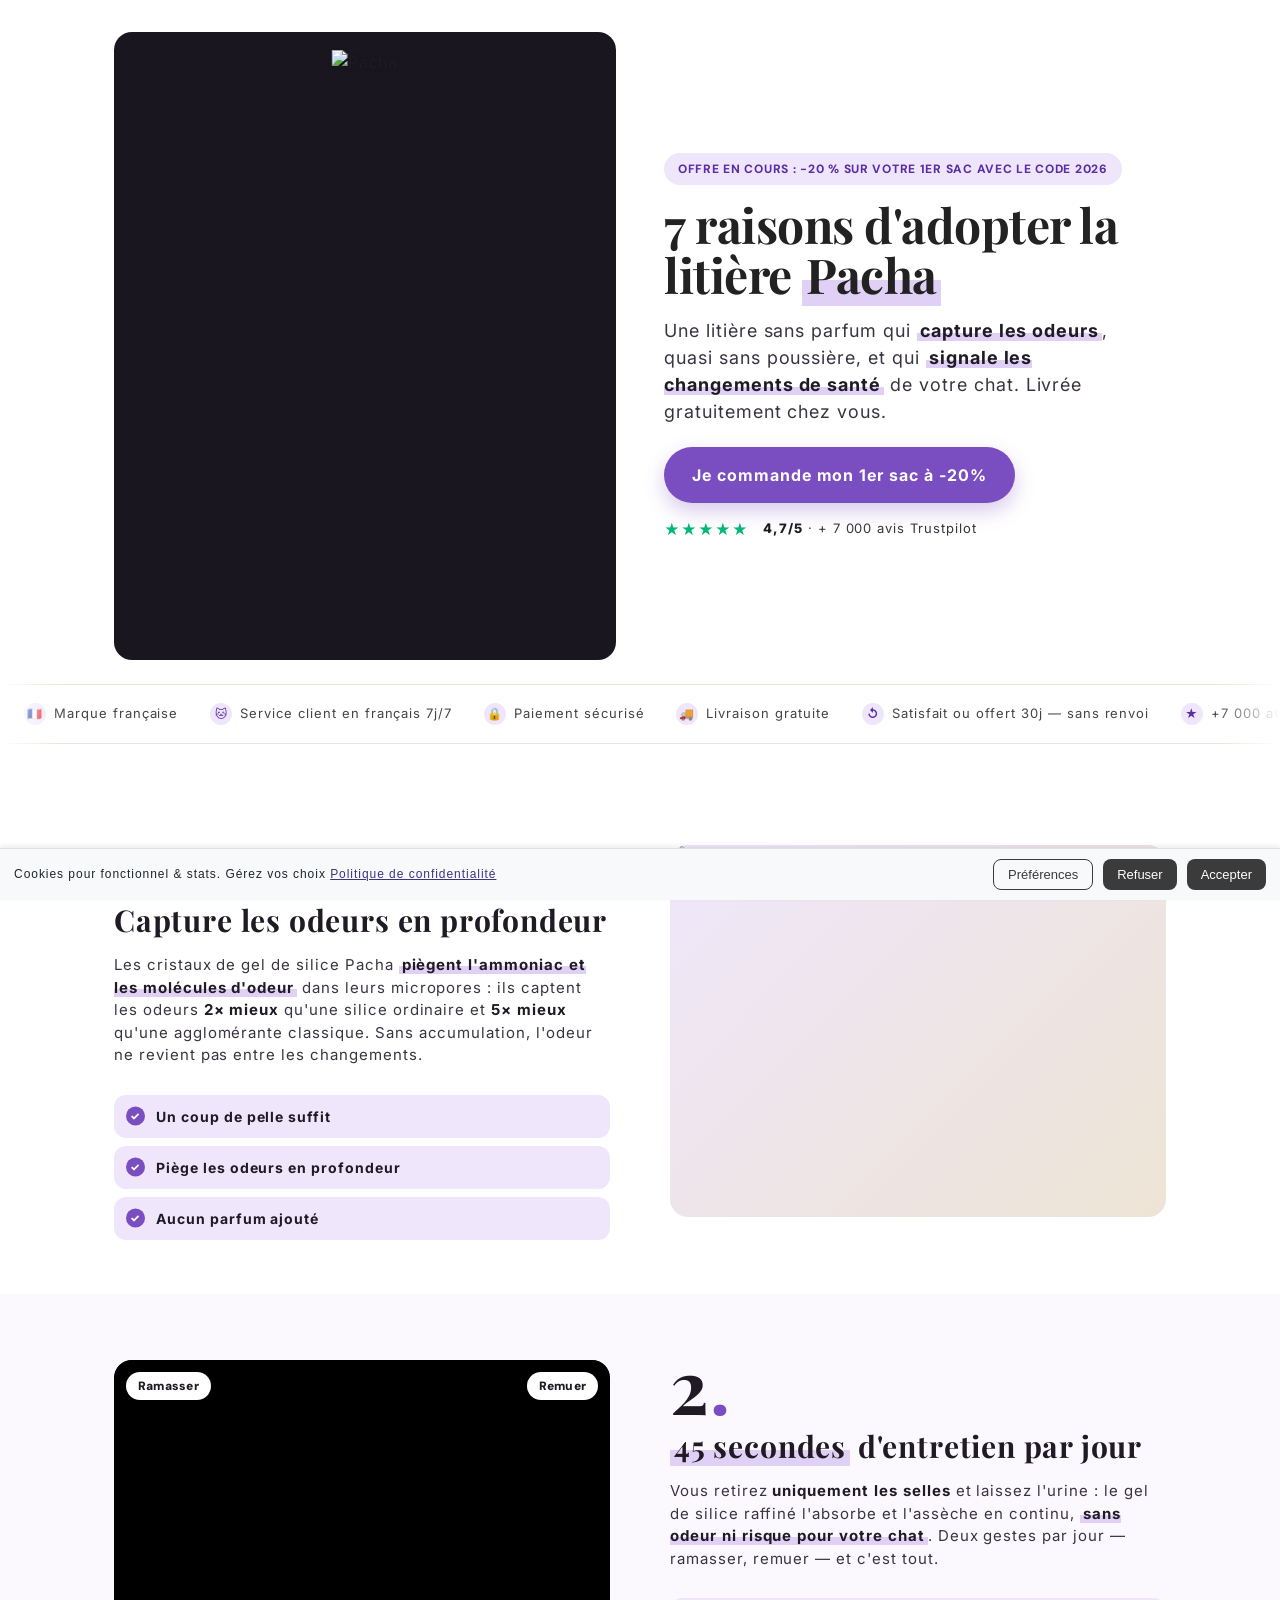
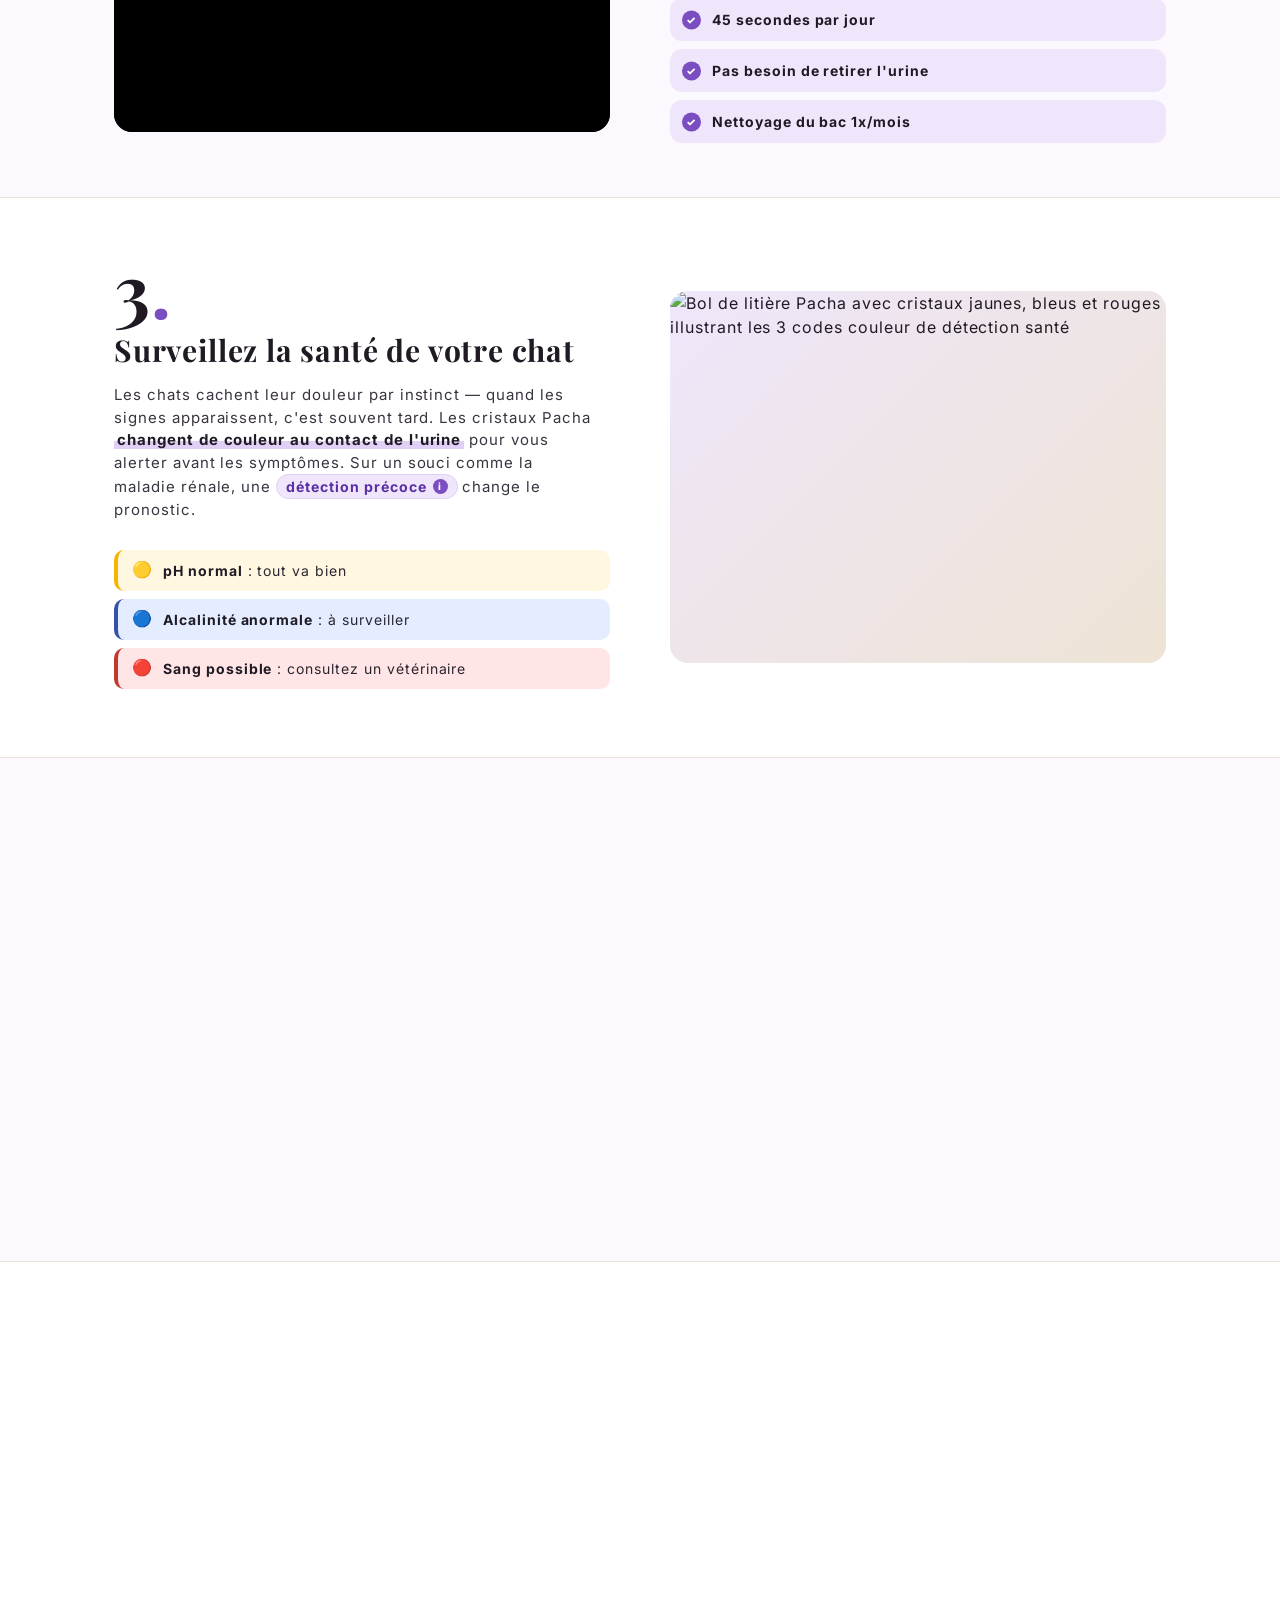
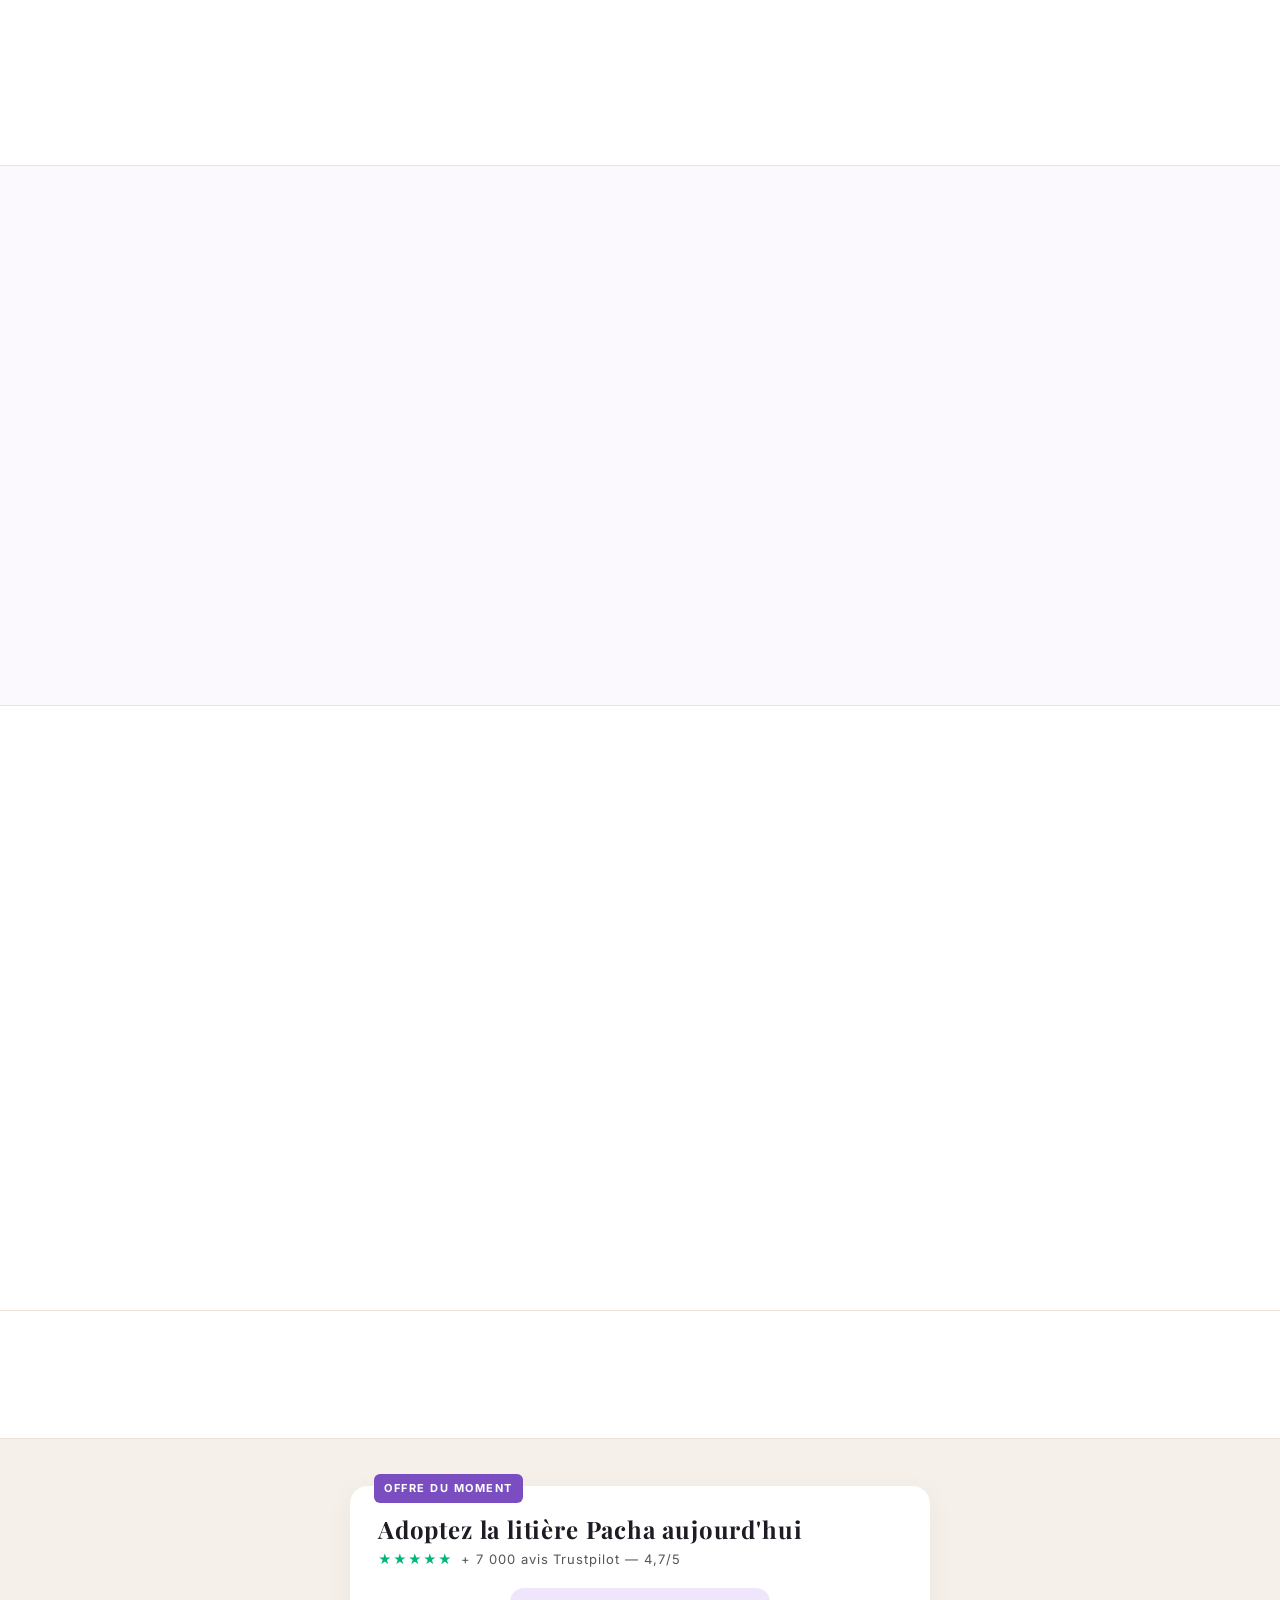
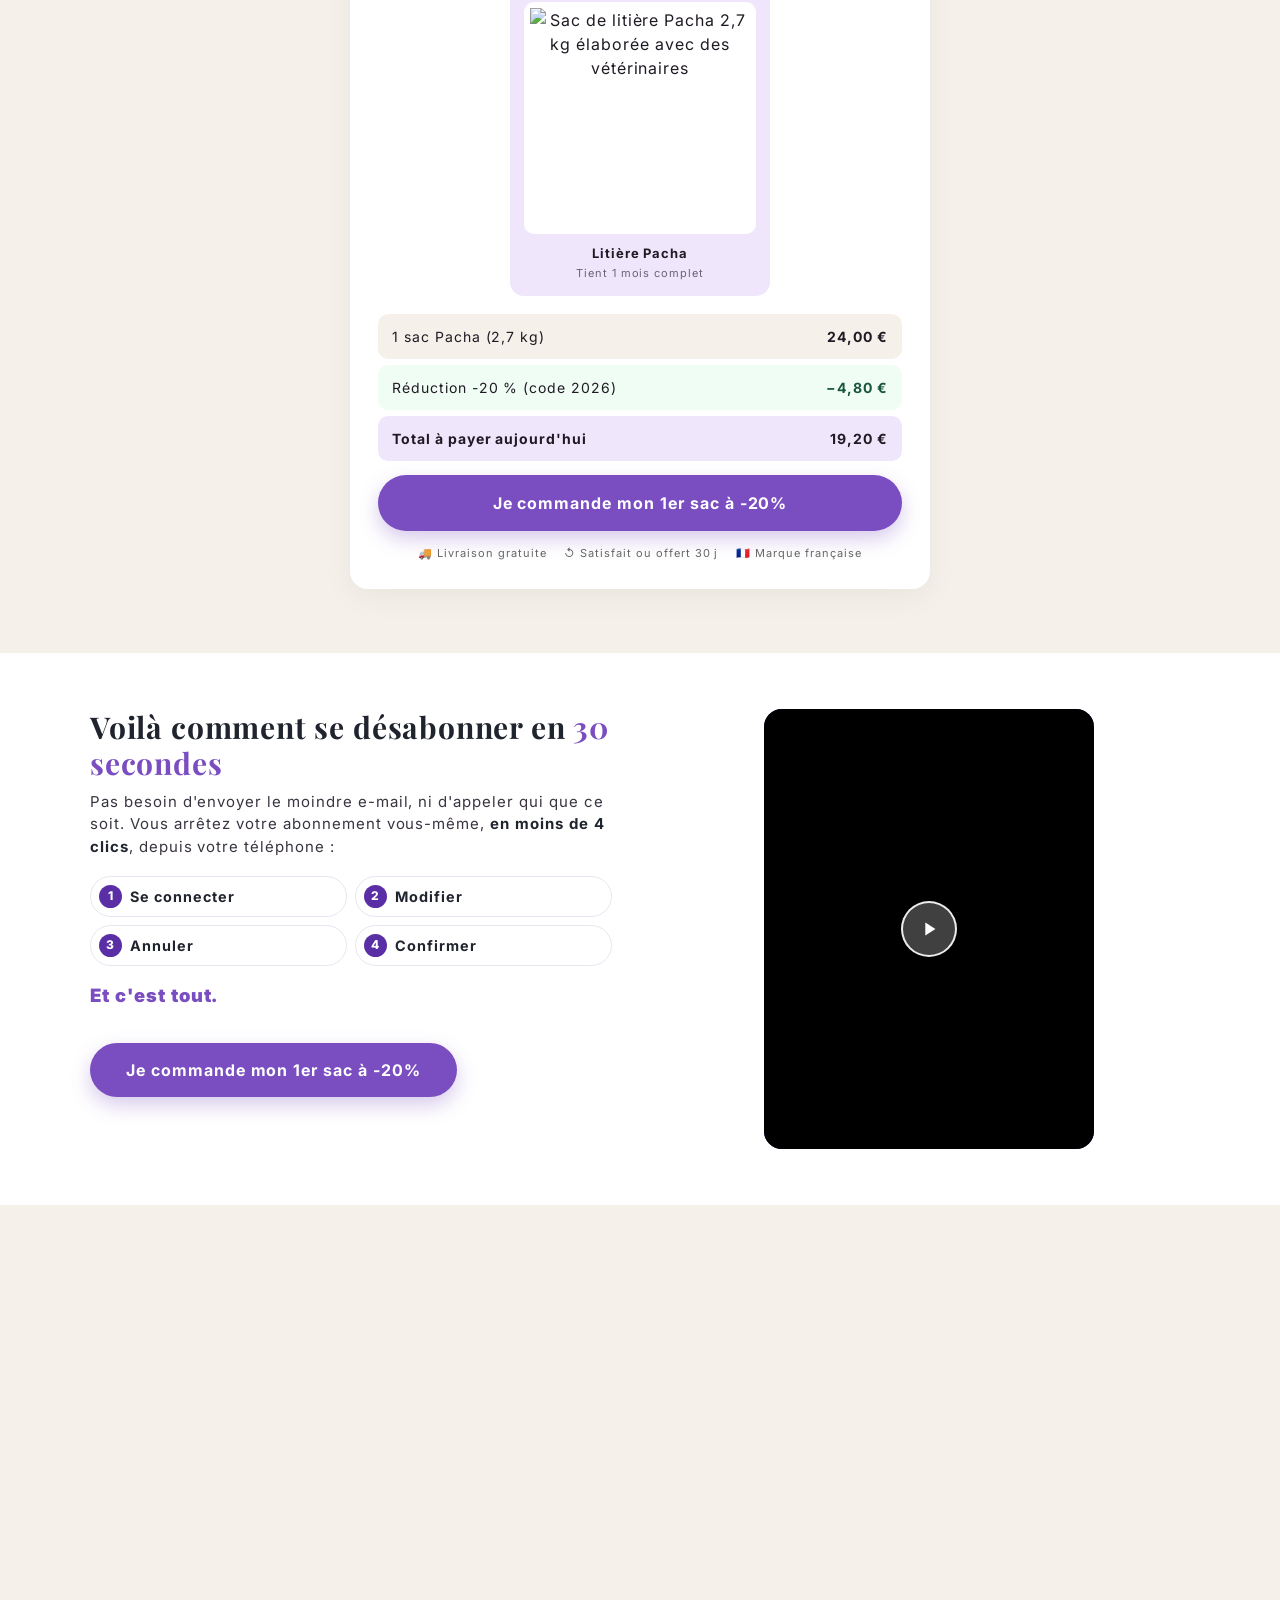
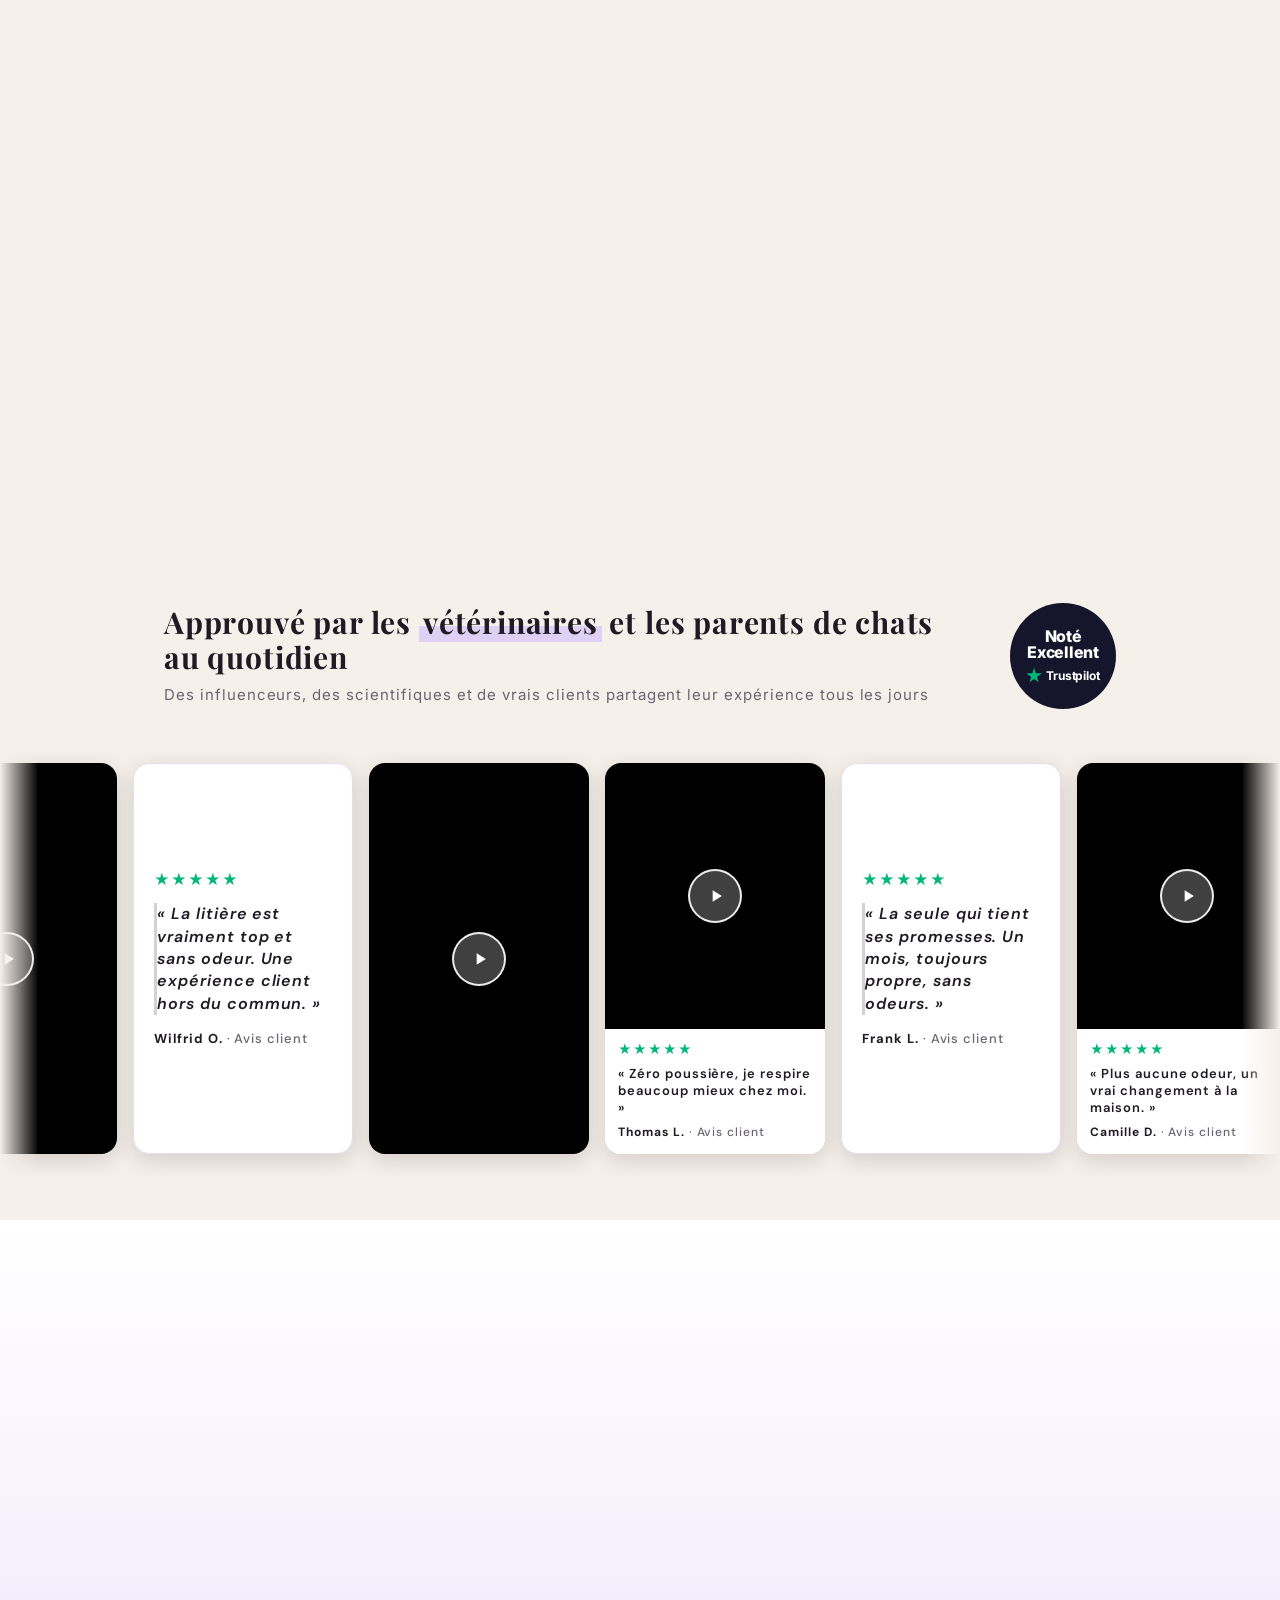
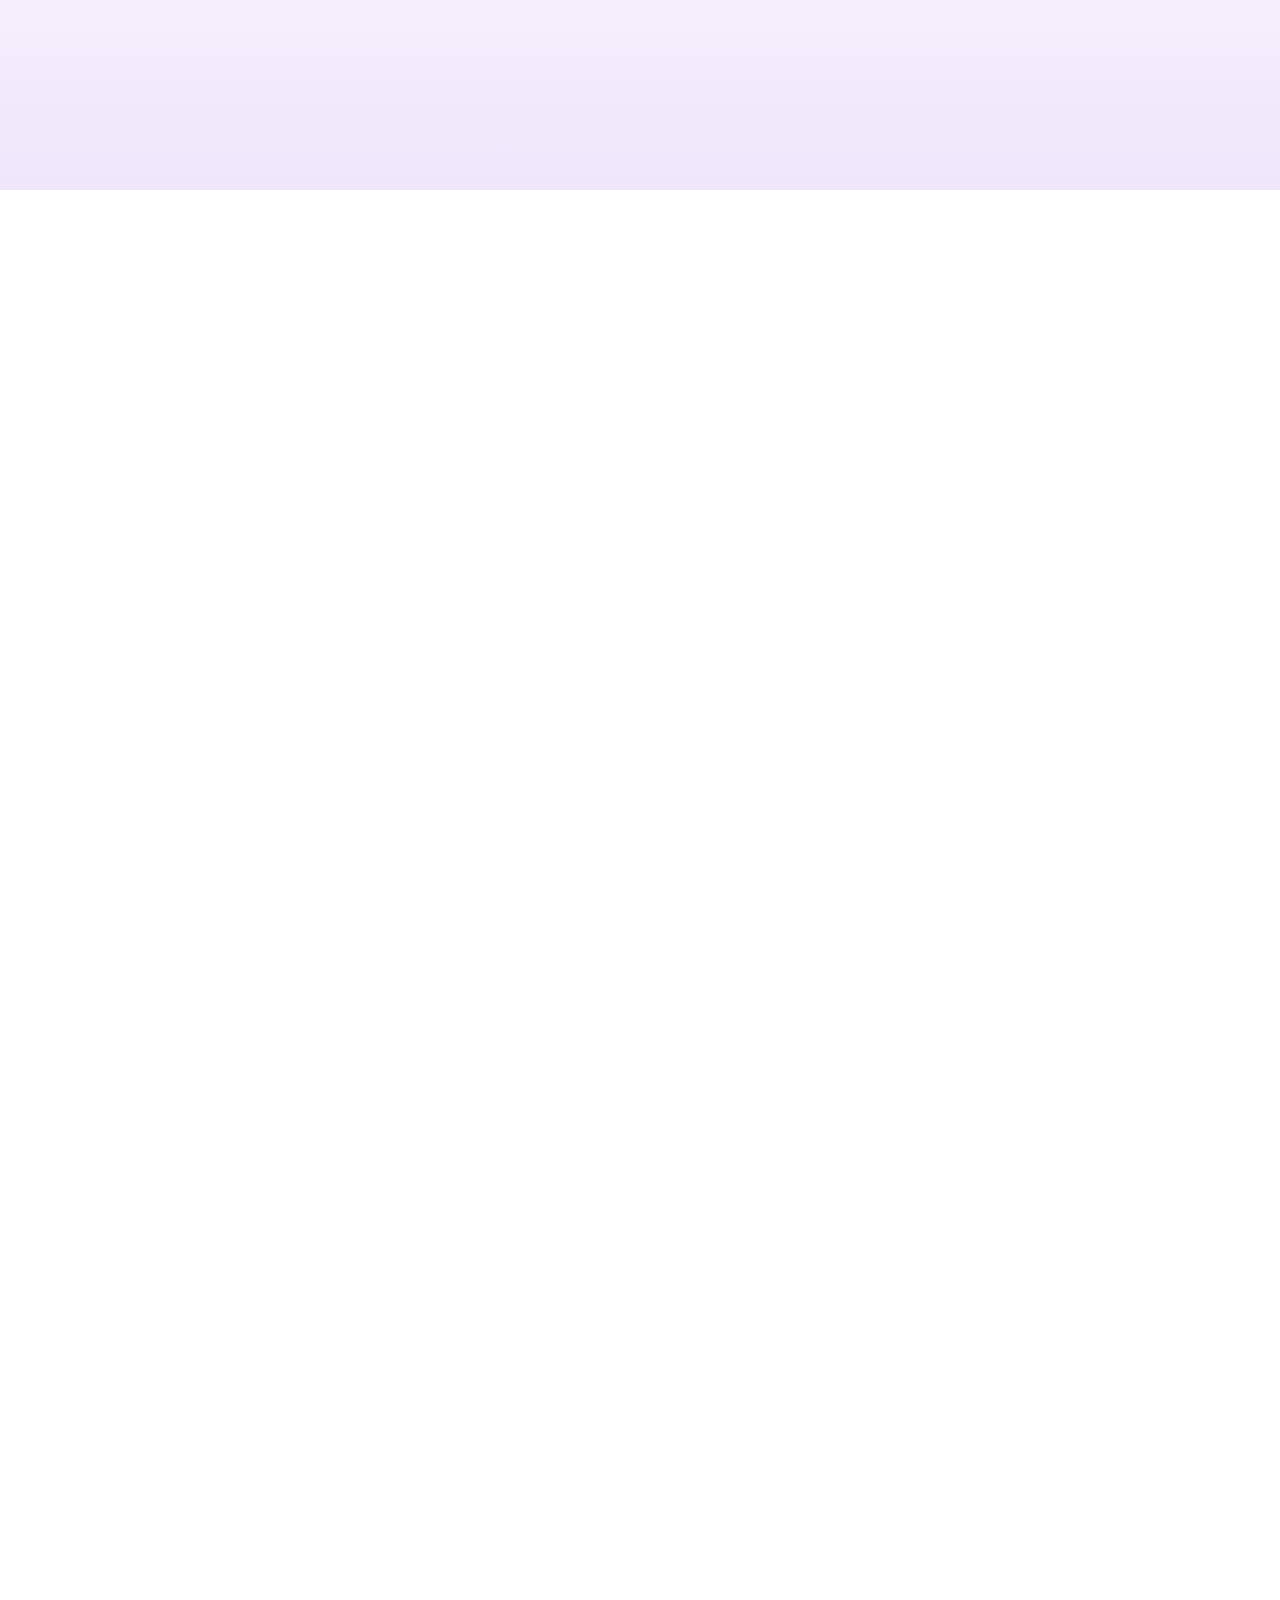
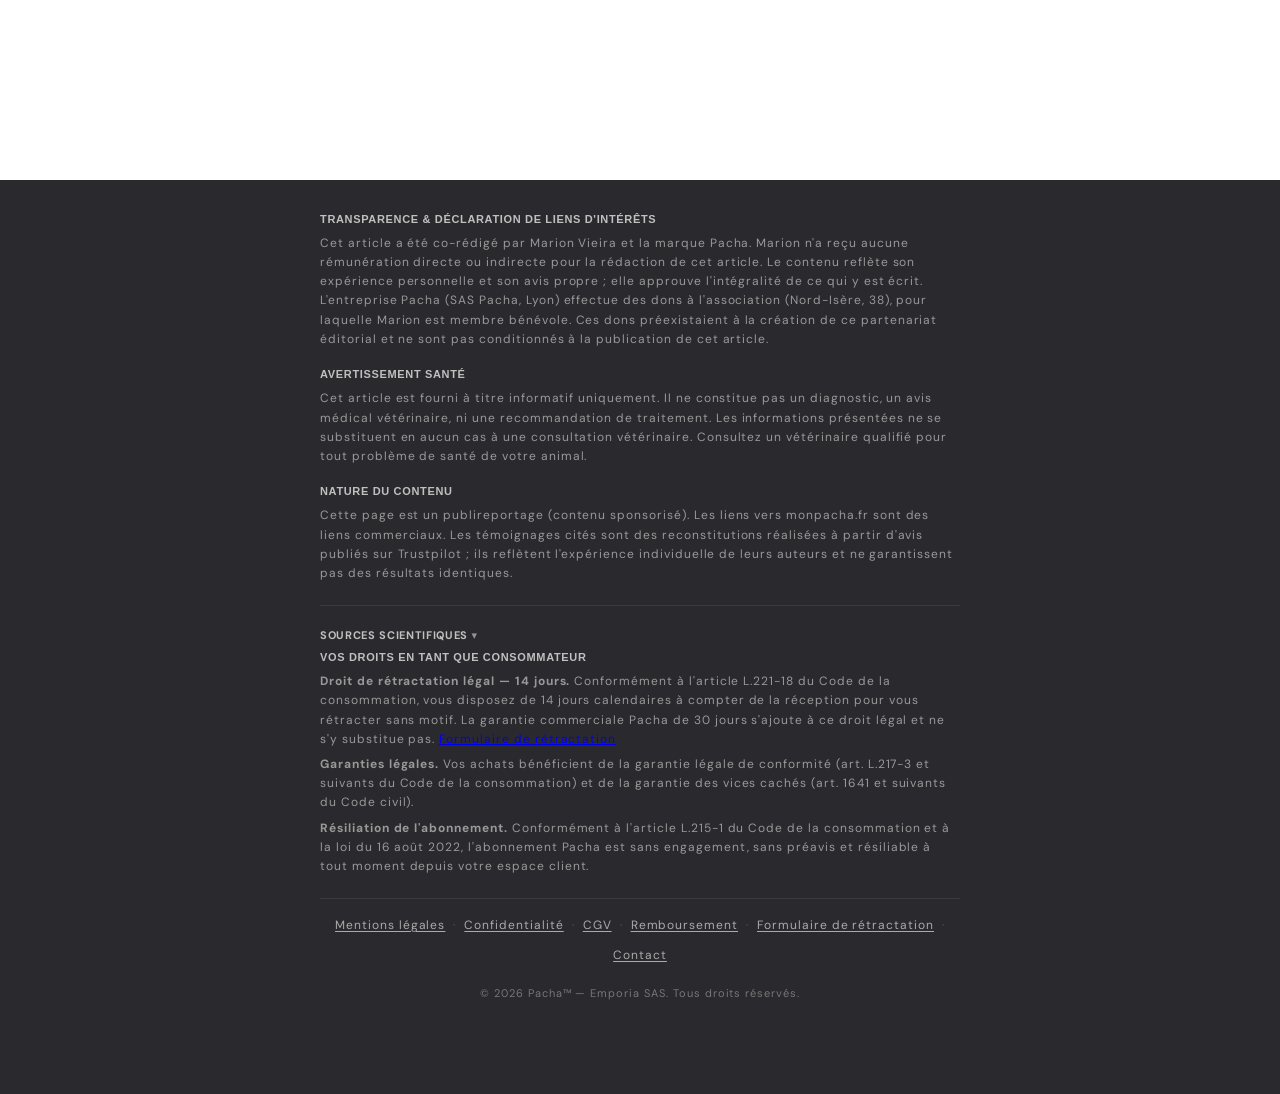
==== commit 088308b4: "Fix chemins absolus CSS/JS après rename 1008 (v2_fr) Co-Authored-By: Claude Opus 4.8 (1M context) <n" ====
--- a/1008_7-reasons_broad_v2_fr/index.html
+++ b/1008_7-reasons_broad_v2_fr/index.html
@@ -47,7 +47,7 @@
   <link rel="preconnect" href="https://fonts.gstatic.com" crossorigin>
   <link rel="preconnect" href="https://monpacha.fr" crossorigin>
   <link href="https://fonts.googleapis.com/css2?family=Playfair+Display:wght@700;900&family=Inter:wght@400;600;700&family=DM+Sans:wght@700;900&display=swap" rel="stylesheet">
-  <link rel="stylesheet" href="/1008_7-reasons_broad_fr_v2/css/page.css">
+  <link rel="stylesheet" href="/1008_7-reasons_broad_v2_fr/css/page.css">
 </head>
 <body class="gradient">
 <main id="MainContent" class="content-for-layout focus-none" role="main" tabindex="-1">
@@ -1553,6 +1553,6 @@
     pintrk('page');
   </script>
 
-  <script src="/1008_7-reasons_broad_fr_v2/js/page.js"></script>
+  <script src="/1008_7-reasons_broad_v2_fr/js/page.js"></script>
 </body>
 </html>
--- a/1008_7-reasons_broad_v2_fr/css/page.css
+++ b/1008_7-reasons_broad_v2_fr/css/page.css
@@ -0,0 +1,2371 @@
+/* ===== base.css ===== */
+:root,.color-background-1{--color-foreground: var(--color-base-text);--color-background: var(--color-base-background-1);--gradient-background: var(--gradient-base-background-1)}.color-background-2{--color-foreground: var(--color-base-text);--color-background: var(--color-base-background-2);--gradient-background: var(--gradient-base-background-2)}.color-inverse{--color-foreground: var(--color-base-background-1);--color-background: var(--color-base-text);--gradient-background: rgb(var(--color-base-text))}.color-accent-1{--color-foreground: var(--color-base-solid-button-labels);--color-background: var(--color-base-accent-1);--gradient-background: var(--gradient-base-accent-1)}.color-accent-2{--color-foreground: var(--color-base-solid-button-labels);--color-background: var(--color-base-accent-2);--gradient-background: var(--gradient-base-accent-2)}.color-foreground-outline-button{--color-foreground: var(--color-base-outline-button-labels)}.color-foreground-accent-1{--color-foreground: var(--color-base-accent-1)}.color-foreground-accent-2{--color-foreground: var(--color-base-accent-2)}:root,.color-background-1{--color-link: var(--color-base-outline-button-labels);--alpha-link: .85}.color-background-2,.color-inverse,.color-accent-1,.color-accent-2{--color-link: var(--color-foreground);--alpha-link: .85}:root,.color-background-1{--color-button: var(--color-base-accent-1);--color-button-text: var(--color-base-solid-button-labels);--alpha-button-background: 1;--alpha-button-border: 1}.color-background-2,.color-inverse,.color-accent-1,.color-accent-2{--color-button: var(--color-foreground);--color-button-text: var(--color-background)}.button--secondary{--color-button: var(--color-base-outline-button-labels);--color-button-text: var(--color-base-outline-button-labels);--color-button: var(--color-background);--alpha-button-background: 1}.color-background-2 .button--secondary,.color-accent-1 .button--secondary,.color-accent-2 .button--secondary,.color-inverse .button--secondary{--color-button: var(--color-background);--color-button-text: var(--color-foreground)}.button--tertiary{--color-button: var(--color-base-outline-button-labels);--color-button-text: var(--color-base-outline-button-labels);--alpha-button-background: 0;--alpha-button-border: .2}.color-background-2 .button--tertiary,.color-inverse .button--tertiary,.color-accent-1 .button--tertiary,.color-accent-2 .button--tertiary{--color-button: var(--color-foreground);--color-button-text: var(--color-foreground)}:root,.color-background-1{--color-badge-background: var(--color-background);--color-badge-border: var(--color-foreground);--alpha-badge-border: .1}.color-background-2,.color-inverse,.color-accent-1,.color-accent-2{--color-badge-background: var(--color-background);--color-badge-border: var(--color-background);--alpha-badge-border: 1}:root,.color-background-1,.color-background-2{--color-card-hover: var(--color-base-text)}.color-inverse{--color-card-hover: var(--color-base-background-1)}.color-accent-1,.color-accent-2{--color-card-hover: var(--color-base-solid-button-labels)}:root,.color-icon-text{--color-icon: rgb(var(--color-base-text))}.color-icon-accent-1{--color-icon: rgb(var(--color-base-accent-1))}.color-icon-accent-2{--color-icon: rgb(var(--color-base-accent-2))}.color-icon-outline-button{--color-icon: rgb(var(--color-base-outline-button-labels))}.product-card-wrapper .card,.contains-card--product{--border-radius: var(--product-card-corner-radius);--border-width: var(--product-card-border-width);--border-opacity: var(--product-card-border-opacity);--shadow-horizontal-offset: var(--product-card-shadow-horizontal-offset);--shadow-vertical-offset: var(--product-card-shadow-vertical-offset);--shadow-blur-radius: var(--product-card-shadow-blur-radius);--shadow-opacity: var(--product-card-shadow-opacity);--shadow-visible: var(--product-card-shadow-visible);--image-padding: var(--product-card-image-padding);--text-alignment: var(--product-card-text-alignment)}.collection-card-wrapper .card,.contains-card--collection{--border-radius: var(--collection-card-corner-radius);--border-width: var(--collection-card-border-width);--border-opacity: var(--collection-card-border-opacity);--shadow-horizontal-offset: var(--collection-card-shadow-horizontal-offset);--shadow-vertical-offset: var(--collection-card-shadow-vertical-offset);--shadow-blur-radius: var(--collection-card-shadow-blur-radius);--shadow-opacity: var(--collection-card-shadow-opacity);--shadow-visible: var(--collection-card-shadow-visible);--image-padding: var(--collection-card-image-padding);--text-alignment: var(--collection-card-text-alignment)}.article-card-wrapper .card,.contains-card--article{--border-radius: var(--blog-card-corner-radius);--border-width: var(--blog-card-border-width);--border-opacity: var(--blog-card-border-opacity);--shadow-horizontal-offset: var(--blog-card-shadow-horizontal-offset);--shadow-vertical-offset: var(--blog-card-shadow-vertical-offset);--shadow-blur-radius: var(--blog-card-shadow-blur-radius);--shadow-opacity: var(--blog-card-shadow-opacity);--shadow-visible: var(--blog-card-shadow-visible);--image-padding: var(--blog-card-image-padding);--text-alignment: var(--blog-card-text-alignment)}.contains-content-container,.content-container{--border-radius: var(--text-boxes-radius);--border-width: var(--text-boxes-border-width);--border-opacity: var(--text-boxes-border-opacity);--shadow-horizontal-offset: var(--text-boxes-shadow-horizontal-offset);--shadow-vertical-offset: var(--text-boxes-shadow-vertical-offset);--shadow-blur-radius: var(--text-boxes-shadow-blur-radius);--shadow-opacity: var(--text-boxes-shadow-opacity);--shadow-visible: var(--text-boxes-shadow-visible)}.contains-media,.global-media-settings{--border-radius: var(--media-radius);--border-width: var(--media-border-width);--border-opacity: var(--media-border-opacity);--shadow-horizontal-offset: var(--media-shadow-horizontal-offset);--shadow-vertical-offset: var(--media-shadow-vertical-offset);--shadow-blur-radius: var(--media-shadow-blur-radius);--shadow-opacity: var(--media-shadow-opacity);--shadow-visible: var(--media-shadow-visible)}.no-js:not(html){display:none!important}html.no-js .no-js:not(html){display:block!important}.no-js-inline{display:none!important}html.no-js .no-js-inline{display:inline-block!important}html.no-js .no-js-hidden{display:none!important}.padding-x-none{padding-left:0!important;padding-right:0!important}.page-width{max-width:var(--page-width);margin:0 auto;padding:0 1.5rem}.page-width-desktop{padding:0;margin:0 auto}@media screen and (min-width:750px){.page-width{padding:0 5rem}.page-width--narrow{padding:0 9rem}.page-width-desktop{padding:0}.page-width-tablet{padding:0 5rem}}@media screen and (min-width:990px){.page-width--narrow{max-width:100rem;padding:0}.page-width-desktop{max-width:var(--page-width);padding:0 5rem}}.isolate{position:relative;z-index:0}.section+.section{margin-top:var(--spacing-sections-mobile)}@media screen and (min-width:750px){.section+.section{margin-top:var(--spacing-sections-desktop)}}.element-margin-top{margin-top:5rem}@media screen and (min-width:750px){.element-margin{margin-top:calc(5rem + var(--page-width-margin))}}body,.color-background-1,.color-background-2,.color-inverse,.color-accent-1,.color-accent-2{color:rgba(var(--color-foreground),.75);background-color:rgb(var(--color-background))}.background-secondary{background-color:rgba(var(--color-foreground),.04)}.grid-auto-flow{display:grid;grid-auto-flow:column}.page-margin,.shopify-challenge__container{margin:7rem auto}.rte-width{max-width:82rem;margin:0 auto 2rem}.list-unstyled{margin:0;padding:0;list-style:none}.hidden{display:none!important}.visually-hidden{position:absolute!important;overflow:hidden;width:1px;height:1px;margin:-1px;padding:0;border:0;clip:rect(0 0 0 0);word-wrap:normal!important}.visually-hidden--inline{margin:0;height:1em}.overflow-hidden{overflow:hidden}.skip-to-content-link:focus{z-index:9999;position:inherit;overflow:auto;width:auto;height:auto;clip:auto}.full-width-link{position:absolute;top:0;right:0;bottom:0;left:0;z-index:2}::selection{background-color:rgba(var(--color-foreground),.2)}.text-body{font-size:1.5rem;letter-spacing:.06rem;line-height:calc(1 + .8 / var(--font-body-scale));font-family:var(--font-body-family);font-style:var(--font-body-style);font-weight:var(--font-body-weight)}h1,h2,h3,h4,h5,.h0,.h1,.h2,.h3,.h4,.h5{font-family:var(--font-heading-family);font-style:var(--font-heading-style);font-weight:var(--font-heading-weight);letter-spacing:calc(var(--font-heading-scale) * .06rem);color:rgb(var(--color-foreground));line-height:calc(1 + .3/max(1,var(--font-heading-scale)));word-break:break-word}.hxl{font-size:calc(var(--font-heading-scale) * 5rem)}@media only screen and (min-width:750px){.hxl{font-size:calc(var(--font-heading-scale) * 6.2rem)}}.h0{font-size:calc(var(--font-heading-scale) * 4rem)}@media only screen and (min-width:750px){.h0{font-size:calc(var(--font-heading-scale) * 5.2rem)}}h1,.h1{font-size:calc(var(--font-heading-scale) * 3rem)}@media only screen and (min-width:750px){h1,.h1{font-size:calc(var(--font-heading-scale) * 4rem)}}h2,.h2{font-size:calc(var(--font-heading-scale) * 2rem)}@media only screen and (min-width:750px){h2,.h2{font-size:calc(var(--font-heading-scale) * 3rem)}}h3,.h3{font-size:calc(var(--font-heading-scale) * 1.7rem)}@media only screen and (min-width:750px){h3,.h3{font-size:calc(var(--font-heading-scale) * 2.2rem)}}h4,.h4{font-family:var(--font-heading-family);font-style:var(--font-heading-style);font-size:calc(var(--font-heading-scale) * 1.5rem)}h5,.h5{font-size:calc(var(--font-heading-scale) * 1.2rem)}@media only screen and (min-width:750px){h5,.h5{font-size:calc(var(--font-heading-scale) * 1.3rem)}}h6,.h6{color:rgba(var(--color-foreground),.75);margin-block-start:1.67em;margin-block-end:1.67em}blockquote{font-style:italic;color:rgba(var(--color-foreground),.75);border-left:.2rem solid rgba(var(--color-foreground),.2);padding-left:1rem}@media screen and (min-width:750px){blockquote{padding-left:1.5rem}}.caption{font-size:1rem;letter-spacing:.07rem;line-height:calc(1 + .7 / var(--font-body-scale))}@media screen and (min-width:750px){.caption{font-size:1.2rem}}.caption-with-letter-spacing{font-size:1rem;letter-spacing:.13rem;line-height:calc(1 + .2 / var(--font-body-scale));text-transform:uppercase}.caption-with-letter-spacing--medium{font-size:1.2rem;letter-spacing:.16rem}.caption-with-letter-spacing--large{font-size:1.4rem;letter-spacing:.18rem}.caption-large,.customer .field input,.customer select,.field__input,.form__label,.select__select{font-size:1.3rem;line-height:calc(1 + .5 / var(--font-body-scale));letter-spacing:.04rem}.color-foreground{color:rgb(var(--color-foreground))}table:not([class]){table-layout:fixed;border-collapse:collapse;font-size:1.4rem;border-style:hidden}table:not([class]) td,table:not([class]) th{padding:1.2em;height:70px}@media screen and (max-width:590px){table:not([class]) td,table:not([class]) th{padding:1.5em .5em!important;height:50px}}@media screen and (max-width:749px){.small-hide{display:none!important}}@media screen and (min-width:750px)and (max-width:989px){.medium-hide{display:none!important}}@media screen and (min-width:990px){.large-up-hide{display:none!important}}.left{text-align:left}.center{text-align:center}.right{text-align:right}.uppercase{text-transform:uppercase}.light{opacity:.85}a:empty,ul:empty,dl:empty,div:empty,section:empty,article:empty,p:empty,h1:empty,h2:empty,h3:empty,h4:empty,h5:empty,h6:empty{display:none}.link,.customer a{cursor:pointer;display:inline-block;border:none;box-shadow:none;text-decoration:underline;text-underline-offset:.3rem;color:rgb(var(--color-link));background-color:transparent;font-size:1.4rem;font-family:inherit}.link--text{color:rgb(var(--color-foreground))}.link--text:hover{color:rgba(var(--color-foreground),.75)}.link-with-icon{display:inline-flex;font-size:1.4rem;font-weight:600;letter-spacing:.1rem;text-decoration:none;margin-bottom:4.5rem;white-space:nowrap}.link-with-icon .icon{width:1.5rem;margin-left:1rem}a:not([href]){cursor:not-allowed}.circle-divider:after{content:"\2022";margin:0 1.3rem 0 1.5rem}.circle-divider:last-of-type:after{display:none}hr{border:none;height:.1rem;background-color:rgba(var(--color-foreground),.2);display:block;margin:5rem 0}@media screen and (min-width:750px){hr{margin:7rem 0}}.full-unstyled-link{text-decoration:none;color:currentColor;display:block}.placeholder{background-color:rgba(var(--color-foreground),.04);color:rgba(var(--color-foreground),.75);fill:rgba(var(--color-foreground),.75)}details>*{box-sizing:border-box}.break{word-break:break-word}.visibility-hidden{visibility:hidden}@media(prefers-reduced-motion){.motion-reduce{transition:none!important;animation:none!important}}:root{--duration-short: .1s;--duration-default: .2s;--duration-long: .5s}.underlined-link,.customer a{color:rgba(var(--color-link),var(--alpha-link));text-underline-offset:.3rem;text-decoration-thickness:.1rem;transition:text-decoration-thickness ease .1s}.underlined-link:hover,.customer a:hover{color:rgb(var(--color-link));text-decoration-thickness:.2rem}.icon-arrow{width:1.5rem}h3 .icon-arrow,.h3 .icon-arrow{width:calc(var(--font-heading-scale) * 1.5rem)}.animate-arrow .icon-arrow path{transform:translate(-.25rem);transition:transform var(--duration-short) ease}.animate-arrow:hover .icon-arrow path{transform:translate(-.05rem)}summary{cursor:pointer;list-style:none;position:relative}summary .icon-caret{position:absolute;height:.6rem;right:1.5rem;top:calc(50% - .2rem)}summary::-webkit-details-marker{display:none}.disclosure-has-popup{position:relative}.disclosure-has-popup[open]>summary:before{position:fixed;top:0;right:0;bottom:0;left:0;z-index:2;display:block;cursor:default;content:" ";background:transparent}.disclosure-has-popup>summary:before{display:none}.disclosure-has-popup[open]>summary+*{z-index:100}@media screen and (min-width:750px){.disclosure-has-popup[open]>summary+*{z-index:4}.facets .disclosure-has-popup[open]>summary+*{z-index:2}}*:focus{outline:0;box-shadow:none}*:focus-visible{outline:.2rem solid rgba(var(--color-foreground),.5);outline-offset:.3rem;box-shadow:0 0 0 .3rem rgb(var(--color-background)),0 0 .5rem .4rem rgba(var(--color-foreground),.3)}.focused,.no-js *:focus{outline:.2rem solid rgba(var(--color-foreground),.5);outline-offset:.3rem;box-shadow:0 0 0 .3rem rgb(var(--color-background)),0 0 .5rem .4rem rgba(var(--color-foreground),.3)}.no-js *:focus:not(:focus-visible){outline:0;box-shadow:none}.focus-inset:focus-visible{outline:.2rem solid rgba(var(--color-foreground),.5);outline-offset:-.2rem;box-shadow:0 0 .2rem rgba(var(--color-foreground),.3)}.focused.focus-inset,.no-js .focus-inset:focus{outline:.2rem solid rgba(var(--color-foreground),.5);outline-offset:-.2rem;box-shadow:0 0 .2rem rgba(var(--color-foreground),.3)}.no-js .focus-inset:focus:not(:focus-visible){outline:0;box-shadow:none}.focus-none{box-shadow:none!important;outline:0!important}.focus-offset:focus-visible{outline:.2rem solid rgba(var(--color-foreground),.5);outline-offset:1rem;box-shadow:0 0 0 1rem rgb(var(--color-background)),0 0 .2rem 1.2rem rgba(var(--color-foreground),.3)}.focus-offset.focused,.no-js .focus-offset:focus{outline:.2rem solid rgba(var(--color-foreground),.5);outline-offset:1rem;box-shadow:0 0 0 1rem rgb(var(--color-background)),0 0 .2rem 1.2rem rgba(var(--color-foreground),.3)}.no-js .focus-offset:focus:not(:focus-visible){outline:0;box-shadow:none}.title,.title-wrapper-with-link{margin:3rem 0 2rem}.title-wrapper-with-link .title{margin:0}.title .link{font-size:inherit}.title-wrapper{margin-bottom:3rem}.title-wrapper-with-link{display:flex;justify-content:space-between;align-items:flex-end;gap:1rem;margin-bottom:3rem;flex-wrap:wrap}.title--primary{margin:4rem 0}.title-wrapper--self-padded-tablet-down,.title-wrapper--self-padded-mobile{padding-left:1.5rem;padding-right:1.5rem}@media screen and (min-width:750px){.title-wrapper--self-padded-mobile{padding-left:0;padding-right:0}}@media screen and (min-width:990px){.title,.title-wrapper-with-link{margin:5rem 0 3rem}.title--primary{margin:2rem 0}.title-wrapper-with-link{align-items:center}.title-wrapper-with-link .title{margin-bottom:0}.title-wrapper--self-padded-tablet-down{padding-left:0;padding-right:0}}.title-wrapper-with-link .link-with-icon{margin:0;flex-shrink:0;display:flex;align-items:center}.title-wrapper-with-link .link-with-icon svg{width:1.5rem}.title-wrapper-with-link a{color:rgb(var(--color-link));margin-top:0;flex-shrink:0}.title-wrapper--no-top-margin{margin-top:0}.title-wrapper--no-top-margin>.title{margin-top:0}.subtitle{font-size:1.8rem;line-height:calc(1 + .8 / var(--font-body-scale));letter-spacing:.06rem;color:rgba(var(--color-foreground),.85)}.subtitle--small{font-size:1.4rem;letter-spacing:.1rem}.subtitle--medium{font-size:1.6rem;letter-spacing:.08rem}.grid{display:flex;flex-wrap:wrap;margin-bottom:2rem;padding:0;list-style:none;column-gap:var(--grid-mobile-horizontal-spacing);row-gap:var(--grid-mobile-vertical-spacing)}@media screen and (min-width:750px){.grid{column-gap:var(--grid-desktop-horizontal-spacing);row-gap:var(--grid-desktop-vertical-spacing)}}.grid:last-child{margin-bottom:0}.grid__item{width:calc(25% - var(--grid-mobile-horizontal-spacing) * 3 / 4);max-width:calc(50% - var(--grid-mobile-horizontal-spacing) / 2);flex-grow:1;flex-shrink:0}@media screen and (min-width:750px){.grid__item{width:calc(25% - var(--grid-desktop-horizontal-spacing) * 3 / 4);max-width:calc(50% - var(--grid-desktop-horizontal-spacing) / 2)}}.grid--gapless.grid{column-gap:0;row-gap:0}@media screen and (max-width:749px){.grid__item.slider__slide--full-width{width:100%;max-width:none}}.grid--1-col .grid__item{max-width:100%;width:100%}.grid--3-col .grid__item{width:calc(33.33% - var(--grid-mobile-horizontal-spacing) * 2 / 3)}@media screen and (min-width:750px){.grid--3-col .grid__item{width:calc(33.33% - var(--grid-desktop-horizontal-spacing) * 2 / 3)}}.grid--2-col .grid__item{width:calc(50% - var(--grid-mobile-horizontal-spacing) / 2)}@media screen and (min-width:750px){.grid--2-col .grid__item{width:calc(50% - var(--grid-desktop-horizontal-spacing) / 2)}.grid--4-col-tablet .grid__item{width:calc(25% - var(--grid-desktop-horizontal-spacing) * 3 / 4)}.grid--3-col-tablet .grid__item{width:calc(33.33% - var(--grid-desktop-horizontal-spacing) * 2 / 3)}.grid--2-col-tablet .grid__item{width:calc(50% - var(--grid-desktop-horizontal-spacing) / 2)}}@media screen and (max-width:989px){.grid--1-col-tablet-down .grid__item{width:100%;max-width:100%}.slider--tablet.grid--peek{margin:0;width:100%}.slider--tablet.grid--peek .grid__item{box-sizing:content-box;margin:0}}@media screen and (min-width:990px){.grid--6-col-desktop .grid__item{width:calc(16.66% - var(--grid-desktop-horizontal-spacing) * 5 / 6);max-width:calc(16.66% - var(--grid-desktop-horizontal-spacing) * 5 / 6)}.grid--5-col-desktop .grid__item{width:calc(20% - var(--grid-desktop-horizontal-spacing) * 4 / 5);max-width:calc(20% - var(--grid-desktop-horizontal-spacing) * 4 / 5)}.grid--4-col-desktop .grid__item{width:calc(25% - var(--grid-desktop-horizontal-spacing) * 3 / 4);max-width:calc(25% - var(--grid-desktop-horizontal-spacing) * 3 / 4)}.grid--3-col-desktop .grid__item{width:calc(33.33% - var(--grid-desktop-horizontal-spacing) * 2 / 3);max-width:calc(33.33% - var(--grid-desktop-horizontal-spacing) * 2 / 3)}.grid--2-col-desktop .grid__item{width:calc(50% - var(--grid-desktop-horizontal-spacing) / 2);max-width:calc(50% - var(--grid-desktop-horizontal-spacing) / 2)}}@media screen and (min-width:990px){.grid--1-col-desktop{flex:0 0 100%;max-width:100%}.grid--1-col-desktop .grid__item{width:100%;max-width:100%}}@media screen and (max-width:749px){.grid--peek.slider--mobile{margin:0;width:100%}.grid--peek.slider--mobile .grid__item{box-sizing:content-box;margin:0}.grid--peek .grid__item{min-width:35%}.grid--peek.slider .grid__item:first-of-type{margin-left:1.5rem}.grid--peek.slider:after{margin-left:calc(-1 * var(--grid-mobile-horizontal-spacing))}.grid--2-col-tablet-down .grid__item{width:calc(50% - var(--grid-mobile-horizontal-spacing) / 2)}.slider--tablet.grid--peek.grid--2-col-tablet-down .grid__item,.grid--peek .grid__item{width:calc(50% - var(--grid-mobile-horizontal-spacing) - 3rem)}.slider--tablet.grid--peek.grid--1-col-tablet-down .grid__item,.slider--mobile.grid--peek.grid--1-col-tablet-down .grid__item{width:calc(100% - var(--grid-mobile-horizontal-spacing) - 3rem)}}@media screen and (min-width:750px)and (max-width:989px){.slider--tablet.grid--peek .grid__item{width:calc(25% - var(--grid-desktop-horizontal-spacing) - 3rem)}.slider--tablet.grid--peek.grid--3-col-tablet .grid__item{width:calc(33.33% - var(--grid-desktop-horizontal-spacing) - 3rem)}.slider--tablet.grid--peek.grid--2-col-tablet .grid__item,.slider--tablet.grid--peek.grid--2-col-tablet-down .grid__item{width:calc(50% - var(--grid-desktop-horizontal-spacing) - 3rem)}.slider--tablet.grid--peek .grid__item:first-of-type{margin-left:1.5rem}.grid--2-col-tablet-down .grid__item{width:calc(50% - var(--grid-desktop-horizontal-spacing) / 2)}.grid--1-col-tablet-down.grid--peek .grid__item{width:calc(100% - var(--grid-desktop-horizontal-spacing) - 3rem)}}.media{display:block;background-color:rgba(var(--color-foreground),.1);position:relative;overflow:hidden}.media--transparent{background-color:transparent}.media>*:not(.zoom):not(.deferred-media__poster-button),.media model-viewer{display:block;max-width:100%;position:absolute;top:0;left:0;height:100%;width:100%}.media>img{object-fit:cover;object-position:center center;transition:opacity .4s cubic-bezier(.25,.46,.45,.94)}.media--square{padding-bottom:100%}.media--portrait{padding-bottom:125%}.media--landscape{padding-bottom:66.6%}.media--cropped{padding-bottom:56%}.media--16-9{padding-bottom:56.25%}.media--circle{padding-bottom:100%;border-radius:50%}.media.media--hover-effect>img+img{opacity:0}@media screen and (min-width:990px){.media--cropped{padding-bottom:63%}}deferred-media{display:block}.button,.shopify-challenge__button,.customer button,button.shopify-payment-button__button--unbranded,.shopify-payment-button [role=button],.cart__dynamic-checkout-buttons [role=button],.cart__dynamic-checkout-buttons iframe{--shadow-horizontal-offset: var(--buttons-shadow-horizontal-offset);--shadow-vertical-offset: var(--buttons-shadow-vertical-offset);--shadow-blur-radius: var(--buttons-shadow-blur-radius);--shadow-opacity: var(--buttons-shadow-opacity);--shadow-visible: var(--buttons-shadow-visible);--border-offset: var(--buttons-border-offset);--border-opacity: calc(1 - var(--buttons-border-opacity));border-radius:var(--buttons-radius-outset);position:relative}.button,.shopify-challenge__button,.customer button,button.shopify-payment-button__button--unbranded{min-width:calc(12rem + var(--buttons-border-width) * 2);min-height:calc(4.5rem + var(--buttons-border-width) * 2)}.shopify-payment-button__button--branded{z-index:auto}.cart__dynamic-checkout-buttons iframe{box-shadow:var(--shadow-horizontal-offset) var(--shadow-vertical-offset) var(--shadow-blur-radius) rgba(var(--color-base-text),var(--shadow-opacity))}.button,.shopify-challenge__button,.customer button{display:inline-flex;justify-content:center;align-items:center;border:0;padding:0 3rem;cursor:pointer;font:inherit;font-size:1.5rem;text-decoration:none;color:rgb(var(--color-button-text));transition:box-shadow var(--duration-short) ease;-webkit-appearance:none;appearance:none;background-color:rgba(var(--color-button),var(--alpha-button-background))}.button:before,.shopify-challenge__button:before,.customer button:before,.shopify-payment-button__button--unbranded:before,.shopify-payment-button [role=button]:before,.cart__dynamic-checkout-buttons [role=button]:before{content:"";position:absolute;top:0;right:0;bottom:0;left:0;z-index:-1;border-radius:var(--buttons-radius-outset);box-shadow:var(--shadow-horizontal-offset) var(--shadow-vertical-offset) var(--shadow-blur-radius) rgba(var(--color-shadow),var(--shadow-opacity))}.button:after,.shopify-challenge__button:after,.customer button:after,.shopify-payment-button__button--unbranded:after{content:"";position:absolute;top:var(--buttons-border-width);right:var(--buttons-border-width);bottom:var(--buttons-border-width);left:var(--buttons-border-width);z-index:1;border-radius:var(--buttons-radius);box-shadow:0 0 0 calc(var(--buttons-border-width) + var(--border-offset)) rgba(var(--color-button-text),var(--border-opacity)),0 0 0 var(--buttons-border-width) rgba(var(--color-button),var(--alpha-button-background));transition:box-shadow var(--duration-short) ease}.button:not([disabled]):hover:after,.shopify-challenge__button:hover:after,.customer button:hover:after,.shopify-payment-button__button--unbranded:hover:after{--border-offset: 1.3px;box-shadow:0 0 0 calc(var(--buttons-border-width) + var(--border-offset)) rgba(var(--color-button-text),var(--border-opacity)),0 0 0 calc(var(--buttons-border-width) + 1px) rgba(var(--color-button),var(--alpha-button-background))}.button--secondary:after{--border-opacity: var(--buttons-border-opacity)}.button:focus-visible,.button:focus,.button.focused,.shopify-payment-button__button--unbranded:focus-visible,.shopify-payment-button [role=button]:focus-visible,.shopify-payment-button__button--unbranded:focus,.shopify-payment-button [role=button]:focus{outline:0;box-shadow:0 0 0 .3rem rgb(var(--color-background)),0 0 0 .5rem rgba(var(--color-foreground),.5),0 0 .5rem .4rem rgba(var(--color-foreground),.3)}.button:focus:not(:focus-visible):not(.focused),.shopify-payment-button__button--unbranded:focus:not(:focus-visible):not(.focused),.shopify-payment-button [role=button]:focus:not(:focus-visible):not(.focused){box-shadow:inherit}.button::selection,.shopify-challenge__button::selection,.customer button::selection{background-color:rgba(var(--color-button-text),.3)}.button,.button-label,.shopify-challenge__button,.customer button{font-size:1.5rem;letter-spacing:.1rem;line-height:calc(1 + .2 / var(--font-body-scale))}.button--tertiary{font-size:1.2rem;padding:1rem 1.5rem;min-width:calc(9rem + var(--buttons-border-width) * 2);min-height:calc(3.5rem + var(--buttons-border-width) * 2)}.button--small{padding:1.2rem 2.6rem}.button:disabled,.button[aria-disabled=true],.button.disabled,.customer button:disabled,.customer button[aria-disabled=true],.customer button.disabled{cursor:not-allowed;opacity:.5}.button--full-width{display:flex;width:100%}.button.loading{color:transparent;position:relative}@media screen and (forced-colors:active){.button.loading{color:rgb(var(--color-foreground))}}.button.loading>.loading-overlay__spinner{top:50%;left:50%;transform:translate(-50%,-50%);position:absolute;height:100%;display:flex;align-items:center}.button.loading>.loading-overlay__spinner .spinner{width:fit-content}.button.loading>.loading-overlay__spinner .path{stroke:rgb(var(--color-button-text))}.share-button{display:block;position:relative}.share-button details{width:fit-content}.flex-end{justify-content:flex-end!important}.share-button__button{font-size:1.4rem;display:flex;min-height:2.4rem;align-items:center;color:rgb(var(--color-link));margin-left:0;padding-left:0}details[open]>.share-button__fallback{animation:animateMenuOpen var(--duration-default) ease}.share-button__button:hover{text-decoration:underline;text-underline-offset:.3rem}.share-button__button,.share-button__fallback button{cursor:pointer;background-color:transparent;border:none}.share-button__button .icon-share{height:1.2rem;margin-right:1rem;width:1.3rem}.share-button__fallback{display:flex;align-items:center;position:absolute;top:3rem;left:.1rem;z-index:3;width:100%;min-width:max-content;border-radius:var(--inputs-radius);border:0}.share-button__fallback:after{pointer-events:none;content:"";position:absolute;top:var(--inputs-border-width);right:var(--inputs-border-width);bottom:var(--inputs-border-width);left:var(--inputs-border-width);border:.1rem solid transparent;border-radius:var(--inputs-radius);box-shadow:0 0 0 var(--inputs-border-width) rgba(var(--color-foreground),var(--inputs-border-opacity));transition:box-shadow var(--duration-short) ease;z-index:1}.share-button__fallback:before{background:rgb(var(--color-background));pointer-events:none;content:"";position:absolute;top:0;right:0;bottom:0;left:0;border-radius:var(--inputs-radius-outset);box-shadow:var(--inputs-shadow-horizontal-offset) var(--inputs-shadow-vertical-offset) var(--inputs-shadow-blur-radius) rgba(var(--color-base-text),var(--inputs-shadow-opacity));z-index:-1}.share-button__fallback button{width:4.4rem;height:4.4rem;padding:0;flex-shrink:0;display:flex;justify-content:center;align-items:center;position:relative;right:var(--inputs-border-width)}.share-button__fallback button:hover{color:rgba(var(--color-foreground),.75)}.share-button__fallback button:hover svg{transform:scale(1.07)}.share-button__close:not(.hidden)+.share-button__copy{display:none}.share-button__close,.share-button__copy{background-color:transparent;color:rgb(var(--color-foreground))}.share-button__copy:focus-visible,.share-button__close:focus-visible{background-color:rgb(var(--color-background));z-index:2}.share-button__copy:focus,.share-button__close:focus{background-color:rgb(var(--color-background));z-index:2}.field:not(:focus-visible):not(.focused)+.share-button__copy:not(:focus-visible):not(.focused),.field:not(:focus-visible):not(.focused)+.share-button__close:not(:focus-visible):not(.focused){background-color:inherit}.share-button__fallback .field:after,.share-button__fallback .field:before{content:none}.share-button__fallback .field{border-radius:0;min-width:auto;min-height:auto;transition:none}.share-button__fallback .field__input:focus,.share-button__fallback .field__input:-webkit-autofill{outline:.2rem solid rgba(var(--color-foreground),.5);outline-offset:.1rem;box-shadow:0 0 0 .1rem rgb(var(--color-background)),0 0 .5rem .4rem rgba(var(--color-foreground),.3)}.share-button__fallback .field__input{box-shadow:none;text-overflow:ellipsis;white-space:nowrap;overflow:hidden;filter:none;min-width:auto;min-height:auto}.share-button__fallback .field__input:hover{box-shadow:none}.share-button__fallback .icon{width:1.5rem;height:1.5rem}.share-button__message:not(:empty){display:flex;align-items:center;width:100%;height:100%;margin-top:0;padding:.8rem 0 .8rem 1.5rem;margin:var(--inputs-border-width)}.share-button__message:not(:empty):not(.hidden)~*{display:none}.field__input,.select__select,.customer .field input,.customer select{-webkit-appearance:none;appearance:none;background-color:rgb(var(--color-background));color:rgb(var(--color-foreground));font-size:1.6rem;width:100%;box-sizing:border-box;transition:box-shadow var(--duration-short) ease;border-radius:var(--inputs-radius);height:4.5rem;min-height:calc(var(--inputs-border-width) * 2);min-width:calc(7rem + (var(--inputs-border-width) * 2));position:relative;border:0}.field:before,.select:before,.customer .field:before,.customer select:before,.localization-form__select:before{pointer-events:none;content:"";position:absolute;top:0;right:0;bottom:0;left:0;border-radius:var(--inputs-radius-outset);box-shadow:var(--inputs-shadow-horizontal-offset) var(--inputs-shadow-vertical-offset) var(--inputs-shadow-blur-radius) rgba(var(--color-base-text),var(--inputs-shadow-opacity));z-index:-1}.field:after,.select:after,.customer .field:after,.customer select:after,.localization-form__select:after{pointer-events:none;content:"";position:absolute;top:var(--inputs-border-width);right:var(--inputs-border-width);bottom:var(--inputs-border-width);left:var(--inputs-border-width);border:.1rem solid transparent;border-radius:var(--inputs-radius);box-shadow:0 0 0 var(--inputs-border-width) rgba(var(--color-foreground),var(--inputs-border-opacity));transition:box-shadow var(--duration-short) ease;z-index:1}.select__select{font-family:var(--font-body-family);font-style:var(--font-body-style);font-weight:var(--font-body-weight);font-size:1.2rem;color:rgba(var(--color-foreground),.75)}.field:hover.field:after,.select:hover.select:after,.select__select:hover.select__select:after,.customer .field:hover.field:after,.customer select:hover.select:after,.localization-form__select:hover.localization-form__select:after{box-shadow:0 0 0 calc(.1rem + var(--inputs-border-width)) rgba(var(--color-foreground),var(--inputs-border-opacity));outline:0;border-radius:var(--inputs-radius)}.field__input:focus-visible,.select__select:focus-visible,.customer .field input:focus-visible,.customer select:focus-visible,.localization-form__select:focus-visible.localization-form__select:after{box-shadow:0 0 0 calc(.1rem + var(--inputs-border-width)) rgba(var(--color-foreground));outline:0;border-radius:var(--inputs-radius)}.field__input:focus,.select__select:focus,.customer .field input:focus,.customer select:focus,.localization-form__select:focus.localization-form__select:after{box-shadow:0 0 0 calc(.1rem + var(--inputs-border-width)) rgba(var(--color-foreground));outline:0;border-radius:var(--inputs-radius)}.localization-form__select:focus{outline:0;box-shadow:none}.text-area,.select{display:flex;position:relative;width:100%}.select .icon-caret,.customer select+svg{height:.6rem;pointer-events:none;position:absolute;top:calc(50% - .2rem);right:calc(var(--inputs-border-width) + 1.5rem)}.select__select,.customer select{cursor:pointer;line-height:calc(1 + .6 / var(--font-body-scale));padding:0 2rem;margin:var(--inputs-border-width);min-height:calc(var(--inputs-border-width) * 2)}.field{position:relative;width:100%;display:flex;transition:box-shadow var(--duration-short) ease}.customer .field{display:flex}.field--with-error{flex-wrap:wrap}.field__input,.customer .field input{flex-grow:1;text-align:left;padding:1.5rem;margin:var(--inputs-border-width);transition:box-shadow var(--duration-short) ease}.field__label,.customer .field label{font-size:1.6rem;left:calc(var(--inputs-border-width) + 2rem);top:calc(1rem + var(--inputs-border-width));margin-bottom:0;pointer-events:none;position:absolute;transition:top var(--duration-short) ease,font-size var(--duration-short) ease;color:rgba(var(--color-foreground),.75);letter-spacing:.1rem;line-height:1.5}.field__input:focus~.field__label,.field__input:not(:placeholder-shown)~.field__label,.field__input:-webkit-autofill~.field__label,.customer .field input:focus~label,.customer .field input:not(:placeholder-shown)~label,.customer .field input:-webkit-autofill~label{font-size:1rem;top:calc(var(--inputs-border-width) + .5rem);left:calc(var(--inputs-border-width) + 2rem);letter-spacing:.04rem}.field__input:focus,.field__input:not(:placeholder-shown),.field__input:-webkit-autofill,.customer .field input:focus,.customer .field input:not(:placeholder-shown),.customer .field input:-webkit-autofill{padding:2.2rem 1.5rem .8rem 2rem;margin:var(--inputs-border-width)}.field__input::-webkit-search-cancel-button,.customer .field input::-webkit-search-cancel-button{display:none}.field__input::placeholder,.customer .field input::placeholder{opacity:0}.field__button{align-items:center;background-color:transparent;border:0;color:currentColor;cursor:pointer;display:flex;height:4.4rem;justify-content:center;overflow:hidden;padding:0;position:absolute;right:0;top:0;width:4.4rem}.field__button>svg{height:2.5rem;width:2.5rem}.field__input:-webkit-autofill~.field__button,.field__input:-webkit-autofill~.field__label,.customer .field input:-webkit-autofill~label{color:#000}.text-area{font-family:var(--font-body-family);font-style:var(--font-body-style);font-weight:var(--font-body-weight);min-height:10rem;resize:none}input[type=checkbox]{display:inline-block;width:auto;margin-right:.5rem}.form__label{display:block;margin-bottom:.6rem}.form__message{align-items:center;display:flex;font-size:1.4rem;line-height:1;margin-top:1rem}.form__message--large{font-size:1.6rem}.customer .field .form__message{font-size:1.4rem;text-align:left}.form__message .icon,.customer .form__message svg{flex-shrink:0;height:1.3rem;margin-right:.5rem;width:1.3rem}.form__message--large .icon,.customer .form__message svg{height:1.5rem;width:1.5rem;margin-right:1rem}.customer .field .form__message svg{align-self:start}.form-status{margin:0;font-size:1.6rem}.form-status-list{padding:0;margin:2rem 0 4rem}.form-status-list li{list-style-position:inside}.form-status-list .link:first-letter{text-transform:capitalize}.quantity{color:rgba(var(--color-foreground));position:relative;width:calc(14rem / var(--font-body-scale) + var(--inputs-border-width) * 2);display:flex;border-radius:.5rem;min-height:calc((var(--inputs-border-width) * 2) + 4.5rem)}.quantity:after{pointer-events:none;content:"";position:absolute;top:var(--inputs-border-width);right:var(--inputs-border-width);bottom:var(--inputs-border-width);left:var(--inputs-border-width);border:.1rem solid transparent;border-radius:.5rem;box-shadow:0 0 0 var(--inputs-border-width) rgba(var(--color-foreground),var(--inputs-border-opacity));transition:box-shadow var(--duration-short) ease;z-index:1}.quantity:before{background:rgb(var(--color-background));pointer-events:none;content:"";position:absolute;top:0;right:0;bottom:0;left:0;border-radius:var(--inputs-radius-outset);box-shadow:var(--inputs-shadow-horizontal-offset) var(--inputs-shadow-vertical-offset) var(--inputs-shadow-blur-radius) rgba(var(--color-base-text),var(--inputs-shadow-opacity));z-index:-1}.quantity__input{color:currentColor;font-size:1.4rem;font-weight:500;opacity:.85;text-align:center;background-color:transparent;border:0;padding:0 .5rem;width:100%;flex-grow:1;-webkit-appearance:none;appearance:none}.quantity__button{width:calc(4.5rem / var(--font-body-scale));flex-shrink:0;font-size:1.8rem;border:0;background-color:transparent;cursor:pointer;display:flex;align-items:center;justify-content:center;color:rgb(var(--color-foreground));padding:0}.quantity__button:first-child{margin-left:calc(var(--inputs-border-width))}.quantity__button:last-child{margin-right:calc(var(--inputs-border-width))}.quantity__button svg{width:1rem;pointer-events:none}.quantity__button:focus-visible,.quantity__input:focus-visible{background-color:rgb(var(--color-background));z-index:2}.quantity__button:focus,.quantity__input:focus{background-color:rgb(var(--color-background));z-index:2}.quantity__button:not(:focus-visible):not(.focused),.quantity__input:not(:focus-visible):not(.focused){box-shadow:inherit;background-color:inherit}.quantity__input:-webkit-autofill,.quantity__input:-webkit-autofill:hover,.quantity__input:-webkit-autofill:active{box-shadow:0 0 0 10rem rgb(var(--color-background)) inset!important;-webkit-box-shadow:0 0 0 10rem rgb(var(--color-background)) inset!important}.quantity__input::-webkit-outer-spin-button,.quantity__input::-webkit-inner-spin-button{-webkit-appearance:none;margin:0}.quantity__input[type=number]{-moz-appearance:textfield}.modal__toggle{list-style-type:none}.no-js details[open] .modal__toggle{position:absolute;z-index:5}.modal__toggle-close{display:none}.no-js details[open] svg.modal__toggle-close{display:flex;z-index:1;height:1.7rem;width:1.7rem}.modal__toggle-open{display:flex}.no-js details[open] .modal__toggle-open{display:none}.no-js .modal__close-button.link{display:none}.modal__close-button.link{display:flex;justify-content:center;align-items:center;padding:0rem;height:4.4rem;width:4.4rem;background-color:transparent}.modal__close-button .icon{width:1.7rem;height:1.7rem}.modal__content{position:absolute;top:0;left:0;right:0;bottom:0;background:rgb(var(--color-background));z-index:4;display:flex;justify-content:center;align-items:center}.media-modal{cursor:zoom-out}.media-modal .deferred-media{cursor:initial}.cart-count-bubble:empty{display:none}.cart-count-bubble{position:absolute;background-color:rgb(var(--color-button));color:rgb(var(--color-button-text));height:1.7rem;width:1.7rem;border-radius:100%;display:flex;justify-content:center;align-items:center;font-size:.9rem;bottom:.8rem;left:2.2rem;line-height:calc(1 + .1 / var(--font-body-scale))}#shopify-section-announcement-bar{z-index:4}.announcement-bar{border-bottom:.1rem solid rgba(var(--color-foreground),.08);color:rgb(var(--color-foreground))}.announcement-bar__link{display:block;width:100%;padding:1rem 0;text-decoration:none}.announcement-bar__link:hover{color:rgb(var(--color-foreground));background-color:rgba(var(--color-card-hover),.06)}.announcement-bar__link .icon-arrow{display:inline-block;pointer-events:none;margin-left:.8rem;vertical-align:middle;margin-bottom:.2rem}.announcement-bar__link .announcement-bar__message{padding:0}.announcement-bar__message{padding:1rem 0;margin:0;letter-spacing:.1rem}#shopify-section-header{z-index:3}.shopify-section-header-sticky{position:sticky;top:0}.shopify-section-header-hidden{transform:translateY(-100%)}.shopify-section-header-hidden.menu-open{transform:translateY(0)}#shopify-section-header.animate{transition:transform .15s ease-out}.header-wrapper{display:block;position:relative;background-color:rgb(var(--color-background));z-index:1}.header-wrapper--border-bottom{border-bottom:.1rem solid rgba(var(--color-foreground),.08)}.header{display:grid;grid-template-areas:"left-icon heading icons";grid-template-columns:1fr 2fr 1fr;align-items:center}@media screen and (min-width:990px){.header--top-left,.header--middle-left:not(.header--has-menu){grid-template-areas:"heading icons" "navigation navigation";grid-template-columns:1fr auto}.header--middle-left{grid-template-areas:"heading navigation icons";grid-template-columns:auto auto 1fr;column-gap:2rem}.header--middle-center{grid-template-areas:"navigation heading icons";grid-template-columns:1fr auto 1fr;column-gap:2rem}.header--top-center{grid-template-areas:"left-icon heading icons" "navigation navigation navigation"}.header:not(.header--middle-left,.header--middle-center) .header__inline-menu{margin-top:1.05rem}}.header *[tabindex="-1"]:focus{outline:none}.header__heading{margin:0;line-height:0}.header>.header__heading-link{line-height:0}.header__heading,.header__heading-link{grid-area:heading;justify-self:center}.header__heading-link{display:inline-block;padding:.75rem;text-decoration:none;word-break:break-word}.header__heading-link:hover .h2{color:rgb(var(--color-foreground))}.header__heading-link .h2{line-height:1;color:rgba(var(--color-foreground),.75)}.header__heading-logo{height:auto;width:100%}@media screen and (max-width:989px){.header__heading,.header__heading-link{text-align:center}.header--mobile-left .header__heading,.header--mobile-left .header__heading-link{text-align:center;justify-self:start}.header--mobile-left{grid-template-columns:auto 2fr 1fr}}@media screen and (min-width:990px){.header__heading-link{margin-left:-.75rem}.header__heading,.header__heading-link{justify-self:start}.header--top-center .header__heading-link,.header--top-center .header__heading{justify-self:center;text-align:center}}.header__icons{display:flex;grid-area:icons;justify-self:end}.header__icon:not(.header__icon--summary),.header__icon span{display:flex;align-items:center;justify-content:center}.header__icon{color:rgb(var(--color-foreground))}.header__icon span{height:100%}.header__icon:after{content:none}.header__icon:hover .icon,.modal__close-button:hover .icon{transform:scale(1.07)}.header__icon .icon{height:2rem;width:2rem;fill:none;vertical-align:middle}.header__icon,.header__icon--cart .icon{height:4.4rem;width:4.4rem;padding:0}.header__icon.customer_login_text{height:4.4rem;width:14.6rem}.header__icon--cart{position:relative;margin-right:-1.2rem}@media screen and (max-width:989px){menu-drawer~.header__icons .header__icon--account{display:none}}.header__icon--menu[aria-expanded=true]:before{content:"";top:100%;left:0;height:calc(var(--viewport-height, 100vh) - (var(--header-bottom-position, 100%)));width:100%;display:block;position:absolute;background:rgba(var(--color-foreground),.5)}menu-drawer+.header__search{display:none}.header>.header__search{grid-area:left-icon;justify-self:start}.header:not(.header--has-menu) *>.header__search{display:none}.header__search{display:inline-flex;line-height:0}.header--top-center>.header__search{display:none}.header--top-center *>.header__search{display:inline-flex}@media screen and (min-width:990px){.header:not(.header--top-center) *>.header__search,.header--top-center>.header__search{display:inline-flex}.header:not(.header--top-center)>.header__search,.header--top-center *>.header__search{display:none}}.no-js .predictive-search{display:none}details[open]>.search-modal{opacity:1;animation:animateMenuOpen var(--duration-default) ease}details[open] .modal-overlay{display:block}details[open] .modal-overlay:after{position:absolute;content:"";background-color:rgb(var(--color-foreground),.5);top:100%;left:0;right:0;height:100vh}.no-js details[open]>.header__icon--search{top:1rem;right:.5rem}.search-modal{opacity:0;border-bottom:.1rem solid rgba(var(--color-foreground),.08);min-height:calc(100% + var(--inputs-margin-offset) + (2 * var(--inputs-border-width)));height:100%}.search-modal__content{display:flex;align-items:center;justify-content:center;width:100%;height:100%;padding:0 5rem 0 1rem;line-height:calc(1 + .8 / var(--font-body-scale));position:relative}.search-modal__content-bottom{bottom:calc((var(--inputs-margin-offset) / 2))}.search-modal__content-top{top:calc((var(--inputs-margin-offset) / 2))}.search-modal__form{width:100%}.search-modal__close-button{position:absolute;right:.3rem}@media screen and (min-width:750px){.search-modal__close-button{right:1rem}.search-modal__content{padding:0 6rem}}@media screen and (min-width:990px){.search-modal__form{max-width:47.8rem}.search-modal__close-button{position:initial;margin-left:.5rem}}.header__icon--menu .icon{display:block;position:absolute;opacity:1;transform:scale(1);transition:transform .15s ease,opacity .15s ease}details:not([open])>.header__icon--menu .icon-close,details[open]>.header__icon--menu .icon-hamburger{visibility:hidden;opacity:0;transform:scale(.8)}.js details[open]:not(.menu-opening)>.header__icon--menu .icon-close{visibility:hidden}.js details[open]:not(.menu-opening)>.header__icon--menu .icon-hamburger{visibility:visible;opacity:1;transform:scale(1.07)}.js details>.header__submenu{opacity:0;transform:translateY(-1.5rem)}details[open]>.header__submenu{animation:animateMenuOpen var(--duration-default) ease;animation-fill-mode:forwards;z-index:1}@media(prefers-reduced-motion){details[open]>.header__submenu{opacity:1;transform:translateY(0)}}.header__inline-menu{margin-left:-1.2rem;grid-area:navigation;display:none}.header--top-center .header__inline-menu,.header--top-center .header__heading-link{margin-left:0}@media screen and (min-width:990px){.header__inline-menu{display:block}.header--top-center .header__inline-menu{justify-self:center}.header--top-center .header__inline-menu>.list-menu--inline{justify-content:center}.header--middle-left .header__inline-menu{margin-left:0}}.header__menu{padding:0 1rem}.header__menu-item{padding:1.2rem;text-decoration:none;color:rgba(var(--color-foreground),.75)}.header__menu-item:hover{color:rgb(var(--color-foreground))}.header__menu-item span{transition:text-decoration var(--duration-short) ease}.header__menu-item:hover span{text-decoration:underline;text-underline-offset:.3rem}details[open]>.header__menu-item{text-decoration:underline}details[open]:hover>.header__menu-item{text-decoration-thickness:.2rem}details[open]>.header__menu-item .icon-caret{transform:rotate(180deg)}.header__active-menu-item{transition:text-decoration-thickness var(--duration-short) ease;color:rgb(var(--color-foreground));text-decoration:underline;text-underline-offset:.3rem}.header__menu-item:hover .header__active-menu-item{text-decoration-thickness:.2rem}.header__submenu{transition:opacity var(--duration-default) ease,transform var(--duration-default) ease}.global-settings-popup,.header__submenu.global-settings-popup{border-radius:var(--popup-corner-radius);border-color:rgba(var(--color-foreground),var(--popup-border-opacity));border-style:solid;border-width:var(--popup-border-width);box-shadow:var(--popup-shadow-horizontal-offset) var(--popup-shadow-vertical-offset) var(--popup-shadow-blur-radius) rgba(var(--color-shadow),var(--popup-shadow-opacity))}.header__submenu.list-menu{padding:2.4rem 0}.header__submenu .header__submenu{background-color:rgba(var(--color-foreground),.03);padding:.5rem 0;margin:.5rem 0}.header__submenu .header__menu-item:after{right:2rem}.header__submenu .header__menu-item{justify-content:space-between;padding:.8rem 2.4rem}.header__submenu .header__submenu .header__menu-item{padding-left:3.4rem}.header__menu-item .icon-caret{right:.8rem}.header__submenu .icon-caret{flex-shrink:0;margin-left:1rem;position:static}header-menu>details,details-disclosure>details{position:relative}@keyframes animateMenuOpen{0%{opacity:0;transform:translateY(-1.5rem)}to{opacity:1;transform:translateY(0)}}.overflow-hidden-mobile,.overflow-hidden-tablet{overflow:hidden}@media screen and (min-width:750px){.overflow-hidden-mobile{overflow:auto}}@media screen and (min-width:990px){.overflow-hidden-tablet{overflow:auto}}.badge{border:1px solid transparent;border-radius:var(--badge-corner-radius);display:inline-block;font-size:1.2rem;letter-spacing:.1rem;line-height:1;padding:.5rem 1.3rem .6rem;text-align:center;background-color:rgb(var(--color-badge-background));border-color:rgba(var(--color-badge-border),var(--alpha-badge-border));color:rgb(var(--color-foreground));word-break:break-word}.gradient{background:rgb(var(--color-background));background:var(--gradient-background);background-attachment:fixed}@media screen and (forced-colors:active){.icon{color:CanvasText;fill:CanvasText!important}.icon-close-small path{stroke:CanvasText}}.ratio{display:flex;position:relative;align-items:stretch}.ratio:before{content:"";width:0;height:0;padding-bottom:var(--ratio-percent)}.content-container{border-radius:var(--text-boxes-radius);border:var(--text-boxes-border-width) solid rgba(var(--color-foreground),var(--text-boxes-border-opacity));position:relative}.content-container:after{content:"";position:absolute;top:calc(var(--text-boxes-border-width) * -1);right:calc(var(--text-boxes-border-width) * -1);bottom:calc(var(--text-boxes-border-width) * -1);left:calc(var(--text-boxes-border-width) * -1);border-radius:var(--text-boxes-radius);box-shadow:var(--text-boxes-shadow-horizontal-offset) var(--text-boxes-shadow-vertical-offset) var(--text-boxes-shadow-blur-radius) rgba(var(--color-shadow),var(--text-boxes-shadow-opacity));z-index:-1}.content-container--full-width:after{left:0;right:0;border-radius:0}@media screen and (max-width:749px){.content-container--full-width-mobile{border-left:none;border-right:none;border-radius:0}.content-container--full-width-mobile:after{display:none}}.global-media-settings{position:relative;border:var(--media-border-width) solid rgba(var(--color-foreground),var(--media-border-opacity));border-radius:var(--media-radius);overflow:visible!important;background-color:rgb(var(--color-background))}.global-media-settings:after{content:"";position:absolute;top:calc(var(--media-border-width) * -1);right:calc(var(--media-border-width) * -1);bottom:calc(var(--media-border-width) * -1);left:calc(var(--media-border-width) * -1);border-radius:var(--media-radius);box-shadow:var(--media-shadow-horizontal-offset) var(--media-shadow-vertical-offset) var(--media-shadow-blur-radius) rgba(var(--color-shadow),var(--media-shadow-opacity));z-index:-1;pointer-events:none}.global-media-settings--no-shadow{overflow:hidden!important}.global-media-settings--no-shadow:after{content:none}.global-media-settings img,.global-media-settings iframe,.global-media-settings model-viewer,.global-media-settings video{border-radius:calc(var(--media-radius) - var(--media-border-width))}.content-container--full-width,.global-media-settings--full-width,.global-media-settings--full-width img{border-radius:0;border-left:none;border-right:none}.no-margin{margin:0}@supports not (inset: 10px){.grid{margin-left:calc(-1 * var(--grid-mobile-horizontal-spacing))}.grid__item{padding-left:var(--grid-mobile-horizontal-spacing);padding-bottom:var(--grid-mobile-vertical-spacing)}@media screen and (min-width:750px){.grid{margin-left:calc(-1 * var(--grid-desktop-horizontal-spacing))}.grid__item{padding-left:var(--grid-desktop-horizontal-spacing);padding-bottom:var(--grid-desktop-vertical-spacing)}}.grid--gapless .grid__item{padding-left:0;padding-bottom:0}@media screen and (min-width:749px){.grid--peek .grid__item{padding-left:var(--grid-mobile-horizontal-spacing)}}.product-grid .grid__item{padding-bottom:var(--grid-mobile-vertical-spacing)}@media screen and (min-width:750px){.product-grid .grid__item{padding-bottom:var(--grid-desktop-vertical-spacing)}}}.font-body-bold{font-weight:var(--font-body-weight-bold)}@media(forced-colors:active){.button,.shopify-challenge__button,.customer button{border:transparent solid 1px}.button:focus-visible,.button:focus,.button.focused,.shopify-payment-button__button--unbranded:focus-visible,.shopify-payment-button [role=button]:focus-visible,.shopify-payment-button__button--unbranded:focus,.shopify-payment-button [role=button]:focus{outline:solid transparent 1px}.field__input:focus,.select__select:focus,.customer .field input:focus,.customer select:focus,.localization-form__select:focus.localization-form__select:after{outline:transparent solid 1px}.localization-form__select:focus{outline:transparent solid 1px}}.container-title.subtitle-active h2{margin-bottom:0}.container-title.subtitle-active{margin-bottom:2rem}.button_styled{text-transform:none;text-align:center;font-size:18px;font-weight:700;font-family:Montserrat;padding-top:0;padding-left:30px;padding-right:30px;border-radius:var(--buttons-radius-outset)}.color-stars-gray{fill:rgba(var(--color-foreground),.35)}.color-stars-yellow{fill:#e08200}#section_7 ul li:before,#section_6 ul li:before,#section_5 ul li:before{content:"";display:block;width:20px;height:20px;position:absolute;left:-27px;margin-top:5px;background-repeat:no-repeat;background-position:center;background-size:contain;background-image:url(//monpacha.fr/cdn/shop/files/pages9mobile.webp?v=1756240848)}.red-color{color:red}.promo-checking a{margin-right:8px}.custom-reviews{padding-top:50px;padding-bottom:50px}.custom-footer a{color:#fff!important}.promo-checking P{color:#000}
+/*# sourceMappingURL=/cdn/shop/t/33/assets/base.css.map */
+
+/* ===== custom.css ===== */
+.button,button{font-size:1.4rem!important;font-weight:700}.page-title{text-align:center}.header__icon--search{display:none}.multicolumn .title{margin:auto!important;text-align:center}.multicolumn .rte{text-align:center}#Slide-template--14387532529713__1d01ca45-b2d0-4700-bd43-234ef6361c19-1{max-width:85%!important}.text-dd p:first-child,.text-dd h1:first-child,.text-dd h2:first-child,.text-dd h3:first-child,.text-dd h4:first-child,.text-dd h5:first-child,.text-dd h6:first-child{margin-top:0}.text-dd p:last-child,.text-dd h1:last-child,.text-dd h2:last-child,.text-dd h3:last-child,.text-dd h4:last-child,.text-dd h5:last-child,.text-dd h6:last-child{margin-bottom:0}.text-dd *{margin:10px 0}.text-dd-head{margin-top:0;font-weight:800}.text-dd-text{margin-top:0;font-weight:500}.text1-a1{text-align:center;font-size:1.1em;margin:0}.img-wrapper-a2{display:flex;align-items:center;justify-content:center}img.img1-a2{width:170px;max-width:100%;height:auto}h2.head1-a3{font-size:2em;text-align:center;line-height:1.2!important;padding:0 100px}img.img1-a3{width:60px;max-width:100%}p.text2-a3{font-size:1em;margin-top:0}.img-text-a1{display:flex;align-items:center;justify-content:center;gap:15px}.text3-wrapper-a3{text-align:center;padding-top:10px}.text3-wrapper-a3 p{font-size:1.1em;letter-spacing:0;line-height:1.2}.text3-wrapper-a3 a{color:#2b2ba8!important}svg.svg1-a3{width:25px;height:auto;margin-top:6px}@media(max-width:800px){.text3-wrapper-a3 p{font-size:1em}h2.head1-a3{padding:0;font-size:2em}.img-text-a1{flex-direction:column}}@media(max-width:490px){h2.head1-a3{font-size:1.5em}}.left-side-a4,.right-side-a4{width:50%;padding:14px 24px}.left-side-a4 h2{text-align:center;font-size:1.85em;line-height:1.2}.left-side-a4 p{font-size:1.15em}.main-container-a4{display:flex;gap:30px;align-items:center}img.img1-a4{width:100%;height:100%;object-fit:contain}@media(max-width:800px){.main-container-a4{flex-direction:column-reverse!important;gap:10px}.left-side-a4,.right-side-a4{width:100%;padding:10px 15px}.right-side-a4{padding-left:0;padding-right:0}.right-side-a4{padding-bottom:0}.left-side-a4{padding:10px 15px 25px}section.sec-a4{padding:0!important}}.text-svg-a5{display:flex;flex-direction:column;align-items:center;text-align:center}.text2-wrapper-a5{padding-top:15px}.text2-wrapper-a5 h2{font-size:1.75em}.text2-wrapper-a5 p{font-size:1em}.text2-wrapper-a5 a{text-decoration:none}img.img1-a5{width:450px;margin:20px auto 0;display:grid;max-width:100%;object-fit:cover}@media(max-width:800px){img.img1-a5{width:100%}}.text1-wrapper-a6{padding:30px;border:3px solid;border-style:dotted}a.btn-wrps-a6{padding:12px 32px;text-decoration:none;font-weight:800;font-size:2em;text-align:center;width:600px;max-width:100%;line-height:1.3;box-shadow:#0000003d 0 3px 8px}.button-wrapper-a6{padding-top:40px;display:flex;flex-direction:column;align-items:center;justify-content:center;padding-left:10px;padding-right:10px}.text3-wrapper-a6 p{font-size:1.2em}.text3-wrapper-a6 h2{font-size:1.6em}.text3-wrapper-a6{padding-top:25px}.text1-wrapper-a6 h2{font-size:1.8em}@media(max-width:750px){.text1-wrapper-a6{padding:30px 10px}a.btn-wrps-a6{padding:12px 20px;font-size:1.5em}.text1-wrapper-a6 h2{text-align:center}}h2.text1-a7{font-size:1.8em;text-align:center}img.img1-a7{width:300px;max-width:100%}.img-wrapper-a4{width:50%;padding-bottom:0;margin-top:35px}.main-wrapper-a7{display:flex;gap:10px;justify-content:center;flex-wrap:wrap}.img-wrapper-a4{width:calc(50% - 5px);padding:20px 0}@media(max-width:800px){.main-wrapper-a7{flex-direction:column;align-items:center}.img-wrapper-a4{width:100%;display:flex;align-items:center;justify-content:center}}img.img1-a8{width:360px;max-width:100%;object-fit:contain}.img-wrapper-a8{width:calc(50% - 5px)}.main-wrapper-a8{display:flex;gap:10px;flex-wrap:wrap;padding-top:10px}@media(max-width:800px){.main-wrapper-a8{flex-direction:column}.img-wrapper-a8{width:100%;display:flex;justify-content:center}}input.input-a9{outline:none;padding:20px;box-sizing:border-box;width:100%;box-shadow:none;font-size:1.1em;border:1px solid;border-color:#dcdcdc}h2.text1-a9{padding-left:35px;padding-bottom:20px}img.img1-a9{width:47px;max-width:100%;margin-top:5px;margin-right:8px}.block-outer-a9{padding-top:20px;font-size:.85em}.img-txt-wrapper-a9{display:flex;align-items:flex-start}.text1-warpper-a9 h3{margin:0 0 2.5px!important}.number-wrapper-a9{display:flex;gap:10px}p.unknown-text1-a9{color:#627aad;cursor:pointer}.unknown-text1-a9:hover{text-decoration:underline}.block-inner-a9{margin-left:55px;margin-top:15px;border-left:1px solid;padding-left:10px;border-color:#dcdcdc}.text1-warpper-a9 p{line-height:1.2}.img-txt-wrapper-a9{margin-top:20px}.footer-b1.text-dd{text-align:center}.footer-b1 p{font-size:1.15em}p.footer-text-b1{text-align:center;line-height:1.8}.txt2-b1{padding:40px 20px 0}p.text1-a1.text-dd-text{margin:0!important;line-height:1;font-size:.7em}h2.head1-a3.text-dd-head{margin:0 0 20px;line-height:unset}.text3-wrapper-a3{padding-top:20px}.right-side-a4{padding:0}.left-side-a4 p,.left-side-a4 ol,.left-side-a4 ul{font-size:1em;line-height:1.2}img.img1-a4{display:block}.left-side-a4 h1,.left-side-a4 h2,.left-side-a4 h3{font-size:1.5em}a.btn-wrps-a6{font-size:1em}.button-wrapper-a6{padding-top:30px}@media(max-width:800px){img.img1-a2{width:130px}img.img1-a3{width:40px}p.text2-a3{font-size:.9em;margin-top:-12px;letter-spacing:0}.text3-wrapper-a3 h2{font-size:2rem}section.sec-a4 .page-width{padding:0}svg.svg1-a3{width:20px;height:auto;margin-top:0}.text2-wrapper-a5 h2{text-align:center}}.text-dd p{font-size:1em}.text-dd *{margin:20px 0}.text3-wrapper-a3 p{margin:10px 0}h2.head1-a3.text-dd-head{width:100%;max-width:950px;margin-left:auto;margin-right:auto}.number-wrapper-a9{margin:0;display:flex;align-items:center}.number-wrapper-a9 p.unknown-text1-a9.text-dd-text,.number-wrapper-a9 p.unknown-text3-a9.text-dd-text{margin:0;line-height:1}.text1-warpper-a9.text-dd *{margin:0}.number-wrapper-a9{margin-top:10px!important}.text1-warpper-a9.text-dd h3{font-size:1em}img.img1-a9{width:45px}h2.text1-a9.text-dd-head{font-size:1em;margin:0}.number-wrapper-a9 *{font-size:.8em!important}.block-inner-a9 .img-txt-wrapper-a9 img.img1-a9{width:35px}.text1-warpper-a9.text-dd *{letter-spacing:0!important}input.input-a9{font-size:.8em}.block-outer-a9{padding-top:0}img.facebook_dd{display:block;width:100%;max-width:222px;margin:0 0 10px}.footer-text-b1{font-size:.8em}.text-dd a{color:#2b2ba8}
+/*# sourceMappingURL=/cdn/shop/t/33/assets/custom.css.map */
+
+/* ===== landing.css ===== */
+.media-gg{display:block;width:100%;height:100%}.text-gg a,.text-gg p,.text-gg li{font-size:1.1em}.text-gg *{font-weight:400}.text-gg strong{font-weight:900}.text-gg h1,.text-gg h2,.text-gg h3,.text-gg h4,.text-gg h5,.text-gg h6{font-weight:700}.text-gg h1:first-child,.text-gg h2:first-child,.text-gg h3:first-child,.text-gg h4:first-child,.text-gg h5:first-child,.text-gg h6:first-child{margin-top:0}.text-gg h1:last-child,.text-gg h2:last-child,.text-gg h3:last-child,.text-gg h4:last-child,.text-gg h5:last-child,.text-gg h6:last-child{margin-bottom:0}.text-gg p strong{font-weight:700}.text-gg p:first-child{margin-top:0}.text-gg p:last-child{margin-bottom:0}.text-gg ul{padding:0 0 0 15px}.button-gg{border:2px solid;box-shadow:-2px 3px;border-radius:20px;text-decoration:none;padding:15px 30px;text-align:center;line-height:1;font-size:1.2em;font-weight:600;transition:all .15s ease;display:flex;justify-content:center;align-items:center;width:100%;max-width:fit-content;margin:20px 0 0}.button-gg:hover{box-shadow:0 0}.section-wrapper-a1{width:100%;display:flex;justify-content:space-between;align-items:center}.left-side-a1,.right-side-a1{width:48%}.text-gg{width:100%}.media-a1{object-fit:cover;height:100%;max-height:400px}.logos-wrapper-a1{width:fit-content;margin:30px 0 0;display:flex;align-items:center;gap:15px}.logos-title-a1{margin:0;font-weight:600;line-height:1;flex-shrink:0}.block-wrapper-a1{width:100%;display:flex;flex-wrap:wrap;gap:15px}.block-a1{width:80px}.logo-a1{object-fit:contain;flex-shrink:0}@media(max-width:800px){.section-wrapper-a1{flex-direction:column;gap:30px}.left-side-a1,.right-side-a1{width:100%}.text-a1{text-align:center;list-style:none}.button-a1{margin-left:auto;margin-right:auto}.text-a1 li{width:fit-content;margin:0 auto}.logos-wrapper-a1{margin-left:auto;margin-right:auto;flex-direction:column}.block-a1{width:70px}}.block-wrapper-a2{width:100%;display:flex;justify-content:space-between;align-items:center}.block-a2{display:flex;align-items:center;gap:15px}.logo-a2{width:70px;height:70px;object-fit:contain}.text-a2{font-size:.9em;line-height:1.2}.divider-a2{display:block!important;width:.5px;height:70px;margin:0 15px;flex-shrink:0}.divider-a2:last-child{display:none!important}@media(max-width:1000px){.block-a2{gap:10px}.logo-a2{width:60px;height:60px}}@media(max-width:800px){.divider-a2{display:none!important}.block-wrapper-a2{flex-wrap:wrap;gap:50px}.block-a2{width:calc(50% - 25px);flex-direction:column}.text-a2{text-align:center}}.section-wrapper-a3{width:100%;display:flex;justify-content:space-between}.left-side-a3{width:50%;padding:2em 2em 2em 0;margin:auto 0}.right-side-a3{width:50%}.media-a3{object-fit:cover}.flip-sides-a3{flex-direction:row-reverse}.flip-sides-a3 .left-side-a3{padding:2em 0 2em 2em}.underline-d3{border-bottom:2px solid;padding-bottom:10px}@media(max-width:800px){.section-wrapper-a3{flex-direction:column-reverse}.left-side-a3,.right-side-a3{width:100%;padding-left:0;padding-right:0}.text-a3{text-align:center}.button-a3{margin-left:auto;margin-right:auto}}.table-wrapper-a4{width:100%;max-width:900px;margin:0 auto;padding-bottom:50px}.table-a4{width:100%;border-collapse:collapse}.column-title-a4{line-height:1;font-weight:500;text-align:center;padding:20px 10px;border-top-left-radius:20px;border-top-right-radius:20px}.row-a4:first-child{border-radius:20px}.row-a4:first-child .first-column-a4{border-top-left-radius:20px}.row-a4:first-child .third-column-a4{border-top-right-radius:20px}.row-a4:last-child{border-radius:20px}.row-a4:last-child .first-column-a4{border-bottom-left-radius:20px}.row-a4:last-child .second-column-a4{position:relative}.row-a4:last-child .second-column-a4:after{background:red;content:"";display:block;width:100%;height:50px;position:absolute;top:-1px;left:0;transform:translateY(100%);border-bottom-left-radius:20px;border-bottom-right-radius:20px}.row-a4:last-child .third-column-a4{border-bottom-right-radius:20px}.svg-a4{display:block;margin:0 auto;flex-shrink:0}.column-a4{padding:5px 30px}.table-head-a4{position:relative;z-index:1}.table-body-a4{-webkit-appearance:none;box-shadow:2px 2px 10px #bebebe;border-radius:20px}@media(max-width:800px){.column-title-a4{padding:15px 5px;font-size:.8em}.column-a4{padding:10px 15px;font-size:.8em;font-weight:500}}.text-a5{text-align:center;margin-bottom:30px}.text-a5 *{margin:0!important}.block-wrapper-a5{width:100%;display:flex}.block-a5{width:33.33%;height:250px;padding:20px;background-repeat:no-repeat;background-position:center;background-size:cover;display:flex;flex-direction:column;justify-content:center;align-items:center}.text-1-a5{position:relative;display:flex;justify-content:center;margin:0 0 20px;line-height:1}.text-1-a5:after{content:"";display:block;width:50px;height:2px;position:absolute;bottom:-10px}.text-2-a5{margin:0;line-height:1}@media(max-width:800px){.block-wrapper-a5{flex-direction:column}.block-a5{width:100%}}.section-wrapper-a6{width:100%;display:flex;justify-content:space-between}.image-wrapper-a6{width:40%;height:auto;display:block}.media-a6{object-fit:cover}.text-a6{width:55%;padding:2em 0;margin:auto 0}@media(max-width:800px){.section-wrapper-a6{flex-direction:column;padding-top:2em}.image-wrapper-a6{width:100%;max-width:400px;margin:0 auto}.text-a6{width:100%;text-align:center}}.text-a7{text-align:center;margin-bottom:30px}.button-a7{margin-left:auto;margin-right:auto;margin-top:50px}.review-bottom-a7{width:100%;display:flex;justify-content:space-between;align-items:flex-start;margin-top:50px}.name-wrapper-a7{width:fit-content}.name-wrapper-a7 *{margin:0}.name-a7{font-weight:600}.verified-a7,.verified-a7 *{fill:#37a54c;color:#37a54c}.verified-a7{display:flex;align-items:center;gap:5px;font-size:.8em}.rating-a7{width:fit-content;display:flex;flex-direction:column;align-items:center}.rating-a7 p{margin:0;font-size:.8em}.stars-a7{width:fit-content;display:flex;align-items:center;gap:5px}.block-a7{border:1px solid #d1d1d1;padding:20px;width:calc(33.33% - 15px);margin-right:20px}@media(max-width:1000px){.block-a7{width:calc(50% - 15px)}}@media(max-width:700px){.block-a7{width:calc(100% - 15px)}}.section-wrapper-a8{width:100%;display:flex;justify-content:space-between;align-items:center}.left-side-a8,.right-side-a8{width:48%}.media-a8{object-fit:contain}.block-wrapper-a8{margin-top:50px;display:flex;flex-wrap:wrap;gap:30px}.block-a8{width:calc(50% - 15px);display:flex;align-items:center;gap:15px}.block-media-a8{width:50px;height:50px;object-fit:contain}.block-text-a8{line-height:1.4;font-size:.8em}@media(max-width:900px){.section-wrapper-a8{flex-direction:column;gap:20px}.left-side-a8,.right-side-a8{width:100%}.text-a8{text-align:center}}@media(max-width:600px){.block-wrapper-a8{margin-top:30px;flex-direction:column;flex-wrap:nowrap}.block-a8{width:100%}}.text-a9{text-align:center;margin-bottom:30px}.text-a9 *{margin:0}.block-wrapper-a9{width:100%;display:flex;flex-wrap:wrap;gap:30px}.block-a9{width:calc(33.33% - 20px);box-shadow:0 1px 8px #0000001a;border-radius:10px;padding:20px}.media-a9{width:50px;height:50px;object-fit:contain;margin:0 auto}.block-text-a9{margin-top:20px;text-align:center}@media(max-width:900px){.block-a9{width:calc(50% - 15px)}}@media(max-width:600px){.block-wrapper-a9{gap:20px}.block-a9{width:100%}}.text-a10{text-align:center}.text-a10 *{margin:0}.block-wrapper-a10{width:100%;display:flex;justify-content:space-between;margin-top:30px}.block-a10{width:31.33%;border:2px solid;border-radius:20px;padding:20px;display:flex;flex-direction:column;align-items:center;gap:15px}.media-a10{height:auto;object-fit:contain}.price-wrapper-a10{width:100%;display:flex;justify-content:center;align-items:center;gap:10px}.price-a10{margin:0;font-size:3em;font-weight:900}.next-price-a10{margin:0;font-size:.9em}.button-a10{margin:0 auto;cursor:pointer}.button-a10[aria-disabled=true] span{display:none}.button-bottom-a10{margin:0;text-align:center}.payment-icons-a10{height:auto;max-width:151px;margin:0 auto}@media(max-width:1000px){.button-a10{font-size:1em}}@media(max-width:800px){.block-wrapper-a10{flex-direction:column;gap:20px}.block-a10{width:100%}.media-a10{max-width:300px}}.text-a11{text-align:center;max-width:500px;margin:0 auto 30px}.button-a11{margin-left:auto;margin-right:auto}.block-wrapper-a11{width:100%;max-width:800px;margin:0 auto;display:flex;flex-direction:column;gap:30px}.block-a11{width:100%;display:flex;align-items:center;gap:20px;padding:30px;border-radius:20px}.media-a11{width:100px;height:100px;object-fit:cover;border-radius:20px}.block-text-a11 *{margin:0}.button_oo{display:flex;justify-content:center;align-items:center;text-align:center;line-height:1;font-weight:700;text-decoration:none;padding:15px;border-radius:100px;transition:ease all .1s}.button_oo:hover{filter:opacity(.8)}.image_wrapper_o1{display:block;width:100%}.image_o1{height:auto}.section_wrapper_o2{width:100%;display:flex}.sides_o2{width:50%;display:flex}.image_o2{object-fit:cover}.text_wrapper_o2{margin:auto;padding:1.5em;display:flex;flex-direction:column;gap:20px}.title_o2{margin:0}.buttons_wrapper_o2{width:100%;max-width:600px;display:flex;justify-content:space-between;align-items:center;gap:.5rem}.button_o2{width:49%}@media(max-width:800px){.section_wrapper_o2{flex-direction:column}.sides_o2{width:100%}}.section_wrapper_o3{width:100%;display:flex;flex-direction:column}.blocks_o3{width:100%;display:flex;justify-content:space-between;align-items:center}.sides_o3{width:48%}.buttons_wrapper_o3{margin-top:30px;display:flex;justify-content:space-between;align-items:center}.buttons_wrapper_o3 .button_o3:first-child{width:69%}.buttons_wrapper_o3 .button_o3:nth-child(2){width:29%}@media(max-width:800px){.blocks_o3{flex-direction:column-reverse;gap:1.5em}.sides_o3{width:100%}}.title_o4,.bottom_text_o4{width:100%;max-width:900px;text-align:center;margin:0 auto 30px}.bottom_text_o4{margin:30px auto 0}.center_content_o4{width:100%;display:flex;flex-direction:column;align-items:center;margin:0 auto;gap:20px}.button_o4{width:100%;max-width:200px}.text_block_o4 *{margin:0}.text_block_o4 strong{font-weight:700}.text_block_o4{padding:25px;border-radius:15px}.text_block_o4 ul,.text_block_o4 ol,.text_o3 ul,.text_o3 ol{position:relative;list-style:none;padding:0;margin-left:27px}.text_block_o4 ul li:before,.text_block_o4 ol li:before,.text_o3 ul li:before,.text_o3 ol li:before{content:"";display:block;width:20px;height:20px;position:absolute;left:-27px;margin-top:5px;background-repeat:no-repeat;background-position:center;background-size:contain}.button_o5{width:100%;max-width:200px;margin:30px auto 0}.blocks_wrapper_o5{width:100%;display:flex;justify-content:space-between}.block_o5{width:48%}.title_o5{margin:0 auto 15px;text-align:center}.image_o5{height:auto}@media(max-width:800px){.blocks_wrapper_o5{flex-direction:column;gap:1.5rem}.block_o5{width:100%}}.title_o6{width:100%;max-width:666px;text-align:center;margin:0 auto 30px}.button_wrapper_o6{width:100%;display:flex;flex-wrap:wrap;justify-content:center;align-items:center;gap:10px}.button_o6{width:fit-content;min-width:200px}.mh_mobile_sticky_buttons_o7{display:none;width:100%;position:fixed;bottom:0;z-index:1}.mh_mobile_sticky_buttons_o7 .buttons_wrapper_o2{margin:0 auto;max-width:100%}section.mh_mobile_sticky_buttons_o7{box-shadow:#0000003d 0 3px 8px}@media(max-width:800px){.mh_mobile_sticky_buttons_o7{display:block}}.section_wrapper_zzz{display:flex;justify-content:center;align-items:center;gap:20px}.section_wrapper_zzz p{margin:0;font-size:1.5em;font-weight:600;line-height:1}.image_wrapper_zzz{display:flex;flex-wrap:wrap;justify-content:center}.image_zzz{max-width:180px;height:auto;object-fit:contain}@media(max-width:800px){.section_wrapper_zzz{flex-direction:column;gap:10px}}.image_o3,.image_o5{display:block;width:100%;height:auto;object-fit:cover}.image_o5{height:290px}.button_o5{max-width:300px}.image_o3{max-height:500px}.rounded-\[20px\]{border-radius:20px}@media(min-width:800px){.md\:hidden{display:none}.section_wrapper_o2{align-items:unset!important}.min-h-\[80vh\],.min-h-\[100vh\]{height:100%;display:flex;align-items:center}}@media(max-width:800px){.md\:\!block{display:none}.text_wrapper_o2{padding-top:50px;padding-bottom:50px}.mh_image_text_blocks_o3,.mh_image_text_blocks_o4,.mh_left_right_blocks_o5{min-height:90vh;display:flex;align-items:center}}.button-wrapper-a6 .btn-wrps-a6{display:flex!important;justify-content:center!important;align-items:center!important;text-align:center!important;line-height:1!important;font-weight:700!important;text-decoration:none!important;padding:15px!important;border-radius:0!important;transition:ease all .1s!important;box-shadow:none!important}.button-wrapper-a6 .btn-wrps-a6:hover,.button_oo:hover{filter:opacity(1)!important;background-color:#fdac2b!important}
+/*# sourceMappingURL=/cdn/shop/t/33/assets/landing.css.map */
+
+/* ===== inline-styles.css ===== */
+
+        #shopify-buyer-consent {
+  margin-top: 1em;
+  display: inline-block;
+  width: 100%;
+}
+
+#shopify-buyer-consent.hidden {
+  display: none;
+}
+
+#shopify-subscription-policy-button {
+  background: none;
+  border: none;
+  padding: 0;
+  text-decoration: underline;
+  font-size: inherit;
+  cursor: pointer;
+}
+
+#shopify-subscription-policy-button::before {
+  box-shadow: none;
+}
+
+      
+
+/* ===== STYLE BLOCK ===== */
+
+
+      @font-face {
+  font-family: Montserrat;
+  font-weight: 400;
+  font-style: normal;
+  font-display: swap;
+  src: url("//monpacha.fr/cdn/fonts/montserrat/montserrat_n4.81949fa0ac9fd2021e16436151e8eaa539321637.woff2") format("woff2"),
+       url("//monpacha.fr/cdn/fonts/montserrat/montserrat_n4.a6c632ca7b62da89c3594789ba828388aac693fe.woff") format("woff");
+}
+
+      @font-face {
+  font-family: Montserrat;
+  font-weight: 700;
+  font-style: normal;
+  font-display: swap;
+  src: url("//monpacha.fr/cdn/fonts/montserrat/montserrat_n7.3c434e22befd5c18a6b4afadb1e3d77c128c7939.woff2") format("woff2"),
+       url("//monpacha.fr/cdn/fonts/montserrat/montserrat_n7.5d9fa6e2cae713c8fb539a9876489d86207fe957.woff") format("woff");
+}
+
+      @font-face {
+  font-family: Montserrat;
+  font-weight: 400;
+  font-style: italic;
+  font-display: swap;
+  src: url("//monpacha.fr/cdn/fonts/montserrat/montserrat_i4.5a4ea298b4789e064f62a29aafc18d41f09ae59b.woff2") format("woff2"),
+       url("//monpacha.fr/cdn/fonts/montserrat/montserrat_i4.072b5869c5e0ed5b9d2021e4c2af132e16681ad2.woff") format("woff");
+}
+
+      @font-face {
+  font-family: Montserrat;
+  font-weight: 700;
+  font-style: italic;
+  font-display: swap;
+  src: url("//monpacha.fr/cdn/fonts/montserrat/montserrat_i7.a0d4a463df4f146567d871890ffb3c80408e7732.woff2") format("woff2"),
+       url("//monpacha.fr/cdn/fonts/montserrat/montserrat_i7.f6ec9f2a0681acc6f8152c40921d2a4d2e1a2c78.woff") format("woff");
+}
+
+      @font-face {
+  font-family: Montserrat;
+  font-weight: 700;
+  font-style: normal;
+  font-display: swap;
+  src: url("//monpacha.fr/cdn/fonts/montserrat/montserrat_n7.3c434e22befd5c18a6b4afadb1e3d77c128c7939.woff2") format("woff2"),
+       url("//monpacha.fr/cdn/fonts/montserrat/montserrat_n7.5d9fa6e2cae713c8fb539a9876489d86207fe957.woff") format("woff");
+}
+
+
+      :root {
+        --font-body-family: Montserrat, sans-serif;
+        --font-body-style: normal;
+        --font-body-weight: 400;
+        --font-body-weight-bold: 700;
+
+        --font-heading-family: Montserrat, sans-serif;
+        --font-heading-style: normal;
+        --font-heading-weight: 700;
+
+        --font-body-scale: 1.0;
+        --font-heading-scale: 0.85;
+
+        --color-base-text: 34, 34, 34;
+        --color-shadow: 34, 34, 34;
+        --color-base-background-1: 255, 255, 255;
+        --color-base-background-2: 249, 247, 247;
+        --color-base-solid-button-labels: 255, 255, 255;
+        --color-base-outline-button-labels: 71, 57, 158;
+        --color-base-accent-1: 63, 51, 126;
+        --color-base-accent-2: 255, 255, 255;
+        --payment-terms-background-color: #ffffff;
+
+        --gradient-base-background-1: #ffffff;
+        --gradient-base-background-2: #f9f7f7;
+        --gradient-base-accent-1: #3f337e;
+        --gradient-base-accent-2: #ffffff;
+
+        --media-padding: px;
+        --media-border-opacity: 0.05;
+        --media-border-width: 0px;
+        --media-radius: 14px;
+        --media-shadow-opacity: 0.0;
+        --media-shadow-horizontal-offset: 0px;
+        --media-shadow-vertical-offset: 4px;
+        --media-shadow-blur-radius: 5px;
+        --media-shadow-visible: 0;
+
+        --page-width: 120rem;
+        --page-width-margin: 0rem;
+
+        --product-card-image-padding: 0.0rem;
+        --product-card-corner-radius: 0.0rem;
+        --product-card-text-alignment: left;
+        --product-card-border-width: 0.0rem;
+        --product-card-border-opacity: 0.1;
+        --product-card-shadow-opacity: 0.0;
+        --product-card-shadow-visible: 0;
+        --product-card-shadow-horizontal-offset: 0.0rem;
+        --product-card-shadow-vertical-offset: 0.4rem;
+        --product-card-shadow-blur-radius: 0.5rem;
+
+        --collection-card-image-padding: 0.0rem;
+        --collection-card-corner-radius: 0.0rem;
+        --collection-card-text-alignment: left;
+        --collection-card-border-width: 0.0rem;
+        --collection-card-border-opacity: 0.1;
+        --collection-card-shadow-opacity: 0.0;
+        --collection-card-shadow-visible: 0;
+        --collection-card-shadow-horizontal-offset: 0.0rem;
+        --collection-card-shadow-vertical-offset: 0.4rem;
+        --collection-card-shadow-blur-radius: 0.5rem;
+
+        --blog-card-image-padding: 0.0rem;
+        --blog-card-corner-radius: 0.0rem;
+        --blog-card-text-alignment: left;
+        --blog-card-border-width: 0.0rem;
+        --blog-card-border-opacity: 0.1;
+        --blog-card-shadow-opacity: 0.0;
+        --blog-card-shadow-visible: 0;
+        --blog-card-shadow-horizontal-offset: 0.0rem;
+        --blog-card-shadow-vertical-offset: 0.4rem;
+        --blog-card-shadow-blur-radius: 0.5rem;
+
+        --badge-corner-radius: 4.0rem;
+
+        --popup-border-width: 1px;
+        --popup-border-opacity: 0.1;
+        --popup-corner-radius: 0px;
+        --popup-shadow-opacity: 0.0;
+        --popup-shadow-horizontal-offset: 0px;
+        --popup-shadow-vertical-offset: 4px;
+        --popup-shadow-blur-radius: 5px;
+
+        --drawer-border-width: 1px;
+        --drawer-border-opacity: 0.1;
+        --drawer-shadow-opacity: 0.0;
+        --drawer-shadow-horizontal-offset: 0px;
+        --drawer-shadow-vertical-offset: 4px;
+        --drawer-shadow-blur-radius: 5px;
+
+        --spacing-sections-desktop: 0px;
+        --spacing-sections-mobile: 0px;
+
+        --grid-desktop-vertical-spacing: 8px;
+        --grid-desktop-horizontal-spacing: 8px;
+        --grid-mobile-vertical-spacing: 4px;
+        --grid-mobile-horizontal-spacing: 4px;
+
+        --text-boxes-border-opacity: 0.1;
+        --text-boxes-border-width: 0px;
+        --text-boxes-radius: 0px;
+        --text-boxes-shadow-opacity: 0.0;
+        --text-boxes-shadow-visible: 0;
+        --text-boxes-shadow-horizontal-offset: 0px;
+        --text-boxes-shadow-vertical-offset: 4px;
+        --text-boxes-shadow-blur-radius: 5px;
+
+        --buttons-radius: 8px;
+        --buttons-radius-outset: 9px;
+        --buttons-border-width: 1px;
+        --buttons-border-opacity: 1.0;
+        --buttons-shadow-opacity: 0.0;
+        --buttons-shadow-visible: 0;
+        --buttons-shadow-horizontal-offset: 0px;
+        --buttons-shadow-vertical-offset: 4px;
+        --buttons-shadow-blur-radius: 5px;
+        --buttons-border-offset: 0.3px;
+
+        --inputs-radius: 0px;
+        --inputs-border-width: 1px;
+        --inputs-border-opacity: 0.55;
+        --inputs-shadow-opacity: 0.0;
+        --inputs-shadow-horizontal-offset: 0px;
+        --inputs-margin-offset: 0px;
+        --inputs-shadow-vertical-offset: 4px;
+        --inputs-shadow-blur-radius: 5px;
+        --inputs-radius-outset: 0px;
+
+        --variant-pills-radius: 40px;
+        --variant-pills-border-width: 1px;
+        --variant-pills-border-opacity: 0.55;
+        --variant-pills-shadow-opacity: 0.0;
+        --variant-pills-shadow-horizontal-offset: 0px;
+        --variant-pills-shadow-vertical-offset: 4px;
+        --variant-pills-shadow-blur-radius: 5px;
+      }
+
+      *,
+      *::before,
+      *::after {
+        box-sizing: inherit;
+      }
+
+      html {
+        box-sizing: border-box;
+        font-size: calc(var(--font-body-scale) * 62.5%);
+        height: 100%;
+      }
+
+      body {
+        display: grid;
+        grid-template-rows: auto auto 1fr auto;
+        grid-template-columns: 100%;
+        min-height: 100%;
+        margin: 0;
+        font-size: 1.5rem;
+        letter-spacing: 0.06rem;
+        line-height: calc(1 + 0.8 / var(--font-body-scale));
+        font-family: var(--font-body-family);
+        font-style: var(--font-body-style);
+        font-weight: var(--font-body-weight);
+      }
+
+      @media screen and (min-width: 750px) {
+        body {
+          font-size: 1.6rem;
+        }
+      }
+      :focus-visible {
+        outline: 2px solid #3f337e;
+        outline-offset: 2px;
+      }
+      button:focus-visible, a:focus-visible, input:focus-visible, select:focus-visible, textarea:focus-visible {
+        outline: 2px solid #3f337e;
+        outline-offset: 2px;
+      }
+
+      @media (prefers-reduced-motion: reduce) {
+        *, *::before, *::after {
+          animation-duration: 0.01ms !important;
+          transition-duration: 0.01ms !important;
+        }
+      }
+    
+
+/* ===== STYLE BLOCK ===== */
+
+
+  .drawer {
+    visibility: hidden;
+  }
+
+
+/* ===== STYLE BLOCK ===== */
+
+ #shopify-section-announcement-bar .announcement-bar {background: #3f337e;} 
+
+/* ===== STYLE BLOCK ===== */
+
+
+  header-drawer {
+    justify-self: start;
+    margin-left: -1.2rem;
+  }
+
+  .header__heading-logo {
+    max-width: 100px;
+  }
+
+  @media screen and (min-width: 990px) {
+    header-drawer {
+      display: none;
+    }
+  }
+
+  .menu-drawer-container {
+    display: flex;
+  }
+
+  .list-menu {
+    list-style: none;
+    padding: 0;
+    margin: 0;
+  }
+
+  .list-menu--inline {
+    display: inline-flex;
+    flex-wrap: wrap;
+  }
+
+  summary.list-menu__item {
+    padding-right: 2.7rem;
+  }
+
+  .list-menu__item {
+    display: flex;
+    align-items: center;
+    line-height: calc(1 + 0.3 / var(--font-body-scale));
+  }
+
+  .list-menu__item--link {
+    text-decoration: none;
+    padding-bottom: 1rem;
+    padding-top: 1rem;
+    line-height: calc(1 + 0.8 / var(--font-body-scale));
+  }
+
+  @media screen and (min-width: 750px) {
+    .list-menu__item--link {
+      padding-bottom: 0.5rem;
+      padding-top: 0.5rem;
+    }
+  }
+
+
+/* ===== STYLE BLOCK ===== */
+
+.header {
+    padding-top: 12px;
+    padding-bottom: 10px;
+  }
+
+  .section-header {
+    margin-bottom: 0px;
+  }
+
+  @media screen and (min-width: 750px) {
+    .section-header {
+      margin-bottom: 0px;
+    }
+  }
+
+  @media screen and (min-width: 990px) {
+    .header {
+      padding-top: 24px;
+      padding-bottom: 20px;
+    }
+  }
+
+  a.header__icon.button.button--primary.affiliation {
+      width: auto;
+      line-height: 46px;
+      padding: 0 10px;
+      margin-right: 5px;
+      color: #fff;
+  }
+
+  span.desktop {
+      width: auto;
+      display: inline;
+  }
+
+  @media(max-width:767px){
+    a.header__icon.button.button--primary.affiliation {
+        width: 170px !important;
+        line-height: 46px;
+        padding: 0 5px;
+        margin-right: 0;
+        color: #fff;
+        max-width: 170px;
+        font-size: 12px !important;
+        letter-spacing: -1px;
+        margin-right:10px;
+    }
+
+   span.desktop {
+      display: none !important;
+  }
+}
+
+/* ===== STYLE BLOCK ===== */
+
+
+  body > #shopify-section-announcement-bar,
+  body > #shopify-section-header,
+  body > #shopify-section-footer,
+  body > cart-drawer,
+  body > .cart-extra,
+  body > shop-cart-sync,
+  body > [id^="shopify-block-"] {
+    display: none !important; height: 0 !important; visibility: hidden !important;
+    position: absolute !important; pointer-events: none !important;
+  }
+  html, body { margin:0!important; padding:0!important; max-width:none!important; width:100%!important; overflow-x:hidden!important; }
+  html { font-size:16px!important; }
+  main#MainContent, main#MainContent.content-for-layout {
+    padding:0!important; margin:0!important; max-width:none!important; width:100%!important; min-height:100vh!important;
+  }
+  body > main#MainContent { width:100%!important; max-width:none!important; }
+  #shopify-section-template--page__main, .shopify-section { padding:0!important; margin:0!important; max-width:none!important; }
+  main#MainContent .footer { border-top:0!important; margin-top:0!important; }
+
+
+/* ===== STYLE BLOCK ===== */
+
+
+  :root{
+    --bg:#ffffff;
+    --cream:#f6f0ea;
+    --soft:#ede4d5;
+    --ink:#1f1a24;
+    --muted:#6a6373;
+    --pacha:#7a4ec0;
+    --pacha-2:#5a2fa5;
+    --pacha-soft:#efe6fb;
+    --yellow:#d4c0f0;
+    --yellow-2:#bea3df;
+    --highlight:#e1d0f5;
+    --border:#ebe4d6;
+    --green-ok:#19553f;
+    --tp-green:#00b67a;
+    --light:#f5f3ef;
+    --dark:#2a2a35;
+    --lime:#d4c0f0;
+  }
+  .pgt-page *,.pgt-page *::before,.pgt-page *::after{box-sizing:border-box;margin:0;padding:0}
+  .pgt-page{background:var(--bg);color:var(--ink);font-family:'Inter',system-ui,sans-serif;line-height:1.5;-webkit-font-smoothing:antialiased;padding-bottom:120px;font-size:16px}
+  .pgt-page img,.pgt-page video{max-width:100%;display:block}
+  .pgt-page a{color:inherit;text-decoration:none}
+  .pgt-page .wrap{max-width:1100px;margin:0 auto;padding:0 24px}
+
+  /* HERO */
+  .pgt-page .hero{padding:0 0 24px}
+  .pgt-page .hero-grid{display:grid;grid-template-columns:1fr 1fr;gap:48px;align-items:center;padding-top:32px}
+  .pgt-page .hero-media{aspect-ratio:4/5;border-radius:18px;overflow:hidden;background:#1a1620;position:relative;display:block}
+  .pgt-page .hero-media video{width:100%;height:100%;object-fit:cover;object-position:center top;display:block}
+  .pgt-page .hero-logo{position:absolute;top:18px;left:50%;transform:translateX(-50%);height:34px;width:auto;z-index:3;pointer-events:none;filter:drop-shadow(0 1px 2px rgba(0,0,0,.18))}
+  @media (max-width:600px){
+    .pgt-page .hero-logo{height:28px;top:14px}
+  }
+  .pgt-page .hero-eyebrow{display:inline-block;background:var(--pacha-soft);color:var(--pacha-2);font-family:'DM Sans','Inter',sans-serif;font-weight:800;font-size:12px;letter-spacing:.06em;text-transform:uppercase;padding:7px 14px;border-radius:999px;margin-bottom:14px}
+  .pgt-page h1.hero-title{font-family:'Playfair Display',serif;font-weight:700;font-size:48px;line-height:1.05;letter-spacing:-.5px}
+  .pgt-page h1.hero-title .hl{background:linear-gradient(transparent 60%,var(--highlight) 60%);padding:0 4px}
+  .pgt-page .hero-sub{margin-top:18px;font-size:18px;max-width:480px;color:#3a3340}
+  .pgt-page .hero-cta{display:inline-block;background:var(--pacha);color:#fff;font-weight:700;text-align:center;padding:16px 28px;border-radius:999px;border:none;font-size:16px;white-space:nowrap;cursor:pointer;margin-top:22px;text-decoration:none;transition:transform .15s;box-shadow:0 8px 20px rgba(122,78,192,.3)}
+  .pgt-page .hero-cta:hover{transform:translateY(-1px)}
+
+  /* TRUST BAR */
+  .pgt-page .trust{display:flex;justify-content:center;padding:18px 24px;border-top:1px solid var(--border);border-bottom:1px solid var(--border);margin-top:24px;overflow:hidden}
+  .pgt-page .trust-track{display:flex;gap:48px;align-items:center}
+  .pgt-page .trust-track > div{font-size:13px;color:#444;display:flex;align-items:center;gap:8px;white-space:nowrap;flex-shrink:0}
+  .pgt-page .trust-track > div[aria-hidden="true"]{display:none}
+  .pgt-page .trust .ico{width:22px;height:22px;border-radius:50%;background:var(--pacha-soft);color:var(--pacha-2);display:grid;place-items:center;font-size:12px;font-weight:700;flex-shrink:0}
+  @media (max-width:880px){
+    .pgt-page .trust{padding:14px 0;margin-top:32px;justify-content:flex-start;width:100%;mask-image:linear-gradient(90deg,transparent 0,#000 5%,#000 95%,transparent 100%);-webkit-mask-image:linear-gradient(90deg,transparent 0,#000 5%,#000 95%,transparent 100%)}
+    .pgt-page .trust-track{gap:32px;width:max-content;animation:pgt-trust-scroll 28s linear infinite}
+    .pgt-page .trust-track > div[aria-hidden="true"]{display:flex}
+    .pgt-page .trust-track > div{font-size:12px}
+  }
+  @keyframes pgt-trust-scroll{from{transform:translateX(0)}to{transform:translateX(-50%)}}
+  /* JS-driven overflow detection — applies scroll mode on desktop when items overflow */
+  .pgt-page .trust.is-overflow{justify-content:flex-start;width:100%;mask-image:linear-gradient(90deg,transparent 0,#000 5%,#000 95%,transparent 100%);-webkit-mask-image:linear-gradient(90deg,transparent 0,#000 5%,#000 95%,transparent 100%)}
+  .pgt-page .trust.is-overflow .trust-track{gap:32px;width:max-content;animation:pgt-trust-scroll 28s linear infinite}
+  .pgt-page .trust.is-overflow .trust-track > div[aria-hidden="true"]{display:flex}
+
+  /* FEATURE SECTIONS */
+  .pgt-page .feat{padding:54px 0;border-bottom:1px solid var(--border);content-visibility:auto;contain-intrinsic-size:1px 700px}
+  .pgt-page .feat:first-of-type{content-visibility:visible}
+  .pgt-page .feat--modal{content-visibility:visible;contain:none}
+  .pgt-page .feat-grid{display:grid;grid-template-columns:1fr 1fr;gap:60px;align-items:center}
+  .pgt-page .feat-grid.reverse > .feat-text{order:2}
+  .pgt-page .feat-grid.reverse > .feat-img{order:1}
+  .pgt-page .feat-grid.reverse > .feat-vs-wrap{order:1}
+  .pgt-page .feat-text{display:flex;flex-direction:column}
+  .pgt-page .num{font-family:'Playfair Display',serif;font-size:74px;font-weight:700;line-height:1;color:var(--ink)}
+  .pgt-page .num::after{content:".";color:var(--pacha)}
+  .pgt-page .feat h2{font-family:'Playfair Display',serif;font-size:30px;font-weight:700;margin:6px 0 16px;line-height:1.2;color:var(--ink)}
+  .pgt-page .feat h2 .hl{background:linear-gradient(transparent 60%,var(--highlight) 60%);padding:0 4px}
+  .pgt-page .feat p .hl,.pgt-page .feat .bullets .hl,.pgt-page .feat strong{font-weight:700;color:var(--ink)}
+  .pgt-page .feat p .hl,.pgt-page .feat .bullets .hl{background:linear-gradient(transparent 60%,var(--highlight) 60%);padding:0 3px;font-weight:700}
+  .pgt-page .feat p{font-size:15px;color:#3a3340;margin-bottom:14px;max-width:480px}
+  .pgt-page .bullets{list-style:none;display:grid;gap:8px;margin-top:14px}
+  .pgt-page .bullets li{background:var(--cream);padding:10px 14px 10px 36px;border-radius:10px;font-size:14px;color:#2a2530;position:relative}
+  .pgt-page .bullets li::before{content:"✓";color:var(--pacha-2);font-weight:700;position:absolute;left:14px;top:10px}
+  .pgt-page .feat-img{aspect-ratio:4/3;border-radius:18px;background:linear-gradient(135deg,var(--pacha-soft) 0%,var(--soft) 100%);overflow:hidden;position:relative}
+  .pgt-page .feat-img img,.pgt-page .feat-img video{width:100%;height:100%;object-fit:cover;display:block}
+
+  /* Notifications style iOS (axe abonnement) */
+  .pgt-page .pgt-notif{position:absolute;background:#fff;border-radius:16px;padding:9px 14px;box-shadow:0 10px 30px rgba(0,0,0,.16);min-width:188px;max-width:230px;z-index:3;font-family:-apple-system,'Inter',sans-serif}
+  .pgt-page .pgt-notif--s1{top:20px;right:18px}
+  .pgt-page .pgt-notif--s2{top:98px;right:18px}
+  .pgt-page .pgt-notif-head{display:flex;align-items:center;gap:7px;font-size:11px;font-weight:700;color:#8a8a8e;text-transform:uppercase;letter-spacing:.02em;margin-bottom:3px}
+  .pgt-page .pgt-notif-ic{width:22px;height:22px;min-width:22px;border-radius:6px;background-size:cover;background-position:center;background-repeat:no-repeat;flex-shrink:0;display:block}
+  .pgt-page .pgt-notif-msg{font-size:14px;font-weight:600;color:var(--ink);line-height:1.3}
+  @media (max-width:880px){
+    .pgt-page .pgt-notif{min-width:0;max-width:175px;padding:7px 11px;border-radius:13px}
+    .pgt-page .pgt-notif--s1{right:10px;top:12px}
+    .pgt-page .pgt-notif--s2{right:10px;top:70px}
+    .pgt-page .pgt-notif-msg{font-size:12px}
+    .pgt-page .pgt-notif-ic{width:18px;height:18px;min-width:18px;border-radius:5px}
+  }
+
+  /* Code couleur block (Raison 3) */
+  .pgt-page .color-code{list-style:none;display:grid;gap:8px;margin:14px 0}
+  .pgt-page .color-code li{display:flex;align-items:flex-start;gap:10px;padding:10px 14px;border-radius:10px;font-size:14px;color:#2a2530}
+  .pgt-page .color-code li.cc-yellow{background:#fff7e0;border-left:4px solid #f4b400}
+  .pgt-page .color-code li.cc-blue{background:#e3edff;border-left:4px solid #3651a8}
+  .pgt-page .color-code li.cc-red{background:#ffe5e5;border-left:4px solid #c0392b}
+  .pgt-page .color-code li .dot{flex-shrink:0;font-size:16px;line-height:1.2}
+  .pgt-page .color-code li strong{color:var(--ink)}
+  .pgt-page .vet-note{background:var(--cream);border-left:4px solid var(--pacha);border-radius:0 12px 12px 0;padding:12px 16px;margin-top:14px;font-size:13px;color:#3a3340;line-height:1.55}
+  .pgt-page .vet-note strong{color:var(--pacha-2)}
+
+  /* DUST / VS COMPARISON */
+  .pgt-page .feat-vs{aspect-ratio:4/3;border-radius:18px;overflow:hidden;position:relative;display:grid;grid-template-columns:1fr 1fr;background:#000}
+  .pgt-page .feat-vs > div{position:relative;overflow:hidden}
+  .pgt-page .feat-vs video,.pgt-page .feat-vs img{width:100%;height:100%;object-fit:cover;display:block}
+  .pgt-page .feat-vs .vs-pill{position:absolute;top:12px;font-family:'DM Sans',sans-serif;font-weight:900;font-size:12px;padding:5px 12px;border-radius:999px;letter-spacing:.02em;z-index:2}
+  .pgt-page .feat-vs .vs-pill--pacha{left:12px;background:#fff;color:var(--ink)}
+  .pgt-page .feat-vs .vs-pill--other{right:12px;background:var(--ink);color:#fff}
+  .pgt-page .feat-vs .vs-badge{position:absolute;top:50%;left:50%;transform:translate(-50%,-50%);width:42px;height:42px;border-radius:50%;background:var(--ink);color:#fff;font-weight:900;font-family:'DM Sans',sans-serif;font-size:13px;display:grid;place-items:center;border:3px solid #fff;z-index:3}
+
+  /* Placeholder (for visuals to be supplied) */
+  .pgt-page .placeholder-img{
+    display:flex;flex-direction:column;align-items:center;justify-content:center;
+    background:linear-gradient(135deg,var(--cream) 0%,var(--pacha-soft) 100%);
+    color:var(--pacha-2);font-family:'DM Sans','Inter',sans-serif;font-size:13px;font-weight:600;
+    text-align:center;padding:24px;
+    aspect-ratio:4/3;border-radius:18px;
+    border:2px dashed var(--pacha);
+  }
+  .pgt-page .placeholder-img::before{content:"🖼️";display:block;font-size:32px;margin-bottom:8px;line-height:1}
+  .pgt-page .placeholder-img--vs{aspect-ratio:4/3;padding:0;border-radius:18px;display:grid;grid-template-columns:1fr 1fr;gap:0;overflow:hidden;border:none;background:#000}
+  .pgt-page .placeholder-img--vs > div{display:flex;align-items:center;justify-content:center;padding:18px;text-align:center;font-family:'DM Sans',sans-serif;font-size:12px;font-weight:700;line-height:1.3;position:relative}
+  .pgt-page .placeholder-img--vs > .ph-left{background:linear-gradient(135deg,#efe6fb,#d4c0f0);color:var(--pacha-2)}
+  .pgt-page .placeholder-img--vs > .ph-right{background:linear-gradient(135deg,#3a3340,#1f1a24);color:#fff}
+  .pgt-page .placeholder-img--vs .vs-pill{position:absolute;top:12px;font-family:'DM Sans',sans-serif;font-weight:900;font-size:12px;padding:5px 12px;border-radius:999px}
+  .pgt-page .placeholder-img--vs .ph-left .vs-pill{left:12px;background:#fff;color:var(--ink)}
+  .pgt-page .placeholder-img--vs .ph-right .vs-pill{right:12px;background:#fff;color:var(--ink)}
+
+  /* OFFER CARD (simple, no bundle) */
+  .pgt-page .offer-wrap{background:var(--cream);padding:48px 0 64px;scroll-margin-top:0}
+  .pgt-page .offer{max-width:580px;margin:0 auto;background:#fff;border-radius:18px;padding:28px;box-shadow:0 8px 30px rgba(0,0,0,.05);position:relative}
+  /* Single-product card inside offer (replaces 2-item bundle from 7-raisons-massage) */
+  .pgt-page .offer-product-single{display:flex;justify-content:center;margin:18px 0}
+  .pgt-page .offer-product-single .bundle-item{max-width:260px;width:100%;background:var(--pacha-soft);border-radius:14px;padding:14px;text-align:center}
+  .pgt-page .offer-product-single .bundle-item .pic{aspect-ratio:1/1;background:#fff;border-radius:10px;margin-bottom:10px;overflow:hidden}
+  .pgt-page .offer-product-single .bundle-item .pic img{width:100%;height:100%;object-fit:contain;padding:6px;display:block}
+  .pgt-page .offer-product-single .bundle-item .label{font-size:13px;font-weight:700;color:var(--ink)}
+  .pgt-page .offer-product-single .bundle-item .sub{font-size:11px;color:var(--muted);margin-top:2px}
+  .pgt-page .offer .tag{position:absolute;top:-12px;left:24px;background:var(--pacha);color:#fff;font-size:11px;letter-spacing:1.5px;text-transform:uppercase;padding:6px 10px;border-radius:6px;font-weight:700}
+  .pgt-page .offer h3{font-family:'Playfair Display',serif;font-size:24px;margin-bottom:6px;line-height:1.25;color:var(--ink)}
+  .pgt-page .offer .reviews{display:flex;align-items:center;gap:8px;font-size:13px;color:#555;margin-bottom:18px}
+  .pgt-page .promo-code{background:var(--pacha-soft);border-radius:12px;padding:16px;text-align:center;margin:16px 0}
+  .pgt-page .promo-code .promo-text{font-size:14px;color:var(--ink);font-weight:600;line-height:1.4}
+  .pgt-page .promo-code .code{display:inline-block;background:#fff;border:2px dashed var(--pacha);border-radius:8px;padding:5px 12px;font-family:'DM Sans',sans-serif;font-weight:900;font-size:16px;color:var(--pacha-2);letter-spacing:.04em;margin-left:4px}
+  .pgt-page .pack-row{display:flex;justify-content:space-between;align-items:center;padding:12px 14px;background:var(--cream);border-radius:10px;margin:6px 0;font-size:14px;gap:10px}
+  .pgt-page .pack-row > span:first-child{flex:1;min-width:0}
+  .pgt-page .pack-row > span:last-child{text-align:right;flex-shrink:0;white-space:nowrap}
+  .pgt-page .pack-row .old{color:#aa0000;text-decoration:line-through;margin-right:6px;opacity:.7}
+  .pgt-page .pack-row--discount{background:#f0fdf4}
+  .pgt-page .pack-row--discount strong{color:var(--green-ok)}
+  .pgt-page .pack-row--total{background:var(--pacha-soft);font-weight:700}
+  .pgt-page .cta{display:block;width:100%;background:var(--pacha);color:#fff;font-weight:700;text-align:center;padding:16px;border-radius:999px;border:none;font-size:16px;white-space:nowrap;cursor:pointer;margin-top:14px;text-decoration:none;transition:transform .15s;box-shadow:0 8px 20px rgba(122,78,192,.3)}
+  .pgt-page .cta:hover{transform:translateY(-1px)}
+  .pgt-page .reassure-line{text-align:center;font-size:12px;color:var(--muted);margin-top:10px;font-style:italic}
+  .pgt-page .badges-row{display:flex;justify-content:center;gap:18px;margin-top:14px;font-size:11px;color:#666;flex-wrap:wrap}
+
+  /* COMPARISON */
+  .pgt-page .compare{padding:80px 0 60px;text-align:center;content-visibility:auto;contain-intrinsic-size:1px 600px}
+  .pgt-page .compare h2{font-family:'Playfair Display',serif;font-size:30px;margin-bottom:30px;color:var(--ink)}
+  .pgt-page .compare h2 em{font-style:normal;background:linear-gradient(transparent 60%,var(--highlight) 60%);padding:0 4px}
+  .pgt-page .cmp-card{max-width:720px;margin:0 auto;padding:0 16px}
+  .pgt-page .cmp-grid{display:grid;grid-template-columns:1fr 120px 120px;background:#fff;border-radius:18px;text-align:center}
+  .pgt-page .cmp-cell{padding:18px 10px;display:flex;align-items:center;justify-content:center;border-top:1px solid var(--border)}
+  .pgt-page .cmp-cell:nth-child(-n+3){border-top:0}
+  .pgt-page .cmp-h{font-family:'DM Sans','Inter',sans-serif;font-weight:800;font-size:13px;color:#333;letter-spacing:.01em}
+  .pgt-page .cmp-h--pacha{color:var(--pacha-2);background:var(--pacha-soft);border-radius:16px 16px 0 0}
+  .pgt-page .cmp-label{justify-content:flex-start;gap:12px;font-size:14px;color:#2a2530;text-align:left}
+  .pgt-page .cmp-pcell{background:var(--pacha-soft)}
+  .pgt-page .cmp-grid > .cmp-pcell:last-of-type{border-radius:0 0 16px 16px}
+  .pgt-page .cmp-icon{width:30px;height:30px;border-radius:50%;display:grid;place-items:center;font-size:14px;flex-shrink:0;line-height:1}
+  .pgt-page .cmp-yes,.pgt-page .cmp-no{width:26px;height:26px;border-radius:50%;display:grid;place-items:center;font-size:13px;font-weight:800;font-family:'DM Sans',sans-serif;line-height:1}
+  .pgt-page .cmp-yes{background:#00b67a;color:#fff}
+  .pgt-page .cmp-no{background:#fce4e1;color:#c0392b}
+  @media (max-width:600px){
+    .pgt-page .compare{padding:32px 0 22px}
+    .pgt-page .compare .wrap{padding:0 6px}
+    .pgt-page .cmp-card{padding:0}
+    .pgt-page .cmp-grid{grid-template-columns:1fr 62px 62px}
+    .pgt-page .cmp-cell{padding:14px 6px}
+    .pgt-page .cmp-cell.cmp-label{padding-left:10px}
+    .pgt-page .cmp-h{font-size:11px}
+    .pgt-page .cmp-label{font-size:12.5px;gap:8px}
+    .pgt-page .cmp-icon{width:26px;height:26px;font-size:12px}
+    .pgt-page .cmp-yes,.pgt-page .cmp-no{width:22px;height:22px;font-size:11px}
+  }
+
+  /* HOW IT WORKS — 4 STEPS */
+  .pgt-page .how{padding:64px 24px;background:#fff;content-visibility:auto;contain-intrinsic-size:1px 700px}
+  .pgt-page .how-head{text-align:center;max-width:760px;margin:0 auto 36px}
+  .pgt-page .how-head h2{font-family:'DM Sans',sans-serif;font-size:1.85rem;font-weight:900;color:var(--pacha-2);letter-spacing:-.01em;margin-bottom:.5rem}
+  .pgt-page .how-head p{color:var(--muted);font-size:1rem}
+  .pgt-page .steps4{max-width:1180px;margin:0 auto;display:grid;grid-template-columns:repeat(4,1fr);gap:18px}
+  .pgt-page .step4{background:#fff;border:1px solid var(--border);border-radius:18px;overflow:hidden;display:flex;flex-direction:column;box-shadow:0 4px 14px rgba(0,0,0,.04)}
+  .pgt-page .step4-media{aspect-ratio:1/1;overflow:hidden;background:#f3eee5}
+  .pgt-page .step4-media img{width:100%;height:100%;object-fit:cover;display:block}
+  .pgt-page .step4-body{padding:18px 18px 22px}
+  .pgt-page .step4-body h3{font-family:'DM Sans',sans-serif;font-weight:900;font-size:1.1rem;color:var(--pacha-2);margin-bottom:8px}
+  .pgt-page .step4-body h3 .num{font-family:'DM Sans',sans-serif;font-size:1.1rem;color:var(--pacha-2);font-weight:900}
+  .pgt-page .step4-body h3 .num::after{content:none}
+  .pgt-page .step4-body p{font-size:14px;color:#3a3340;line-height:1.55;margin:0}
+  .pgt-page .step4-body p strong{color:var(--pacha-2);font-weight:700}
+
+  /* PRESS */
+  .pgt-page .press{padding:30px 0;text-align:center;border-top:1px solid var(--border);border-bottom:1px solid var(--border);background:#fff;content-visibility:auto;contain-intrinsic-size:1px 140px}
+  .pgt-page .press .label{font-size:11px;letter-spacing:2px;color:#888;text-transform:uppercase;margin-bottom:14px}
+  .pgt-page .press .logos{display:flex;justify-content:center;align-items:center;gap:48px;flex-wrap:wrap}
+  .pgt-page .press .logos img{height:36px;width:auto;object-fit:contain}
+  .pgt-page .press .logos img[alt="aufeminin"]{height:22px}
+
+  /* GUARANTEE */
+  .pgt-page .guarantee{padding:64px 24px;background:linear-gradient(180deg,#fff 0%,var(--pacha-soft) 100%);content-visibility:auto;contain-intrinsic-size:1px 480px}
+  .pgt-page .guarantee-card{max-width:780px;margin:0 auto;background:#fff;border:2px solid var(--pacha);border-radius:24px;padding:36px;text-align:center;position:relative;box-shadow:0 12px 40px rgba(122,78,192,.15)}
+  .pgt-page .guarantee-seal{position:relative;width:122px;height:122px;border-radius:50%;background:linear-gradient(155deg,#8257c9 0%,#4f278f 100%);display:flex;flex-direction:column;align-items:center;justify-content:center;margin:-78px auto 24px;border:4px solid #fff;box-shadow:0 12px 28px rgba(79,39,143,.4);font-family:'DM Sans','Inter',sans-serif;color:#fff;text-align:center;line-height:1;padding:8px;gap:2px}
+  .pgt-page .guarantee-seal::before{content:"";position:absolute;inset:6px;border-radius:50%;border:1.5px dashed rgba(255,255,255,.5);pointer-events:none}
+  .pgt-page .guarantee-seal .gs-check{width:21px;height:21px;border-radius:50%;background:#ffd14d;color:#4f278f;font-size:12px;font-weight:900;display:flex;align-items:center;justify-content:center}
+  .pgt-page .guarantee-seal .gs-top{font-size:9px;font-weight:700;letter-spacing:.12em;text-transform:uppercase;opacity:.9}
+  .pgt-page .guarantee-seal .gs-mid{font-size:22px;font-weight:900;letter-spacing:.01em;line-height:1;color:#fff}
+  .pgt-page .guarantee-seal .gs-bot{font-size:9px;font-weight:700;letter-spacing:.08em;text-transform:uppercase;margin-top:3px;background:rgba(255,255,255,.22);padding:2px 9px;border-radius:999px}
+  .pgt-page .guarantee h2{font-family:'Playfair Display',serif;font-size:32px;margin-bottom:14px;color:var(--pacha-2)}
+  .pgt-page .guarantee p{font-size:16px;color:#3a3340;max-width:560px;margin:0 auto 14px;line-height:1.6}
+  .pgt-page .gbullets{display:grid;grid-template-columns:repeat(3,1fr);gap:14px;margin-top:24px}
+  .pgt-page .gbullets div{background:var(--cream);padding:14px;border-radius:12px;font-size:13px;font-weight:600}
+
+  /* FAQ — design home (cartes arrondies) */
+  .pgt-page .faq-section{padding:48px 0 28px;background:var(--bg);content-visibility:auto;contain-intrinsic-size:1px 640px}
+  .pgt-page .faq-wrap{max-width:800px;margin:0 auto;padding:0 24px}
+  .pgt-page .faq__header{text-align:center;margin-bottom:36px}
+  .pgt-page .faq__tag{display:inline-block;background:#f3eeff;color:#2d1b69;font-size:12px;font-weight:700;text-transform:uppercase;letter-spacing:1.5px;padding:6px 16px;border-radius:100px;margin-bottom:20px}
+  .pgt-page .faq__title{font-family:'Inter',-apple-system,sans-serif;font-size:30px;font-weight:800;color:#1a1a2e;line-height:1.25;margin:0}
+  .pgt-page .faq__list{display:flex;flex-direction:column;gap:12px}
+  .pgt-page .faq__item{background:#f9f8fc;border-radius:16px;overflow:hidden;border:1px solid transparent;transition:border-color .2s}
+  .pgt-page .faq__item[open]{border-color:#2d1b69}
+  .pgt-page .faq__item:has(.pgt-chip){overflow:visible}
+  .pgt-page .faq__question{padding:20px 24px;cursor:pointer;display:flex;align-items:center;justify-content:space-between;gap:16px;font-size:15px;font-weight:700;color:#1a1a2e;line-height:1.4;list-style:none}
+  .pgt-page .faq__question::-webkit-details-marker{display:none}
+  .pgt-page .faq__question::after{content:"+";font-size:24px;font-weight:300;color:#2d1b69;width:36px;height:36px;border-radius:50%;background:#f3eeff;display:flex;align-items:center;justify-content:center;flex-shrink:0;transition:transform .2s}
+  .pgt-page .faq__item[open] .faq__question::after{content:"−";transform:rotate(180deg)}
+  .pgt-page .faq__answer{padding:0 24px 20px;font-size:14px;color:#555;line-height:1.7}
+  .pgt-page .faq__answer p{margin:0 0 8px}
+  .pgt-page .faq__answer p:last-child{margin-bottom:0}
+  .pgt-page .faq__answer strong{color:#1a1a2e;font-weight:600}
+  @media (max-width:880px){
+    .pgt-page .faq__title{font-size:24px}
+    .pgt-page .faq__question{font-size:14px;padding:16px 20px}
+    .pgt-page .faq__answer{padding:0 20px 16px}
+  }
+
+  /* TRUSTPILOT block */
+  .pgt-page .tp-section{padding:4rem 1.5rem;background:var(--light);content-visibility:auto;contain-intrinsic-size:1px 800px}
+  .pgt-page .tp-container{max-width:760px;margin:0 auto}
+  .pgt-page .tp-header{text-align:center;margin-bottom:32px}
+  .pgt-page .tp-logo-big{font-family:'Helvetica Neue',Helvetica,Arial,sans-serif;font-weight:700;font-size:28px;letter-spacing:-.02em;color:#191919;display:inline-flex;align-items:center;gap:8px;margin-bottom:16px}
+  .pgt-page .tp-star-big{width:32px;height:32px;flex-shrink:0}
+  .pgt-page .tp-star-big svg{width:100%;height:100%;display:block}
+  .pgt-page .tp-rating-row{display:inline-flex;align-items:center;gap:12px;flex-wrap:wrap;justify-content:center}
+  .pgt-page .tp-rating-stars{display:inline-flex;gap:2px}
+  .pgt-page .tp-rating-star{width:24px;height:24px;background:var(--tp-green);display:inline-block;clip-path:polygon(50% 0%,61% 35%,98% 35%,68% 57%,79% 91%,50% 70%,21% 91%,32% 57%,2% 35%,39% 35%)}
+  .pgt-page .tp-rating-star-half{background:linear-gradient(90deg,var(--tp-green) 50%,#dcdce6 50%)}
+  .pgt-page .tp-rating-text{font-family:'DM Sans',sans-serif;font-size:14px;color:#191919}
+  .pgt-page .tp-rating-text strong{font-weight:800}
+  .pgt-page .tp-reviews-grid{display:grid;grid-template-columns:1fr 1fr;gap:16px;margin-bottom:32px}
+  .pgt-page .tp-review{background:#fff;border:1px solid #dcdce6;border-radius:4px;padding:20px;font-family:'DM Sans',sans-serif}
+  .pgt-page .tp-review-header{display:flex;align-items:center;gap:10px;margin-bottom:12px}
+  .pgt-page .tp-avatar{width:40px;height:40px;border-radius:50%;display:flex;align-items:center;justify-content:center;color:#fff;font-weight:800;font-size:14px;flex-shrink:0}
+  .pgt-page .tp-user-info{flex:1;min-width:0}
+  .pgt-page .tp-name{font-weight:700;font-size:14px;color:#191919;line-height:1.2}
+  .pgt-page .tp-meta{font-size:12px;color:#6f6f7e;margin-top:2px}
+  .pgt-page .tp-stars-row{display:flex;align-items:center;gap:10px;margin-bottom:10px;flex-wrap:wrap}
+  .pgt-page .tp-stars-row .tp-stars{display:inline-flex;gap:2px}
+  .pgt-page .tp-stars-row .tp-stars span{width:20px;height:20px;background:var(--tp-green);display:inline-block;clip-path:polygon(50% 0%,61% 35%,98% 35%,68% 57%,79% 91%,50% 70%,21% 91%,32% 57%,2% 35%,39% 35%)}
+  .pgt-page .tp-date{font-size:12px;color:#6f6f7e}
+  .pgt-page .tp-title{font-weight:800;font-size:15px;color:#191919;margin-bottom:6px;line-height:1.3}
+  .pgt-page .tp-content{font-size:14px;color:#191919;line-height:1.5;margin-bottom:12px}
+  .pgt-page .tp-verified{font-size:11px;color:#6f6f7e;padding-top:10px;border-top:1px solid #f4f4f7}
+  .pgt-page .tp-footer{text-align:center}
+  .pgt-page .tp-see-all{font-family:'DM Sans',sans-serif;font-weight:700;font-size:14px;color:var(--tp-green);text-decoration:none}
+  .pgt-page .tp-see-all:hover{text-decoration:underline}
+
+  /* STICKY BOTTOM CTA */
+  .pgt-page .sticky-bottom{position:fixed;bottom:0;left:0;right:0;background:#fff;border-top:1px solid var(--border);padding:12px 16px;z-index:80;box-shadow:0 -4px 20px rgba(0,0,0,.08);transition:transform .3s ease, opacity .3s ease}
+  @media (max-width:880px){
+    .pgt-page .sticky-bottom{transform:translateY(110%);opacity:0;pointer-events:none}
+    .pgt-page .sticky-bottom.is-visible{transform:translateY(0);opacity:1;pointer-events:auto}
+  }
+  .pgt-page .sticky-bottom .inner{max-width:680px;margin:0 auto;text-align:center}
+  .pgt-page .sticky-bottom .yellow-cta{display:inline-flex;align-items:center;justify-content:center;gap:12px;flex-wrap:nowrap;white-space:nowrap;max-width:100%;background:var(--pacha);color:#fff;font-weight:800;padding:13px 24px;border-radius:999px;font-size:16px;text-decoration:none;line-height:1.1;box-shadow:0 8px 22px rgba(122,78,192,.34);transition:transform .15s}
+  .pgt-page .sticky-bottom .yellow-cta:hover{transform:translateY(-1px)}
+  .pgt-page .sticky-bottom .sb-price{display:inline-flex;align-items:baseline;gap:7px;background:rgba(255,255,255,.16);padding:4px 12px;border-radius:999px}
+  .pgt-page .sticky-bottom .sb-price .old{color:rgba(255,255,255,.6);text-decoration:line-through;font-weight:600;font-size:.85em}
+  .pgt-page .sticky-bottom .sb-price .new{color:#fff;font-weight:900;font-size:1.05em}
+  .pgt-page .sticky-bottom .sb-arrow{font-size:1.25em;line-height:1;margin-left:-3px}
+  .pgt-page .sticky-bottom .reassure{font-size:13px;color:var(--muted);margin-top:9px;white-space:nowrap}
+  .pgt-page .sticky-bottom .reassure strong{color:var(--pacha-2)}
+
+  /* RESPONSIVE */
+  @media (max-width:880px){
+    .pgt-page{padding-bottom:130px}
+    .pgt-page .hero-grid{grid-template-columns:1fr;gap:14px;padding-top:0}
+    .pgt-page h1.hero-title{font-size:34px}
+    .pgt-page .hero{padding:0 0 24px}
+    .pgt-page .hero-media{border-radius:0;aspect-ratio:4/5;width:100vw;margin-left:calc(50% - 50vw);margin-right:calc(50% - 50vw)}
+    .pgt-page .feat{padding:40px 0}
+    .pgt-page .feat-grid{grid-template-columns:1fr;gap:20px}
+    .pgt-page .feat-grid > .feat-img{order:1!important}
+    .pgt-page .feat-grid > .feat-vs-wrap{order:1!important}
+    .pgt-page .feat-grid > .feat-text{order:2!important}
+    .pgt-page .feat-grid.reverse > .feat-img{order:1!important}
+    .pgt-page .feat-grid.reverse > .feat-vs-wrap{order:1!important}
+    .pgt-page .feat-grid.reverse > .feat-text{order:2!important}
+    .pgt-page .num{font-size:56px}
+    .pgt-page .feat h2{font-size:24px}
+    .pgt-page .steps4{grid-template-columns:repeat(2,1fr)}
+    .pgt-page .trust{justify-content:flex-start;padding:14px 16px;gap:24px}
+    .pgt-page .guarantee-card{padding:24px 18px}
+    .pgt-page .guarantee h2{font-size:24px}
+    .pgt-page .gbullets{grid-template-columns:1fr}
+    .pgt-page .sticky-bottom .yellow-cta{font-size:13px;padding:11px 16px;gap:8px}
+    .pgt-page .sticky-bottom .sb-price{padding:3px 9px;gap:5px}
+    .pgt-page .sticky-bottom .reassure{font-size:11px;margin-top:7px}
+    .pgt-page .tp-reviews-grid{grid-template-columns:1fr}
+    .pgt-page .tp-section{padding:2.5rem 1rem}
+    .pgt-page .compare{padding:32px 0 22px}
+    .pgt-page .compare .wrap{padding:0 10px}
+    .pgt-page .compare h2{font-size:24px;margin-bottom:18px}
+    .pgt-page .offer-wrap{padding:32px 0 48px}
+    .pgt-page .offer-wrap .wrap{padding:0 10px}
+    .pgt-page .offer{padding:22px 18px;border-radius:14px}
+    .pgt-page .offer h3{font-size:20px}
+    .pgt-page .offer-product-single .bundle-item{max-width:200px;padding:10px}
+    .pgt-page .how{padding:24px 16px 32px}
+    .pgt-page .how-head{margin-bottom:18px}
+    .pgt-page .how-head h2{font-size:1.45rem}
+    .pgt-page .steps4{gap:10px}
+    .pgt-page .step4{border-radius:12px}
+    .pgt-page .step4-body{padding:12px 12px 14px}
+    .pgt-page .step4-body h3{font-size:.92rem;margin-bottom:5px;line-height:1.2}
+    .pgt-page .step4-body h3 .num{font-size:.92rem}
+    .pgt-page .step4-body p{font-size:11.5px;line-height:1.4}
+  }
+
+
+/* ===== STYLE BLOCK ===== */
+
+
+.pgt-page .pgt-chip{display:inline-flex;align-items:center;gap:6px;background:var(--pacha-soft);color:var(--pacha-2);border:1px solid var(--highlight);border-radius:999px;padding:1px 9px;font-weight:700;font-size:.94em;line-height:1.5;cursor:pointer;position:relative;white-space:nowrap;-webkit-user-select:none;user-select:none}
+.pgt-page .pgt-chip-i{display:inline-flex;align-items:center;justify-content:center;width:15px;height:15px;border-radius:50%;background:var(--pacha);color:#fff;font-size:10px;font-weight:800;font-style:normal;flex-shrink:0}
+.pgt-page .pgt-chip--icon{background:none;border:none;padding:0;margin-left:3px;vertical-align:baseline}
+.pgt-page .pgt-chip-pop--video{position:fixed!important;top:50%!important;left:50%!important;bottom:auto!important;transform:translate(-50%,-50%)!important;width:min(520px,92vw);max-width:none;z-index:200;box-shadow:0 18px 50px rgba(31,26,36,.35),0 0 0 100vmax rgba(20,16,28,.5)}
+.pgt-page .pgt-chip-pop--video::after{display:none!important}
+.pgt-page .pgt-chip-pop--video .pgt-chip-close{z-index:5;width:34px;height:34px;border-radius:50%;background:rgba(255,255,255,.97);box-shadow:0 2px 6px rgba(0,0,0,.3);top:10px;right:10px;display:flex;align-items:center;justify-content:center;font-size:24px;font-weight:500;line-height:1}
+.pgt-page .pgt-pop-vid{display:block;position:relative;width:100%;aspect-ratio:1/1;border-radius:10px;overflow:hidden;margin:4px 0 10px;background:#000}
+.pgt-page .pgt-pop-vid iframe{position:absolute;inset:0;width:100%;height:100%;border:0;display:block}
+.pgt-page .pgt-chip-pop{position:absolute;bottom:calc(100% + 11px);left:50%;transform:translateX(-50%);width:290px;max-width:82vw;background:#fff;color:var(--ink);border:1px solid var(--border);border-radius:12px;box-shadow:0 14px 40px rgba(31,26,36,.20);padding:14px 16px;text-align:left;font-weight:400;font-size:12.5px;line-height:1.5;white-space:normal;opacity:0;visibility:hidden;transition:opacity .15s;z-index:70}
+.pgt-page .pgt-chip.is-open .pgt-chip-pop{opacity:1;visibility:visible}
+.pgt-page .feat-text > p:has(.pgt-chip.is-open){position:relative;z-index:60}
+.pgt-page .pgt-chip-pop::after{content:"";position:absolute;top:100%;left:calc(50% + var(--pgt-arrow,0px));transform:translateX(-50%);border:8px solid transparent;border-top-color:#fff}
+.pgt-page .pgt-chip-pop em{font-style:italic}
+.pgt-page .pgt-pop-title{display:block;font-family:'DM Sans',sans-serif;font-weight:800;font-size:11px;letter-spacing:.04em;text-transform:uppercase;color:var(--pacha-2);margin-bottom:7px}
+.pgt-page .pgt-chip-close{position:absolute;top:6px;right:9px;border:none;background:none;font-size:20px;line-height:1;color:var(--muted);cursor:pointer;padding:0}
+/* Zébrage des raisons : 1 sur 2 en violet ultra-clair */
+.pgt-page section.feat:nth-of-type(odd){background:#fbf9fe}
+/* Comparatif sur le même beige que les avis */
+.pgt-page .compare{background:var(--cream)}
+
+
+/* ===== STYLE BLOCK ===== */
+
+
+    #pdesabo-7rp{background:var(--pd-bg);padding:56px 20px}
+    #pdesabo-7rp .pdesabo-wrap{max-width:1080px;margin:0 auto}
+    #pdesabo-7rp .pdesabo-title{font-family:inherit;font-weight:900;font-size:1.9rem;line-height:1.15;color:var(--pd-text);margin:0 0 1.4rem;text-align:left}
+    #pdesabo-7rp .pdesabo-title span{color:var(--pd-accent)}
+    #pdesabo-7rp .pdesabo-grid{display:flex;align-items:flex-start;gap:2.4rem}
+    #pdesabo-7rp .pdesabo-text{flex:1;min-width:0}
+    #pdesabo-7rp .pdesabo-media{flex:0 0 300px;display:flex;justify-content:center}
+    #pdesabo-7rp .pdesabo-p{color:var(--pd-muted);font-size:1rem;line-height:1.7;margin:0 0 1.1rem}
+    #pdesabo-7rp .pdesabo-p strong{color:var(--pd-text)}
+    #pdesabo-7rp .pdesabo-steps{display:grid;grid-template-columns:1fr 1fr;gap:.5rem;list-style:none;padding:0;margin:0 0 1rem}
+    #pdesabo-7rp .pdesabo-steps li{display:flex;align-items:center;gap:.5rem;background:#fff;border:1px solid var(--pd-border);border-radius:30px;padding:.5rem .9rem .5rem .5rem;font-size:.9rem;font-weight:700;color:var(--pd-text);line-height:1.2}
+    #pdesabo-7rp .pdesabo-num{flex:none;width:23px;height:23px;border-radius:50%;background:var(--pd-num);color:#fff;font-size:.75rem;font-weight:800;display:inline-flex;align-items:center;justify-content:center}
+    #pdesabo-7rp .pdesabo-end{font-size:1.15rem;font-weight:900;color:var(--pd-accent);margin:0 0 1.2rem}
+    #pdesabo-7rp .pdesabo-cta{margin-top:.2rem}
+    #pdesabo-7rp .pdesabo-btn{display:inline-flex;align-items:center;gap:.5rem;background:var(--pd-accent);color:#fff;font-weight:800;font-size:1rem;border-radius:44px;padding:15px 34px;text-decoration:none}
+    #pdesabo-7rp .pdesabo-video{position:relative;width:100%;max-width:300px;aspect-ratio:3/4;border-radius:18px;overflow:hidden;background:var(--pd-video);cursor:pointer;display:flex;align-items:center;justify-content:center}
+    #pdesabo-7rp .pdesabo-video::after{content:"";position:absolute;inset:0;background:rgba(0,0,0,.22)}
+    #pdesabo-7rp .pdesabo-video video{position:absolute;inset:0;width:100%;height:100%;object-fit:cover;background:#000}
+    #pdesabo-7rp .pdesabo-play{position:relative;z-index:2;width:56px;height:56px;border-radius:50%;background:rgba(255,255,255,.25);border:2px solid rgba(255,255,255,.9);display:flex;align-items:center;justify-content:center}
+    #pdesabo-7rp .pdesabo-video.playing::after{display:none}
+    #pdesabo-7rp .pdesabo-video.playing .pdesabo-play{display:none}
+    @media(max-width:800px){
+      #pdesabo-7rp{padding:40px 16px}
+      #pdesabo-7rp .pdesabo-title{font-size:1.5rem;text-align:center}
+      #pdesabo-7rp .pdesabo-grid{flex-direction:column;gap:1.4rem}
+      #pdesabo-7rp .pdesabo-text{order:2}
+      #pdesabo-7rp .pdesabo-media{order:1;flex:none;width:100%}
+      #pdesabo-7rp .pdesabo-video{max-width:230px}
+      #pdesabo-7rp .pdesabo-cta{display:none}
+    }
+  
+
+/* ===== STYLE BLOCK ===== */
+
+
+/* Désabo — aligné sur le style .feat de la page : titre Playfair à gauche, contenu dessous, vidéo à droite */
+#pdesabo-7rp .pdesabo-title{font-family:'Playfair Display',serif;font-weight:700;font-size:30px;line-height:1.2;text-align:left;margin:0 0 1.2rem}
+@media(min-width:801px){
+  #pdesabo-7rp .pdesabo-wrap{max-width:1100px;display:grid;grid-template-columns:1fr 1fr;grid-template-rows:auto 1fr;column-gap:3.5rem;align-items:start;grid-template-areas:"title media" "text media"}
+  #pdesabo-7rp .pdesabo-title{grid-area:title;margin-bottom:.6rem}
+  #pdesabo-7rp .pdesabo-grid{display:contents}
+  #pdesabo-7rp .pdesabo-text{grid-area:text}
+  #pdesabo-7rp .pdesabo-media{grid-area:media;align-self:center}
+  #pdesabo-7rp .pdesabo-video{max-width:330px;margin:0 auto}
+  #pdesabo-7rp .pdesabo-cta{margin-top:1.1rem}
+  #pdesabo-7rp .pdesabo-cta .cta{display:inline-flex;width:auto;max-width:none;padding:15px 36px;border-radius:999px}
+}
+@media(max-width:800px){
+  #pdesabo-7rp .pdesabo-title{font-size:24px}
+  #pdesabo-7rp .pdesabo-cta{display:block;margin-top:1.3rem}
+  #pdesabo-7rp .pdesabo-cta .cta{display:inline-flex;width:auto;max-width:none;padding:14px 28px;border-radius:999px}
+}
+
+
+/* ===== STYLE BLOCK ===== */
+
+
+.pgt-page .pvr{padding:3.5rem 0 2.5rem;background:var(--cream);overflow:hidden}
+.pgt-page .pvr-head{max-width:1000px;margin:0 auto 28px;padding:0 24px;display:flex;align-items:center;justify-content:center;gap:40px}
+.pgt-page .pvr-head-text{flex:1;text-align:left}
+.pgt-page .pvr-head .pvr-tp{flex-shrink:0;margin:0}
+.pgt-page .pvr-head h2{font-family:'Playfair Display',serif;font-size:30px;font-weight:700;color:var(--ink);line-height:1.15;margin-bottom:10px}
+.pgt-page .pvr-sub{font-size:15px;color:var(--muted);margin:0;line-height:1.5}
+.pgt-page .pvr-head h2 .hl{background:linear-gradient(transparent 60%,var(--highlight) 60%);padding:0 4px}
+.pgt-page .pvr-tp{display:inline-flex;align-items:center;justify-content:center;gap:12px;flex-wrap:wrap;font-family:'DM Sans',sans-serif;font-size:15px;font-weight:600;color:#191919}
+.pgt-page .pvr-tp-badge{height:28px;width:auto;display:block}
+.pgt-page .tp-round{width:106px;height:106px;border-radius:50%;background:#15152b;display:inline-flex;flex-direction:column;align-items:center;justify-content:center;gap:6px;text-align:center;flex-shrink:0}
+.pgt-page .tp-round-rated{font-family:'Inter',-apple-system,sans-serif;font-weight:800;font-size:16px;line-height:1.04;color:#fff;letter-spacing:-.02em}
+.pgt-page .tp-round-tp{display:inline-flex;align-items:center;gap:4px;font-family:'Inter',-apple-system,sans-serif;font-size:12px;font-weight:700;color:#fff;letter-spacing:-.01em}
+.pgt-page .tp-round-star{width:16px;height:16px;background:#00b67a;clip-path:polygon(50% 0,61% 35%,98% 35%,68% 57%,79% 91%,50% 70%,21% 91%,32% 57%,2% 35%,39% 35%)}
+.pgt-page .pvr-tp .pvr-tpstars{color:var(--tp-green);letter-spacing:1px;font-size:15px}
+.pgt-page .pvr-scroller{position:relative;overflow-x:auto;overflow-y:hidden;scrollbar-width:none;-ms-overflow-style:none;-webkit-overflow-scrolling:touch;cursor:grab;-webkit-mask-image:linear-gradient(90deg,transparent,#000 3%,#000 97%,transparent);mask-image:linear-gradient(90deg,transparent,#000 3%,#000 97%,transparent)}
+.pgt-page .pvr-scroller::-webkit-scrollbar{display:none;width:0;height:0}
+.pgt-page .pvr-scroller:active{cursor:grabbing}
+.pgt-page .pvr-track{display:flex;gap:16px;width:max-content;padding:26px 16px}
+.pgt-page .pvr-card{flex:0 0 auto;width:220px;aspect-ratio:9/16;border-radius:16px;overflow:hidden;position:relative;background:#000;box-shadow:0 6px 22px rgba(31,26,36,.16)}
+.pgt-page .pvr-card--vet{background:linear-gradient(160deg,#5a2fa5 0%,#3d1d73 100%);display:flex;flex-direction:column;align-items:center;text-align:center;justify-content:flex-start;padding:20px 16px 18px;gap:7px;color:#fff}
+.pgt-page .pvr-vet-tag{font-family:'DM Sans',sans-serif;font-size:9.5px;font-weight:800;letter-spacing:.08em;text-transform:uppercase;color:#e2d4fb;background:rgba(255,255,255,.13);padding:5px 11px;border-radius:999px}
+.pgt-page .pvr-vet-photo{width:92px;height:92px;border-radius:50%;overflow:hidden;border:3px solid rgba(255,255,255,.85);margin:6px 0 2px;display:block;flex-shrink:0}
+.pgt-page .pvr-vet-photo img{width:100%;height:100%;object-fit:cover;display:block}
+.pgt-page .pvr-vet-name{font-family:'Playfair Display',serif;font-size:18px;font-weight:700;line-height:1.1}
+.pgt-page .pvr-vet-role{font-family:'DM Sans',sans-serif;font-size:11px;color:#cbb8ee;line-height:1.3}
+.pgt-page .pvr-vet-quote{font-size:13px;line-height:1.45;color:#f3ecff;margin-top:4px}
+.pgt-page .pvr-vet-badge{margin-top:auto;font-family:'DM Sans',sans-serif;font-size:10.5px;font-weight:700;color:#fff;background:rgba(0,182,122,.22);border:1px solid rgba(0,182,122,.55);padding:6px 10px;border-radius:999px;display:inline-flex;align-items:center;gap:5px}
+.pgt-page .pvr-card--rev{display:flex;flex-direction:column;background:#fff;cursor:pointer}
+.pgt-page .pvr-rev-vid{position:relative;flex:1 1 auto;min-height:0;overflow:hidden;background:#000}
+.pgt-page .pvr-rev-vid video{width:100%;height:100%;object-fit:cover;display:block}
+.pgt-page .pvr-rev-foot{flex:0 0 auto;padding:11px 13px 13px;background:#fff;text-align:left}
+.pgt-page .pvr-rev-foot .pvr-stars{color:var(--tp-green);letter-spacing:1px;font-size:13px;margin-bottom:5px}
+.pgt-page .pvr-rev-foot p{font-family:'DM Sans',sans-serif;font-size:13px;font-weight:600;line-height:1.32;color:var(--ink);margin:0}
+.pgt-page .pvr-rev-foot .pvr-rev-name{font-family:'DM Sans',sans-serif;font-weight:700;font-size:12px;color:var(--ink);margin-top:7px}
+.pgt-page .pvr-rev-foot .pvr-rev-name span{font-weight:500;color:var(--muted)}
+.pgt-page .pvr-card--video,.pgt-page .pvr-card--vq{cursor:pointer}
+.pgt-page .pvr-card video{width:100%;height:100%;object-fit:cover;display:block}
+.pgt-page .pvr-play{position:absolute;inset:0;display:flex;align-items:center;justify-content:center;background:rgba(0,0,0,.15);transition:opacity .2s}
+.pgt-page .pvr-play svg{width:54px;height:54px;filter:drop-shadow(0 2px 8px rgba(0,0,0,.4))}
+.pgt-page .pvr-play--sm svg{width:42px;height:42px}
+.pgt-page .pvr-card.is-playing .pvr-play{opacity:0;pointer-events:none}
+.pgt-page .pvr-play2{position:absolute;top:50%;left:50%;transform:translate(-50%,-50%);z-index:3;width:54px;height:54px;border-radius:50%;background:rgba(255,255,255,.25);border:2px solid rgba(255,255,255,.9);display:flex;align-items:center;justify-content:center;pointer-events:none}
+.pgt-page .pvr-play2 svg{width:20px;height:20px;fill:#fff;margin-left:2px}
+.pgt-page .pvr-card.is-playing .pvr-play2{display:none}
+.pgt-page .pvr-card--quote{background:#fff;border:1px solid #e7ddf3}
+.pgt-page .pvr-q-inner{display:flex;flex-direction:column;justify-content:center;height:100%;padding:22px 20px;text-align:left}
+.pgt-page .pvr-stars{color:var(--tp-green);letter-spacing:1px;font-size:15px;margin-bottom:12px}
+.pgt-page .pvr-card--quote blockquote{font-family:'DM Sans',sans-serif;font-weight:600;font-size:16px;line-height:1.4;color:var(--ink);margin:0 0 14px}
+.pgt-page .pvr-q-name{font-family:'DM Sans',sans-serif;font-weight:700;font-size:13px;color:var(--ink)}
+.pgt-page .pvr-q-name span{font-weight:500;color:var(--muted)}
+.pgt-page .pvr-vq-cap{position:absolute;left:0;right:0;bottom:0;padding:34px 14px 14px;background:linear-gradient(transparent,rgba(0,0,0,.82));color:#fff;pointer-events:none}
+.pgt-page .pvr-vq-cap .pvr-stars{margin-bottom:6px;font-size:13px}
+.pgt-page .pvr-vq-cap p{font-family:'DM Sans',sans-serif;font-weight:700;font-size:14px;line-height:1.3;margin:0 0 4px}
+.pgt-page .pvr-vq-cap span{font-size:12px;opacity:.85}
+@media (max-width:880px){
+  .pgt-page .pvr-head{gap:16px;align-items:flex-start}
+  .pgt-page .pvr-head-text{text-align:left}
+  .pgt-page .pvr-head .pvr-tp{align-self:flex-start;flex-direction:column;gap:8px}
+  .pgt-page .pvr-head .tp-round{width:92px;height:92px;gap:4px}
+  .pgt-page .pvr-head .tp-round-rated{font-size:14px}
+  .pgt-page .pvr-head .tp-round-tp{font-size:10px}
+  .pgt-page .pvr-sub{font-size:13px;line-height:1.45}
+  .pgt-page .pvr-card{width:208px}
+  .pgt-page .pvr-head h2{font-size:24px}
+  .pgt-page .pvr-card--quote blockquote{font-size:14px}
+  .pgt-page .pvr-q-inner{padding:16px 14px}
+}
+
+
+/* ===== STYLE BLOCK ===== */
+
+
+  .pacha-cf {
+    background: #2a2a2e;
+    color: #999;
+    padding: 32px 24px 90px;
+    font-family: 'DM Sans', system-ui, -apple-system, Segoe UI, Roboto, sans-serif;
+  }
+  .pacha-cf-inner { max-width: 640px; margin: 0 auto; text-align: left; }
+  .pacha-cf-section { margin-bottom: 18px; }
+  .pacha-cf h3 {
+    font-size: 11px; font-weight: 700; color: #c0c0c0;
+    text-transform: uppercase; letter-spacing: 0.06em;
+    margin: 0 0 8px; line-height: 1.3;
+  }
+  .pacha-cf p { font-size: 12px; line-height: 1.6; color: #999; margin: 0 0 6px; }
+  .pacha-cf details {
+    margin-top: 22px; padding-top: 16px;
+    border-top: 1px solid #3a3a3e;
+  }
+  .pacha-cf details > summary {
+    cursor: pointer; list-style: none;
+    font-size: 11px; font-weight: 700; color: #c0c0c0;
+    text-transform: uppercase; letter-spacing: 0.06em;
+    padding: 4px 0;
+  }
+  .pacha-cf details > summary::-webkit-details-marker { display: none; }
+  .pacha-cf details > summary::after { content: ' ▾'; opacity: 0.7; }
+  .pacha-cf details[open] > summary::after { content: ' ▴'; }
+  .pacha-cf .pacha-cf-refs { padding: 10px 0 0; }
+  .pacha-cf .pacha-cf-refs p {
+    font-size: 11px; line-height: 1.55; color: #888; margin: 0 0 8px;
+  }
+  .pacha-cf .pacha-cf-refs em { font-style: italic; color: #aaa; }
+  .pacha-cf-policies {
+    display: flex; flex-wrap: wrap; gap: 8px; align-items: center; justify-content: center;
+    font-size: 12px;
+    margin-top: 22px; padding-top: 16px; border-top: 1px solid #3a3a3e;
+  }
+  .pacha-cf-policies a {
+    color: #aaa; text-decoration: underline;
+    text-decoration-thickness: 1px; text-underline-offset: 2px;
+  }
+  .pacha-cf-policies a:hover { color: #d4b8ff; }
+  .pacha-cf-policies span { color: #555; }
+  .pacha-cf-copyright {
+    text-align: center; font-size: 11px; color: #777; margin-top: 18px;
+  }
+
+
+/* ===== STYLE BLOCK ===== */
+
+.footer {
+    margin-top: 30px;
+  }
+
+  .section-footer-padding {
+    padding-top: 30px;
+    padding-bottom: 0px;
+  }
+
+  @media screen and (min-width: 750px) {
+    .footer {
+      margin-top: 40px;
+    }
+
+    .section-footer-padding {
+      padding-top: 40px;
+      padding-bottom: 0px;
+    }
+  }
+
+/* ===== STYLE BLOCK ===== */
+
+
+  #cookie-banner {
+    position: fixed;
+    bottom: 0;
+    left: 0;
+    width: 100%;
+    background-color: #f8f9fa; /* Fond clair */
+    color: #212529; /* Texte sombre */
+    border-top: 1px solid #e0e0e0;
+    padding: 10px;
+    display: flex;
+    justify-content: space-between;
+    align-items: center;
+    z-index: 9999999999; /* S'assurer qu'elle apparaît devant */
+    box-shadow: 0 -2px 5px rgba(0, 0, 0, 0.1);
+  }
+
+  #cookie-banner p {
+    margin: 0;
+    font-size: 12px;
+    flex: 1; /* Prend de l'espace disponible */
+  }
+
+  #cookie-banner .cookie-buttons {
+    display: flex;
+    gap: 10px; /* Espacement entre les boutons */
+  }
+
+  #cookie-banner button {
+    background-color: #3b3b3b; /* Bouton bleu */
+    color: #ffffff;
+    border: none;
+    padding: 8px 15px;
+    border-radius: 8px;
+    cursor: pointer;
+    font-size: 14px;
+  }
+
+  #cookie-banner button:hover {
+    background-color: #3f337e; /* Bleu foncé au survol */
+  }
+
+  #cookie-banner a {
+    text-decoration: underline;
+    color: #3f337e !important;
+    font-size: 12px;
+  }
+
+
+/* ===== STYLE BLOCK ===== */
+
+
+  .cky-overlay {
+  background: #000000;
+  opacity: 0.4;
+  position: fixed;
+  top: 0;
+  left: 0;
+  width: 100%;
+  height: 100%;
+  z-index: 99999999;
+}
+  
+.cky-hide {
+  display: none;
+}
+  
+.cky-btn-revisit-wrapper {
+  display: flex;
+  align-items: center;
+  justify-content: center;
+  background: #0056a7;
+  width: 45px;
+  height: 45px;
+  border-radius: 50%;
+  position: fixed;
+  z-index: 999999;
+  cursor: pointer;
+}
+.cky-revisit-bottom-left {
+  bottom: 15px;
+  left: 15px;
+}
+.cky-revisit-bottom-right {
+  bottom: 15px;
+  right: 15px;
+}
+.cky-btn-revisit-wrapper .cky-btn-revisit {
+  display: flex;
+  align-items: center;
+  justify-content: center;
+  background: none;
+  border: none;
+  cursor: pointer;
+  position: relative;
+  margin: 0;
+  padding: 0;
+}
+.cky-btn-revisit-wrapper .cky-btn-revisit img {
+  max-width: fit-content;
+  margin: 0;
+  height: 30px;
+  width: 30px;
+}
+.cky-revisit-bottom-left:hover::before {
+  content: attr(data-tooltip);
+  position: absolute;
+  background: #4e4b66;
+  color: #ffffff;
+  left: calc(100% + 7px);
+  font-size: 12px;
+  line-height: 16px;
+  width: max-content;
+  padding: 4px 8px;
+  border-radius: 4px;
+}
+.cky-revisit-bottom-left:hover::after {
+  position: absolute;
+  content: "";
+  border: 5px solid transparent;
+  left: calc(100% + 2px);
+  border-left-width: 0;
+  border-right-color: #4e4b66;
+}
+.cky-revisit-bottom-right:hover::before {
+  content: attr(data-tooltip);
+  position: absolute;
+  background: #4e4b66;
+  color: #ffffff;
+  right: calc(100% + 7px);
+  font-size: 12px;
+  line-height: 16px;
+  width: max-content;
+  padding: 4px 8px;
+  border-radius: 4px;
+}
+.cky-revisit-bottom-right:hover::after {
+  position: absolute;
+  content: "";
+  border: 5px solid transparent;
+  right: calc(100% + 2px);
+  border-right-width: 0;
+  border-left-color: #4e4b66;
+}
+.cky-revisit-hide {
+  display: none;
+}
+.cky-consent-container {
+  position: fixed;
+  width: 100%;
+  box-sizing: border-box;
+  z-index: 9999999;
+}
+.cky-consent-container .cky-consent-bar {
+  background: #ffffff;
+  border: 1px solid;
+  padding: 16.5px 24px;
+  box-shadow: 0 -1px 10px 0 #acabab4d;
+}
+.cky-banner-bottom {
+  bottom: 0;
+  left: 0;
+}
+.cky-banner-top {
+  top: 0;
+  left: 0;
+}
+.cky-custom-brand-logo-wrapper .cky-custom-brand-logo {
+  width: 100px;
+  height: auto;
+  margin: 0 0 12px 0;
+}
+.cky-notice .cky-title {
+  color: #212121;
+  font-weight: 700;
+  font-size: 18px;
+  line-height: 24px;
+  margin: 0 0 12px 0;
+  overflow-wrap: break-word;
+}
+.cky-notice-group {
+  display: flex;
+  justify-content: space-between;
+  align-items: center;
+  font-size: 14px;
+  line-height: 24px;
+  font-weight: 400;
+}
+.cky-notice-des *,
+.cky-preference-content-wrapper *,
+.cky-dma-content-wrapper *,
+.cky-accordion-header-des *,
+.cky-gpc-wrapper .cky-gpc-desc * {
+  font-size: 14px;
+}
+.cky-notice-des {
+  color: #212121;
+  font-size: 14px;
+  line-height: 24px;
+  font-weight: 400;
+}
+.cky-notice-des img {
+  min-height: 25px;
+  min-width: 25px;
+}
+.cky-consent-bar .cky-notice-des p,
+.cky-gpc-wrapper .cky-gpc-desc p,
+.cky-preference-body-wrapper .cky-preference-content-wrapper p,
+.cky-accordion-header-wrapper .cky-accordion-header-des p,
+.cky-cookie-des-table li div:last-child p {
+  color: inherit;
+  margin-top: 0;
+  word-break: break-word;
+}
+.cky-notice-des P:last-child,
+.cky-preference-content-wrapper p:last-child,
+.cky-cookie-des-table li div:last-child p:last-child,
+.cky-gpc-wrapper .cky-gpc-desc p:last-child {
+  margin-bottom: 0;
+}
+.cky-notice-des a.cky-policy,
+.cky-notice-des button.cky-policy,
+.cky-dma-content-wrapper a.cky-policy,
+.cky-dma-content-wrapper button.cky-policy {
+  font-size: 14px;
+  color: #1863dc;
+  white-space: nowrap;
+  cursor: pointer;
+  background: transparent;
+  border: 1px solid;
+  text-decoration: underline;
+}
+.cky-notice-des button.cky-policy,
+.cky-dma-content-wrapper button.cky-policy {
+  padding: 0;
+}
+.cky-notice-des a.cky-policy:focus-visible,
+.cky-notice-des button.cky-policy:focus-visible,
+.cky-dma-content-wrapper a.cky-policy:focus-visible,
+.cky-dma-content-wrapper button.cky-policy:focus-visible,
+.cky-preference-content-wrapper .cky-show-desc-btn:focus-visible,
+.cky-accordion-header .cky-accordion-btn:focus-visible,
+.cky-preference-header .cky-btn-close:focus-visible,
+.cky-switch input[type="checkbox"]:focus-visible,
+.cky-footer-wrapper a:focus-visible,
+.cky-btn:focus-visible {
+  outline: 2px solid #1863dc;
+  outline-offset: 2px;
+}
+.cky-btn:focus:not(:focus-visible),
+.cky-accordion-header .cky-accordion-btn:focus:not(:focus-visible),
+.cky-preference-content-wrapper .cky-show-desc-btn:focus:not(:focus-visible),
+.cky-btn-revisit-wrapper .cky-btn-revisit:focus:not(:focus-visible),
+.cky-preference-header .cky-btn-close:focus:not(:focus-visible),
+.cky-consent-bar .cky-banner-btn-close:focus:not(:focus-visible) {
+  outline: 0;
+}
+button.cky-show-desc-btn:not(:hover):not(:active) {
+  color: #1863dc;
+  background: transparent;
+}
+button.cky-accordion-btn:not(:hover):not(:active),
+button.cky-banner-btn-close:not(:hover):not(:active),
+button.cky-btn-close:not(:hover):not(:active),
+button.cky-btn-revisit:not(:hover):not(:active) {
+  background: transparent;
+}
+.cky-consent-bar button:hover,
+.cky-modal.cky-modal-open button:hover,
+.cky-consent-bar button:focus,
+.cky-modal.cky-modal-open button:focus {
+  text-decoration: none;
+}
+.cky-notice-btn-wrapper {
+  display: flex;
+  justify-content: center;
+  align-items: center;
+  margin-left: 15px;
+}
+.cky-notice-btn-wrapper .cky-btn {
+  text-shadow: none;
+  box-shadow: none;
+}
+.cky-btn {
+  font-size: 14px;
+  font-family: inherit;
+  line-height: 24px;
+  padding: 8px 27px;
+  font-weight: 500;
+  margin: 0 8px 0 0;
+  border-radius: 2px;
+  white-space: nowrap;
+  cursor: pointer;
+  text-align: center;
+  text-transform: none;
+  min-height: 0;
+  overflow-wrap: break-word;
+}
+.cky-btn:hover {
+  opacity: 0.8;
+}
+.cky-btn-customize {
+  color: #1863dc;
+  background: transparent;
+  border: 2px solid #1863dc;
+}
+.cky-btn-reject {
+  color: #1863dc;
+  background: transparent;
+  border: 2px solid #1863dc;
+}
+.cky-btn-accept {
+  background: #1863dc;
+  color: #ffffff;
+  border: 2px solid #1863dc;
+}
+.cky-btn:last-child {
+  margin-right: 0;
+}
+@media (max-width: 768px) {
+  .cky-notice-group {
+    display: block;
+  }
+  .cky-notice-btn-wrapper {
+    margin-left: 0;
+  }
+  .cky-notice-btn-wrapper .cky-btn {
+    flex: auto;
+    max-width: 100%;
+    margin-top: 10px;
+    white-space: unset;
+  }
+}
+@media (max-width: 576px) {
+  .cky-notice-btn-wrapper {
+    flex-direction: column;
+  }
+  .cky-custom-brand-logo-wrapper,
+  .cky-notice .cky-title,
+  .cky-notice-des,
+  .cky-notice-btn-wrapper {
+    padding: 0 28px;
+  }
+  .cky-consent-container .cky-consent-bar {
+    padding: 16.5px 0;
+  }
+  .cky-notice-des {
+    max-height: 40vh;
+    overflow-y: scroll;
+  }
+  .cky-notice-btn-wrapper .cky-btn {
+    width: 100%;
+    padding: 8px;
+    margin-right: 0;
+  }
+  .cky-notice-btn-wrapper .cky-btn-accept {
+    order: 1;
+  }
+  .cky-notice-btn-wrapper .cky-btn-reject {
+    order: 3;
+  }
+  .cky-notice-btn-wrapper .cky-btn-customize {
+    order: 2;
+  }
+}
+@media (max-width: 425px) {
+  .cky-custom-brand-logo-wrapper,
+  .cky-notice .cky-title,
+  .cky-notice-des,
+  .cky-notice-btn-wrapper {
+    padding: 0 24px;
+  }
+  .cky-notice-btn-wrapper {
+    flex-direction: column;
+  }
+  .cky-btn {
+    width: 100%;
+    margin: 10px 0 0 0;
+  }
+  .cky-notice-btn-wrapper .cky-btn-customize {
+    order: 2;
+  }
+  .cky-notice-btn-wrapper .cky-btn-reject {
+    order: 3;
+  }
+  .cky-notice-btn-wrapper .cky-btn-accept {
+    order: 1;
+    margin-top: 16px;
+  }
+}
+@media (max-width: 352px) {
+  .cky-notice .cky-title {
+    font-size: 16px;
+  }
+  .cky-notice-des * {
+    font-size: 12px;
+  }
+  .cky-notice-des,
+  .cky-btn {
+    font-size: 12px;
+  }
+}
+.cky-modal.cky-modal-open {
+  display: flex;
+  visibility: visible;
+  -webkit-transform: translate(-50%, -50%);
+  -moz-transform: translate(-50%, -50%);
+  -ms-transform: translate(-50%, -50%);
+  -o-transform: translate(-50%, -50%);
+  transform: translate(-50%, -50%);
+  top: 50%;
+  left: 50%;
+  transition: all 1s ease;
+  max-height: 100%;
+}
+.cky-modal {
+  box-shadow: 0 32px 68px rgba(0, 0, 0, 0.3);
+  margin: 0 auto;
+  position: fixed;
+  max-width: 100%;
+  background: #ffffff;
+  top: 50%;
+  box-sizing: border-box;
+  border-radius: 6px;
+  z-index: 999999999;
+  color: #212121;
+  -webkit-transform: translate(-50%, 100%);
+  -moz-transform: translate(-50%, 100%);
+  -ms-transform: translate(-50%, 100%);
+  -o-transform: translate(-50%, 100%);
+  transform: translate(-50%, 100%);
+  visibility: hidden;
+  transition: all 0s ease;
+}
+.cky-preference-center {
+  max-height: 79vh;
+  overflow: hidden;
+  width: 845px;
+  overflow: hidden;
+  flex: 1 1 0;
+  display: flex;
+  flex-direction: column;
+  border-radius: 6px;
+}
+.cky-preference-header {
+  display: flex;
+  align-items: center;
+  justify-content: space-between;
+  padding: 22px 24px;
+  border-bottom: 1px solid;
+}
+.cky-preference-header .cky-preference-title {
+  font-size: 18px;
+  font-weight: 700;
+  line-height: 24px;
+  word-break: break-word;
+}
+.cky-preference-header .cky-btn-close {
+  margin: 0;
+  cursor: pointer;
+  vertical-align: middle;
+  padding: 0;
+  background: none;
+  border: none;
+  width: auto;
+  height: auto;
+  min-height: 0;
+  line-height: 0;
+  text-shadow: none;
+  box-shadow: none;
+}
+.cky-preference-header .cky-btn-close img {
+  margin: 0;
+  height: 10px;
+  width: 10px;
+}
+.cky-preference-body-wrapper {
+  padding: 0 24px;
+  flex: 1;
+  overflow: auto;
+  box-sizing: border-box;
+}
+.cky-preference-content-wrapper,
+.cky-gpc-wrapper .cky-gpc-desc {
+  font-size: 14px;
+  line-height: 24px;
+  font-weight: 400;
+  padding: 12px 0;
+}
+.cky-preference-content-wrapper img {
+  min-height: 25px;
+  min-width: 25px;
+}
+.cky-preference-content-wrapper .cky-show-desc-btn {
+  font-size: 14px;
+  font-family: inherit;
+  color: #1863dc;
+  text-decoration: none;
+  line-height: 24px;
+  padding: 0;
+  margin: 0;
+  white-space: nowrap;
+  cursor: pointer;
+  background: transparent;
+  border-color: transparent;
+  text-transform: none;
+  min-height: 0;
+  text-shadow: none;
+  box-shadow: none;
+}
+.cky-accordion-wrapper {
+  margin-bottom: 10px;
+}
+.cky-accordion {
+  border-bottom: 1px solid;
+}
+.cky-accordion:last-child {
+  border-bottom: none;
+}
+.cky-accordion .cky-accordion-item {
+  display: flex;
+  margin-top: 10px;
+}
+.cky-accordion .cky-accordion-body {
+  display: none;
+}
+.cky-accordion.cky-accordion-active .cky-accordion-body {
+  display: block;
+  padding: 0 22px;
+  margin-bottom: 16px;
+}
+.cky-accordion-header-wrapper {
+  cursor: pointer;
+  width: 100%;
+}
+.cky-accordion-item .cky-accordion-header {
+  display: flex;
+  justify-content: space-between;
+  align-items: center;
+}
+.cky-accordion-header .cky-accordion-btn {
+  font-size: 16px;
+  font-family: inherit;
+  color: #212121;
+  line-height: 24px;
+  background: none;
+  border: none;
+  font-weight: 700;
+  padding: 0;
+  margin: 0;
+  cursor: pointer;
+  text-transform: none;
+  min-height: 0;
+  text-shadow: none;
+  box-shadow: none;
+}
+.cky-accordion-header .cky-always-active {
+  color: #008000;
+  font-weight: 600;
+  line-height: 24px;
+  font-size: 14px;
+}
+.cky-accordion-header-des {
+  font-size: 14px;
+  line-height: 24px;
+  margin: 10px 0 16px 0;
+}
+.cky-accordion-chevron {
+  margin-right: 22px;
+  position: relative;
+  cursor: pointer;
+}
+.cky-accordion-chevron-hide {
+  display: none;
+}
+.cky-accordion .cky-accordion-chevron i::before {
+  content: "";
+  position: absolute;
+  border-right: 1.4px solid;
+  border-bottom: 1.4px solid;
+  border-color: inherit;
+  height: 6px;
+  width: 6px;
+  -webkit-transform: rotate(-45deg);
+  -moz-transform: rotate(-45deg);
+  -ms-transform: rotate(-45deg);
+  -o-transform: rotate(-45deg);
+  transform: rotate(-45deg);
+  transition: all 0.2s ease-in-out;
+  top: 8px;
+}
+.cky-accordion.cky-accordion-active .cky-accordion-chevron i::before {
+  -webkit-transform: rotate(45deg);
+  -moz-transform: rotate(45deg);
+  -ms-transform: rotate(45deg);
+  -o-transform: rotate(45deg);
+  transform: rotate(45deg);
+}
+.cky-audit-table {
+  background: #f4f4f4;
+  border-radius: 6px;
+}
+.cky-audit-table .cky-empty-cookies-text {
+  color: inherit;
+  font-size: 12px;
+  line-height: 24px;
+  margin: 0;
+  padding: 10px;
+  word-break: break-word;
+}
+.cky-audit-table .cky-cookie-des-table {
+  font-size: 12px;
+  line-height: 24px;
+  font-weight: normal;
+  padding: 15px 10px;
+  border-bottom: 1px solid;
+  border-bottom-color: inherit;
+  margin: 0;
+}
+.cky-audit-table .cky-cookie-des-table:last-child {
+  border-bottom: none;
+}
+.cky-audit-table .cky-cookie-des-table li {
+  list-style-type: none;
+  display: flex;
+  padding: 3px 0;
+}
+.cky-audit-table .cky-cookie-des-table li:first-child {
+  padding-top: 0;
+}
+.cky-cookie-des-table li div:first-child {
+  width: 100px;
+  font-weight: 600;
+  word-break: break-word;
+  word-wrap: break-word;
+}
+.cky-cookie-des-table li div:last-child {
+  flex: 1;
+  word-break: break-word;
+  word-wrap: break-word;
+  margin-left: 8px;
+}
+.cky-footer-shadow {
+  display: block;
+  width: 100%;
+  height: 40px;
+  background: linear-gradient(180deg, rgba(255, 255, 255, 0) 0%, #ffffff 100%);
+  position: absolute;
+  bottom: calc(100% - 1px);
+}
+.cky-footer-wrapper {
+  position: relative;
+}
+.cky-prefrence-btn-wrapper {
+  display: flex;
+  flex-wrap: wrap;
+  align-items: center;
+  justify-content: center;
+  padding: 22px 24px;
+  border-top: 1px solid;
+  gap: 8px;
+}
+.cky-prefrence-btn-wrapper .cky-btn {
+  flex: auto;
+  max-width: 100%;
+  text-shadow: none;
+  box-shadow: none;
+  margin: 0;
+  white-space: unset;
+  overflow-wrap: break-word;
+}
+.cky-btn-preferences {
+  color: #1863dc;
+  background: transparent;
+  border: 2px solid #1863dc;
+}
+.cky-preference-header,
+.cky-preference-body-wrapper,
+.cky-accordion-wrapper,
+.cky-accordion,
+.cky-accordion-wrapper,
+.cky-footer-wrapper,
+.cky-prefrence-btn-wrapper {
+  border-color: inherit;
+}
+.cky-preference-body-wrapper .cky-dma-content-wrapper {
+  font-size: 14px;
+  line-height: 24px;
+  font-weight: 400;
+  padding: 4px 0 12px;
+}
+.cky-preference-body-wrapper .cky-dma-content-wrapper p {
+  color: inherit;
+  word-break: break-word;
+}
+.cky-preference-body-wrapper .cky-dma-content-wrapper p:first-child {
+  margin-top: 0;
+}
+.cky-preference-body-wrapper .cky-dma-content-wrapper p:last-child {
+  margin-bottom: 0;
+}
+.cky-preference-body-wrapper .cky-horizontal-separator {
+  border-bottom: 1px solid;
+  border-color: inherit;
+}
+@media (max-width: 845px) {
+  .cky-modal {
+    max-width: calc(100% - 16px);
+  }
+}
+@media (max-width: 576px) {
+  .cky-modal {
+    max-width: 100%;
+  }
+  .cky-preference-center {
+    max-height: 100vh;
+  }
+  .cky-prefrence-btn-wrapper {
+    flex-direction: column;
+  }
+  .cky-accordion.cky-accordion-active .cky-accordion-body {
+    padding-right: 0;
+  }
+  .cky-prefrence-btn-wrapper .cky-btn {
+    width: 100%;
+    margin: 10px 0 0 0;
+  }
+  .cky-prefrence-btn-wrapper .cky-btn-reject {
+    order: 3;
+  }
+  .cky-prefrence-btn-wrapper .cky-btn-accept {
+    order: 1;
+    margin-top: 0;
+  }
+  .cky-prefrence-btn-wrapper .cky-btn-preferences {
+    order: 2;
+  }
+}
+@media (max-width: 425px) {
+  .cky-accordion-chevron {
+    margin-right: 15px;
+  }
+  .cky-notice-btn-wrapper {
+    margin-top: 0;
+  }
+  .cky-accordion.cky-accordion-active .cky-accordion-body {
+    padding: 0 15px;
+  }
+}
+@media (max-width: 352px) {
+  .cky-preference-header .cky-preference-title {
+    font-size: 16px;
+  }
+  .cky-preference-header {
+    padding: 16px 24px;
+  }
+  .cky-preference-content-wrapper *,
+  .cky-accordion-header-des *,
+  .cky-dma-content-wrapper * {
+    font-size: 12px;
+  }
+  .cky-preference-content-wrapper,
+  .cky-preference-body-wrapper .cky-dma-content-wrapper,
+  .cky-preference-content-wrapper .cky-show-more,
+  .cky-accordion-header .cky-always-active,
+  .cky-accordion-header-des,
+  .cky-preference-content-wrapper .cky-show-desc-btn,
+  .cky-notice-des a.cky-policy,
+  .cky-dma-content-wrapper a.cky-policy {
+    font-size: 12px;
+  }
+  .cky-accordion-header .cky-accordion-btn {
+    font-size: 14px;
+  }
+}
+.cky-switch {
+  display: flex;
+}
+.cky-switch input[type="checkbox"] {
+  position: relative;
+  width: 44px;
+  height: 24px;
+  margin: 0;
+  background: #d0d5d2;
+  -webkit-appearance: none;
+  border-radius: 50px;
+  cursor: pointer;
+  outline: 0;
+  border: none;
+  top: 0;
+}
+.cky-switch input[type="checkbox"]:checked {
+  background: #1863dc;
+  background-color: rgb(24, 99, 220) !important;
+}
+.cky-switch input[type="checkbox"]:before {
+  position: absolute;
+  content: "";
+  height: 20px;
+  width: 20px;
+  left: 2px;
+  bottom: 2px;
+  border-radius: 50%;
+  background-color: white;
+  -webkit-transition: 0.4s;
+  transition: 0.4s;
+  margin: 0;
+}
+.cky-switch input[type="checkbox"]:after {
+  display: none;
+}
+.cky-switch input[type="checkbox"]:checked:before {
+  -webkit-transform: translateX(20px);
+  -ms-transform: translateX(20px);
+  transform: translateX(20px);
+}
+@media (max-width: 425px) {
+  .cky-switch input[type="checkbox"] {
+    width: 38px;
+    height: 21px;
+  }
+  .cky-switch input[type="checkbox"]:before {
+    height: 17px;
+    width: 17px;
+  }
+  .cky-switch input[type="checkbox"]:checked:before {
+    -webkit-transform: translateX(17px);
+    -ms-transform: translateX(17px);
+    transform: translateX(17px);
+  }
+}
+.cky-consent-bar .cky-banner-btn-close {
+  position: absolute;
+  right: 9px;
+  top: 5px;
+  background: none;
+  border: none;
+  cursor: pointer;
+  padding: 0;
+  margin: 0;
+  min-height: 0;
+  line-height: 0;
+  height: auto;
+  width: auto;
+  text-shadow: none;
+  box-shadow: none;
+}
+.cky-consent-bar .cky-banner-btn-close img {
+  height: 9px;
+  width: 9px;
+  margin: 0;
+}
+.cky-notice-btn-wrapper .cky-btn-do-not-sell {
+  font-size: 14px;
+  line-height: 24px;
+  padding: 6px 0;
+  margin: 0;
+  font-weight: 500;
+  background: none;
+  border-radius: 2px;
+  border: none;
+  white-space: nowrap;
+  cursor: pointer;
+  text-align: left;
+  color: #1863dc;
+  background: transparent;
+  border-color: transparent;
+  box-shadow: none;
+  text-shadow: none;
+}
+.cky-consent-bar .cky-banner-btn-close:focus-visible,
+.cky-notice-btn-wrapper .cky-btn-do-not-sell:focus-visible,
+.cky-opt-out-btn-wrapper .cky-btn:focus-visible,
+.cky-opt-out-checkbox-wrapper
+  input[type="checkbox"].cky-opt-out-checkbox:focus-visible {
+  outline: 2px solid #1863dc;
+  outline-offset: 2px;
+}
+@media (max-width: 768px) {
+  .cky-notice-btn-wrapper {
+    margin-left: 0;
+    margin-top: 10px;
+    justify-content: left;
+  }
+  .cky-notice-btn-wrapper .cky-btn-do-not-sell {
+    padding: 0;
+  }
+}
+@media (max-width: 352px) {
+  .cky-notice-btn-wrapper .cky-btn-do-not-sell,
+  .cky-notice-des a.cky-policy {
+    font-size: 12px;
+  }
+}
+.cky-opt-out-wrapper {
+  padding: 12px 0;
+}
+.cky-opt-out-wrapper .cky-opt-out-checkbox-wrapper {
+  display: flex;
+  align-items: center;
+}
+.cky-opt-out-checkbox-wrapper .cky-opt-out-checkbox-label {
+  font-size: 16px;
+  font-weight: 700;
+  line-height: 24px;
+  margin: 0 0 0 12px;
+  cursor: pointer;
+  word-break: break-word;
+}
+.cky-opt-out-checkbox-wrapper input[type="checkbox"].cky-opt-out-checkbox {
+  background-color: #ffffff;
+  border: 1px solid #000000;
+  width: 20px;
+  height: 18.5px;
+  margin: 0;
+  -webkit-appearance: none;
+  position: relative;
+  display: flex;
+  align-items: center;
+  justify-content: center;
+  border-radius: 2px;
+  cursor: pointer;
+}
+.cky-opt-out-checkbox-wrapper
+  input[type="checkbox"].cky-opt-out-checkbox:checked {
+  background-color: #1863dc;
+  border: none;
+}
+.cky-opt-out-checkbox-wrapper
+  input[type="checkbox"].cky-opt-out-checkbox:checked::after {
+  left: 6px;
+  bottom: 4px;
+  width: 7px;
+  height: 13px;
+  border: solid #ffffff;
+  border-width: 0 3px 3px 0;
+  border-radius: 2px;
+  -webkit-transform: rotate(45deg);
+  -ms-transform: rotate(45deg);
+  transform: rotate(45deg);
+  content: "";
+  position: absolute;
+  box-sizing: border-box;
+}
+.cky-opt-out-checkbox-wrapper.cky-disabled .cky-opt-out-checkbox-label,
+.cky-opt-out-checkbox-wrapper.cky-disabled
+  input[type="checkbox"].cky-opt-out-checkbox {
+  cursor: no-drop;
+}
+.cky-gpc-wrapper {
+  margin: 0 0 0 32px;
+}
+.cky-footer-wrapper .cky-opt-out-btn-wrapper {
+  display: flex;
+  flex-wrap: wrap;
+  align-items: center;
+  justify-content: center;
+  padding: 22px 24px;
+}
+.cky-opt-out-btn-wrapper .cky-btn {
+  flex: auto;
+  max-width: 100%;
+  text-shadow: none;
+  box-shadow: none;
+}
+.cky-opt-out-btn-wrapper .cky-btn-cancel {
+  border: 1px solid #dedfe0;
+  background: transparent;
+  color: #858585;
+}
+.cky-opt-out-btn-wrapper .cky-btn-confirm {
+  background: #1863dc;
+  color: #ffffff;
+  border: 1px solid #1863dc;
+}
+@media (max-width: 352px) {
+  .cky-opt-out-checkbox-wrapper .cky-opt-out-checkbox-label {
+    font-size: 14px;
+  }
+  .cky-gpc-wrapper .cky-gpc-desc,
+  .cky-gpc-wrapper .cky-gpc-desc * {
+    font-size: 12px;
+  }
+  .cky-opt-out-checkbox-wrapper input[type="checkbox"].cky-opt-out-checkbox {
+    width: 16px;
+    height: 16px;
+  }
+  .cky-opt-out-checkbox-wrapper
+    input[type="checkbox"].cky-opt-out-checkbox:checked::after {
+    left: 5px;
+    bottom: 4px;
+    width: 3px;
+    height: 9px;
+  }
+  .cky-gpc-wrapper {
+    margin: 0 0 0 28px;
+  }
+}
+.video-placeholder-youtube {
+  background-size: 100% 100%;
+  background-position: center;
+  background-repeat: no-repeat;
+  background-color: #b2b0b059;
+  position: relative;
+  display: flex;
+  align-items: center;
+  justify-content: center;
+  max-width: 100%;
+}
+.video-placeholder-text-youtube {
+  text-align: center;
+  align-items: center;
+  padding: 10px 16px;
+  background-color: #000000cc;
+  color: #ffffff;
+  border: 1px solid;
+  border-radius: 2px;
+  cursor: pointer;
+}
+.video-placeholder-normal {
+  background-image: url("https://cdn-cookieyes.com/assets/images/cky-placeholder.svg");
+  background-size: 80px;
+  background-position: center;
+  background-repeat: no-repeat;
+  background-color: #b2b0b059;
+  position: relative;
+  display: flex;
+  align-items: flex-end;
+  justify-content: center;
+  max-width: 100%;
+}
+.video-placeholder-text-normal {
+  align-items: center;
+  padding: 10px 16px;
+  text-align: center;
+  border: 1px solid;
+  border-radius: 2px;
+  cursor: pointer;
+}
+.cky-rtl {
+  direction: rtl;
+  text-align: right;
+}
+.cky-rtl .cky-banner-btn-close {
+  left: 9px;
+  right: auto;
+}
+.cky-rtl .cky-notice-btn-wrapper .cky-btn:last-child {
+  margin-right: 8px;
+}
+.cky-rtl .cky-notice-btn-wrapper .cky-btn:first-child {
+  margin-right: 0;
+}
+.cky-rtl .cky-notice-btn-wrapper {
+  margin-left: 0;
+  margin-right: 15px;
+}
+.cky-rtl .cky-prefrence-btn-wrapper .cky-btn {
+  margin-right: 8px;
+}
+.cky-rtl .cky-prefrence-btn-wrapper .cky-btn:first-child {
+  margin-right: 0;
+}
+.cky-rtl .cky-accordion .cky-accordion-chevron i::before {
+  border: none;
+  border-left: 1.4px solid;
+  border-top: 1.4px solid;
+  left: 12px;
+}
+.cky-rtl .cky-accordion.cky-accordion-active .cky-accordion-chevron i::before {
+  -webkit-transform: rotate(-135deg);
+  -moz-transform: rotate(-135deg);
+  -ms-transform: rotate(-135deg);
+  -o-transform: rotate(-135deg);
+  transform: rotate(-135deg);
+}
+@media (max-width: 768px) {
+  .cky-rtl .cky-notice-btn-wrapper {
+    margin-right: 0;
+  }
+}
+@media (max-width: 576px) {
+  .cky-rtl .cky-notice-btn-wrapper .cky-btn:last-child {
+    margin-right: 0;
+  }
+  .cky-rtl .cky-prefrence-btn-wrapper .cky-btn {
+    margin-right: 0;
+  }
+  .cky-rtl .cky-accordion.cky-accordion-active .cky-accordion-body {
+    padding: 0 22px 0 0;
+  }
+}
+  @media (max-width: 425px) {
+    .cky-rtl .cky-accordion.cky-accordion-active .cky-accordion-body {
+      padding: 0 15px 0 0;
+    }
+  }
+  
+  .cky-rtl .cky-opt-out-btn-wrapper .cky-btn {
+    margin-right: 12px;
+  }
+  
+  .cky-rtl .cky-opt-out-btn-wrapper .cky-btn:first-child {
+    margin-right: 0;
+  }
+  
+  .cky-rtl .cky-opt-out-checkbox-wrapper .cky-opt-out-checkbox-label {
+    margin: 0 12px 0 0;
+  }
+
+  button#preferences-cookies {
+      background-color: transparent !important;
+      color: #3b3b3b;
+      border: 1px solid #3b3b3b;
+  }
+
+  button#preferences-cookies:hover{
+      color: #3f337e;
+      border: 1px solid #3f337e;
+  }
+
+  #preferences-cookies-2{display:none;}
+
+  .cky-prefrence-btn-wrapper .cky-btn {
+      border-radius: 8px;
+      border-color: #3f337e;
+      background-color: #3f337e;
+      color: #fff;
+  }
+
+  @media(max-width:767px){
+    .cky-prefrence-btn-wrapper .cky-btn {
+        width: 100%;
+        margin: -2px 0 0 0;
+    }
+    #preferences-cookies{display:none;}
+    #preferences-cookies-2{display:block;}
+    button#preferences-cookies-2 {
+        padding: 5px 5px;
+    }
+
+    #cookie-banner button {
+        padding: 7px 5px;
+        font-size: 12px !important;
+        font-weight: normal;
+        width: calc(50% - 5px);
+    }
+
+    #cookie-banner .cookie-buttons {
+      display: flex;
+      gap: 3px;
+      display: inline;
+      min-width: 140px;
+      text-align: center;
+      margin-left:10px;
+      width:35%;
+  }
+
+  #cookie-banner{
+       padding:4px 6px;
+  }
+
+  #cookie-banner p,
+  #cookie-banner p a{
+      font-size: 11px;
+      line-height: 15px;
+      display:block;
+  } 
+
+  button#preferences-cookies-2 {
+      background: transparent !important;
+      color: #3b3b3b;
+      border: 1px solid #3b3b3b;
+      width: calc(100% - 10px);
+      padding: 2px !important;
+      margin-top: 4px;
+      margin: 0 auto;
+      margin-top: 4px;
+  }  
+
+  .cky-modal{
+      max-width: 90%;
+      max-height: 90% !important;
+  } 
+
+}
+
+
+
+/* ===== STYLE BLOCK ===== */
+
+
+  .recharge-theme {
+    /* App */
+    --recharge-app-background: #F9F8F4;
+    --recharge-app-container: 1200px;
+    --recharge-app-vertical-padding: 32px;
+
+    /* Brand colors */
+    
+--recharge-color-brand: #3D3380;
+
+    /* Tints */
+    --recharge-color-brand-120: #2e2660;
+    --recharge-color-brand-20: #645c99;
+    --recharge-color-brand-40: #8b85b3;
+    --recharge-color-brand-60: #b1adcc;
+    --recharge-color-brand-75: #cfccdf;
+    --recharge-color-brand-85: #e2e0ec;
+
+    /* Neutral */
+    --recharge-color-neutral: hsl(248, 35%, 7%);
+    --recharge-color-neutral-80: hsl(248, 7%, 25%);
+    --recharge-color-neutral-70: hsl(248, 5%, 35%);
+    --recharge-color-neutral-40: hsl(248, 3%, 63%);
+    --recharge-color-neutral-10: hsl(248, 2%, 91%);
+    
+
+    /* Links */
+    --recharge-button-secondary: #3D3380;
+    --recharge-button-secondary-120: #2e2660;
+    --recharge-button-secondary-60: #8b85b3;
+
+    /* Images */
+    --recharge-images-ratio: 1;
+
+    /* Cards */
+    
+    --recharge-cards-background: #FFFFFF;
+    
+
+    
+    --recharge-cards-border-color: RGBA(0,0,0,0);
+    
+
+    /* Fonts */
+    --recharge-typography-scale: 16px;
+    --recharge-typography-size-1: calc(3 * var(--recharge-typography-scale));
+    --recharge-typography-size-2: calc(2.25 * var(--recharge-typography-scale));
+    --recharge-typography-size-3: calc(1.625 * var(--recharge-typography-scale));
+    --recharge-typography-size-4: calc(1.25 * var(--recharge-typography-scale));
+    --recharge-typography-size-5: calc(1 * var(--recharge-typography-scale));
+    --recharge-typography-size-6: calc(.875 * var(--recharge-typography-scale));
+
+    /** Text **/
+    --recharge-typography-light: #FFFFFF;
+    --recharge-typography-primary: var(--recharge-color-neutral);
+    --recharge-typography-secondary: var(--recharge-color-neutral-70);
+
+    /* Corners */
+    --recharge-corners-radius: 8px;
+
+    --recharge-button-border-radius: 8px;
+    
+
+    /* Views */
+    
+    --recharge-views-background: #F9F8F4;
+    
+
+    /* Buttons */
+    --recharge-button-font-family: inherit;
+    --recharge-button-brand: var(--recharge-color-brand);
+    --recharge-button-color: #FFFFFF;
+  }
+
+/* ============================================================
+   Barre cookies — style fin aligné sur la home FR.
+   px absolus + !important : indépendants du root rem (html:16px
+   sur 7-raisons gonfle les tailles en rem ; la home est à 10px).
+   Ne PAS retirer après régénération depuis le live.
+   ============================================================ */
+#cookie-banner { padding: 10px 14px !important; box-shadow: 0 -2px 5px rgba(0,0,0,.08) !important; }
+#cookie-banner p,
+#cookie-banner p a { font-size: 12px !important; line-height: 1.4 !important; }
+#cookie-banner button {
+  font-size: 13px !important;
+  line-height: 1 !important;
+  padding: 8px 14px !important;
+  font-weight: 500 !important;
+}
+@media (max-width: 767px){
+  #cookie-banner { padding: 6px 8px !important; }
+  #cookie-banner p,
+  #cookie-banner p a { font-size: 11px !important; line-height: 1.35 !important; }
+  #cookie-banner button { font-size: 12px !important; padding: 7px 8px !important; }
+}
+
+/* ============================================================
+   Modal préférences cookies — recréé en vanilla (remplace
+   CookieYes retiré). Hooks attendus par le script de consentement.
+   px absolus (root 16px). Ne PAS retirer après régénération.
+   ============================================================ */
+.cky-overlay{
+  display:none; position:fixed; inset:0;
+  background:rgba(20,16,40,.55); z-index:2147483646;
+}
+.cky-modal{
+  display:none; position:fixed; top:50%; left:50%;
+  transform:translate(-50%,-50%);
+  width:calc(100% - 32px); max-width:460px; max-height:88vh; overflow:auto;
+  background:#fff; border-radius:16px; z-index:2147483647;
+  box-shadow:0 20px 60px rgba(20,16,40,.35);
+  font-family:'Inter',system-ui,sans-serif; color:#1f2330;
+  -webkit-overflow-scrolling:touch;
+}
+.cky-modal.cky-modal-open{ display:block; }
+.cky-modal-inner{ padding:22px 20px 18px; position:relative; }
+.cky-modal h2{
+  font-family:'Inter',sans-serif; font-size:18px; font-weight:700;
+  margin:0 0 8px; color:#1f2330;
+}
+.cky-modal-intro{ font-size:12.5px; line-height:1.5; color:#5b6072; margin:0 0 16px; }
+.cky-btn-close{
+  position:absolute; top:10px; right:12px;
+  width:30px; height:30px; border:none; background:transparent;
+  font-size:24px; line-height:1; color:#9aa0b0; cursor:pointer; border-radius:8px;
+}
+.cky-btn-close:hover{ background:#f1f1f4; color:#1f2330; }
+.cky-cats{ list-style:none; margin:0 0 18px; padding:0; }
+.cky-cat{
+  display:flex; align-items:center; justify-content:space-between; gap:14px;
+  padding:12px 0; border-bottom:1px solid #ececf1;
+}
+.cky-cat:last-child{ border-bottom:none; }
+.cky-cat-txt strong{ display:block; font-size:13.5px; font-weight:600; color:#1f2330; }
+.cky-cat-txt span{ display:block; font-size:11.5px; line-height:1.4; color:#7a7f90; margin-top:2px; }
+.cky-switch{ position:relative; flex:0 0 auto; width:42px; height:24px; display:inline-block; }
+.cky-switch input{ position:absolute; opacity:0; width:0; height:0; }
+.cky-slider{
+  position:absolute; inset:0; cursor:pointer; background:#cfd1da;
+  border-radius:999px; transition:background .2s;
+}
+.cky-slider::before{
+  content:""; position:absolute; left:3px; top:3px; width:18px; height:18px;
+  background:#fff; border-radius:50%; transition:transform .2s; box-shadow:0 1px 3px rgba(0,0,0,.2);
+}
+.cky-switch input:checked + .cky-slider{ background:#5a3ec8; }
+.cky-switch input:checked + .cky-slider::before{ transform:translateX(18px); }
+.cky-switch input:disabled + .cky-slider{ background:#5a3ec8; opacity:.45; cursor:not-allowed; }
+.cky-modal-actions{ display:flex; flex-wrap:wrap; gap:8px; }
+.cky-modal-actions button{
+  flex:1 1 auto; min-width:120px; border:none; cursor:pointer;
+  padding:10px 12px; border-radius:10px; font-size:13px; font-weight:600;
+  font-family:'Inter',sans-serif;
+}
+.cky-btn-reject{ background:#f1f1f4; color:#3a3f4f; }
+.cky-btn-reject:hover{ background:#e6e6ec; }
+.cky-btn-preferences{ background:#fff; color:#5a3ec8; border:1px solid #5a3ec8 !important; }
+.cky-btn-preferences:hover{ background:#f5f2ff; }
+.cky-btn-accept{ background:#5a3ec8; color:#fff; }
+.cky-btn-accept:hover{ background:#4a2db5; }
+@media (max-width:420px){
+  .cky-modal-actions button{ flex:1 1 100%; }
+}
+
+/* ===== FIX débordement horizontal mobile (09/06/2026) =====
+   Cause : CTA en white-space:nowrap (« Je commande mon 1er sac à -20% » ~352px
+   sur une ligne) -> force la largeur du hero grid (hors écran), dépasse du
+   bouton de l'offre (-20% coupé), et la colonne désabo (align-items:flex-start)
+   se dimensionne dessus. html/body en overflow-x:hidden -> contenu rogné.
+   Fix scopé mobile : laisser les CTA passer à la ligne, laisser les pistes
+   flex/grid se réduire, étirer la colonne désabo. Aucun impact desktop. */
+@media (max-width:880px){
+  .pgt-page .hero-cta{ white-space:normal; }
+  .pgt-page .cta{ white-space:normal; }
+  .pgt-page .hero-grid > *{ min-width:0; }
+}
+@media (max-width:800px){
+  #pdesabo-7rp .pdesabo-grid{ align-items:stretch; }
+}
